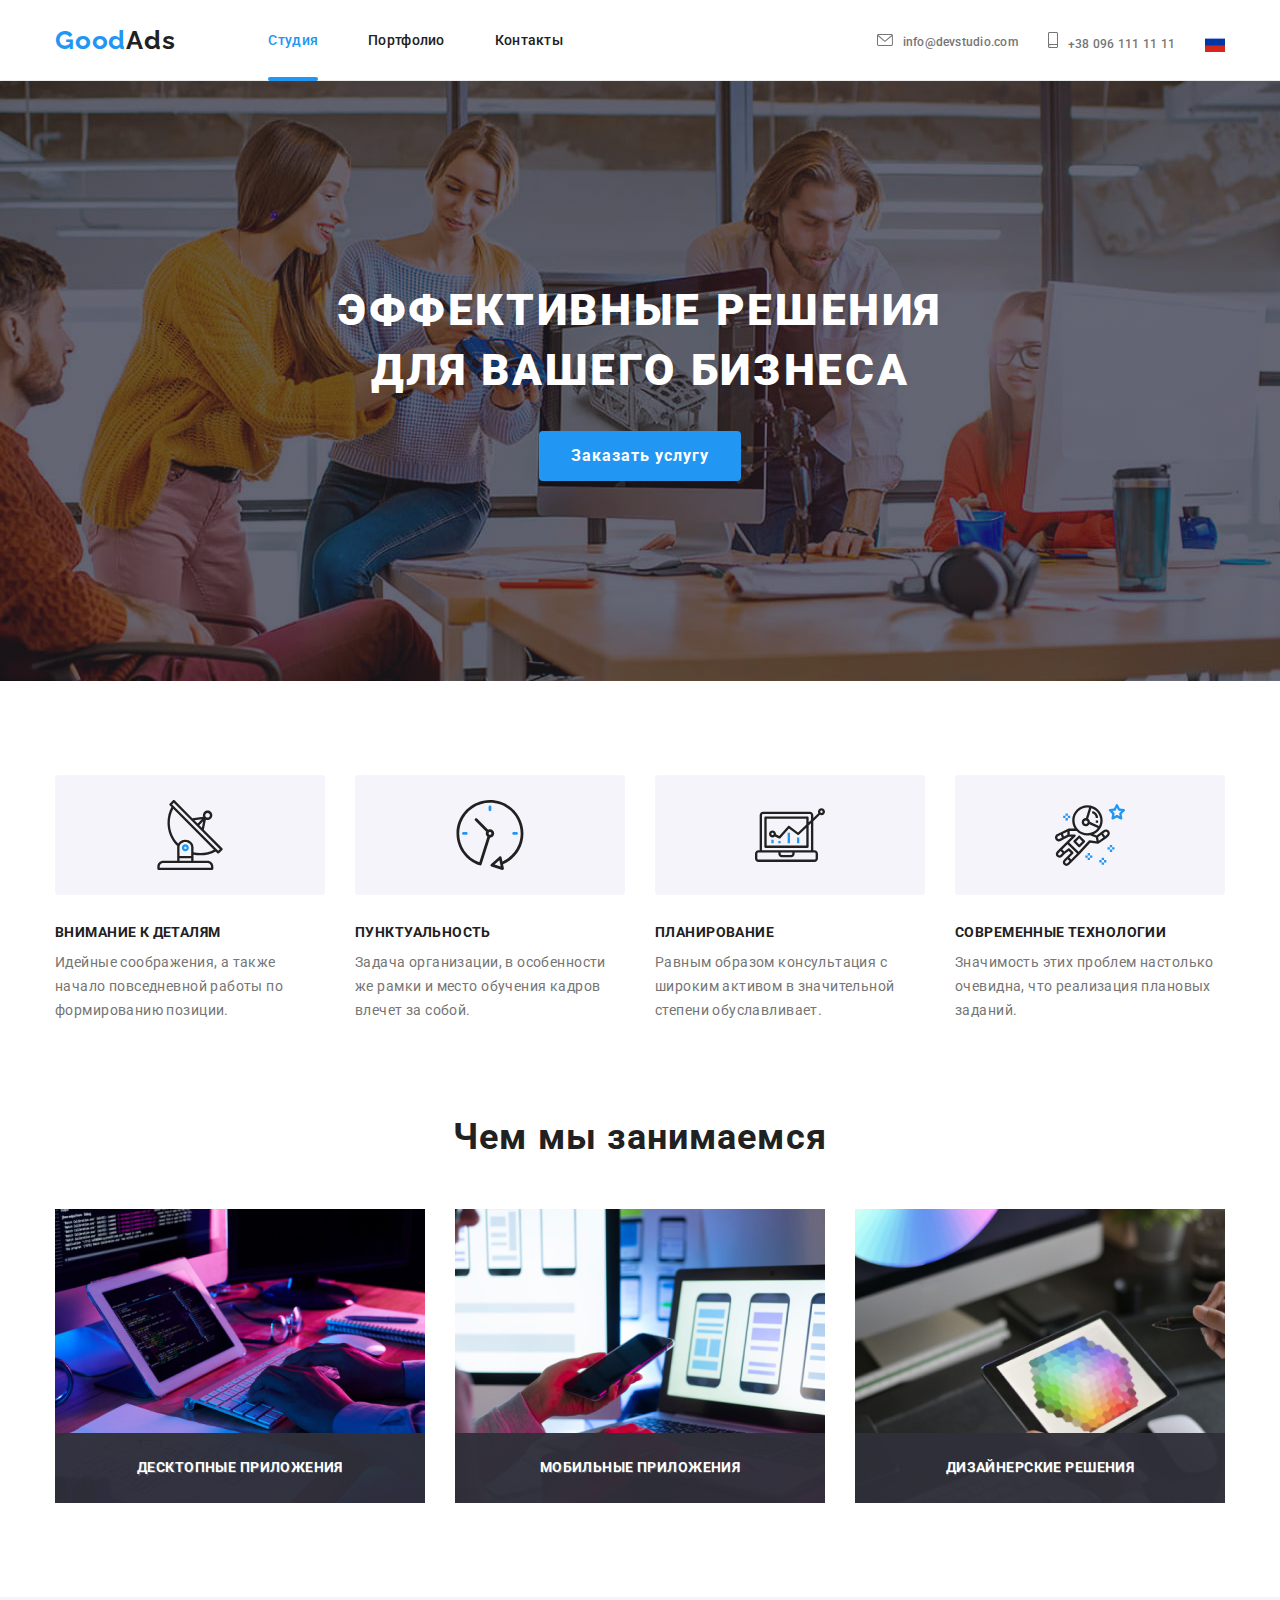
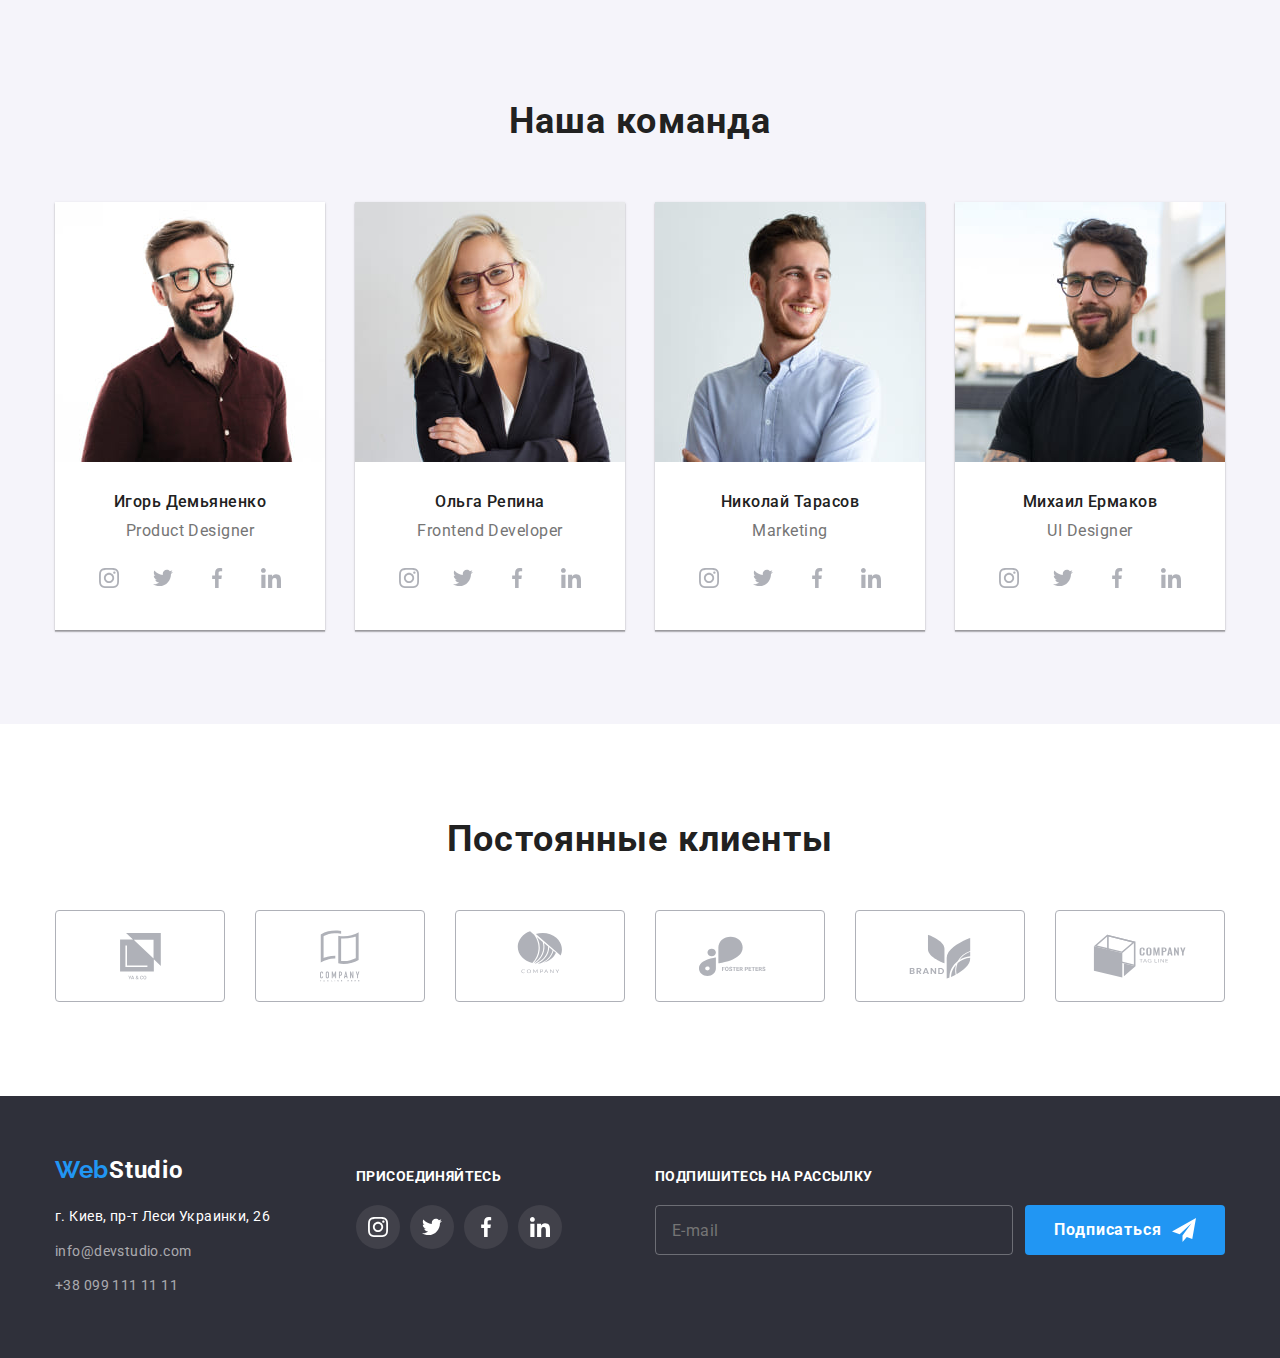
==== index.html @ 38b459fb "Update index.html" ====
<!DOCTYPE html>
<html lang="ru">
<head>
    <meta charset="UTF-8">
    <meta http-equiv="X-UA-Compatible" content="IE=edge">
    <meta name="viewport" content="width=device-width, initial-scale=1.0" />
    <title>WebStudio</title>
    <link rel="preconnect" href="https://fonts.googleapis.com">
    <link rel="preconnect" href="https://fonts.gstatic.com" crossorigin>
    <link href="https://fonts.googleapis.com/css2?family=Raleway:wght@700&family=Roboto:wght@400;500;700;900&display=swap"
      rel="stylesheet">
    <link rel="stylesheet" href="https://cdnjs.cloudflare.com/ajax/libs/modern-normalize/1.1.0/modern-normalize.min.css" />
    <link rel="stylesheet" href="./css/main.min.css">
</head>

<body class="body">
  <header class="header">
  <div class="container container-main"> 
    <nav class="header__nav container-main">
        <a class="header__logo" href="#">
          <span>Good</span>Ads
        </a>

    
        <ul class="sitenav">
          <li class="sitenav__item">
            <a href="./index.html" class="sitenav__linkcurrent active">Студия</a></li>
          <li class="sitenav__item">
            <a href="./portfolio.html" class="sitenav__link">Портфолио</a></li>
          <li class="sitenav__item">
            <a href="" class="sitenav__link">Контакты</a></li>
        </ul>
      
<button class="open-menu-btn" icon-menu_burger>
  <svg class="menu-icon">
  <use href="./images/svg/icons.svg#icon-menu_24px"></use>
  </svg>
  </button>
      </nav>

<ul class="contact">

  <li class="contact__item">
    <a class="contact__link" href="mailto:info@devstudio.com">
      <svg class="contact__mail" width="16" height="12">
        <use href="./images/svg/icons.svg#icon-envelope"></use>
      </svg>info@devstudio.com</a>
  </li>

  <li class="contact__item">
    <a class="contact__link" href="tel:+380961111111">
      <svg class="contact__phone" width="10" height="16">
        <use href="./images/svg/icons.svg#icon-smartphone"></use>
      </svg>+38 096 111 11 11</a>
  </li>
</ul>

<ul class="lang__list">
  <li>
    <a href="/index.html">
      <img src="./images/flag/ru.png" alt="ru flag" width="20px" height="20px">
    </a>
    <ul class="sub-lang__list">
      <li>
        <a href="/ua/index.html">
          <img src="./images/flag/ua.png" alt="ua flag" width="30px" height="20px">
        </a>
      </li>
      <li>
        <a href="/en/index.html">
          <img src="./images/flag/usa.png" alt="usa flag" width="30px" height="20px">
        </a>
      </li>
    </ul>
  </li>
</ul>





</div>
<div class="mob-menu">
  <button class="close-menu-btn">
    <svg class="menu-iconclose">
      <use href="./images/svg/icons.svg#icon-close_24px"></use>
    </svg>
  </button>

    <div class="mob-menu-top">
      <ul class="mobmenu">
        <li class="mobmenu__item">
          <a href="./index.html" class="mobmenu__link active">Студия</a>
        </li>
        <li class="mobmenu__item">
          <a href="./portfolio.html" class="mobmenu__link">Портфолио</a>
        </li>
        <li class="mobmenu__item">
          <a href="" class="mobmenu__link">Контакты</a>
        </li>
      </ul>
      </div>
    
      <div class="mob-menu-bottom">
      <ul class="contmobmenu">
        <li class="contmobmenu__item">
          <a class="phonemobmenu" href="tel:+380961111111">+38 096 111 11 11</a>
        </li>
        <li class="contmobmenu__item">
          <a class="mailmobmenu" href="mailto:info@devstudio.com">info@devstudio.com</a>
        </li>
      </ul>

      <ul class="socialmobmenu">
        <li class="socialmobmenu__item">
          <a href="#" class="socialmobmenu__link">Instagram</a>
        </li>
        <li class="socialmobmenu__item">
          <a href="#" class="socialmobmenu__link">Twitter</a>
        </li>
        <li class="socialmobmenu__item">
          <a href="#" class="socialmobmenu__link">Facebook</a>
        </li>
        <li class="socialmobmenu__item">
          <a href="#" class="socialmobmenu__link">LinkedIn</a>
        </li>
      </ul>
</div>

</div>
    
        </div>
    </header><!--/.Header-->

<main>
  <!--Hero-->
      <section class="hero">
        <h1 class="hero__title">Эффективные решения <br>для вашего бизнеса</h1>
        <button class="hero__button button " type="button" data-modal-open>Заказать услугу</button>
      </section><!--/.Hero-->

      
      <section class="section section-advantages">
        <div class="container">
        
        <ul class="advantages container-main">
          <li class="advantages__item">
            <div class="advantages__div">
                <svg class="advantages__icon">
                  <use href="./images/svg/icons.svg#icon-antenna"></use>
                </svg>
          </div>
            <h3 class="advantages__title">ВНИМАНИЕ К ДЕТАЛЯМ</h3>
            <p class="advantages__text">Идейные соображения, а также начало повседневной 
              работы по формированию позиции.</p> </li>


          <li class="advantages__item">
            <div class="advantages__div">
              <svg class="advantages__icon">
                <use href="./images/svg/icons.svg#icon-clock"></use>
              </svg>
            </div>
            <h3 class="advantages__title">ПУНКТУАЛЬНОСТЬ</h3>
            <p class="advantages__text">Задача организации, в особенности 
              же рамки и место обучения кадров влечет за собой.</p>
          </li>

          <li class="advantages__item">
            <div class="advantages__div">
              <svg class="advantages__icon">
                <use href="./images/svg/icons.svg#icon-diagram"></use>
              </svg>
            </div>
            <h3 class="advantages__title">ПЛАНИРОВАНИЕ</h3>
            <p class="advantages__text">Равным образом консультация с широким активом 
              в значительной степени обуславливает.</p>
          </li>

        <li class="advantages__item">
          <div class="advantages__div">
            <svg class="advantages__icon">
              <use href="./images/svg/icons.svg#icon-astronaut"></use>
            </svg>
          </div>
          <h3 class="advantages__title">СОВРЕМЕННЫЕ ТЕХНОЛОГИИ</h3>
          <p class="advantages__text">Значимость этих проблем 
            настолько очевидна, что реализация плановых заданий.</p>
        </li>
        </ul>
        </div>
        </section>
        

        
      <section class="whatwedo section">
      <div class="container"> 
    <h2 class="whatwedo__title">Чем мы занимаемся</h2>
      <ul class="whatwedo__list container-main">
              <li class="whatwedo__item">
              <img srcset="./images/1x2x/Whatwedo/box1-1x-d.jpg 1x,
                ./images/1x2x/Whatwedo/box1-2x-d.jpg 2x," src="./images/1x2x/Whatwedo/box1-1x-d.jpg"
    alt="Печатает на клавиатуре"/>
          <h3 class="whatwedo__blocktitle">ДЕСКТОПНЫЕ ПРИЛОЖЕНИЯ</h3>
          </li>
              <li class="whatwedo__item">
              <img srcset="./images/1x2x/Whatwedo/box2-1x-d.jpg 1x,
                ./images/1x2x/Whatwedo/box2-2x-d.jpg 2x," src="./images/1x2x/Whatwedo/box2-1x-d.jpg"
                alt="Телефон в руке"/>
          <h3 class="whatwedo__blocktitle">МОБИЛЬНЫЕ ПРИЛОЖЕНИЯ</h3>
          </li>
              <li class="whatwedo__item">
              <img srcset="./images/1x2x/Whatwedo/box3-1x-d.jpg 1x,
                ./images/1x2x/Whatwedo/box3-2x-d.jpg 2x," src="./images/1x2x/Whatwedo/box3-1x-d.jpg"
                alt="Планшет в руке"/>
          <h3 class="whatwedo__blocktitle">ДИЗАЙНЕРСКИЕ РЕШЕНИЯ</h3>
          </li>

            </ul> 
            </div>
        </section> 
  

    <!-- Наша команда-->
    <section class="comand section ">
    <div class="container">
        <h2 class="comand__title">Наша команда</h2>
          <ul class="comands container-main">

          <li class="comand__item">
            <picture>
            <source srcset="./images/1x2x/OurComand/Desktop/igor-1x-d.jpg 1x,
                        ./images/1x2x/OurComand/Desktop/igor-2x-d.jpg 2x" media="(min-width:1200px)">
            
                        <source srcset="./images/1x2x/OurComand/Tablet/igor1x-tab.jpg 1x,
                          ./images/1x2x/OurComand/Tablet/igor2x-tab.jpg 2x" media="(min-width:768px)">
            
                          <source srcset="./images/1x2x/OurComand/Mobile/igor1xmob.jpg 1x,
                            ./images/1x2x/OurComand/Mobile/igor2xmob.jpg 2x" media="(min-width:320px)">
                        <img src="./images/1x2x/OurComand/Desktop/igor-1x-d.jpg"
              alt="Игорь Демьяненко"/>
            </picture>
          
            <div class="professions">
            <h3 class="professions__name">Игорь Демьяненко</h3>
          <p class="professions__item">Product Designer</p>
          <ul class="sociallist">
            <li class="sociallist__item">
            <a href="" class="sociallist__link">
            <svg class="sociallist__icon" width="20" height="20">
              <use href="./images/svg/icons.svg#icon-instagram"></use>
            </svg>
            </a>
            </li>
            <li class="sociallist__item">
            <a href="" class="sociallist__link">
            <svg class="sociallist__icon" width="20" height="20">
              <use href="./images/svg/icons.svg#icon-twitter"></use>
            </svg>
            </a>
            </li>
            <li class="sociallist__item">
            <a href="" class="sociallist__link">
            <svg class="sociallist__icon" width="20" height="20">
              <use href="./images/svg/icons.svg#icon-facebook"></use>
            </svg>
            </a>
            </li>
            <li class="sociallist__item">
            <a href="" class="sociallist__link">
            <svg class="sociallist__icon" width="20" height="20">
              <use href="./images/svg/icons.svg#icon-linkedin"></use>
            </svg>
            </a>
            </li>
          </ul>
          </div>
        </li>

          
          <li class="comand__item">
            <picture>
              <source srcset="./images/1x2x/OurComand/Desktop/olga-1x-d.jpg 1x,
                                    ./images/1x2x/OurComand/Desktop/olga-2x-d.jpg 2x" media="(min-width:1200px)">
            
              <source srcset="./images/1x2x/OurComand/Tablet/olga1x-tab.jpg 1x,
                                      ./images/1x2x/OurComand/Tablet/olga2x-tab.jpg 2x" media="(min-width:768px)">
            
              <source srcset="./images/1x2x/OurComand/Mobile/olga1xmob.jpg 1x,
                                        ./images/1x2x/OurComand/Mobile/olga2xmob.jpg 2x" media="(min-width:320px)">
              <img src="./images/1x2x/OurComand/Desktop/olga-1x-d.jpg" alt="Ольга Демьяненко" />
            </picture>
            <div class="professions">
            <h3 class="professions__name">Ольга Репина</h3>
          <p class="professions__item">Frontend Developer</p>
          <ul class="sociallist">
            <li class="sociallist__item">
              <a href="" class="sociallist__link">
                <svg class="sociallist__icon" width="20" height="20">
                  <use href="./images/svg/icons.svg#icon-instagram"></use>
                </svg>
              </a>
            </li>
            <li class="sociallist__item">
              <a href="" class="sociallist__link">
                <svg class="sociallist__icon" width="20" height="20">
                  <use href="./images/svg/icons.svg#icon-twitter"></use>
                </svg>
              </a>
            </li>
            <li class="sociallist__item">
              <a href="" class="sociallist__link">
                <svg class="sociallist__icon" width="20" height="20">
                  <use href="./images/svg/icons.svg#icon-facebook"></use>
                </svg>
              </a>
            </li>
            <li class="sociallist__item">
              <a href="" class="sociallist__link">
                <svg class="sociallist__icon" width="20" height="20">
                  <use href="./images/svg/icons.svg#icon-linkedin"></use>
                </svg>
              </a>
            </li>
          </ul>
        </div>
        </li>

          <li class="comand__item">
            <picture>
              <source srcset="./images/1x2x/OurComand/Desktop/nikolay-1x-d.jpg 1x,
                                                ./images/1x2x/OurComand/Desktop/nikolay-2x-d.jpg 2x" media="(min-width:1200px)">
            
              <source srcset="./images/1x2x/OurComand/Tablet/nikolay1x-tab.jpg 1x,
                                                  ./images/1x2x/OurComand/Tablet/nikolay2x-tab.jpg 2x" media="(min-width:768px)">
            
              <source srcset="./images/1x2x/OurComand/Mobile/nik1xmob.jpg 1x,
                                                    ./images/1x2x/OurComand/Mobile/nik2xmob.jpg 2x" media="(min-width:320px)">
              <img src="./images/1x2x/OurComand/Desktop/nikolay-1x-d.jpg" alt="Николай Тарасов" />
            </picture>
          <div class="professions">
            <h3 class="professions__name">Николай Тарасов</h3>
          <p class="professions__item">Marketing</p>
          <ul class="sociallist">
            <li class="sociallist__item">
              <a href="" class="sociallist__link">
                <svg class="sociallist__icon" width="20" height="20">
                  <use href="./images/svg/icons.svg#icon-instagram"></use>
                </svg>
              </a>
            </li>
            <li class="sociallist__item">
              <a href="" class="sociallist__link">
                <svg class="sociallist__icon" width="20" height="20">
                  <use href="./images/svg/icons.svg#icon-twitter"></use>
                </svg>
              </a>
            </li>
            <li class="sociallist__item">
              <a href="" class="sociallist__link">
                <svg class="sociallist__icon" width="20" height="20">
                  <use href="./images/svg/icons.svg#icon-facebook"></use>
                </svg>
              </a>
            </li>
            <li class="sociallist__item">
              <a href="" class="sociallist__link">
                <svg class="sociallist__icon" width="20" height="20">
                  <use href="./images/svg/icons.svg#icon-linkedin"></use>
                </svg>
              </a>
            </li>
          </ul>
        </div>
        </li>

          <li class="comand__item">
            <picture>
              <source srcset="./images/1x2x/OurComand/Desktop/mixail-1x-d.jpg 1x,
                                ./images/1x2x/OurComand/Desktop/mixail-2x-d.jpg 2x" media="(min-width:1200px)">
            
              <source srcset="./images/1x2x/OurComand/Tablet/mixail1x-tab.jpg 1x,
                                ./images/1x2x/OurComand/Tablet/mixail2x-tab.jpg 2x" media="(min-width:768px)">
            
              <source srcset="./images/1x2x/OurComand/Mobile/mix1xmob.jpg 1x,
                                ./images/1x2x/OurComand/Mobile/mix2xmob.jpg 2x" media="(min-width:320px)">
              <img src="./images/1x2x/OurComand/Desktop/mixail-1x-d.jpg" alt="Михаил Ермаков" />
            </picture>
          <div class="professions">
            <h3 class="professions__name">Михаил Ермаков</h3>
          <p class="professions__item">UI Designer</p>
          <ul class="sociallist">
            <li class="sociallist__item">
              <a href="" class="sociallist__link">
                <svg class="sociallist__icon" width="20" height="20">
                  <use href="./images/svg/icons.svg#icon-instagram"></use>
                </svg>
              </a>
            </li>
            <li class="sociallist__item">
              <a href="" class="sociallist__link">
                <svg class="sociallist__icon" width="20" height="20">
                  <use href="./images/svg/icons.svg#icon-twitter"></use>
                </svg>
              </a>
            </li>
            <li class="sociallist__item">
              <a href="" class="sociallist__link">
                <svg class="sociallist__icon" width="20" height="20">
                  <use href="./images/svg/icons.svg#icon-facebook"></use>
                </svg>
              </a>
            </li>
            <li class="sociallist__item">
              <a href="" class="sociallist__link">
                <svg class="sociallist__icon" width="20" height="20">
                  <use href="./images/svg/icons.svg#icon-linkedin"></use>
                </svg>
              </a>
            </li>
          </ul>
          </div>
        </li>
      </ul>
      </div>
      </section> 
      
</main>
      <!-- /Наша команда-->
      
      <!-- Постоянные клиенты-->
  
      <section class="clients">
        <div class="container">
    <h2 class="сlients__title">Постоянные клиенты</h2>
    <ul class="clients__list">
      
      <li class="clients__item">
        <a href="" class="clients__link">
          <svg class="clients__icon" width="41" height="46.7">
            <use href="./images/svg/icons.svg#icon-group1"></use>
          </svg>
        </a>
        </li>

        <li class="clients__item">
          <a href="" class="clients__link">
            <svg class="clients__icon" width="40" height="52">
              <use href="./images/svg/icons.svg#icon-group2"></use>
            </svg>
          </a>
        </li>

        <li class="clients__item">
          <a href="" class="clients__link">
            <svg class="clients__icon" width="54" height="64">
              <use href="./images/svg/icons.svg#icon-group3"></use>
            </svg>
          </a>
        </li>

        <li class="clients__item">
          <a href="" class="clients__link">
            <svg class="clients__icon" width="84.44" height="40.62">
              <use href="./images/svg/icons.svg#icon-group4"></use>
            </svg>
          </a>
        </li>

        <li class="clients__item">
          <a href="" class="clients__link">
            <svg class="clients__icon" width="62.54" height="45.43">
              <use href="./images/svg/icons.svg#icon-group5"></use>
            </svg>
          </a>
        </li>

        <li class="clients__item">
          <a href="" class="clients__link">
            <svg class="clients__icon" width="93.79" height="43.93">
              <use href="./images/svg/icons.svg#icon-group6"></use>
            </svg>
          </a>
        </li></ul>  
      </div>
  </section>


<!-- /Наша команда-->

  <!--Footer-->

<footer class="footer">

  <div class="container">

      <div class="footeradress"> 
          <a class="footeradress__logo" href="#">
            <span>Web</span>Studio
          </a>
          <address class="adress">
            <ul class="adresslist">
              <li class="adresslist__item">
                <a class="adresslist__title" href="#">г. Киев, пр-т Леси Украинки, 26</a></li>
              <li class="adresslist__item">
                <a class="adresslist-post" href="mailto:info@devstudio.com">info@devstudio.com</a></li>
              <li class="adresslist__item">
                <a class="adresslist-tel" href="tel:+380991111111">+38 099 111 11 11</a></li>
              </ul>  
          </address>
            </div>

        <div class="footersocial">
          <h3 class="footersocial__title">ПРИСОЕДИНЯЙТЕСЬ</h3>
          <ul class="footersocial__list">
            <li class="footersocial__item">
              <a href="" class="footersocial__link">
                <svg class="footersocial__icon" width="20" height="20">
                  <use href="./images/svg/icons.svg#icon-instagram"></use>
                </svg>
              </a>
            </li>
        
            <li class="footersocial__item">
              <a href="" class="footersocial__link">
                <svg class="footersocial__icon" width="20" height="20">
                  <use href="./images/svg/icons.svg#icon-twitter"></use>
                </svg>
              </a>
            </li>
        
            <li class="footersocial__item">
              <a href="" class="footersocial__link">
                <svg class="footersocial__icon" width="20" height="20">
                  <use href="./images/svg/icons.svg#icon-facebook"></use>
                </svg>
              </a>
            </li>
        
            <li class="footersocial__item">
              <a href="" class="footersocial__link">
                <svg class="footersocial__icon" width="20" height="20">
                  <use href="./images/svg/icons.svg#icon-linkedin"></use>
                </svg>
              </a>
            </li>
        </ul>
    </div> 
  
    <!--/container-->

    <div class="footerform">
      <form class="footerform__class">
        <h3 class="footerform__title">ПОДПИШИТЕСЬ НА РАССЫЛКУ</h3>
        <input type="email" class="input-email" name="mail" id="mailfooter" placeholder="E-mail"/>

        <button type="submit" class="formfooter buttonform ">
          Подписаться
          <svg class="formfooter__icon" width="24" height="24">
            <use href="./images/svg/icons.svg#icon-icon-send-1"></use>
          </svg>
        </button>
      </form>
        </div>
        </div>
      </footer>

<div class="backdrop is-hidden" data-modal>
  <div class="modal">
    <button type="button" class="modal__close" data-modal-close>
      <svg class="modal__icon" width="18" height="18">
        <use href="./images/svg/icons.svg#icon-close-black-18dp-2-1-1"></use>
      </svg>
    </button>
    <div class="modalform">
  <h3 class="modalform__title">Оставьте свои данные, мы вам перезвоним</h3>
  <form action="#" class="form">
    <div class="form-field">
      <label for="name" class="form-label">Имя</label>
      <div class="svgwrap">
          <input 
          type="text" 
          class="form-input" 
          name="name" 
          id="name" 
          />
      <svg class="input-icon" width="18" height="18">
      <use href="./images/svg/icons.svg#icon-person-black-18dp"></use>
      </svg>
        </div>
      </div>

      <div class="form-field">
        <label for="phone" class="form-label">Телефон</label>
        <div class="input-svg-wrap">
          <input type="text" class="form-input" name="phone" id="phone" />
          <svg class="input-icon" width="18" height="18">
            <use href="./images/svg/icons.svg#icon-phone-black-18dp"></use>
          </svg>
        </div>
      </div>

        <div class="form-field">
          <label for="mail" class="form-label">Почта</label>
          <div class="input-svg-wrap">
            <input type="text" class="form-input" name="mail" id="mail" />
            <svg class="input-icon" width="18" height="18">
              <use href="./images/svg/icons.svg#icon-email-black-18dp"></use>
            </svg>
          </div>
        </div>

      <div class="form-field">
        <label for="comment" class="form-label">Комментарий</label>
        <textarea
        name="comment" 
        class="coment"
        id="comment" 
        placeholder="Введите текст"
        maxlength="10"
        ></textarea>
      </div>

      <div class="agreementsubmit">
        <div class="agreementfield">
          <input 
          type="checkbox" 
          name="policy" 
          id="modal-check" 
          class="modal-check is-hidden">  
          <label for="modal-check" class="modalchecktext">
          Соглашаюсь с рассылкой и принимаю 
          <span class="modalchecktext__span">
            <a href="#" class="modalchecktext__link">Условия договора</a>
            </span>
          </label> 
        </div>
        <button type="submit" class="modalchecktext__button">Отправить
      </button>
      </div>
    </form>
  </div>
</div>
</div>

<script src="./js/modal.js"></script>
<script src="./js/menu.js"></script>


  </body>
</html>
---- css/main.min.css ----
:root{--main-text-color: #757575;--second-text-color: #212121;--accent-text-color: #2196f3;--background-color: #2f303a;--text-color: #ffffff;--background-text-color: #0f5996;--section-color: #f5f4fa;--border-bottom: #ececec;--border-portfolio-cards: #eeeeee}body{background-color:var(--text-color);font-family:Roboto, -apple-system, BlinkMacSystemFont, avenir next, avenir, segoe ui, helvetica neue, helvetica, Ubuntu, roboto, noto, arial, sans-serif;color:var(--main-text-color)}p,h1,h2,h3,h4,h5,h6{margin:0}ul{margin:0;padding:0}html{-webkit-box-sizing:border-box;box-sizing:border-box}*,*::before,*::after{-webkit-box-sizing:inherit;box-sizing:inherit}ul{list-style:none}.section{padding-top:60px;padding-bottom:60px}@media screen and (min-width: 1200px){.section{padding-top:94px;padding-bottom:94px}}picture,picture img{display:block;width:100%;height:auto}.container{margin-left:auto;margin-right:auto;padding-left:15px;padding-right:15px;width:100%;max-width:1200px}@media screen and (min-width: 480px){.container{width:480px}}@media screen and (min-width: 768px){.container{width:768px}}@media screen and (min-width: 1200px){.container{width:1200px}}@media screen and (min-width: 768px){.container-footer{display:-webkit-box;display:-ms-flexbox;display:flex}}.container-main{position:relative}@media screen and (min-width: 768px){.container-main{display:-webkit-box;display:-ms-flexbox;display:flex}}.header__logo{display:block;margin-top:16px;margin-bottom:16px;font-family:raleway;font-weight:700;font-size:24px;line-height:1.17;color:var(--second-text-color);text-decoration:none;letter-spacing:0.03em;-webkit-transition:color 250ms linear;transition:color 250ms linear;-webkit-transition-timing-function:cubic-bezier(0.4, 0, 0.2, 1);transition-timing-function:cubic-bezier(0.4, 0, 0.2, 1)}@media screen and (min-width: 768px){.header__logo{margin-top:26px;margin-bottom:26px}}@media screen and (min-width: 1200px){.header__logo{font-size:26px;margin-top:25px;margin-bottom:25px}}.header__logo span{color:var(--accent-text-color)}.header__logo span:hover{color:var(--accent-text-color)}.footeradress__logo{font-weight:700;font-size:24px;line-height:1.17;letter-spacing:0.03em;color:var(--text-color);text-decoration:none;cursor:default;-webkit-transition:color 250ms linear;transition:color 250ms linear;-webkit-transition-timing-function:cubic-bezier(0.4, 0, 0.2, 1);transition-timing-function:cubic-bezier(0.4, 0, 0.2, 1)}@media screen and (width: 768px){.footeradress__logo{font-size:26px;line-height:1.19}}.footeradress__logo:hover{color:var(--accent-text-color)}.footeradress__logo span{font-family:Raleway;font-weight:700;font-size:24px;line-height:1.17;letter-spacing:0.03em;color:var(--accent-text-color)}@media screen and (width: 768px){.footeradress__logo span{font-size:26px;line-height:1.19}}.backdrop{overflow-y:auto;width:100vw;height:100vh;background-color:rgba(23,26,36,0.2);position:fixed;top:0;left:0;-webkit-transition:opacity 250ms, visibility 250ms;transition:opacity 250ms, visibility 250ms;-webkit-transition-timing-function:cubic-bezier(0.4, 0, 0.2, 1);transition-timing-function:cubic-bezier(0.4, 0, 0.2, 1)}.modal{width:calc(100% - 30px);max-width:450px;min-height:581px;background-color:var(--text-color);border-radius:5px;position:fixed;top:50%;left:50%;-webkit-transform:scale(1) rotate(0) translate(-50%, -50%);transform:scale(1) rotate(0) translate(-50%, -50%);-webkit-transition:-webkit-transform 250ms;transition:-webkit-transform 250ms;transition:transform 250ms;transition:transform 250ms, -webkit-transform 250ms;-webkit-transition-timing-function:cubic-bezier(0.4, 0, 0.2, 1);transition-timing-function:cubic-bezier(0.4, 0, 0.2, 1)}.backdrop.is-hidden .modal{-webkit-transform:scale(1.5) rotate(270deg);transform:scale(1.5) rotate(270deg)}@media screen and (min-width: 1200px){.modal{max-width:528px}}.modal__close{position:absolute;top:10px;right:10px;width:30px;height:30px;background-color:transparent;border-radius:50%;border:1px solid rgba(0,0,0,0.1);display:-webkit-box;display:-ms-flexbox;display:flex;-webkit-box-align:center;-ms-flex-align:center;align-items:center;-webkit-box-pack:center;-ms-flex-pack:center;justify-content:center;cursor:pointer;-webkit-transition:border-color 250ms;transition:border-color 250ms;-webkit-transition-timing-function:cubic-bezier(0.4, 0, 0.2, 1);transition-timing-function:cubic-bezier(0.4, 0, 0.2, 1)}.modal__close:focus .modal__icon,.modal__close:hover .modal__icon{fill:#2196f3}.modal__icon{-webkit-transition:fill 250ms linear;transition:fill 250ms linear;-webkit-transition-timing-function:cubic-bezier(0.4, 0, 0.2, 1);transition-timing-function:cubic-bezier(0.4, 0, 0.2, 1)}.is-hidden{visibility:hidden;opacity:0;pointer-events:none;position:absolute}.modalform{padding-top:40px;padding-left:40px;padding-right:30px}@media screen and (min-width: 768px){.modalform{padding-top:46px;padding-left:41px;padding-right:39px}}.modalform__title{padding-bottom:12px;font-weight:bold;font-size:20px;line-height:1.5;letter-spacing:0.03em;color:var(--second-text-color);text-align:center}.form-input{border:1px solid rgba(33,33,33,0.2);padding-left:42px;border-radius:4px;outline:none;width:100%;height:40px;-webkit-transition:border-color 250ms linear;transition:border-color 250ms linear;-webkit-transition-timing-function:cubic-bezier(0.4, 0, 0.2, 1);transition-timing-function:cubic-bezier(0.4, 0, 0.2, 1)}.form-input:focus{border-color:var(--accent-text-color);fill:var(--accent-text-color)}.coment{border:1px solid rgba(33,33,33,0.2);padding-top:0;padding:12px 16px;border-radius:4px;outline:none;width:100%;height:120px;resize:none}.coment:focus{border-color:var(--accent-text-color)}textarea::-webkit-input-placeholder{font-size:14px;letter-spacing:0.01em;color:rgba(117,117,117,0.5)}textarea:-ms-input-placeholder{font-size:14px;letter-spacing:0.01em;color:rgba(117,117,117,0.5)}textarea::-ms-input-placeholder{font-size:14px;letter-spacing:0.01em;color:rgba(117,117,117,0.5)}textarea::placeholder{font-size:14px;letter-spacing:0.01em;color:rgba(117,117,117,0.5)}.form-label{position:absolute;padding-bottom:10px;bottom:100%;left:0px;font-weight:400;font-size:12px;line-height:1.2px;letter-spacing:0.01em;color:var(--main-text-color)}.form-input:focus+.form-label{color:royalblue}.form-field{margin-top:30px;position:relative;-webkit-transition:color 250ms linear;transition:color 250ms linear;-webkit-transition-timing-function:cubic-bezier(0.4, 0, 0.2, 1);transition-timing-function:cubic-bezier(0.4, 0, 0.2, 1)}.form-field:focus{fill:var(--accent-text-color)}.input-icon{position:absolute;margin-left:12px;top:50%;-webkit-transform:translateY(-50%);transform:translateY(-50%);left:5px}.svgwrap{position:relative}.agreementfield{padding-left:auto;padding-right:auto}.modalchecktext{display:block;margin-top:8px;margin-bottom:30px;text-align:center;font-size:12px;letter-spacing:0.03em;color:var(--main-text-color)}@media screen and (min-width: 1200px){.modalchecktext{font-size:14px}}.modalchecktext::before{content:"";width:16px;height:15px;border:solid 2px #000000;margin-right:5px;display:inline-block;border-radius:2px}.modal-check:checked+.modalchecktext::before{background-image:url(../images/check-box/check.svg);background-position:center;background-size:cover;background-repeat:no-repeat;border:none}.modal-check:checked+.modalchecktext::before{background-image:url(../images/check-box/check.svg);background-position:center;background-size:cover;background-repeat:no-repeat;border:none}.modalchecktext__span{text-decoration-skip-ink:none;padding-left:4px}.modalchecktext__link{text-decoration-skip-ink:none;color:var(--accent-text-color)}.checkbox-icon{margin-right:8px;display:inline-block;width:16px;height:15px}.modalchecktext__button{display:block;margin-left:auto;margin-right:auto;margin-bottom:40px;border:none;border-radius:4px;width:200px;height:50px;background-color:var(--accent-text-color);font-family:Roboto;font-weight:bold;font-size:16px;line-height:1.9;text-align:center;letter-spacing:0.06em;color:var(--text-color);cursor:pointer;-webkit-transition:color 250ms linear, background-color 250ms linear;transition:color 250ms linear, background-color 250ms linear;-webkit-transition-timing-function:cubic-bezier(0.4, 0, 0.2, 1);transition-timing-function:cubic-bezier(0.4, 0, 0.2, 1)}.modalchecktext__button:hover,.modalchecktext__button:focus{background:var(--background-text-color);-webkit-box-shadow:0px 3px 1px rgba(0,0,0,0.1),0px 1px 2px rgba(0,0,0,0.08),0px 2px 2px rgba(0,0,0,0.12);box-shadow:0px 3px 1px rgba(0,0,0,0.1),0px 1px 2px rgba(0,0,0,0.08),0px 2px 2px rgba(0,0,0,0.12)}.button{display:-webkit-box;display:-ms-flexbox;display:flex;margin-bottom:50px;margin-left:auto;margin-right:auto;-webkit-box-pack:center;-ms-flex-pack:center;justify-content:center}.portfolio{padding-top:45px}@media screen and (min-width: 768px){.portfolio{padding-top:60px;padding-bottom:60px}}@media screen and (min-width: 1200px){.portfolio{padding-top:94px;padding-bottom:94px}}.portfoliobutton{-ms-flex-wrap:wrap;flex-wrap:wrap;-webkit-box-pack:left;-ms-flex-pack:left;justify-content:left;margin-bottom:40px}@media screen and (min-width: 768px){.portfoliobutton{-ms-flex-wrap:nowrap;flex-wrap:nowrap;-webkit-box-pack:center;-ms-flex-pack:center;justify-content:center;margin-bottom:30px}}@media screen and (min-width: 1200px){.portfoliobutton{margin-bottom:20px}}.portfoliobutton__item{padding-top:15px}@media screen and (min-width: 768px){.portfoliobutton__item{padding-top:0}}.portfoliobutton__item+.portfoliobutton__item{padding-left:8px}.portfoliobutton__item:nth-child(3n+4){padding-left:0}@media screen and (min-width: 768px){.portfoliobutton__item:nth-child(3n+4){padding-left:8px}}.portfoliobutton__button{border:none;border-radius:4px;padding-left:22px;padding-right:22px;padding-top:6px;padding-bottom:6px;cursor:pointer;background-color:var(--section-color);font-family:Roboto;font-weight:500;font-size:16px;line-height:1.6;text-align:center;letter-spacing:0.03em;color:var(--second-text-color);-webkit-transition:color 250ms linear, background-color 250ms linear;transition:color 250ms linear, background-color 250ms linear;-webkit-transition-timing-function:cubic-bezier(0.4, 0, 0.2, 1);transition-timing-function:cubic-bezier(0.4, 0, 0.2, 1)}.portfoliobutton__button:hover,.portfoliobutton__buttonfocus{background:var(--accent-text-color);color:var(--text-color);-webkit-box-shadow:0px 3px 1px rgba(0,0,0,0.1),0px 1px 2px rgba(0,0,0,0.08),0px 2px 2px rgba(0,0,0,0.12);box-shadow:0px 3px 1px rgba(0,0,0,0.1),0px 1px 2px rgba(0,0,0,0.08),0px 2px 2px rgba(0,0,0,0.12)}.adresslist__title{display:block;margin-bottom:9px;font-weight:400;font-size:14px;line-height:1.8;letter-spacing:0.03em;color:var(--text-color);text-decoration:none;cursor:default;-webkit-transition:color 250ms linear;transition:color 250ms linear;-webkit-transition-timing-function:cubic-bezier(0.4, 0, 0.2, 1);transition-timing-function:cubic-bezier(0.4, 0, 0.2, 1)}.adresslist__title:hover,.adresslist__title:focus{color:var(--accent-text-color)}.adresslist-post{display:block;margin-bottom:9px;font-weight:400;font-size:14px;line-height:1.8;letter-spacing:0.03em;color:rgba(255,255,255,0.6);text-decoration:none;cursor:default;-webkit-transition:color 250ms linear;transition:color 250ms linear;-webkit-transition-timing-function:cubic-bezier(0.4, 0, 0.2, 1);transition-timing-function:cubic-bezier(0.4, 0, 0.2, 1)}.adresslist-post:hover{color:var(--accent-text-color);text-decoration:none;opacity:0.6}.adresslist-tel{display:block;margin-bottom:0;font-weight:400;font-size:14px;line-height:1.8;letter-spacing:0.03em;color:rgba(255,255,255,0.6);text-decoration:none;cursor:default;-webkit-transition:color 250ms linear;transition:color 250ms linear;-webkit-transition-timing-function:cubic-bezier(0.4, 0, 0.2, 1);transition-timing-function:cubic-bezier(0.4, 0, 0.2, 1)}.adresslist-tel:hover,.adresslist-tel:focus{color:var(--accent-text-color)}.header{border-bottom:1px solid var(--border-bottom)}.header__nav{display:-webkit-box;display:-ms-flexbox;display:flex;-webkit-box-align:center;-ms-flex-align:center;align-items:center;-webkit-box-pack:justify;-ms-flex-pack:justify;justify-content:space-between}@media screen and (min-width: 768px){.header__nav{display:-webkit-box;display:-ms-flexbox;display:flex;-webkit-box-pack:left;-ms-flex-pack:left;justify-content:left;-webkit-box-align:start;-ms-flex-align:start;align-items:flex-start}}.sitenav{display:none;margin-left:93px;font-weight:500;font-size:14px;letter-spacing:0.02em;text-decoration:none}@media screen and (min-width: 768px){.sitenav{display:-webkit-box;display:-ms-flexbox;display:flex}.sitenav .sitenav__item{margin-top:32px}.sitenav .sitenav__link{color:var(--second-text-color);text-decoration:none;-webkit-transition:color 250ms linear;transition:color 250ms linear;-webkit-transition-timing-function:cubic-bezier(0.4, 0, 0.2, 1);transition-timing-function:cubic-bezier(0.4, 0, 0.2, 1)}.sitenav .sitenav__item+.sitenav__item{margin-left:50px}}.sitenav .active::after{content:"";width:100%;height:4px;background-color:var(--accent-text-color);border-radius:2px;position:absolute;left:0;bottom:-33px;pointer-events:none}.sitenav .sitenav__linkcurrent{color:var(--accent-text-color);display:block;text-decoration:none;position:relative}.sitenav .sitenav .sitenav .sitenav__linkcurrent{color:var(--accent-text-color)}.sitenav .sitenav__link{display:block;text-decoration:none}.sitenav .sitenav .sitenav__link:hover,.sitenav .sitenav .sitenav__link:focus{color:var(--accent-text-color)}.open-menu-btn{background:none;border-color:transparent;border:none;padding:0;margin-right:8px;margin-left:auto}@media screen and (min-width: 768px){.open-menu-btn{display:none}}.close-menu-btn{background:none;border-color:transparent;margin-left:auto}@media screen and (min-width: 768px){.close-menu-btn{display:none}}.menu-icon{width:24px;height:16px}.menu-iconclose{width:18px;height:18px}.close-menu-btn{margin-top:0;padding-right:10px;padding-left:10px;padding:0 10px;background:none;border:none;display:block;margin-left:auto;-webkit-transition:color 250ms linear, border-color 250ms;transition:color 250ms linear, border-color 250ms;-webkit-transition-timing-function:cubic-bezier(0.4, 0, 0.2, 1);transition-timing-function:cubic-bezier(0.4, 0, 0.2, 1)}.close-menu-btn:hover,.close-menu-btn:focus{fill:var(--accent-text-color)}.mob-menu{display:none;position:fixed;text-align:left;top:0;left:0;width:100vw;height:100vh;z-index:999;padding-top:21px;padding-bottom:48px;padding-left:40px;padding-right:15px;background-color:#ffffff}@media screen and (min-width: 768px){.mob-menu{display:none;position:static;background-color:initial;top:auto;width:auto;height:auto;z-index:5}}.mob-menu.is-open{display:-webkit-box;display:-ms-flexbox;display:flex;-webkit-box-orient:vertical;-webkit-box-direction:normal;-ms-flex-direction:column;flex-direction:column}.mobmenu__item{padding-bottom:32px}.mob-menu-top{margin-top:0}.mob-menu-bottom{margin-top:auto}.mobmenu__link{font-size:40px;font-weight:500;color:#000000;text-decoration:none;line-height:1, 2;letter-spacing:0.02em}.mobmenu__link:active{color:var(--accent-text-color)}.menu{display:-webkit-box;display:-ms-flexbox;display:flex;-webkit-box-orient:vertical;-webkit-box-direction:normal;-ms-flex-direction:column;flex-direction:column;-webkit-box-pack:justify;-ms-flex-pack:justify;justify-content:space-between;height:100%;padding-left:0;padding-right:0;padding-top:0}.contmobmenu__item{margin-top:32px}.socialmobmenu{display:-webkit-box;display:-ms-flexbox;display:flex;-ms-flex-wrap:wrap;flex-wrap:wrap;margin-top:64px}.socialmobmenu__link{font-size:18px;font-weight:500;line-height:1.22;letter-spacing:0.02em;color:var(--accent-text-color);padding-right:10px;padding-left:10px;-webkit-transition:color 250ms cubic-bezier(0.4, 0, 0.2, 1);transition:color 250ms cubic-bezier(0.4, 0, 0.2, 1);text-decoration:none}.socialmobmenu__item{border-right:solid #757575 1px}.socialmobmenu__item:first-child .socialmobmenu__link{padding-left:0}.socialmobmenu__item:last-child{border-right:none}.phonemobmenu{font-size:34px;font-weight:500;line-height:1.18;letter-spacing:0.02em;padding-left:0;margin-bottom:32px;color:#757575;text-decoration:none;-webkit-transition:color 250ms linear, border-color 250ms;transition:color 250ms linear, border-color 250ms;-webkit-transition-timing-function:cubic-bezier(0.4, 0, 0.2, 1);transition-timing-function:cubic-bezier(0.4, 0, 0.2, 1)}.phonemobmenu:hover,.phonemobmenu:focus{color:var(--accent-text-color)}.mailmobmenu{font-size:24px;font-weight:500;line-height:1.17;letter-spacing:0.02em;text-decoration:none;color:#757575;-webkit-transition:color 250ms linear, border-color 250ms;transition:color 250ms linear, border-color 250ms;-webkit-transition-timing-function:cubic-bezier(0.4, 0, 0.2, 1);transition-timing-function:cubic-bezier(0.4, 0, 0.2, 1)}.mailmobmenu:hover,.mailmobmenu:focus{color:var(--accent-text-color)}.contact{display:none;margin-top:32px;margin-left:305px}@media screen and (min-width: 768px){.contact{margin-top:11px;margin-left:auto;display:-webkit-box;display:-ms-flexbox;display:flex;-webkit-box-orient:vertical;-webkit-box-direction:normal;-ms-flex-direction:column;flex-direction:column}}@media screen and (min-width: 1200px){.contact{margin-top:32px;-webkit-box-orient:horizontal;-webkit-box-direction:normal;-ms-flex-direction:row;flex-direction:row}}.contact__item{margin-top:0}@media screen and (min-width: 768px){.contact__item{margin-top:10px}}@media screen and (min-width: 1200px){.contact__item{margin-top:0}}.contact__item+.contact__item{margin-left:0}@media screen and (min-width: 1200px){.contact__item+.contact__item{margin-left:30px}}.contact__mail{margin-right:8px;width:14px;height:10px}@media screen and (min-width: 1200px){.contact__mail{margin-right:10px;width:16px;height:12px}}.contact__phone{margin-right:8px;width:10px;height:14px}@media screen and (min-width: 768px){.contact__phone{margin-right:10px;width:10px;height:16px}}@media screen and (min-width: 1200px){.contact__phone{margin-right:10px;width:10px;height:16px}}.contact__link{margin-right:0;font-weight:500;font-size:12px;line-height:1.17;color:var(--main-text-color-text-color);fill:#757575;letter-spacing:0.02em;text-decoration:none;-webkit-transition:color 250ms linear;transition:color 250ms linear;-webkit-transition-timing-function:cubic-bezier(0.4, 0, 0.2, 1);transition-timing-function:cubic-bezier(0.4, 0, 0.2, 1)}.contact__link:hover,.contact__link:focus{fill:var(--accent-text-color);color:var(--accent-text-color)}.lang__list{margin-top:32px;margin-left:30px}.lang__list>li:hover .sub-lang__list{display:block;background-color:gray}.sub-lang__list{right:7px;text-align:center;display:none;position:absolute;width:32px;padding-bottom:0}.hero{text-align:center;padding:118px 0;margin-left:auto;margin-right:auto;max-width:1600px;background-color:#c4c4c4;background-image:-webkit-gradient(linear, left top, left bottom, from(rgba(47,48,58,0.4)), to(rgba(47,48,58,0.4))),url(../images/bg/Header-1x-m.jpg);background-image:linear-gradient(rgba(47,48,58,0.4), rgba(47,48,58,0.4)),url(../images/bg/Header-1x-m.jpg);background-repeat:no-repeat;background-position:center;background-size:cover}@media not all, screen and (-webkit-min-device-pixel-ratio: 2) and (-webkit-min-device-pixel-ratio: 2) and (-webkit-min-device-pixel-ratio: 2), screen and (min-resolution: 192dpi) and (min-resolution: 2dppx) and (-webkit-min-device-pixel-ratio: 2){.hero{background-image:-webkit-gradient(linear, left top, left bottom, from(rgba(47,48,58,0.4)), to(rgba(47,48,58,0.4))),url(../images/bg/Header-2x-m.jpg);background-image:linear-gradient(rgba(47,48,58,0.4), rgba(47,48,58,0.4)),url(../images/bg/Header-2x-m.jpg)}}@media not all, screen and (min-width: 768px){.hero{background-image:-webkit-gradient(linear, left top, left bottom, from(rgba(47,48,58,0.4)), to(rgba(47,48,58,0.4))),url(../images/bg/Header-1x-t.jpg);background-image:linear-gradient(rgba(47,48,58,0.4), rgba(47,48,58,0.4)),url(../images/bg/Header-1x-t.jpg)}}@media not all, screen and (min-width: 768px) and (-webkit-min-device-pixel-ratio: 2) and (-webkit-min-device-pixel-ratio: 2) and (-webkit-min-device-pixel-ratio: 2), screen and (min-width: 768px) and (min-resolution: 192dpi) and (min-resolution: 2dppx) and (-webkit-min-device-pixel-ratio: 2){.hero{background-image:-webkit-gradient(linear, left top, left bottom, from(rgba(47,48,58,0.4)), to(rgba(47,48,58,0.4))),url(../images/bg/Header-2x-t.jpg);background-image:linear-gradient(rgba(47,48,58,0.4), rgba(47,48,58,0.4)),url(../images/bg/Header-2x-t.jpg)}}@media not all, screen and (min-width: 1200px){.hero{padding:200px 0;background-image:-webkit-gradient(linear, left top, left bottom, from(rgba(47,48,58,0.4)), to(rgba(47,48,58,0.4))),url(../images/bg/Header-1x-d.jpg);background-image:linear-gradient(rgba(47,48,58,0.4), rgba(47,48,58,0.4)),url(../images/bg/Header-1x-d.jpg)}}@media not all, screen and (min-width: 1200px) and (-webkit-min-device-pixel-ratio: 2) and (-webkit-min-device-pixel-ratio: 2) and (-webkit-min-device-pixel-ratio: 2), screen and (min-width: 1200px) and (min-resolution: 192dpi) and (min-resolution: 2dppx) and (-webkit-min-device-pixel-ratio: 2){.hero{background-image:-webkit-gradient(linear, left top, left bottom, from(rgba(47,48,58,0.4)), to(rgba(47,48,58,0.4))),url(../images/bg/Header-2x-d.jpg);background-image:linear-gradient(rgba(47,48,58,0.4), rgba(47,48,58,0.4)),url(../images/bg/Header-2x-d.jpg)}}.hero__title{margin-bottom:30px;font-weight:900;font-size:26px;line-height:1.6;color:var(--text-color);letter-spacing:0.06em;text-transform:uppercase;text-align:center}@media screen and (min-width: 1200px){.hero__title{font-size:44px;line-height:1.36}}.hero__button{border:none;border-radius:4px;padding:10px 32px;margin-bottom:0;font-weight:700;font-size:14px;cursor:pointer;line-height:30px;background-color:var(--accent-text-color);color:var(--text-color);letter-spacing:0.06em;-webkit-transition:color 250ms linear, background-color 250ms linear;transition:color 250ms linear, background-color 250ms linear;-webkit-transition-timing-function:cubic-bezier(0.4, 0, 0.2, 1);transition-timing-function:cubic-bezier(0.4, 0, 0.2, 1)}.hero__button:hover,.hero__button:focus{background-color:var(--background-text-color)}@media screen and (min-width: 768px){.hero__button{font-size:16px}}.section-advantages{padding-bottom:0;margin-bottom:30px}@media screen and (min-width: 768px){.section-advantages{padding-top:60px}}@media screen and (min-width: 1200px){.section-advantages{padding-top:94px;margin-bottom:0}}.advantages__item{padding-bottom:30px;width:100%}@media screen and (min-width: 768px){.advantages__item{width:calc(50% - 15px)}}@media screen and (min-width: 1200px){.advantages__item{margin-left:30px;padding-bottom:0;width:calc(25% - 15px)}.advantages__item:first-child{margin-left:0}}.advantages{display:-webkit-box;display:-ms-flexbox;display:flex;-ms-flex-wrap:wrap;flex-wrap:wrap;-webkit-box-pack:justify;-ms-flex-pack:justify;justify-content:space-between}@media screen and (min-width: 1200px){.advantages{-ms-flex-wrap:nowrap;flex-wrap:nowrap;-webkit-box-pack:center;-ms-flex-pack:center;justify-content:center}}.advantages__title{margin-top:30px;margin-bottom:10px;text-align:center;font-weight:700;font-size:14px;line-height:1.14;letter-spacing:0.03em;color:var(--second-text-color)}@media screen and (min-width: 768px){.advantages__title{text-align:left}}.advantages__div{display:-webkit-box;display:-ms-flexbox;display:flex;-webkit-box-pack:center;-ms-flex-pack:center;justify-content:center;-webkit-box-align:center;-ms-flex-align:center;align-items:center;height:120px;border-radius:4px;background-color:var(--section-color)}.advantages__icon{width:70px;height:70px}.advantages__text{font-weight:400;font-size:14px;line-height:1.71;letter-spacing:0.03em;color:var(--main-text-color)}.whatwedo.section{display:none}@media screen and (min-width: 1200px){.whatwedo.section{width:100%;display:inline-block}}.whatwedo__title{padding:top 94px;margin-bottom:50px;font-weight:700;font-size:36px;line-height:1.16;color:var(--second-text-color);text-align:center;letter-spacing:0.03em}.whatwedo__item{display:-webkit-box;display:-ms-flexbox;display:flex;position:relative}.whatwedo__item+.whatwedo__item{margin-left:30px}.whatwedo__blocktitle{position:absolute;left:0;bottom:0;width:100%;padding:27px 27px;font-family:Roboto;font-weight:700;font-size:14px;line-height:1.1;text-align:center;letter-spacing:0.03em;text-transform:uppercase;background-color:rgba(47,48,58,0.8);color:var(--text-color)}.comand{background-color:var(--section-color)}@media screen and (min-width: 1200px){.comand{margin-top:0}}.comand__title{font-weight:700;font-size:28px;line-height:1.17;text-align:center;letter-spacing:0.03em;color:var(--second-text-color)}@media screen and (min-width: 768px){.comand__title{font-size:28px;line-height:1.7}}@media screen and (min-width: 1200px){.comand__title{font-size:36px;line-height:1.7;margin-bottom:50px}}.professions__name{margin-bottom:10px;font-weight:500;font-size:16px;letter-spacing:0.03em;color:var(--second-text-color)}.professions__item{margin-bottom:16px;font-weight:400;color:var(--main-text-color)}.professions{padding-top:30px;padding-bottom:30px;font-size:16px;line-height:1.2;text-align:center;letter-spacing:0.03em;background-color:var(--text-color)}.comand__item{-webkit-box-shadow:0px 1px 3px rgba(0,0,0,0.12),0px 1px 1px rgba(0,0,0,0.14),0px 2px 1px rgba(0,0,0,0.2);box-shadow:0px 1px 3px rgba(0,0,0,0.12),0px 1px 1px rgba(0,0,0,0.14),0px 2px 1px rgba(0,0,0,0.2);margin-top:30px}@media screen and (min-width: 768px){.comand__item{width:calc(50% - 15px);margin-top:30px}.comand__item:first-child{margin-left:0}}@media screen and (min-width: 1200px){.comand__item{margin-left:30px;width:calc(25% - 15px);margin-top:0}}.comands{-ms-flex-wrap:wrap;flex-wrap:wrap;-webkit-box-pack:justify;-ms-flex-pack:justify;justify-content:space-between}@media screen and (min-width: 768px){.comands{display:-webkit-box;display:-ms-flexbox;display:flex;-ms-flex-wrap:wrap;flex-wrap:wrap;-webkit-box-pack:justify;-ms-flex-pack:justify;justify-content:space-between}}@media screen and (min-width: 1200px){.comands{display:-webkit-box;display:-ms-flexbox;display:flex;-ms-flex-wrap:nowrap;flex-wrap:nowrap;-webkit-box-pack:center;-ms-flex-pack:center;justify-content:center}}.comand__item .img{display:block;width:100%;height:auto}.sociallist{display:-webkit-box;display:-ms-flexbox;display:flex;-webkit-box-pack:center;-ms-flex-pack:center;justify-content:center}.sociallist__item{width:44px;height:44px}.sociallist__item+.sociallist__item{margin-left:10px}.sociallist__link{width:100%;height:100%;border-radius:50%;display:-webkit-box;display:-ms-flexbox;display:flex;-webkit-box-align:center;-ms-flex-align:center;align-items:center;-webkit-box-pack:center;-ms-flex-pack:center;justify-content:center;-webkit-transition:color 250ms linear, background-color 250ms linear;transition:color 250ms linear, background-color 250ms linear;-webkit-transition-timing-function:cubic-bezier(0.4, 0, 0.2, 1);transition-timing-function:cubic-bezier(0.4, 0, 0.2, 1)}.sociallist__link:hover,.sociallist__link:focus{background-color:var(--accent-text-color)}.sociallist__icon{fill:#afb1b8}.sociallist__link:hover .sociallist__icon,.sociallist__link:focus .sociallist__icon{fill:var(--section-color)}.сlients__title{margin-top:0;padding-top:60px;padding-bottom:30px;font-weight:700;font-size:28px;line-height:1.17;text-align:center;letter-spacing:0.03em;color:var(--second-text-color)}@media screen and (min-width: 768px){.сlients__title{padding-bottom:0;margin-bottom:15px}}@media screen and (min-width: 1200px){.сlients__title{padding-top:94px;margin-bottom:35px;font-size:36px}}.clients__list{-ms-flex-wrap:wrap;flex-wrap:wrap;display:-webkit-box;display:-ms-flexbox;display:flex;margin-bottom:45px;margin-left:-15px;margin-right:-15px;-webkit-box-pack:center;-ms-flex-pack:center;justify-content:center}@media screen and (min-width: 768px){.clients__list{margin-bottom:45px}}@media screen and (min-width: 1200px){.clients__list{margin-bottom:79px}}.clients__item{height:92px;width:calc(100% / 2 - 30px);margin:15px}@media screen and (min-width: 768px){.clients__item{width:calc(100% / 3 - 30px)}}@media screen and (min-width: 1200px){.clients__item{width:calc(100% / 6 - 30px)}}.clients__link{width:100%;height:100%;border:solid 1px #afb1b8;border-radius:4px;display:-webkit-box;display:-ms-flexbox;display:flex;-webkit-box-align:center;-ms-flex-align:center;align-items:center;-webkit-box-pack:center;-ms-flex-pack:center;justify-content:center;fill:#afb1b8;-webkit-transition:color 250ms linear, border-color 250ms;transition:color 250ms linear, border-color 250ms;-webkit-transition-timing-function:cubic-bezier(0.4, 0, 0.2, 1);transition-timing-function:cubic-bezier(0.4, 0, 0.2, 1)}.clients__link:hover,.clients__link:focus{border:solid 1px var(--accent-text-color)}.clients__icon{-webkit-transition:fill 250ms linear, border-color 250ms;transition:fill 250ms linear, border-color 250ms;-webkit-transition-timing-function:cubic-bezier(0.4, 0, 0.2, 1);transition-timing-function:cubic-bezier(0.4, 0, 0.2, 1)}.clients__link:hover .clients__icon,.clients__link:focus .clients__icon{fill:var(--accent-text-color)}.footer{display:-webkit-box;display:-ms-flexbox;display:flex}@media screen and (min-width: 768px){.footer{text-align:center}}@media screen and (min-width: 1200px){.footer{text-align:left}}.footer .container{display:block}@media screen and (min-width: 768px){.footer .container{display:-webkit-box;display:-ms-flexbox;display:flex;-ms-flex-wrap:wrap;flex-wrap:wrap}}@media screen and (min-width: 1200px){.footer .container{display:-webkit-box;display:-ms-flexbox;display:flex;-ms-flex-wrap:nowrap;flex-wrap:nowrap}}.adress{margin-top:20px;font-style:normal}.footer{display:-webkit-box;display:-ms-flexbox;display:flex;padding-top:60px;padding-bottom:60px;background-color:var(--background-color)}.footerform{margin-top:60px;padding-top:12px}@media screen and (min-width: 768px){.footerform{margin-left:auto;margin-right:auto;width:100%;max-width:450px}}@media screen and (min-width: 1200px){.footerform{display:block;width:auto;max-width:none;padding-left:93px;margin-left:0;margin-right:0;margin-top:0px}}.footerform__class{display:-webkit-box;display:-ms-flexbox;display:flex;-ms-flex-wrap:wrap;flex-wrap:wrap;text-align:center}@media screen and (min-width: 768px){.footerform__class{-webkit-box-orient:vertical;-webkit-box-direction:normal;-ms-flex-direction:column;flex-direction:column;-webkit-box-align:center;-ms-flex-align:center;align-items:center}}@media screen and (min-width: 1200px){.footerform__class{text-align:left;-webkit-box-orient:horizontal;-webkit-box-direction:normal;-ms-flex-direction:row;flex-direction:row;-webkit-box-align:start;-ms-flex-align:start;align-items:flex-start}}.footerform__title{width:100%;margin-bottom:20px;font-weight:700;font-size:14px;line-height:1.2;letter-spacing:0.03em;color:var(--text-color)}.buttonform{border:none;margin-left:auto;margin-right:auto;margin-top:20px;width:200px;height:50px;background-color:var(--accent-text-color);border-radius:4px;cursor:pointer;fill:var(--text-color);font-family:Roboto;font-weight:bold;font-size:16px;letter-spacing:0.06em;color:var(--text-color);display:-webkit-inline-box;display:-ms-inline-flexbox;display:inline-flex;-webkit-box-align:center;-ms-flex-align:center;align-items:center;-webkit-box-pack:center;-ms-flex-pack:center;justify-content:center;-webkit-transition:background-color 250ms linear;transition:background-color 250ms linear;-webkit-transition-timing-function:cubic-bezier(0.4, 0, 0.2, 1);transition-timing-function:cubic-bezier(0.4, 0, 0.2, 1)}@media screen and (min-width: 768px){.buttonform{margin-left:12px;margin-top:0;margin-right:0}}.buttonform:focus,.buttonform:hover{background:var(--background-text-color);color:var(--text-color);-webkit-box-shadow:0px 3px 1px rgba(0,0,0,0.1),0px 1px 2px rgba(0,0,0,0.08),0px 2px 2px rgba(0,0,0,0.12);box-shadow:0px 3px 1px rgba(0,0,0,0.1),0px 1px 2px rgba(0,0,0,0.08),0px 2px 2px rgba(0,0,0,0.12)}.footeradress{width:231px;margin-left:auto;margin-right:auto;text-align:center;-ms-flex-negative:0;flex-shrink:0}@media screen and (min-width: 768px){.footeradress{width:50%;margin-left:0;margin-right:0}}@media screen and (min-width: 1200px){.footeradress{width:231px;margin-left:0;margin-right:0;text-align:left}}.formfooter__icon{margin-left:10px}.input-email{padding-top:15px;padding-bottom:15px;padding-left:16px;width:100%;height:50px;font-weight:400;font-size:16px;line-height:1.2;letter-spacing:0.03em;color:rgba(255,255,255,0.6);background-color:transparent;border:1px solid rgba(255,255,255,0.3);border-radius:4px}@media screen and (min-width: 768px){.input-email{margin-bottom:20px}}@media screen and (min-width: 1200px){.input-email{width:358px;margin-bottom:0}}.footersocial__list{display:-webkit-box;display:-ms-flexbox;display:flex;-webkit-box-pack:center;-ms-flex-pack:center;justify-content:center}.footersocial{margin-left:0px;padding-top:12px;padding-left:0;text-align:center}@media screen and (min-width: 768px){.footersocial{width:50%;padding-top:0}}@media screen and (min-width: 1200px){.footersocial{width:auto;padding-top:12px;padding-left:70px;text-align:left}}.footersocial__title{margin-top:60px;margin-bottom:20px;font-family:Roboto;font-weight:700;font-size:14px;line-height:1.2;letter-spacing:0.03em;color:var(--text-color)}@media screen and (min-width: 768px){.footersocial__title{margin-top:initial}}.footersocial__item{width:44px;height:44px}.footersocial__item+.footersocial__item{margin-left:10px}.footersocial__link{width:100%;height:100%;border-radius:50%;display:-webkit-box;display:-ms-flexbox;display:flex;-webkit-box-align:center;-ms-flex-align:center;align-items:center;-webkit-box-pack:center;-ms-flex-pack:center;justify-content:center;background-color:rgba(223,219,219,0.1);-webkit-transition:background-color 250ms linear;transition:background-color 250ms linear;-webkit-transition-timing-function:cubic-bezier(0.4, 0, 0.2, 1);transition-timing-function:cubic-bezier(0.4, 0, 0.2, 1)}.footersocial__link:hover,.footersocial__link:focus{background-color:var(--accent-text-color)}.footersocial__icon{fill:var(--text-color)}.link-our-product{text-decoration:none}.link-our-product:focus .cards__text{-webkit-transform:translateY(0);transform:translateY(0)}.pborder__name{font-weight:700;font-size:18px;line-height:2;letter-spacing:0.06em;color:var(--second-text-color)}.pborder__surname{font-weight:400;font-size:16px;line-height:1.9;letter-spacing:0.03em;color:var(--main-text-color)}.pborder{padding:20px 24px;border:solid 1px var(--border-portfolio-cards)}@media screen and (min-width: 768px){.pborder{-webkit-box-flex:1;-ms-flex-positive:1;flex-grow:1}}.cards{display:-webkit-box;display:-ms-flexbox;display:flex;-ms-flex-wrap:wrap;flex-wrap:wrap;-webkit-box-pack:justify;-ms-flex-pack:justify;justify-content:space-between}.cards__text{position:absolute;top:0;left:0;bottom:0;font-family:roboto;font-weight:400;font-size:18px;line-height:1.6;color:var(--text-color);background-color:rgba(33,150,243,0.9);padding:63px 24px;-webkit-transform:translateY(105%);transform:translateY(105%);-webkit-transition:250ms;transition:250ms;-webkit-transition-timing-function:cubic-bezier(0.4, 0, 0.2, 1);transition-timing-function:cubic-bezier(0.4, 0, 0.2, 1)}.cards__item:hover .cards__text{-webkit-transform:translateY(0);transform:translateY(0)}.cards__item{width:100%;padding-top:30px;-webkit-transition:-webkit-box-shadow 250ms;transition:-webkit-box-shadow 250ms;transition:box-shadow 250ms;transition:box-shadow 250ms, -webkit-box-shadow 250ms;-webkit-transition-timing-function:cubic-bezier(0.4, 0, 0.2, 1);transition-timing-function:cubic-bezier(0.4, 0, 0.2, 1)}@media screen and (min-width: 768px){.cards__item{width:calc(50% - 15px)}}@media screen and (min-width: 1200px){.cards__item{width:auto}}.cards__item img{display:block;width:100%;height:auto}@media screen and (min-width: 768px){.cards__item img{display:block}}.cards__item img:hover,.cards__item img:focus{cursor:pointer;-webkit-box-shadow:0px 1px 1px rgba(0,0,0,0.12),0px 4px 4px rgba(0,0,0,0.06),1px 4px 6px rgba(0,0,0,0.16);box-shadow:0px 1px 1px rgba(0,0,0,0.12),0px 4px 4px rgba(0,0,0,0.06),1px 4px 6px rgba(0,0,0,0.16)}.cards__item:nth-child(3n){margin-right:0}.cards__item:nth-last-child(-n+3){margin-bottom:0}.cards__item:hover .portfolio__text{-webkit-transform:translateY(0);transform:translateY(0)}.cards__wrap{position:relative;overflow:hidden}.cards__link{text-decoration:none;display:-webkit-box;display:-ms-flexbox;display:flex;-webkit-box-orient:vertical;-webkit-box-direction:normal;-ms-flex-direction:column;flex-direction:column;height:100%}
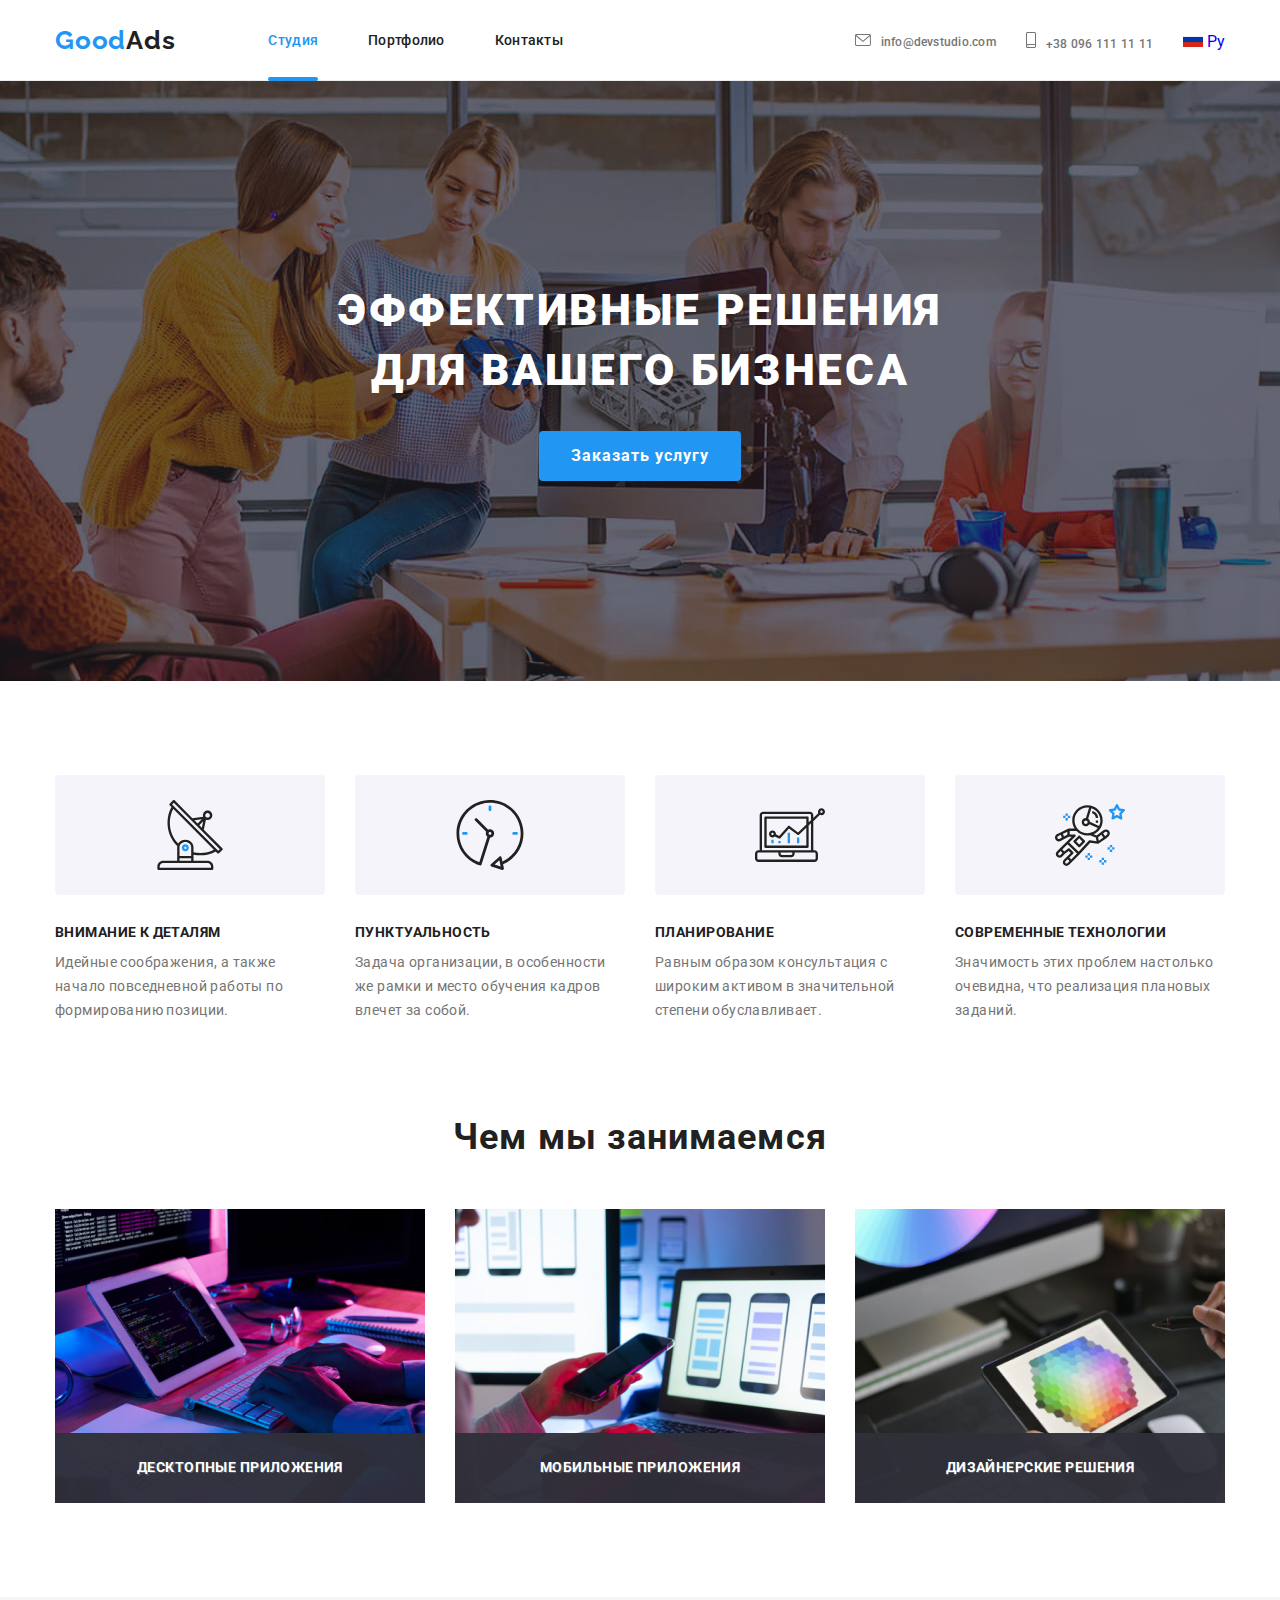
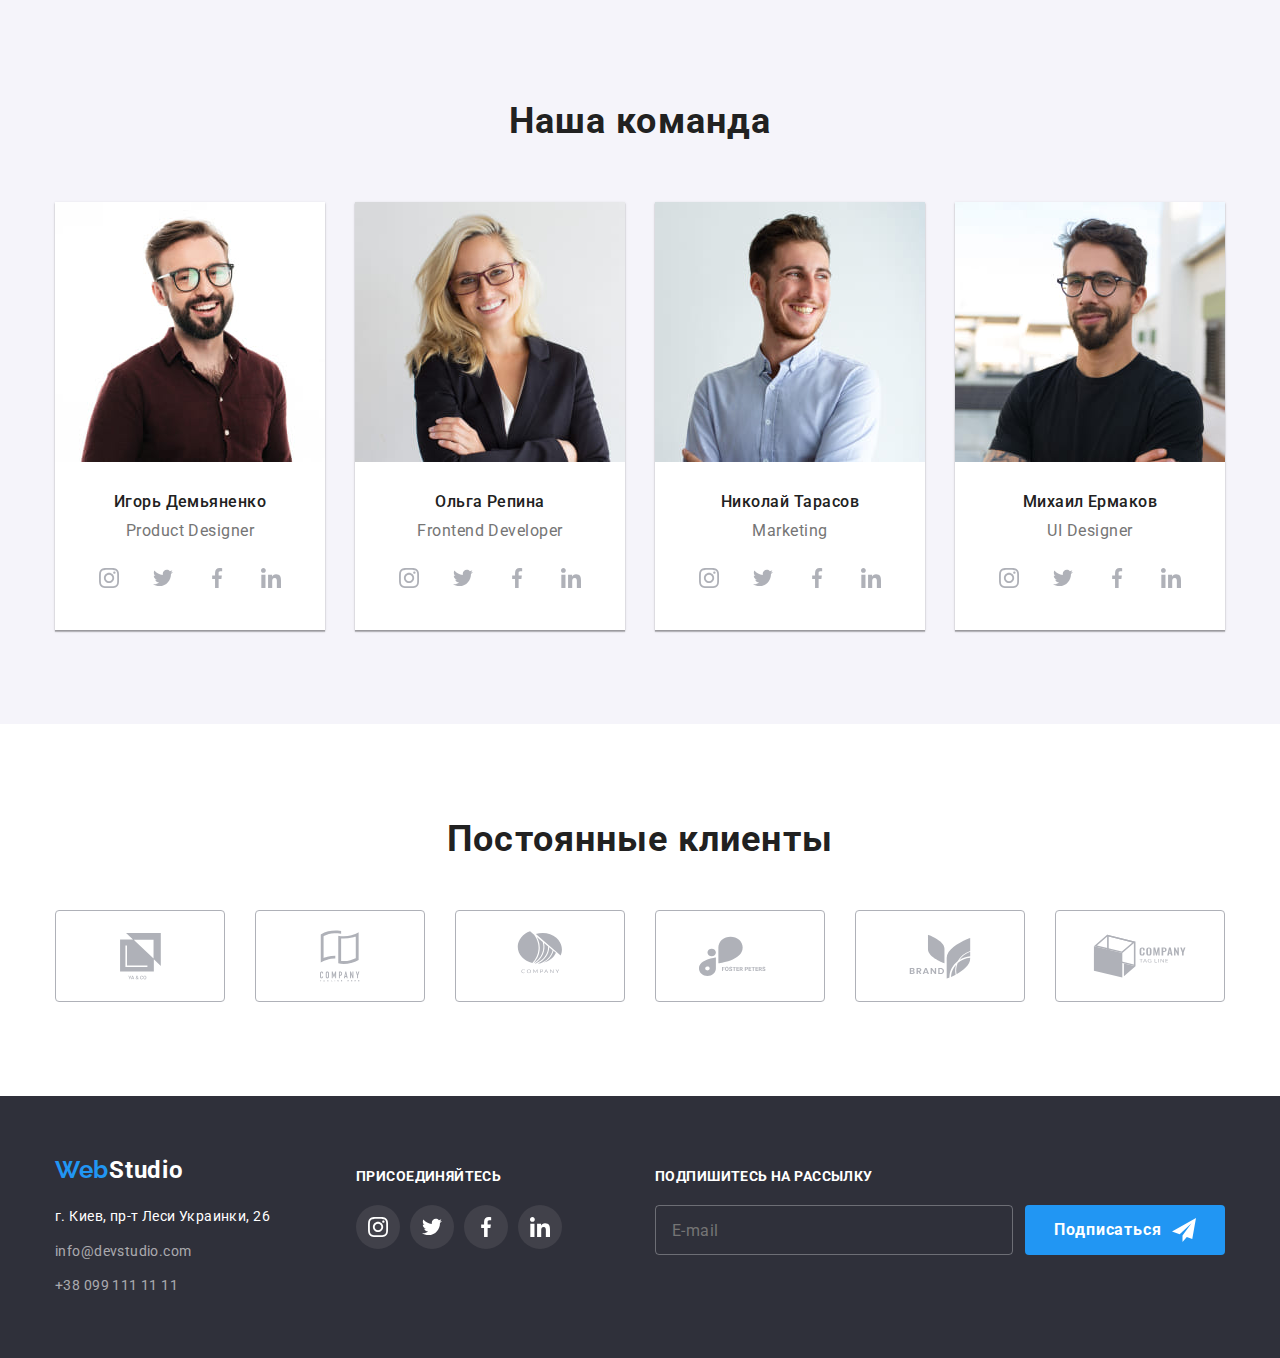
==== commit a6300ff3: "Поправил переключалку языков" ====
--- a/index.html
+++ b/index.html
@@ -56,20 +56,20 @@
 </ul>
 
 <ul class="lang__list">
-  <li>
-    <a href="/index.html">
-      <img src="./images/flag/ru.png" alt="ru flag" width="20px" height="20px">
-    </a>
+  <li class="lang__item">
+    <a href="./index.html" class="lang__link">
+      <img src="./images/flag/ru.png" alt="ru flag" width="20px" height="15px">
+    Ру</a>
     <ul class="sub-lang__list">
-      <li>
-        <a href="/ua/index.html">
-          <img src="./images/flag/ua.png" alt="ua flag" width="30px" height="20px">
-        </a>
+      <li class="lang__item">
+        <a href="./ua/index.html" class="lang__link">
+          <img src="./images/flag/ua.png" alt="ua flag" width="20px" height="15px">
+        Укр</a>
       </li>
-      <li>
-        <a href="/en/index.html">
-          <img src="./images/flag/usa.png" alt="usa flag" width="30px" height="20px">
-        </a>
+      <li class="lang__item">
+        <a href="./en/index.html" class="lang__link">
+          <img src="./images/flag/usa.png" alt="usa flag" width="20px" height="15px">
+        En</a>
       </li>
     </ul>
   </li>
--- a/css/main.min.css
+++ b/css/main.min.css
@@ -1 +1 @@
-:root{--main-text-color: #757575;--second-text-color: #212121;--accent-text-color: #2196f3;--background-color: #2f303a;--text-color: #ffffff;--background-text-color: #0f5996;--section-color: #f5f4fa;--border-bottom: #ececec;--border-portfolio-cards: #eeeeee}body{background-color:var(--text-color);font-family:Roboto, -apple-system, BlinkMacSystemFont, avenir next, avenir, segoe ui, helvetica neue, helvetica, Ubuntu, roboto, noto, arial, sans-serif;color:var(--main-text-color)}p,h1,h2,h3,h4,h5,h6{margin:0}ul{margin:0;padding:0}html{-webkit-box-sizing:border-box;box-sizing:border-box}*,*::before,*::after{-webkit-box-sizing:inherit;box-sizing:inherit}ul{list-style:none}.section{padding-top:60px;padding-bottom:60px}@media screen and (min-width: 1200px){.section{padding-top:94px;padding-bottom:94px}}picture,picture img{display:block;width:100%;height:auto}.container{margin-left:auto;margin-right:auto;padding-left:15px;padding-right:15px;width:100%;max-width:1200px}@media screen and (min-width: 480px){.container{width:480px}}@media screen and (min-width: 768px){.container{width:768px}}@media screen and (min-width: 1200px){.container{width:1200px}}@media screen and (min-width: 768px){.container-footer{display:-webkit-box;display:-ms-flexbox;display:flex}}.container-main{position:relative}@media screen and (min-width: 768px){.container-main{display:-webkit-box;display:-ms-flexbox;display:flex}}.header__logo{display:block;margin-top:16px;margin-bottom:16px;font-family:raleway;font-weight:700;font-size:24px;line-height:1.17;color:var(--second-text-color);text-decoration:none;letter-spacing:0.03em;-webkit-transition:color 250ms linear;transition:color 250ms linear;-webkit-transition-timing-function:cubic-bezier(0.4, 0, 0.2, 1);transition-timing-function:cubic-bezier(0.4, 0, 0.2, 1)}@media screen and (min-width: 768px){.header__logo{margin-top:26px;margin-bottom:26px}}@media screen and (min-width: 1200px){.header__logo{font-size:26px;margin-top:25px;margin-bottom:25px}}.header__logo span{color:var(--accent-text-color)}.header__logo span:hover{color:var(--accent-text-color)}.footeradress__logo{font-weight:700;font-size:24px;line-height:1.17;letter-spacing:0.03em;color:var(--text-color);text-decoration:none;cursor:default;-webkit-transition:color 250ms linear;transition:color 250ms linear;-webkit-transition-timing-function:cubic-bezier(0.4, 0, 0.2, 1);transition-timing-function:cubic-bezier(0.4, 0, 0.2, 1)}@media screen and (width: 768px){.footeradress__logo{font-size:26px;line-height:1.19}}.footeradress__logo:hover{color:var(--accent-text-color)}.footeradress__logo span{font-family:Raleway;font-weight:700;font-size:24px;line-height:1.17;letter-spacing:0.03em;color:var(--accent-text-color)}@media screen and (width: 768px){.footeradress__logo span{font-size:26px;line-height:1.19}}.backdrop{overflow-y:auto;width:100vw;height:100vh;background-color:rgba(23,26,36,0.2);position:fixed;top:0;left:0;-webkit-transition:opacity 250ms, visibility 250ms;transition:opacity 250ms, visibility 250ms;-webkit-transition-timing-function:cubic-bezier(0.4, 0, 0.2, 1);transition-timing-function:cubic-bezier(0.4, 0, 0.2, 1)}.modal{width:calc(100% - 30px);max-width:450px;min-height:581px;background-color:var(--text-color);border-radius:5px;position:fixed;top:50%;left:50%;-webkit-transform:scale(1) rotate(0) translate(-50%, -50%);transform:scale(1) rotate(0) translate(-50%, -50%);-webkit-transition:-webkit-transform 250ms;transition:-webkit-transform 250ms;transition:transform 250ms;transition:transform 250ms, -webkit-transform 250ms;-webkit-transition-timing-function:cubic-bezier(0.4, 0, 0.2, 1);transition-timing-function:cubic-bezier(0.4, 0, 0.2, 1)}.backdrop.is-hidden .modal{-webkit-transform:scale(1.5) rotate(270deg);transform:scale(1.5) rotate(270deg)}@media screen and (min-width: 1200px){.modal{max-width:528px}}.modal__close{position:absolute;top:10px;right:10px;width:30px;height:30px;background-color:transparent;border-radius:50%;border:1px solid rgba(0,0,0,0.1);display:-webkit-box;display:-ms-flexbox;display:flex;-webkit-box-align:center;-ms-flex-align:center;align-items:center;-webkit-box-pack:center;-ms-flex-pack:center;justify-content:center;cursor:pointer;-webkit-transition:border-color 250ms;transition:border-color 250ms;-webkit-transition-timing-function:cubic-bezier(0.4, 0, 0.2, 1);transition-timing-function:cubic-bezier(0.4, 0, 0.2, 1)}.modal__close:focus .modal__icon,.modal__close:hover .modal__icon{fill:#2196f3}.modal__icon{-webkit-transition:fill 250ms linear;transition:fill 250ms linear;-webkit-transition-timing-function:cubic-bezier(0.4, 0, 0.2, 1);transition-timing-function:cubic-bezier(0.4, 0, 0.2, 1)}.is-hidden{visibility:hidden;opacity:0;pointer-events:none;position:absolute}.modalform{padding-top:40px;padding-left:40px;padding-right:30px}@media screen and (min-width: 768px){.modalform{padding-top:46px;padding-left:41px;padding-right:39px}}.modalform__title{padding-bottom:12px;font-weight:bold;font-size:20px;line-height:1.5;letter-spacing:0.03em;color:var(--second-text-color);text-align:center}.form-input{border:1px solid rgba(33,33,33,0.2);padding-left:42px;border-radius:4px;outline:none;width:100%;height:40px;-webkit-transition:border-color 250ms linear;transition:border-color 250ms linear;-webkit-transition-timing-function:cubic-bezier(0.4, 0, 0.2, 1);transition-timing-function:cubic-bezier(0.4, 0, 0.2, 1)}.form-input:focus{border-color:var(--accent-text-color);fill:var(--accent-text-color)}.coment{border:1px solid rgba(33,33,33,0.2);padding-top:0;padding:12px 16px;border-radius:4px;outline:none;width:100%;height:120px;resize:none}.coment:focus{border-color:var(--accent-text-color)}textarea::-webkit-input-placeholder{font-size:14px;letter-spacing:0.01em;color:rgba(117,117,117,0.5)}textarea:-ms-input-placeholder{font-size:14px;letter-spacing:0.01em;color:rgba(117,117,117,0.5)}textarea::-ms-input-placeholder{font-size:14px;letter-spacing:0.01em;color:rgba(117,117,117,0.5)}textarea::placeholder{font-size:14px;letter-spacing:0.01em;color:rgba(117,117,117,0.5)}.form-label{position:absolute;padding-bottom:10px;bottom:100%;left:0px;font-weight:400;font-size:12px;line-height:1.2px;letter-spacing:0.01em;color:var(--main-text-color)}.form-input:focus+.form-label{color:royalblue}.form-field{margin-top:30px;position:relative;-webkit-transition:color 250ms linear;transition:color 250ms linear;-webkit-transition-timing-function:cubic-bezier(0.4, 0, 0.2, 1);transition-timing-function:cubic-bezier(0.4, 0, 0.2, 1)}.form-field:focus{fill:var(--accent-text-color)}.input-icon{position:absolute;margin-left:12px;top:50%;-webkit-transform:translateY(-50%);transform:translateY(-50%);left:5px}.svgwrap{position:relative}.agreementfield{padding-left:auto;padding-right:auto}.modalchecktext{display:block;margin-top:8px;margin-bottom:30px;text-align:center;font-size:12px;letter-spacing:0.03em;color:var(--main-text-color)}@media screen and (min-width: 1200px){.modalchecktext{font-size:14px}}.modalchecktext::before{content:"";width:16px;height:15px;border:solid 2px #000000;margin-right:5px;display:inline-block;border-radius:2px}.modal-check:checked+.modalchecktext::before{background-image:url(../images/check-box/check.svg);background-position:center;background-size:cover;background-repeat:no-repeat;border:none}.modal-check:checked+.modalchecktext::before{background-image:url(../images/check-box/check.svg);background-position:center;background-size:cover;background-repeat:no-repeat;border:none}.modalchecktext__span{text-decoration-skip-ink:none;padding-left:4px}.modalchecktext__link{text-decoration-skip-ink:none;color:var(--accent-text-color)}.checkbox-icon{margin-right:8px;display:inline-block;width:16px;height:15px}.modalchecktext__button{display:block;margin-left:auto;margin-right:auto;margin-bottom:40px;border:none;border-radius:4px;width:200px;height:50px;background-color:var(--accent-text-color);font-family:Roboto;font-weight:bold;font-size:16px;line-height:1.9;text-align:center;letter-spacing:0.06em;color:var(--text-color);cursor:pointer;-webkit-transition:color 250ms linear, background-color 250ms linear;transition:color 250ms linear, background-color 250ms linear;-webkit-transition-timing-function:cubic-bezier(0.4, 0, 0.2, 1);transition-timing-function:cubic-bezier(0.4, 0, 0.2, 1)}.modalchecktext__button:hover,.modalchecktext__button:focus{background:var(--background-text-color);-webkit-box-shadow:0px 3px 1px rgba(0,0,0,0.1),0px 1px 2px rgba(0,0,0,0.08),0px 2px 2px rgba(0,0,0,0.12);box-shadow:0px 3px 1px rgba(0,0,0,0.1),0px 1px 2px rgba(0,0,0,0.08),0px 2px 2px rgba(0,0,0,0.12)}.button{display:-webkit-box;display:-ms-flexbox;display:flex;margin-bottom:50px;margin-left:auto;margin-right:auto;-webkit-box-pack:center;-ms-flex-pack:center;justify-content:center}.portfolio{padding-top:45px}@media screen and (min-width: 768px){.portfolio{padding-top:60px;padding-bottom:60px}}@media screen and (min-width: 1200px){.portfolio{padding-top:94px;padding-bottom:94px}}.portfoliobutton{-ms-flex-wrap:wrap;flex-wrap:wrap;-webkit-box-pack:left;-ms-flex-pack:left;justify-content:left;margin-bottom:40px}@media screen and (min-width: 768px){.portfoliobutton{-ms-flex-wrap:nowrap;flex-wrap:nowrap;-webkit-box-pack:center;-ms-flex-pack:center;justify-content:center;margin-bottom:30px}}@media screen and (min-width: 1200px){.portfoliobutton{margin-bottom:20px}}.portfoliobutton__item{padding-top:15px}@media screen and (min-width: 768px){.portfoliobutton__item{padding-top:0}}.portfoliobutton__item+.portfoliobutton__item{padding-left:8px}.portfoliobutton__item:nth-child(3n+4){padding-left:0}@media screen and (min-width: 768px){.portfoliobutton__item:nth-child(3n+4){padding-left:8px}}.portfoliobutton__button{border:none;border-radius:4px;padding-left:22px;padding-right:22px;padding-top:6px;padding-bottom:6px;cursor:pointer;background-color:var(--section-color);font-family:Roboto;font-weight:500;font-size:16px;line-height:1.6;text-align:center;letter-spacing:0.03em;color:var(--second-text-color);-webkit-transition:color 250ms linear, background-color 250ms linear;transition:color 250ms linear, background-color 250ms linear;-webkit-transition-timing-function:cubic-bezier(0.4, 0, 0.2, 1);transition-timing-function:cubic-bezier(0.4, 0, 0.2, 1)}.portfoliobutton__button:hover,.portfoliobutton__buttonfocus{background:var(--accent-text-color);color:var(--text-color);-webkit-box-shadow:0px 3px 1px rgba(0,0,0,0.1),0px 1px 2px rgba(0,0,0,0.08),0px 2px 2px rgba(0,0,0,0.12);box-shadow:0px 3px 1px rgba(0,0,0,0.1),0px 1px 2px rgba(0,0,0,0.08),0px 2px 2px rgba(0,0,0,0.12)}.adresslist__title{display:block;margin-bottom:9px;font-weight:400;font-size:14px;line-height:1.8;letter-spacing:0.03em;color:var(--text-color);text-decoration:none;cursor:default;-webkit-transition:color 250ms linear;transition:color 250ms linear;-webkit-transition-timing-function:cubic-bezier(0.4, 0, 0.2, 1);transition-timing-function:cubic-bezier(0.4, 0, 0.2, 1)}.adresslist__title:hover,.adresslist__title:focus{color:var(--accent-text-color)}.adresslist-post{display:block;margin-bottom:9px;font-weight:400;font-size:14px;line-height:1.8;letter-spacing:0.03em;color:rgba(255,255,255,0.6);text-decoration:none;cursor:default;-webkit-transition:color 250ms linear;transition:color 250ms linear;-webkit-transition-timing-function:cubic-bezier(0.4, 0, 0.2, 1);transition-timing-function:cubic-bezier(0.4, 0, 0.2, 1)}.adresslist-post:hover{color:var(--accent-text-color);text-decoration:none;opacity:0.6}.adresslist-tel{display:block;margin-bottom:0;font-weight:400;font-size:14px;line-height:1.8;letter-spacing:0.03em;color:rgba(255,255,255,0.6);text-decoration:none;cursor:default;-webkit-transition:color 250ms linear;transition:color 250ms linear;-webkit-transition-timing-function:cubic-bezier(0.4, 0, 0.2, 1);transition-timing-function:cubic-bezier(0.4, 0, 0.2, 1)}.adresslist-tel:hover,.adresslist-tel:focus{color:var(--accent-text-color)}.header{border-bottom:1px solid var(--border-bottom)}.header__nav{display:-webkit-box;display:-ms-flexbox;display:flex;-webkit-box-align:center;-ms-flex-align:center;align-items:center;-webkit-box-pack:justify;-ms-flex-pack:justify;justify-content:space-between}@media screen and (min-width: 768px){.header__nav{display:-webkit-box;display:-ms-flexbox;display:flex;-webkit-box-pack:left;-ms-flex-pack:left;justify-content:left;-webkit-box-align:start;-ms-flex-align:start;align-items:flex-start}}.sitenav{display:none;margin-left:93px;font-weight:500;font-size:14px;letter-spacing:0.02em;text-decoration:none}@media screen and (min-width: 768px){.sitenav{display:-webkit-box;display:-ms-flexbox;display:flex}.sitenav .sitenav__item{margin-top:32px}.sitenav .sitenav__link{color:var(--second-text-color);text-decoration:none;-webkit-transition:color 250ms linear;transition:color 250ms linear;-webkit-transition-timing-function:cubic-bezier(0.4, 0, 0.2, 1);transition-timing-function:cubic-bezier(0.4, 0, 0.2, 1)}.sitenav .sitenav__item+.sitenav__item{margin-left:50px}}.sitenav .active::after{content:"";width:100%;height:4px;background-color:var(--accent-text-color);border-radius:2px;position:absolute;left:0;bottom:-33px;pointer-events:none}.sitenav .sitenav__linkcurrent{color:var(--accent-text-color);display:block;text-decoration:none;position:relative}.sitenav .sitenav .sitenav .sitenav__linkcurrent{color:var(--accent-text-color)}.sitenav .sitenav__link{display:block;text-decoration:none}.sitenav .sitenav .sitenav__link:hover,.sitenav .sitenav .sitenav__link:focus{color:var(--accent-text-color)}.open-menu-btn{background:none;border-color:transparent;border:none;padding:0;margin-right:8px;margin-left:auto}@media screen and (min-width: 768px){.open-menu-btn{display:none}}.close-menu-btn{background:none;border-color:transparent;margin-left:auto}@media screen and (min-width: 768px){.close-menu-btn{display:none}}.menu-icon{width:24px;height:16px}.menu-iconclose{width:18px;height:18px}.close-menu-btn{margin-top:0;padding-right:10px;padding-left:10px;padding:0 10px;background:none;border:none;display:block;margin-left:auto;-webkit-transition:color 250ms linear, border-color 250ms;transition:color 250ms linear, border-color 250ms;-webkit-transition-timing-function:cubic-bezier(0.4, 0, 0.2, 1);transition-timing-function:cubic-bezier(0.4, 0, 0.2, 1)}.close-menu-btn:hover,.close-menu-btn:focus{fill:var(--accent-text-color)}.mob-menu{display:none;position:fixed;text-align:left;top:0;left:0;width:100vw;height:100vh;z-index:999;padding-top:21px;padding-bottom:48px;padding-left:40px;padding-right:15px;background-color:#ffffff}@media screen and (min-width: 768px){.mob-menu{display:none;position:static;background-color:initial;top:auto;width:auto;height:auto;z-index:5}}.mob-menu.is-open{display:-webkit-box;display:-ms-flexbox;display:flex;-webkit-box-orient:vertical;-webkit-box-direction:normal;-ms-flex-direction:column;flex-direction:column}.mobmenu__item{padding-bottom:32px}.mob-menu-top{margin-top:0}.mob-menu-bottom{margin-top:auto}.mobmenu__link{font-size:40px;font-weight:500;color:#000000;text-decoration:none;line-height:1, 2;letter-spacing:0.02em}.mobmenu__link:active{color:var(--accent-text-color)}.menu{display:-webkit-box;display:-ms-flexbox;display:flex;-webkit-box-orient:vertical;-webkit-box-direction:normal;-ms-flex-direction:column;flex-direction:column;-webkit-box-pack:justify;-ms-flex-pack:justify;justify-content:space-between;height:100%;padding-left:0;padding-right:0;padding-top:0}.contmobmenu__item{margin-top:32px}.socialmobmenu{display:-webkit-box;display:-ms-flexbox;display:flex;-ms-flex-wrap:wrap;flex-wrap:wrap;margin-top:64px}.socialmobmenu__link{font-size:18px;font-weight:500;line-height:1.22;letter-spacing:0.02em;color:var(--accent-text-color);padding-right:10px;padding-left:10px;-webkit-transition:color 250ms cubic-bezier(0.4, 0, 0.2, 1);transition:color 250ms cubic-bezier(0.4, 0, 0.2, 1);text-decoration:none}.socialmobmenu__item{border-right:solid #757575 1px}.socialmobmenu__item:first-child .socialmobmenu__link{padding-left:0}.socialmobmenu__item:last-child{border-right:none}.phonemobmenu{font-size:34px;font-weight:500;line-height:1.18;letter-spacing:0.02em;padding-left:0;margin-bottom:32px;color:#757575;text-decoration:none;-webkit-transition:color 250ms linear, border-color 250ms;transition:color 250ms linear, border-color 250ms;-webkit-transition-timing-function:cubic-bezier(0.4, 0, 0.2, 1);transition-timing-function:cubic-bezier(0.4, 0, 0.2, 1)}.phonemobmenu:hover,.phonemobmenu:focus{color:var(--accent-text-color)}.mailmobmenu{font-size:24px;font-weight:500;line-height:1.17;letter-spacing:0.02em;text-decoration:none;color:#757575;-webkit-transition:color 250ms linear, border-color 250ms;transition:color 250ms linear, border-color 250ms;-webkit-transition-timing-function:cubic-bezier(0.4, 0, 0.2, 1);transition-timing-function:cubic-bezier(0.4, 0, 0.2, 1)}.mailmobmenu:hover,.mailmobmenu:focus{color:var(--accent-text-color)}.contact{display:none;margin-top:32px;margin-left:305px}@media screen and (min-width: 768px){.contact{margin-top:11px;margin-left:auto;display:-webkit-box;display:-ms-flexbox;display:flex;-webkit-box-orient:vertical;-webkit-box-direction:normal;-ms-flex-direction:column;flex-direction:column}}@media screen and (min-width: 1200px){.contact{margin-top:32px;-webkit-box-orient:horizontal;-webkit-box-direction:normal;-ms-flex-direction:row;flex-direction:row}}.contact__item{margin-top:0}@media screen and (min-width: 768px){.contact__item{margin-top:10px}}@media screen and (min-width: 1200px){.contact__item{margin-top:0}}.contact__item+.contact__item{margin-left:0}@media screen and (min-width: 1200px){.contact__item+.contact__item{margin-left:30px}}.contact__mail{margin-right:8px;width:14px;height:10px}@media screen and (min-width: 1200px){.contact__mail{margin-right:10px;width:16px;height:12px}}.contact__phone{margin-right:8px;width:10px;height:14px}@media screen and (min-width: 768px){.contact__phone{margin-right:10px;width:10px;height:16px}}@media screen and (min-width: 1200px){.contact__phone{margin-right:10px;width:10px;height:16px}}.contact__link{margin-right:0;font-weight:500;font-size:12px;line-height:1.17;color:var(--main-text-color-text-color);fill:#757575;letter-spacing:0.02em;text-decoration:none;-webkit-transition:color 250ms linear;transition:color 250ms linear;-webkit-transition-timing-function:cubic-bezier(0.4, 0, 0.2, 1);transition-timing-function:cubic-bezier(0.4, 0, 0.2, 1)}.contact__link:hover,.contact__link:focus{fill:var(--accent-text-color);color:var(--accent-text-color)}.lang__list{margin-top:32px;margin-left:30px}.lang__list>li:hover .sub-lang__list{display:block;background-color:gray}.sub-lang__list{right:7px;text-align:center;display:none;position:absolute;width:32px;padding-bottom:0}.hero{text-align:center;padding:118px 0;margin-left:auto;margin-right:auto;max-width:1600px;background-color:#c4c4c4;background-image:-webkit-gradient(linear, left top, left bottom, from(rgba(47,48,58,0.4)), to(rgba(47,48,58,0.4))),url(../images/bg/Header-1x-m.jpg);background-image:linear-gradient(rgba(47,48,58,0.4), rgba(47,48,58,0.4)),url(../images/bg/Header-1x-m.jpg);background-repeat:no-repeat;background-position:center;background-size:cover}@media not all, screen and (-webkit-min-device-pixel-ratio: 2) and (-webkit-min-device-pixel-ratio: 2) and (-webkit-min-device-pixel-ratio: 2), screen and (min-resolution: 192dpi) and (min-resolution: 2dppx) and (-webkit-min-device-pixel-ratio: 2){.hero{background-image:-webkit-gradient(linear, left top, left bottom, from(rgba(47,48,58,0.4)), to(rgba(47,48,58,0.4))),url(../images/bg/Header-2x-m.jpg);background-image:linear-gradient(rgba(47,48,58,0.4), rgba(47,48,58,0.4)),url(../images/bg/Header-2x-m.jpg)}}@media not all, screen and (min-width: 768px){.hero{background-image:-webkit-gradient(linear, left top, left bottom, from(rgba(47,48,58,0.4)), to(rgba(47,48,58,0.4))),url(../images/bg/Header-1x-t.jpg);background-image:linear-gradient(rgba(47,48,58,0.4), rgba(47,48,58,0.4)),url(../images/bg/Header-1x-t.jpg)}}@media not all, screen and (min-width: 768px) and (-webkit-min-device-pixel-ratio: 2) and (-webkit-min-device-pixel-ratio: 2) and (-webkit-min-device-pixel-ratio: 2), screen and (min-width: 768px) and (min-resolution: 192dpi) and (min-resolution: 2dppx) and (-webkit-min-device-pixel-ratio: 2){.hero{background-image:-webkit-gradient(linear, left top, left bottom, from(rgba(47,48,58,0.4)), to(rgba(47,48,58,0.4))),url(../images/bg/Header-2x-t.jpg);background-image:linear-gradient(rgba(47,48,58,0.4), rgba(47,48,58,0.4)),url(../images/bg/Header-2x-t.jpg)}}@media not all, screen and (min-width: 1200px){.hero{padding:200px 0;background-image:-webkit-gradient(linear, left top, left bottom, from(rgba(47,48,58,0.4)), to(rgba(47,48,58,0.4))),url(../images/bg/Header-1x-d.jpg);background-image:linear-gradient(rgba(47,48,58,0.4), rgba(47,48,58,0.4)),url(../images/bg/Header-1x-d.jpg)}}@media not all, screen and (min-width: 1200px) and (-webkit-min-device-pixel-ratio: 2) and (-webkit-min-device-pixel-ratio: 2) and (-webkit-min-device-pixel-ratio: 2), screen and (min-width: 1200px) and (min-resolution: 192dpi) and (min-resolution: 2dppx) and (-webkit-min-device-pixel-ratio: 2){.hero{background-image:-webkit-gradient(linear, left top, left bottom, from(rgba(47,48,58,0.4)), to(rgba(47,48,58,0.4))),url(../images/bg/Header-2x-d.jpg);background-image:linear-gradient(rgba(47,48,58,0.4), rgba(47,48,58,0.4)),url(../images/bg/Header-2x-d.jpg)}}.hero__title{margin-bottom:30px;font-weight:900;font-size:26px;line-height:1.6;color:var(--text-color);letter-spacing:0.06em;text-transform:uppercase;text-align:center}@media screen and (min-width: 1200px){.hero__title{font-size:44px;line-height:1.36}}.hero__button{border:none;border-radius:4px;padding:10px 32px;margin-bottom:0;font-weight:700;font-size:14px;cursor:pointer;line-height:30px;background-color:var(--accent-text-color);color:var(--text-color);letter-spacing:0.06em;-webkit-transition:color 250ms linear, background-color 250ms linear;transition:color 250ms linear, background-color 250ms linear;-webkit-transition-timing-function:cubic-bezier(0.4, 0, 0.2, 1);transition-timing-function:cubic-bezier(0.4, 0, 0.2, 1)}.hero__button:hover,.hero__button:focus{background-color:var(--background-text-color)}@media screen and (min-width: 768px){.hero__button{font-size:16px}}.section-advantages{padding-bottom:0;margin-bottom:30px}@media screen and (min-width: 768px){.section-advantages{padding-top:60px}}@media screen and (min-width: 1200px){.section-advantages{padding-top:94px;margin-bottom:0}}.advantages__item{padding-bottom:30px;width:100%}@media screen and (min-width: 768px){.advantages__item{width:calc(50% - 15px)}}@media screen and (min-width: 1200px){.advantages__item{margin-left:30px;padding-bottom:0;width:calc(25% - 15px)}.advantages__item:first-child{margin-left:0}}.advantages{display:-webkit-box;display:-ms-flexbox;display:flex;-ms-flex-wrap:wrap;flex-wrap:wrap;-webkit-box-pack:justify;-ms-flex-pack:justify;justify-content:space-between}@media screen and (min-width: 1200px){.advantages{-ms-flex-wrap:nowrap;flex-wrap:nowrap;-webkit-box-pack:center;-ms-flex-pack:center;justify-content:center}}.advantages__title{margin-top:30px;margin-bottom:10px;text-align:center;font-weight:700;font-size:14px;line-height:1.14;letter-spacing:0.03em;color:var(--second-text-color)}@media screen and (min-width: 768px){.advantages__title{text-align:left}}.advantages__div{display:-webkit-box;display:-ms-flexbox;display:flex;-webkit-box-pack:center;-ms-flex-pack:center;justify-content:center;-webkit-box-align:center;-ms-flex-align:center;align-items:center;height:120px;border-radius:4px;background-color:var(--section-color)}.advantages__icon{width:70px;height:70px}.advantages__text{font-weight:400;font-size:14px;line-height:1.71;letter-spacing:0.03em;color:var(--main-text-color)}.whatwedo.section{display:none}@media screen and (min-width: 1200px){.whatwedo.section{width:100%;display:inline-block}}.whatwedo__title{padding:top 94px;margin-bottom:50px;font-weight:700;font-size:36px;line-height:1.16;color:var(--second-text-color);text-align:center;letter-spacing:0.03em}.whatwedo__item{display:-webkit-box;display:-ms-flexbox;display:flex;position:relative}.whatwedo__item+.whatwedo__item{margin-left:30px}.whatwedo__blocktitle{position:absolute;left:0;bottom:0;width:100%;padding:27px 27px;font-family:Roboto;font-weight:700;font-size:14px;line-height:1.1;text-align:center;letter-spacing:0.03em;text-transform:uppercase;background-color:rgba(47,48,58,0.8);color:var(--text-color)}.comand{background-color:var(--section-color)}@media screen and (min-width: 1200px){.comand{margin-top:0}}.comand__title{font-weight:700;font-size:28px;line-height:1.17;text-align:center;letter-spacing:0.03em;color:var(--second-text-color)}@media screen and (min-width: 768px){.comand__title{font-size:28px;line-height:1.7}}@media screen and (min-width: 1200px){.comand__title{font-size:36px;line-height:1.7;margin-bottom:50px}}.professions__name{margin-bottom:10px;font-weight:500;font-size:16px;letter-spacing:0.03em;color:var(--second-text-color)}.professions__item{margin-bottom:16px;font-weight:400;color:var(--main-text-color)}.professions{padding-top:30px;padding-bottom:30px;font-size:16px;line-height:1.2;text-align:center;letter-spacing:0.03em;background-color:var(--text-color)}.comand__item{-webkit-box-shadow:0px 1px 3px rgba(0,0,0,0.12),0px 1px 1px rgba(0,0,0,0.14),0px 2px 1px rgba(0,0,0,0.2);box-shadow:0px 1px 3px rgba(0,0,0,0.12),0px 1px 1px rgba(0,0,0,0.14),0px 2px 1px rgba(0,0,0,0.2);margin-top:30px}@media screen and (min-width: 768px){.comand__item{width:calc(50% - 15px);margin-top:30px}.comand__item:first-child{margin-left:0}}@media screen and (min-width: 1200px){.comand__item{margin-left:30px;width:calc(25% - 15px);margin-top:0}}.comands{-ms-flex-wrap:wrap;flex-wrap:wrap;-webkit-box-pack:justify;-ms-flex-pack:justify;justify-content:space-between}@media screen and (min-width: 768px){.comands{display:-webkit-box;display:-ms-flexbox;display:flex;-ms-flex-wrap:wrap;flex-wrap:wrap;-webkit-box-pack:justify;-ms-flex-pack:justify;justify-content:space-between}}@media screen and (min-width: 1200px){.comands{display:-webkit-box;display:-ms-flexbox;display:flex;-ms-flex-wrap:nowrap;flex-wrap:nowrap;-webkit-box-pack:center;-ms-flex-pack:center;justify-content:center}}.comand__item .img{display:block;width:100%;height:auto}.sociallist{display:-webkit-box;display:-ms-flexbox;display:flex;-webkit-box-pack:center;-ms-flex-pack:center;justify-content:center}.sociallist__item{width:44px;height:44px}.sociallist__item+.sociallist__item{margin-left:10px}.sociallist__link{width:100%;height:100%;border-radius:50%;display:-webkit-box;display:-ms-flexbox;display:flex;-webkit-box-align:center;-ms-flex-align:center;align-items:center;-webkit-box-pack:center;-ms-flex-pack:center;justify-content:center;-webkit-transition:color 250ms linear, background-color 250ms linear;transition:color 250ms linear, background-color 250ms linear;-webkit-transition-timing-function:cubic-bezier(0.4, 0, 0.2, 1);transition-timing-function:cubic-bezier(0.4, 0, 0.2, 1)}.sociallist__link:hover,.sociallist__link:focus{background-color:var(--accent-text-color)}.sociallist__icon{fill:#afb1b8}.sociallist__link:hover .sociallist__icon,.sociallist__link:focus .sociallist__icon{fill:var(--section-color)}.сlients__title{margin-top:0;padding-top:60px;padding-bottom:30px;font-weight:700;font-size:28px;line-height:1.17;text-align:center;letter-spacing:0.03em;color:var(--second-text-color)}@media screen and (min-width: 768px){.сlients__title{padding-bottom:0;margin-bottom:15px}}@media screen and (min-width: 1200px){.сlients__title{padding-top:94px;margin-bottom:35px;font-size:36px}}.clients__list{-ms-flex-wrap:wrap;flex-wrap:wrap;display:-webkit-box;display:-ms-flexbox;display:flex;margin-bottom:45px;margin-left:-15px;margin-right:-15px;-webkit-box-pack:center;-ms-flex-pack:center;justify-content:center}@media screen and (min-width: 768px){.clients__list{margin-bottom:45px}}@media screen and (min-width: 1200px){.clients__list{margin-bottom:79px}}.clients__item{height:92px;width:calc(100% / 2 - 30px);margin:15px}@media screen and (min-width: 768px){.clients__item{width:calc(100% / 3 - 30px)}}@media screen and (min-width: 1200px){.clients__item{width:calc(100% / 6 - 30px)}}.clients__link{width:100%;height:100%;border:solid 1px #afb1b8;border-radius:4px;display:-webkit-box;display:-ms-flexbox;display:flex;-webkit-box-align:center;-ms-flex-align:center;align-items:center;-webkit-box-pack:center;-ms-flex-pack:center;justify-content:center;fill:#afb1b8;-webkit-transition:color 250ms linear, border-color 250ms;transition:color 250ms linear, border-color 250ms;-webkit-transition-timing-function:cubic-bezier(0.4, 0, 0.2, 1);transition-timing-function:cubic-bezier(0.4, 0, 0.2, 1)}.clients__link:hover,.clients__link:focus{border:solid 1px var(--accent-text-color)}.clients__icon{-webkit-transition:fill 250ms linear, border-color 250ms;transition:fill 250ms linear, border-color 250ms;-webkit-transition-timing-function:cubic-bezier(0.4, 0, 0.2, 1);transition-timing-function:cubic-bezier(0.4, 0, 0.2, 1)}.clients__link:hover .clients__icon,.clients__link:focus .clients__icon{fill:var(--accent-text-color)}.footer{display:-webkit-box;display:-ms-flexbox;display:flex}@media screen and (min-width: 768px){.footer{text-align:center}}@media screen and (min-width: 1200px){.footer{text-align:left}}.footer .container{display:block}@media screen and (min-width: 768px){.footer .container{display:-webkit-box;display:-ms-flexbox;display:flex;-ms-flex-wrap:wrap;flex-wrap:wrap}}@media screen and (min-width: 1200px){.footer .container{display:-webkit-box;display:-ms-flexbox;display:flex;-ms-flex-wrap:nowrap;flex-wrap:nowrap}}.adress{margin-top:20px;font-style:normal}.footer{display:-webkit-box;display:-ms-flexbox;display:flex;padding-top:60px;padding-bottom:60px;background-color:var(--background-color)}.footerform{margin-top:60px;padding-top:12px}@media screen and (min-width: 768px){.footerform{margin-left:auto;margin-right:auto;width:100%;max-width:450px}}@media screen and (min-width: 1200px){.footerform{display:block;width:auto;max-width:none;padding-left:93px;margin-left:0;margin-right:0;margin-top:0px}}.footerform__class{display:-webkit-box;display:-ms-flexbox;display:flex;-ms-flex-wrap:wrap;flex-wrap:wrap;text-align:center}@media screen and (min-width: 768px){.footerform__class{-webkit-box-orient:vertical;-webkit-box-direction:normal;-ms-flex-direction:column;flex-direction:column;-webkit-box-align:center;-ms-flex-align:center;align-items:center}}@media screen and (min-width: 1200px){.footerform__class{text-align:left;-webkit-box-orient:horizontal;-webkit-box-direction:normal;-ms-flex-direction:row;flex-direction:row;-webkit-box-align:start;-ms-flex-align:start;align-items:flex-start}}.footerform__title{width:100%;margin-bottom:20px;font-weight:700;font-size:14px;line-height:1.2;letter-spacing:0.03em;color:var(--text-color)}.buttonform{border:none;margin-left:auto;margin-right:auto;margin-top:20px;width:200px;height:50px;background-color:var(--accent-text-color);border-radius:4px;cursor:pointer;fill:var(--text-color);font-family:Roboto;font-weight:bold;font-size:16px;letter-spacing:0.06em;color:var(--text-color);display:-webkit-inline-box;display:-ms-inline-flexbox;display:inline-flex;-webkit-box-align:center;-ms-flex-align:center;align-items:center;-webkit-box-pack:center;-ms-flex-pack:center;justify-content:center;-webkit-transition:background-color 250ms linear;transition:background-color 250ms linear;-webkit-transition-timing-function:cubic-bezier(0.4, 0, 0.2, 1);transition-timing-function:cubic-bezier(0.4, 0, 0.2, 1)}@media screen and (min-width: 768px){.buttonform{margin-left:12px;margin-top:0;margin-right:0}}.buttonform:focus,.buttonform:hover{background:var(--background-text-color);color:var(--text-color);-webkit-box-shadow:0px 3px 1px rgba(0,0,0,0.1),0px 1px 2px rgba(0,0,0,0.08),0px 2px 2px rgba(0,0,0,0.12);box-shadow:0px 3px 1px rgba(0,0,0,0.1),0px 1px 2px rgba(0,0,0,0.08),0px 2px 2px rgba(0,0,0,0.12)}.footeradress{width:231px;margin-left:auto;margin-right:auto;text-align:center;-ms-flex-negative:0;flex-shrink:0}@media screen and (min-width: 768px){.footeradress{width:50%;margin-left:0;margin-right:0}}@media screen and (min-width: 1200px){.footeradress{width:231px;margin-left:0;margin-right:0;text-align:left}}.formfooter__icon{margin-left:10px}.input-email{padding-top:15px;padding-bottom:15px;padding-left:16px;width:100%;height:50px;font-weight:400;font-size:16px;line-height:1.2;letter-spacing:0.03em;color:rgba(255,255,255,0.6);background-color:transparent;border:1px solid rgba(255,255,255,0.3);border-radius:4px}@media screen and (min-width: 768px){.input-email{margin-bottom:20px}}@media screen and (min-width: 1200px){.input-email{width:358px;margin-bottom:0}}.footersocial__list{display:-webkit-box;display:-ms-flexbox;display:flex;-webkit-box-pack:center;-ms-flex-pack:center;justify-content:center}.footersocial{margin-left:0px;padding-top:12px;padding-left:0;text-align:center}@media screen and (min-width: 768px){.footersocial{width:50%;padding-top:0}}@media screen and (min-width: 1200px){.footersocial{width:auto;padding-top:12px;padding-left:70px;text-align:left}}.footersocial__title{margin-top:60px;margin-bottom:20px;font-family:Roboto;font-weight:700;font-size:14px;line-height:1.2;letter-spacing:0.03em;color:var(--text-color)}@media screen and (min-width: 768px){.footersocial__title{margin-top:initial}}.footersocial__item{width:44px;height:44px}.footersocial__item+.footersocial__item{margin-left:10px}.footersocial__link{width:100%;height:100%;border-radius:50%;display:-webkit-box;display:-ms-flexbox;display:flex;-webkit-box-align:center;-ms-flex-align:center;align-items:center;-webkit-box-pack:center;-ms-flex-pack:center;justify-content:center;background-color:rgba(223,219,219,0.1);-webkit-transition:background-color 250ms linear;transition:background-color 250ms linear;-webkit-transition-timing-function:cubic-bezier(0.4, 0, 0.2, 1);transition-timing-function:cubic-bezier(0.4, 0, 0.2, 1)}.footersocial__link:hover,.footersocial__link:focus{background-color:var(--accent-text-color)}.footersocial__icon{fill:var(--text-color)}.link-our-product{text-decoration:none}.link-our-product:focus .cards__text{-webkit-transform:translateY(0);transform:translateY(0)}.pborder__name{font-weight:700;font-size:18px;line-height:2;letter-spacing:0.06em;color:var(--second-text-color)}.pborder__surname{font-weight:400;font-size:16px;line-height:1.9;letter-spacing:0.03em;color:var(--main-text-color)}.pborder{padding:20px 24px;border:solid 1px var(--border-portfolio-cards)}@media screen and (min-width: 768px){.pborder{-webkit-box-flex:1;-ms-flex-positive:1;flex-grow:1}}.cards{display:-webkit-box;display:-ms-flexbox;display:flex;-ms-flex-wrap:wrap;flex-wrap:wrap;-webkit-box-pack:justify;-ms-flex-pack:justify;justify-content:space-between}.cards__text{position:absolute;top:0;left:0;bottom:0;font-family:roboto;font-weight:400;font-size:18px;line-height:1.6;color:var(--text-color);background-color:rgba(33,150,243,0.9);padding:63px 24px;-webkit-transform:translateY(105%);transform:translateY(105%);-webkit-transition:250ms;transition:250ms;-webkit-transition-timing-function:cubic-bezier(0.4, 0, 0.2, 1);transition-timing-function:cubic-bezier(0.4, 0, 0.2, 1)}.cards__item:hover .cards__text{-webkit-transform:translateY(0);transform:translateY(0)}.cards__item{width:100%;padding-top:30px;-webkit-transition:-webkit-box-shadow 250ms;transition:-webkit-box-shadow 250ms;transition:box-shadow 250ms;transition:box-shadow 250ms, -webkit-box-shadow 250ms;-webkit-transition-timing-function:cubic-bezier(0.4, 0, 0.2, 1);transition-timing-function:cubic-bezier(0.4, 0, 0.2, 1)}@media screen and (min-width: 768px){.cards__item{width:calc(50% - 15px)}}@media screen and (min-width: 1200px){.cards__item{width:auto}}.cards__item img{display:block;width:100%;height:auto}@media screen and (min-width: 768px){.cards__item img{display:block}}.cards__item img:hover,.cards__item img:focus{cursor:pointer;-webkit-box-shadow:0px 1px 1px rgba(0,0,0,0.12),0px 4px 4px rgba(0,0,0,0.06),1px 4px 6px rgba(0,0,0,0.16);box-shadow:0px 1px 1px rgba(0,0,0,0.12),0px 4px 4px rgba(0,0,0,0.06),1px 4px 6px rgba(0,0,0,0.16)}.cards__item:nth-child(3n){margin-right:0}.cards__item:nth-last-child(-n+3){margin-bottom:0}.cards__item:hover .portfolio__text{-webkit-transform:translateY(0);transform:translateY(0)}.cards__wrap{position:relative;overflow:hidden}.cards__link{text-decoration:none;display:-webkit-box;display:-ms-flexbox;display:flex;-webkit-box-orient:vertical;-webkit-box-direction:normal;-ms-flex-direction:column;flex-direction:column;height:100%}
+:root{--main-text-color: #757575;--second-text-color: #212121;--accent-text-color: #2196f3;--background-color: #2f303a;--text-color: #ffffff;--background-text-color: #0f5996;--section-color: #f5f4fa;--border-bottom: #ececec;--border-portfolio-cards: #eeeeee}body{background-color:var(--text-color);font-family:Roboto, -apple-system, BlinkMacSystemFont, avenir next, avenir, segoe ui, helvetica neue, helvetica, Ubuntu, roboto, noto, arial, sans-serif;color:var(--main-text-color)}p,h1,h2,h3,h4,h5,h6{margin:0}ul{margin:0;padding:0}html{-webkit-box-sizing:border-box;box-sizing:border-box}*,*::before,*::after{-webkit-box-sizing:inherit;box-sizing:inherit}ul{list-style:none}.section{padding-top:60px;padding-bottom:60px}@media screen and (min-width: 1200px){.section{padding-top:94px;padding-bottom:94px}}picture,picture img{display:block;width:100%;height:auto}.container{margin-left:auto;margin-right:auto;padding-left:15px;padding-right:15px;width:100%;max-width:1200px}@media screen and (min-width: 480px){.container{width:480px}}@media screen and (min-width: 768px){.container{width:768px}}@media screen and (min-width: 1200px){.container{width:1200px}}@media screen and (min-width: 768px){.container-footer{display:-webkit-box;display:-ms-flexbox;display:flex}}.container-main{position:relative}@media screen and (min-width: 768px){.container-main{display:-webkit-box;display:-ms-flexbox;display:flex}}.header__logo{display:block;margin-top:16px;margin-bottom:16px;font-family:raleway;font-weight:700;font-size:24px;line-height:1.17;color:var(--second-text-color);text-decoration:none;letter-spacing:0.03em;-webkit-transition:color 250ms linear;transition:color 250ms linear;-webkit-transition-timing-function:cubic-bezier(0.4, 0, 0.2, 1);transition-timing-function:cubic-bezier(0.4, 0, 0.2, 1)}@media screen and (min-width: 768px){.header__logo{margin-top:26px;margin-bottom:26px}}@media screen and (min-width: 1200px){.header__logo{font-size:26px;margin-top:25px;margin-bottom:25px}}.header__logo span{color:var(--accent-text-color)}.header__logo span:hover{color:var(--accent-text-color)}.footeradress__logo{font-weight:700;font-size:24px;line-height:1.17;letter-spacing:0.03em;color:var(--text-color);text-decoration:none;cursor:default;-webkit-transition:color 250ms linear;transition:color 250ms linear;-webkit-transition-timing-function:cubic-bezier(0.4, 0, 0.2, 1);transition-timing-function:cubic-bezier(0.4, 0, 0.2, 1)}@media screen and (width: 768px){.footeradress__logo{font-size:26px;line-height:1.19}}.footeradress__logo:hover{color:var(--accent-text-color)}.footeradress__logo span{font-family:Raleway;font-weight:700;font-size:24px;line-height:1.17;letter-spacing:0.03em;color:var(--accent-text-color)}@media screen and (width: 768px){.footeradress__logo span{font-size:26px;line-height:1.19}}.backdrop{overflow-y:auto;width:100vw;height:100vh;background-color:rgba(23,26,36,0.2);position:fixed;top:0;left:0;-webkit-transition:opacity 250ms, visibility 250ms;transition:opacity 250ms, visibility 250ms;-webkit-transition-timing-function:cubic-bezier(0.4, 0, 0.2, 1);transition-timing-function:cubic-bezier(0.4, 0, 0.2, 1)}.modal{width:calc(100% - 30px);max-width:450px;min-height:581px;background-color:var(--text-color);border-radius:5px;position:fixed;top:50%;left:50%;-webkit-transform:scale(1) rotate(0) translate(-50%, -50%);transform:scale(1) rotate(0) translate(-50%, -50%);-webkit-transition:-webkit-transform 250ms;transition:-webkit-transform 250ms;transition:transform 250ms;transition:transform 250ms, -webkit-transform 250ms;-webkit-transition-timing-function:cubic-bezier(0.4, 0, 0.2, 1);transition-timing-function:cubic-bezier(0.4, 0, 0.2, 1)}.backdrop.is-hidden .modal{-webkit-transform:scale(1.5) rotate(270deg);transform:scale(1.5) rotate(270deg)}@media screen and (min-width: 1200px){.modal{max-width:528px}}.modal__close{position:absolute;top:10px;right:10px;width:30px;height:30px;background-color:transparent;border-radius:50%;border:1px solid rgba(0,0,0,0.1);display:-webkit-box;display:-ms-flexbox;display:flex;-webkit-box-align:center;-ms-flex-align:center;align-items:center;-webkit-box-pack:center;-ms-flex-pack:center;justify-content:center;cursor:pointer;-webkit-transition:border-color 250ms;transition:border-color 250ms;-webkit-transition-timing-function:cubic-bezier(0.4, 0, 0.2, 1);transition-timing-function:cubic-bezier(0.4, 0, 0.2, 1)}.modal__close:focus .modal__icon,.modal__close:hover .modal__icon{fill:#2196f3}.modal__icon{-webkit-transition:fill 250ms linear;transition:fill 250ms linear;-webkit-transition-timing-function:cubic-bezier(0.4, 0, 0.2, 1);transition-timing-function:cubic-bezier(0.4, 0, 0.2, 1)}.is-hidden{visibility:hidden;opacity:0;pointer-events:none;position:absolute}.modalform{padding-top:40px;padding-left:40px;padding-right:30px}@media screen and (min-width: 768px){.modalform{padding-top:46px;padding-left:41px;padding-right:39px}}.modalform__title{padding-bottom:12px;font-weight:bold;font-size:20px;line-height:1.5;letter-spacing:0.03em;color:var(--second-text-color);text-align:center}.form-input{border:1px solid rgba(33,33,33,0.2);padding-left:42px;border-radius:4px;outline:none;width:100%;height:40px;-webkit-transition:border-color 250ms linear;transition:border-color 250ms linear;-webkit-transition-timing-function:cubic-bezier(0.4, 0, 0.2, 1);transition-timing-function:cubic-bezier(0.4, 0, 0.2, 1)}.form-input:focus{border-color:var(--accent-text-color);fill:var(--accent-text-color)}.coment{border:1px solid rgba(33,33,33,0.2);padding-top:0;padding:12px 16px;border-radius:4px;outline:none;width:100%;height:120px;resize:none}.coment:focus{border-color:var(--accent-text-color)}textarea::-webkit-input-placeholder{font-size:14px;letter-spacing:0.01em;color:rgba(117,117,117,0.5)}textarea:-ms-input-placeholder{font-size:14px;letter-spacing:0.01em;color:rgba(117,117,117,0.5)}textarea::-ms-input-placeholder{font-size:14px;letter-spacing:0.01em;color:rgba(117,117,117,0.5)}textarea::placeholder{font-size:14px;letter-spacing:0.01em;color:rgba(117,117,117,0.5)}.form-label{position:absolute;padding-bottom:10px;bottom:100%;left:0px;font-weight:400;font-size:12px;line-height:1.2px;letter-spacing:0.01em;color:var(--main-text-color)}.form-input:focus+.form-label{color:royalblue}.form-field{margin-top:30px;position:relative;-webkit-transition:color 250ms linear;transition:color 250ms linear;-webkit-transition-timing-function:cubic-bezier(0.4, 0, 0.2, 1);transition-timing-function:cubic-bezier(0.4, 0, 0.2, 1)}.form-field:focus{fill:var(--accent-text-color)}.input-icon{position:absolute;margin-left:12px;top:50%;-webkit-transform:translateY(-50%);transform:translateY(-50%);left:5px}.svgwrap{position:relative}.agreementfield{padding-left:auto;padding-right:auto}.modalchecktext{display:block;margin-top:8px;margin-bottom:30px;text-align:center;font-size:12px;letter-spacing:0.03em;color:var(--main-text-color)}@media screen and (min-width: 1200px){.modalchecktext{font-size:14px}}.modalchecktext::before{content:"";width:16px;height:15px;border:solid 2px #000000;margin-right:5px;display:inline-block;border-radius:2px}.modal-check:checked+.modalchecktext::before{background-image:url(../images/check-box/check.svg);background-position:center;background-size:cover;background-repeat:no-repeat;border:none}.modal-check:checked+.modalchecktext::before{background-image:url(../images/check-box/check.svg);background-position:center;background-size:cover;background-repeat:no-repeat;border:none}.modalchecktext__span{text-decoration-skip-ink:none;padding-left:4px}.modalchecktext__link{text-decoration-skip-ink:none;color:var(--accent-text-color)}.checkbox-icon{margin-right:8px;display:inline-block;width:16px;height:15px}.modalchecktext__button{display:block;margin-left:auto;margin-right:auto;margin-bottom:40px;border:none;border-radius:4px;width:200px;height:50px;background-color:var(--accent-text-color);font-family:Roboto;font-weight:bold;font-size:16px;line-height:1.9;text-align:center;letter-spacing:0.06em;color:var(--text-color);cursor:pointer;-webkit-transition:color 250ms linear, background-color 250ms linear;transition:color 250ms linear, background-color 250ms linear;-webkit-transition-timing-function:cubic-bezier(0.4, 0, 0.2, 1);transition-timing-function:cubic-bezier(0.4, 0, 0.2, 1)}.modalchecktext__button:hover,.modalchecktext__button:focus{background:var(--background-text-color);-webkit-box-shadow:0px 3px 1px rgba(0,0,0,0.1),0px 1px 2px rgba(0,0,0,0.08),0px 2px 2px rgba(0,0,0,0.12);box-shadow:0px 3px 1px rgba(0,0,0,0.1),0px 1px 2px rgba(0,0,0,0.08),0px 2px 2px rgba(0,0,0,0.12)}.button{display:-webkit-box;display:-ms-flexbox;display:flex;margin-bottom:50px;margin-left:auto;margin-right:auto;-webkit-box-pack:center;-ms-flex-pack:center;justify-content:center}.portfolio{padding-top:45px}@media screen and (min-width: 768px){.portfolio{padding-top:60px;padding-bottom:60px}}@media screen and (min-width: 1200px){.portfolio{padding-top:94px;padding-bottom:94px}}.portfoliobutton{-ms-flex-wrap:wrap;flex-wrap:wrap;-webkit-box-pack:left;-ms-flex-pack:left;justify-content:left;margin-bottom:40px}@media screen and (min-width: 768px){.portfoliobutton{-ms-flex-wrap:nowrap;flex-wrap:nowrap;-webkit-box-pack:center;-ms-flex-pack:center;justify-content:center;margin-bottom:30px}}@media screen and (min-width: 1200px){.portfoliobutton{margin-bottom:20px}}.portfoliobutton__item{padding-top:15px}@media screen and (min-width: 768px){.portfoliobutton__item{padding-top:0}}.portfoliobutton__item+.portfoliobutton__item{padding-left:8px}.portfoliobutton__item:nth-child(3n+4){padding-left:0}@media screen and (min-width: 768px){.portfoliobutton__item:nth-child(3n+4){padding-left:8px}}.portfoliobutton__button{border:none;border-radius:4px;padding-left:22px;padding-right:22px;padding-top:6px;padding-bottom:6px;cursor:pointer;background-color:var(--section-color);font-family:Roboto;font-weight:500;font-size:16px;line-height:1.6;text-align:center;letter-spacing:0.03em;color:var(--second-text-color);-webkit-transition:color 250ms linear, background-color 250ms linear;transition:color 250ms linear, background-color 250ms linear;-webkit-transition-timing-function:cubic-bezier(0.4, 0, 0.2, 1);transition-timing-function:cubic-bezier(0.4, 0, 0.2, 1)}.portfoliobutton__button:hover,.portfoliobutton__buttonfocus{background:var(--accent-text-color);color:var(--text-color);-webkit-box-shadow:0px 3px 1px rgba(0,0,0,0.1),0px 1px 2px rgba(0,0,0,0.08),0px 2px 2px rgba(0,0,0,0.12);box-shadow:0px 3px 1px rgba(0,0,0,0.1),0px 1px 2px rgba(0,0,0,0.08),0px 2px 2px rgba(0,0,0,0.12)}.adresslist__title{display:block;margin-bottom:9px;font-weight:400;font-size:14px;line-height:1.8;letter-spacing:0.03em;color:var(--text-color);text-decoration:none;cursor:default;-webkit-transition:color 250ms linear;transition:color 250ms linear;-webkit-transition-timing-function:cubic-bezier(0.4, 0, 0.2, 1);transition-timing-function:cubic-bezier(0.4, 0, 0.2, 1)}.adresslist__title:hover,.adresslist__title:focus{color:var(--accent-text-color)}.adresslist-post{display:block;margin-bottom:9px;font-weight:400;font-size:14px;line-height:1.8;letter-spacing:0.03em;color:rgba(255,255,255,0.6);text-decoration:none;cursor:default;-webkit-transition:color 250ms linear;transition:color 250ms linear;-webkit-transition-timing-function:cubic-bezier(0.4, 0, 0.2, 1);transition-timing-function:cubic-bezier(0.4, 0, 0.2, 1)}.adresslist-post:hover{color:var(--accent-text-color);text-decoration:none;opacity:0.6}.adresslist-tel{display:block;margin-bottom:0;font-weight:400;font-size:14px;line-height:1.8;letter-spacing:0.03em;color:rgba(255,255,255,0.6);text-decoration:none;cursor:default;-webkit-transition:color 250ms linear;transition:color 250ms linear;-webkit-transition-timing-function:cubic-bezier(0.4, 0, 0.2, 1);transition-timing-function:cubic-bezier(0.4, 0, 0.2, 1)}.adresslist-tel:hover,.adresslist-tel:focus{color:var(--accent-text-color)}.header{border-bottom:1px solid var(--border-bottom)}.header__nav{display:-webkit-box;display:-ms-flexbox;display:flex;-webkit-box-align:center;-ms-flex-align:center;align-items:center;-webkit-box-pack:justify;-ms-flex-pack:justify;justify-content:space-between}@media screen and (min-width: 768px){.header__nav{display:-webkit-box;display:-ms-flexbox;display:flex;-webkit-box-pack:left;-ms-flex-pack:left;justify-content:left;-webkit-box-align:start;-ms-flex-align:start;align-items:flex-start}}.sitenav{display:none;margin-left:93px;font-weight:500;font-size:14px;letter-spacing:0.02em;text-decoration:none}@media screen and (min-width: 768px){.sitenav{display:-webkit-box;display:-ms-flexbox;display:flex}.sitenav .sitenav__item{margin-top:32px}.sitenav .sitenav__link{color:var(--second-text-color);text-decoration:none;-webkit-transition:color 250ms linear;transition:color 250ms linear;-webkit-transition-timing-function:cubic-bezier(0.4, 0, 0.2, 1);transition-timing-function:cubic-bezier(0.4, 0, 0.2, 1)}.sitenav .sitenav__item+.sitenav__item{margin-left:50px}}.sitenav .active::after{content:"";width:100%;height:4px;background-color:var(--accent-text-color);border-radius:2px;position:absolute;left:0;bottom:-33px;pointer-events:none}.sitenav .sitenav__linkcurrent{color:var(--accent-text-color);display:block;text-decoration:none;position:relative}.sitenav .sitenav .sitenav .sitenav__linkcurrent{color:var(--accent-text-color)}.sitenav .sitenav__link{display:block;text-decoration:none}.sitenav .sitenav .sitenav__link:hover,.sitenav .sitenav .sitenav__link:focus{color:var(--accent-text-color)}.open-menu-btn{background:none;border-color:transparent;border:none;padding:0;margin-right:8px;margin-left:auto}@media screen and (min-width: 768px){.open-menu-btn{display:none}}.close-menu-btn{background:none;border-color:transparent;margin-left:auto}@media screen and (min-width: 768px){.close-menu-btn{display:none}}.menu-icon{width:24px;height:16px}.menu-iconclose{width:18px;height:18px}.close-menu-btn{margin-top:0;padding-right:10px;padding-left:10px;padding:0 10px;background:none;border:none;display:block;margin-left:auto;-webkit-transition:color 250ms linear, border-color 250ms;transition:color 250ms linear, border-color 250ms;-webkit-transition-timing-function:cubic-bezier(0.4, 0, 0.2, 1);transition-timing-function:cubic-bezier(0.4, 0, 0.2, 1)}.close-menu-btn:hover,.close-menu-btn:focus{fill:var(--accent-text-color)}.mob-menu{display:none;position:fixed;text-align:left;top:0;left:0;width:100vw;height:100vh;z-index:999;padding-top:21px;padding-bottom:48px;padding-left:40px;padding-right:15px;background-color:#ffffff}@media screen and (min-width: 768px){.mob-menu{display:none;position:static;background-color:initial;top:auto;width:auto;height:auto;z-index:5}}.mob-menu.is-open{display:-webkit-box;display:-ms-flexbox;display:flex;-webkit-box-orient:vertical;-webkit-box-direction:normal;-ms-flex-direction:column;flex-direction:column}.mobmenu__item{padding-bottom:32px}.mob-menu-top{margin-top:0}.mob-menu-bottom{margin-top:auto}.mobmenu__link{font-size:40px;font-weight:500;color:#000000;text-decoration:none;line-height:1, 2;letter-spacing:0.02em}.mobmenu__link:active{color:var(--accent-text-color)}.menu{display:-webkit-box;display:-ms-flexbox;display:flex;-webkit-box-orient:vertical;-webkit-box-direction:normal;-ms-flex-direction:column;flex-direction:column;-webkit-box-pack:justify;-ms-flex-pack:justify;justify-content:space-between;height:100%;padding-left:0;padding-right:0;padding-top:0}.contmobmenu__item{margin-top:32px}.socialmobmenu{display:-webkit-box;display:-ms-flexbox;display:flex;-ms-flex-wrap:wrap;flex-wrap:wrap;margin-top:64px}.socialmobmenu__link{font-size:18px;font-weight:500;line-height:1.22;letter-spacing:0.02em;color:var(--accent-text-color);padding-right:10px;padding-left:10px;-webkit-transition:color 250ms cubic-bezier(0.4, 0, 0.2, 1);transition:color 250ms cubic-bezier(0.4, 0, 0.2, 1);text-decoration:none}.socialmobmenu__item{border-right:solid #757575 1px}.socialmobmenu__item:first-child .socialmobmenu__link{padding-left:0}.socialmobmenu__item:last-child{border-right:none}.phonemobmenu{font-size:34px;font-weight:500;line-height:1.18;letter-spacing:0.02em;padding-left:0;margin-bottom:32px;color:#757575;text-decoration:none;-webkit-transition:color 250ms linear, border-color 250ms;transition:color 250ms linear, border-color 250ms;-webkit-transition-timing-function:cubic-bezier(0.4, 0, 0.2, 1);transition-timing-function:cubic-bezier(0.4, 0, 0.2, 1)}.phonemobmenu:hover,.phonemobmenu:focus{color:var(--accent-text-color)}.mailmobmenu{font-size:24px;font-weight:500;line-height:1.17;letter-spacing:0.02em;text-decoration:none;color:#757575;-webkit-transition:color 250ms linear, border-color 250ms;transition:color 250ms linear, border-color 250ms;-webkit-transition-timing-function:cubic-bezier(0.4, 0, 0.2, 1);transition-timing-function:cubic-bezier(0.4, 0, 0.2, 1)}.mailmobmenu:hover,.mailmobmenu:focus{color:var(--accent-text-color)}.contact{display:none;margin-top:32px;margin-left:305px}@media screen and (min-width: 768px){.contact{margin-top:11px;margin-left:auto;display:-webkit-box;display:-ms-flexbox;display:flex;-webkit-box-orient:vertical;-webkit-box-direction:normal;-ms-flex-direction:column;flex-direction:column}}@media screen and (min-width: 1200px){.contact{margin-top:32px;-webkit-box-orient:horizontal;-webkit-box-direction:normal;-ms-flex-direction:row;flex-direction:row}}.contact__item{margin-top:0}@media screen and (min-width: 768px){.contact__item{margin-top:10px}}@media screen and (min-width: 1200px){.contact__item{margin-top:0}}.contact__item+.contact__item{margin-left:0}@media screen and (min-width: 1200px){.contact__item+.contact__item{margin-left:30px}}.contact__mail{margin-right:8px;width:14px;height:10px}@media screen and (min-width: 1200px){.contact__mail{margin-right:10px;width:16px;height:12px}}.contact__phone{margin-right:8px;width:10px;height:14px}@media screen and (min-width: 768px){.contact__phone{margin-right:10px;width:10px;height:16px}}@media screen and (min-width: 1200px){.contact__phone{margin-right:10px;width:10px;height:16px}}.contact__link{margin-right:0;font-weight:500;font-size:12px;line-height:1.17;color:var(--main-text-color-text-color);fill:#757575;letter-spacing:0.02em;text-decoration:none;-webkit-transition:color 250ms linear;transition:color 250ms linear;-webkit-transition-timing-function:cubic-bezier(0.4, 0, 0.2, 1);transition-timing-function:cubic-bezier(0.4, 0, 0.2, 1)}.contact__link:hover,.contact__link:focus{fill:var(--accent-text-color);color:var(--accent-text-color)}.lang__list{margin-top:32px;margin-left:30px}.lang__list>li:hover .sub-lang__list{display:block}.sub-lang__list{display:none;position:absolute;width:inherit;padding-bottom:0;background-color:whitesmoke}.lang__link{text-decoration:none}.hero{text-align:center;padding:118px 0;margin-left:auto;margin-right:auto;max-width:1600px;background-color:#c4c4c4;background-image:-webkit-gradient(linear, left top, left bottom, from(rgba(47,48,58,0.4)), to(rgba(47,48,58,0.4))),url(../images/bg/Header-1x-m.jpg);background-image:linear-gradient(rgba(47,48,58,0.4), rgba(47,48,58,0.4)),url(../images/bg/Header-1x-m.jpg);background-repeat:no-repeat;background-position:center;background-size:cover}@media not all, screen and (-webkit-min-device-pixel-ratio: 2) and (-webkit-min-device-pixel-ratio: 2) and (-webkit-min-device-pixel-ratio: 2), screen and (min-resolution: 192dpi) and (min-resolution: 2dppx) and (-webkit-min-device-pixel-ratio: 2){.hero{background-image:-webkit-gradient(linear, left top, left bottom, from(rgba(47,48,58,0.4)), to(rgba(47,48,58,0.4))),url(../images/bg/Header-2x-m.jpg);background-image:linear-gradient(rgba(47,48,58,0.4), rgba(47,48,58,0.4)),url(../images/bg/Header-2x-m.jpg)}}@media not all, screen and (min-width: 768px){.hero{background-image:-webkit-gradient(linear, left top, left bottom, from(rgba(47,48,58,0.4)), to(rgba(47,48,58,0.4))),url(../images/bg/Header-1x-t.jpg);background-image:linear-gradient(rgba(47,48,58,0.4), rgba(47,48,58,0.4)),url(../images/bg/Header-1x-t.jpg)}}@media not all, screen and (min-width: 768px) and (-webkit-min-device-pixel-ratio: 2) and (-webkit-min-device-pixel-ratio: 2) and (-webkit-min-device-pixel-ratio: 2), screen and (min-width: 768px) and (min-resolution: 192dpi) and (min-resolution: 2dppx) and (-webkit-min-device-pixel-ratio: 2){.hero{background-image:-webkit-gradient(linear, left top, left bottom, from(rgba(47,48,58,0.4)), to(rgba(47,48,58,0.4))),url(../images/bg/Header-2x-t.jpg);background-image:linear-gradient(rgba(47,48,58,0.4), rgba(47,48,58,0.4)),url(../images/bg/Header-2x-t.jpg)}}@media not all, screen and (min-width: 1200px){.hero{padding:200px 0;background-image:-webkit-gradient(linear, left top, left bottom, from(rgba(47,48,58,0.4)), to(rgba(47,48,58,0.4))),url(../images/bg/Header-1x-d.jpg);background-image:linear-gradient(rgba(47,48,58,0.4), rgba(47,48,58,0.4)),url(../images/bg/Header-1x-d.jpg)}}@media not all, screen and (min-width: 1200px) and (-webkit-min-device-pixel-ratio: 2) and (-webkit-min-device-pixel-ratio: 2) and (-webkit-min-device-pixel-ratio: 2), screen and (min-width: 1200px) and (min-resolution: 192dpi) and (min-resolution: 2dppx) and (-webkit-min-device-pixel-ratio: 2){.hero{background-image:-webkit-gradient(linear, left top, left bottom, from(rgba(47,48,58,0.4)), to(rgba(47,48,58,0.4))),url(../images/bg/Header-2x-d.jpg);background-image:linear-gradient(rgba(47,48,58,0.4), rgba(47,48,58,0.4)),url(../images/bg/Header-2x-d.jpg)}}.hero__title{margin-bottom:30px;font-weight:900;font-size:26px;line-height:1.6;color:var(--text-color);letter-spacing:0.06em;text-transform:uppercase;text-align:center}@media screen and (min-width: 1200px){.hero__title{font-size:44px;line-height:1.36}}.hero__button{border:none;border-radius:4px;padding:10px 32px;margin-bottom:0;font-weight:700;font-size:14px;cursor:pointer;line-height:30px;background-color:var(--accent-text-color);color:var(--text-color);letter-spacing:0.06em;-webkit-transition:color 250ms linear, background-color 250ms linear;transition:color 250ms linear, background-color 250ms linear;-webkit-transition-timing-function:cubic-bezier(0.4, 0, 0.2, 1);transition-timing-function:cubic-bezier(0.4, 0, 0.2, 1)}.hero__button:hover,.hero__button:focus{background-color:var(--background-text-color)}@media screen and (min-width: 768px){.hero__button{font-size:16px}}.section-advantages{padding-bottom:0;margin-bottom:30px}@media screen and (min-width: 768px){.section-advantages{padding-top:60px}}@media screen and (min-width: 1200px){.section-advantages{padding-top:94px;margin-bottom:0}}.advantages__item{padding-bottom:30px;width:100%}@media screen and (min-width: 768px){.advantages__item{width:calc(50% - 15px)}}@media screen and (min-width: 1200px){.advantages__item{margin-left:30px;padding-bottom:0;width:calc(25% - 15px)}.advantages__item:first-child{margin-left:0}}.advantages{display:-webkit-box;display:-ms-flexbox;display:flex;-ms-flex-wrap:wrap;flex-wrap:wrap;-webkit-box-pack:justify;-ms-flex-pack:justify;justify-content:space-between}@media screen and (min-width: 1200px){.advantages{-ms-flex-wrap:nowrap;flex-wrap:nowrap;-webkit-box-pack:center;-ms-flex-pack:center;justify-content:center}}.advantages__title{margin-top:30px;margin-bottom:10px;text-align:center;font-weight:700;font-size:14px;line-height:1.14;letter-spacing:0.03em;color:var(--second-text-color)}@media screen and (min-width: 768px){.advantages__title{text-align:left}}.advantages__div{display:-webkit-box;display:-ms-flexbox;display:flex;-webkit-box-pack:center;-ms-flex-pack:center;justify-content:center;-webkit-box-align:center;-ms-flex-align:center;align-items:center;height:120px;border-radius:4px;background-color:var(--section-color)}.advantages__icon{width:70px;height:70px}.advantages__text{font-weight:400;font-size:14px;line-height:1.71;letter-spacing:0.03em;color:var(--main-text-color)}.whatwedo.section{display:none}@media screen and (min-width: 1200px){.whatwedo.section{width:100%;display:inline-block}}.whatwedo__title{padding:top 94px;margin-bottom:50px;font-weight:700;font-size:36px;line-height:1.16;color:var(--second-text-color);text-align:center;letter-spacing:0.03em}.whatwedo__item{display:-webkit-box;display:-ms-flexbox;display:flex;position:relative}.whatwedo__item+.whatwedo__item{margin-left:30px}.whatwedo__blocktitle{position:absolute;left:0;bottom:0;width:100%;padding:27px 27px;font-family:Roboto;font-weight:700;font-size:14px;line-height:1.1;text-align:center;letter-spacing:0.03em;text-transform:uppercase;background-color:rgba(47,48,58,0.8);color:var(--text-color)}.comand{background-color:var(--section-color)}@media screen and (min-width: 1200px){.comand{margin-top:0}}.comand__title{font-weight:700;font-size:28px;line-height:1.17;text-align:center;letter-spacing:0.03em;color:var(--second-text-color)}@media screen and (min-width: 768px){.comand__title{font-size:28px;line-height:1.7}}@media screen and (min-width: 1200px){.comand__title{font-size:36px;line-height:1.7;margin-bottom:50px}}.professions__name{margin-bottom:10px;font-weight:500;font-size:16px;letter-spacing:0.03em;color:var(--second-text-color)}.professions__item{margin-bottom:16px;font-weight:400;color:var(--main-text-color)}.professions{padding-top:30px;padding-bottom:30px;font-size:16px;line-height:1.2;text-align:center;letter-spacing:0.03em;background-color:var(--text-color)}.comand__item{-webkit-box-shadow:0px 1px 3px rgba(0,0,0,0.12),0px 1px 1px rgba(0,0,0,0.14),0px 2px 1px rgba(0,0,0,0.2);box-shadow:0px 1px 3px rgba(0,0,0,0.12),0px 1px 1px rgba(0,0,0,0.14),0px 2px 1px rgba(0,0,0,0.2);margin-top:30px}@media screen and (min-width: 768px){.comand__item{width:calc(50% - 15px);margin-top:30px}.comand__item:first-child{margin-left:0}}@media screen and (min-width: 1200px){.comand__item{margin-left:30px;width:calc(25% - 15px);margin-top:0}}.comands{-ms-flex-wrap:wrap;flex-wrap:wrap;-webkit-box-pack:justify;-ms-flex-pack:justify;justify-content:space-between}@media screen and (min-width: 768px){.comands{display:-webkit-box;display:-ms-flexbox;display:flex;-ms-flex-wrap:wrap;flex-wrap:wrap;-webkit-box-pack:justify;-ms-flex-pack:justify;justify-content:space-between}}@media screen and (min-width: 1200px){.comands{display:-webkit-box;display:-ms-flexbox;display:flex;-ms-flex-wrap:nowrap;flex-wrap:nowrap;-webkit-box-pack:center;-ms-flex-pack:center;justify-content:center}}.comand__item .img{display:block;width:100%;height:auto}.sociallist{display:-webkit-box;display:-ms-flexbox;display:flex;-webkit-box-pack:center;-ms-flex-pack:center;justify-content:center}.sociallist__item{width:44px;height:44px}.sociallist__item+.sociallist__item{margin-left:10px}.sociallist__link{width:100%;height:100%;border-radius:50%;display:-webkit-box;display:-ms-flexbox;display:flex;-webkit-box-align:center;-ms-flex-align:center;align-items:center;-webkit-box-pack:center;-ms-flex-pack:center;justify-content:center;-webkit-transition:color 250ms linear, background-color 250ms linear;transition:color 250ms linear, background-color 250ms linear;-webkit-transition-timing-function:cubic-bezier(0.4, 0, 0.2, 1);transition-timing-function:cubic-bezier(0.4, 0, 0.2, 1)}.sociallist__link:hover,.sociallist__link:focus{background-color:var(--accent-text-color)}.sociallist__icon{fill:#afb1b8}.sociallist__link:hover .sociallist__icon,.sociallist__link:focus .sociallist__icon{fill:var(--section-color)}.сlients__title{margin-top:0;padding-top:60px;padding-bottom:30px;font-weight:700;font-size:28px;line-height:1.17;text-align:center;letter-spacing:0.03em;color:var(--second-text-color)}@media screen and (min-width: 768px){.сlients__title{padding-bottom:0;margin-bottom:15px}}@media screen and (min-width: 1200px){.сlients__title{padding-top:94px;margin-bottom:35px;font-size:36px}}.clients__list{-ms-flex-wrap:wrap;flex-wrap:wrap;display:-webkit-box;display:-ms-flexbox;display:flex;margin-bottom:45px;margin-left:-15px;margin-right:-15px;-webkit-box-pack:center;-ms-flex-pack:center;justify-content:center}@media screen and (min-width: 768px){.clients__list{margin-bottom:45px}}@media screen and (min-width: 1200px){.clients__list{margin-bottom:79px}}.clients__item{height:92px;width:calc(100% / 2 - 30px);margin:15px}@media screen and (min-width: 768px){.clients__item{width:calc(100% / 3 - 30px)}}@media screen and (min-width: 1200px){.clients__item{width:calc(100% / 6 - 30px)}}.clients__link{width:100%;height:100%;border:solid 1px #afb1b8;border-radius:4px;display:-webkit-box;display:-ms-flexbox;display:flex;-webkit-box-align:center;-ms-flex-align:center;align-items:center;-webkit-box-pack:center;-ms-flex-pack:center;justify-content:center;fill:#afb1b8;-webkit-transition:color 250ms linear, border-color 250ms;transition:color 250ms linear, border-color 250ms;-webkit-transition-timing-function:cubic-bezier(0.4, 0, 0.2, 1);transition-timing-function:cubic-bezier(0.4, 0, 0.2, 1)}.clients__link:hover,.clients__link:focus{border:solid 1px var(--accent-text-color)}.clients__icon{-webkit-transition:fill 250ms linear, border-color 250ms;transition:fill 250ms linear, border-color 250ms;-webkit-transition-timing-function:cubic-bezier(0.4, 0, 0.2, 1);transition-timing-function:cubic-bezier(0.4, 0, 0.2, 1)}.clients__link:hover .clients__icon,.clients__link:focus .clients__icon{fill:var(--accent-text-color)}.footer{display:-webkit-box;display:-ms-flexbox;display:flex}@media screen and (min-width: 768px){.footer{text-align:center}}@media screen and (min-width: 1200px){.footer{text-align:left}}.footer .container{display:block}@media screen and (min-width: 768px){.footer .container{display:-webkit-box;display:-ms-flexbox;display:flex;-ms-flex-wrap:wrap;flex-wrap:wrap}}@media screen and (min-width: 1200px){.footer .container{display:-webkit-box;display:-ms-flexbox;display:flex;-ms-flex-wrap:nowrap;flex-wrap:nowrap}}.adress{margin-top:20px;font-style:normal}.footer{display:-webkit-box;display:-ms-flexbox;display:flex;padding-top:60px;padding-bottom:60px;background-color:var(--background-color)}.footerform{margin-top:60px;padding-top:12px}@media screen and (min-width: 768px){.footerform{margin-left:auto;margin-right:auto;width:100%;max-width:450px}}@media screen and (min-width: 1200px){.footerform{display:block;width:auto;max-width:none;padding-left:93px;margin-left:0;margin-right:0;margin-top:0px}}.footerform__class{display:-webkit-box;display:-ms-flexbox;display:flex;-ms-flex-wrap:wrap;flex-wrap:wrap;text-align:center}@media screen and (min-width: 768px){.footerform__class{-webkit-box-orient:vertical;-webkit-box-direction:normal;-ms-flex-direction:column;flex-direction:column;-webkit-box-align:center;-ms-flex-align:center;align-items:center}}@media screen and (min-width: 1200px){.footerform__class{text-align:left;-webkit-box-orient:horizontal;-webkit-box-direction:normal;-ms-flex-direction:row;flex-direction:row;-webkit-box-align:start;-ms-flex-align:start;align-items:flex-start}}.footerform__title{width:100%;margin-bottom:20px;font-weight:700;font-size:14px;line-height:1.2;letter-spacing:0.03em;color:var(--text-color)}.buttonform{border:none;margin-left:auto;margin-right:auto;margin-top:20px;width:200px;height:50px;background-color:var(--accent-text-color);border-radius:4px;cursor:pointer;fill:var(--text-color);font-family:Roboto;font-weight:bold;font-size:16px;letter-spacing:0.06em;color:var(--text-color);display:-webkit-inline-box;display:-ms-inline-flexbox;display:inline-flex;-webkit-box-align:center;-ms-flex-align:center;align-items:center;-webkit-box-pack:center;-ms-flex-pack:center;justify-content:center;-webkit-transition:background-color 250ms linear;transition:background-color 250ms linear;-webkit-transition-timing-function:cubic-bezier(0.4, 0, 0.2, 1);transition-timing-function:cubic-bezier(0.4, 0, 0.2, 1)}@media screen and (min-width: 768px){.buttonform{margin-left:12px;margin-top:0;margin-right:0}}.buttonform:focus,.buttonform:hover{background:var(--background-text-color);color:var(--text-color);-webkit-box-shadow:0px 3px 1px rgba(0,0,0,0.1),0px 1px 2px rgba(0,0,0,0.08),0px 2px 2px rgba(0,0,0,0.12);box-shadow:0px 3px 1px rgba(0,0,0,0.1),0px 1px 2px rgba(0,0,0,0.08),0px 2px 2px rgba(0,0,0,0.12)}.footeradress{width:231px;margin-left:auto;margin-right:auto;text-align:center;-ms-flex-negative:0;flex-shrink:0}@media screen and (min-width: 768px){.footeradress{width:50%;margin-left:0;margin-right:0}}@media screen and (min-width: 1200px){.footeradress{width:231px;margin-left:0;margin-right:0;text-align:left}}.formfooter__icon{margin-left:10px}.input-email{padding-top:15px;padding-bottom:15px;padding-left:16px;width:100%;height:50px;font-weight:400;font-size:16px;line-height:1.2;letter-spacing:0.03em;color:rgba(255,255,255,0.6);background-color:transparent;border:1px solid rgba(255,255,255,0.3);border-radius:4px}@media screen and (min-width: 768px){.input-email{margin-bottom:20px}}@media screen and (min-width: 1200px){.input-email{width:358px;margin-bottom:0}}.footersocial__list{display:-webkit-box;display:-ms-flexbox;display:flex;-webkit-box-pack:center;-ms-flex-pack:center;justify-content:center}.footersocial{margin-left:0px;padding-top:12px;padding-left:0;text-align:center}@media screen and (min-width: 768px){.footersocial{width:50%;padding-top:0}}@media screen and (min-width: 1200px){.footersocial{width:auto;padding-top:12px;padding-left:70px;text-align:left}}.footersocial__title{margin-top:60px;margin-bottom:20px;font-family:Roboto;font-weight:700;font-size:14px;line-height:1.2;letter-spacing:0.03em;color:var(--text-color)}@media screen and (min-width: 768px){.footersocial__title{margin-top:initial}}.footersocial__item{width:44px;height:44px}.footersocial__item+.footersocial__item{margin-left:10px}.footersocial__link{width:100%;height:100%;border-radius:50%;display:-webkit-box;display:-ms-flexbox;display:flex;-webkit-box-align:center;-ms-flex-align:center;align-items:center;-webkit-box-pack:center;-ms-flex-pack:center;justify-content:center;background-color:rgba(223,219,219,0.1);-webkit-transition:background-color 250ms linear;transition:background-color 250ms linear;-webkit-transition-timing-function:cubic-bezier(0.4, 0, 0.2, 1);transition-timing-function:cubic-bezier(0.4, 0, 0.2, 1)}.footersocial__link:hover,.footersocial__link:focus{background-color:var(--accent-text-color)}.footersocial__icon{fill:var(--text-color)}.link-our-product{text-decoration:none}.link-our-product:focus .cards__text{-webkit-transform:translateY(0);transform:translateY(0)}.pborder__name{font-weight:700;font-size:18px;line-height:2;letter-spacing:0.06em;color:var(--second-text-color)}.pborder__surname{font-weight:400;font-size:16px;line-height:1.9;letter-spacing:0.03em;color:var(--main-text-color)}.pborder{padding:20px 24px;border:solid 1px var(--border-portfolio-cards)}@media screen and (min-width: 768px){.pborder{-webkit-box-flex:1;-ms-flex-positive:1;flex-grow:1}}.cards{display:-webkit-box;display:-ms-flexbox;display:flex;-ms-flex-wrap:wrap;flex-wrap:wrap;-webkit-box-pack:justify;-ms-flex-pack:justify;justify-content:space-between}.cards__text{position:absolute;top:0;left:0;bottom:0;font-family:roboto;font-weight:400;font-size:18px;line-height:1.6;color:var(--text-color);background-color:rgba(33,150,243,0.9);padding:63px 24px;-webkit-transform:translateY(105%);transform:translateY(105%);-webkit-transition:250ms;transition:250ms;-webkit-transition-timing-function:cubic-bezier(0.4, 0, 0.2, 1);transition-timing-function:cubic-bezier(0.4, 0, 0.2, 1)}.cards__item:hover .cards__text{-webkit-transform:translateY(0);transform:translateY(0)}.cards__item{width:100%;padding-top:30px;-webkit-transition:-webkit-box-shadow 250ms;transition:-webkit-box-shadow 250ms;transition:box-shadow 250ms;transition:box-shadow 250ms, -webkit-box-shadow 250ms;-webkit-transition-timing-function:cubic-bezier(0.4, 0, 0.2, 1);transition-timing-function:cubic-bezier(0.4, 0, 0.2, 1)}@media screen and (min-width: 768px){.cards__item{width:calc(50% - 15px)}}@media screen and (min-width: 1200px){.cards__item{width:auto}}.cards__item img{display:block;width:100%;height:auto}@media screen and (min-width: 768px){.cards__item img{display:block}}.cards__item img:hover,.cards__item img:focus{cursor:pointer;-webkit-box-shadow:0px 1px 1px rgba(0,0,0,0.12),0px 4px 4px rgba(0,0,0,0.06),1px 4px 6px rgba(0,0,0,0.16);box-shadow:0px 1px 1px rgba(0,0,0,0.12),0px 4px 4px rgba(0,0,0,0.06),1px 4px 6px rgba(0,0,0,0.16)}.cards__item:nth-child(3n){margin-right:0}.cards__item:nth-last-child(-n+3){margin-bottom:0}.cards__item:hover .portfolio__text{-webkit-transform:translateY(0);transform:translateY(0)}.cards__wrap{position:relative;overflow:hidden}.cards__link{text-decoration:none;display:-webkit-box;display:-ms-flexbox;display:flex;-webkit-box-orient:vertical;-webkit-box-direction:normal;-ms-flex-direction:column;flex-direction:column;height:100%}
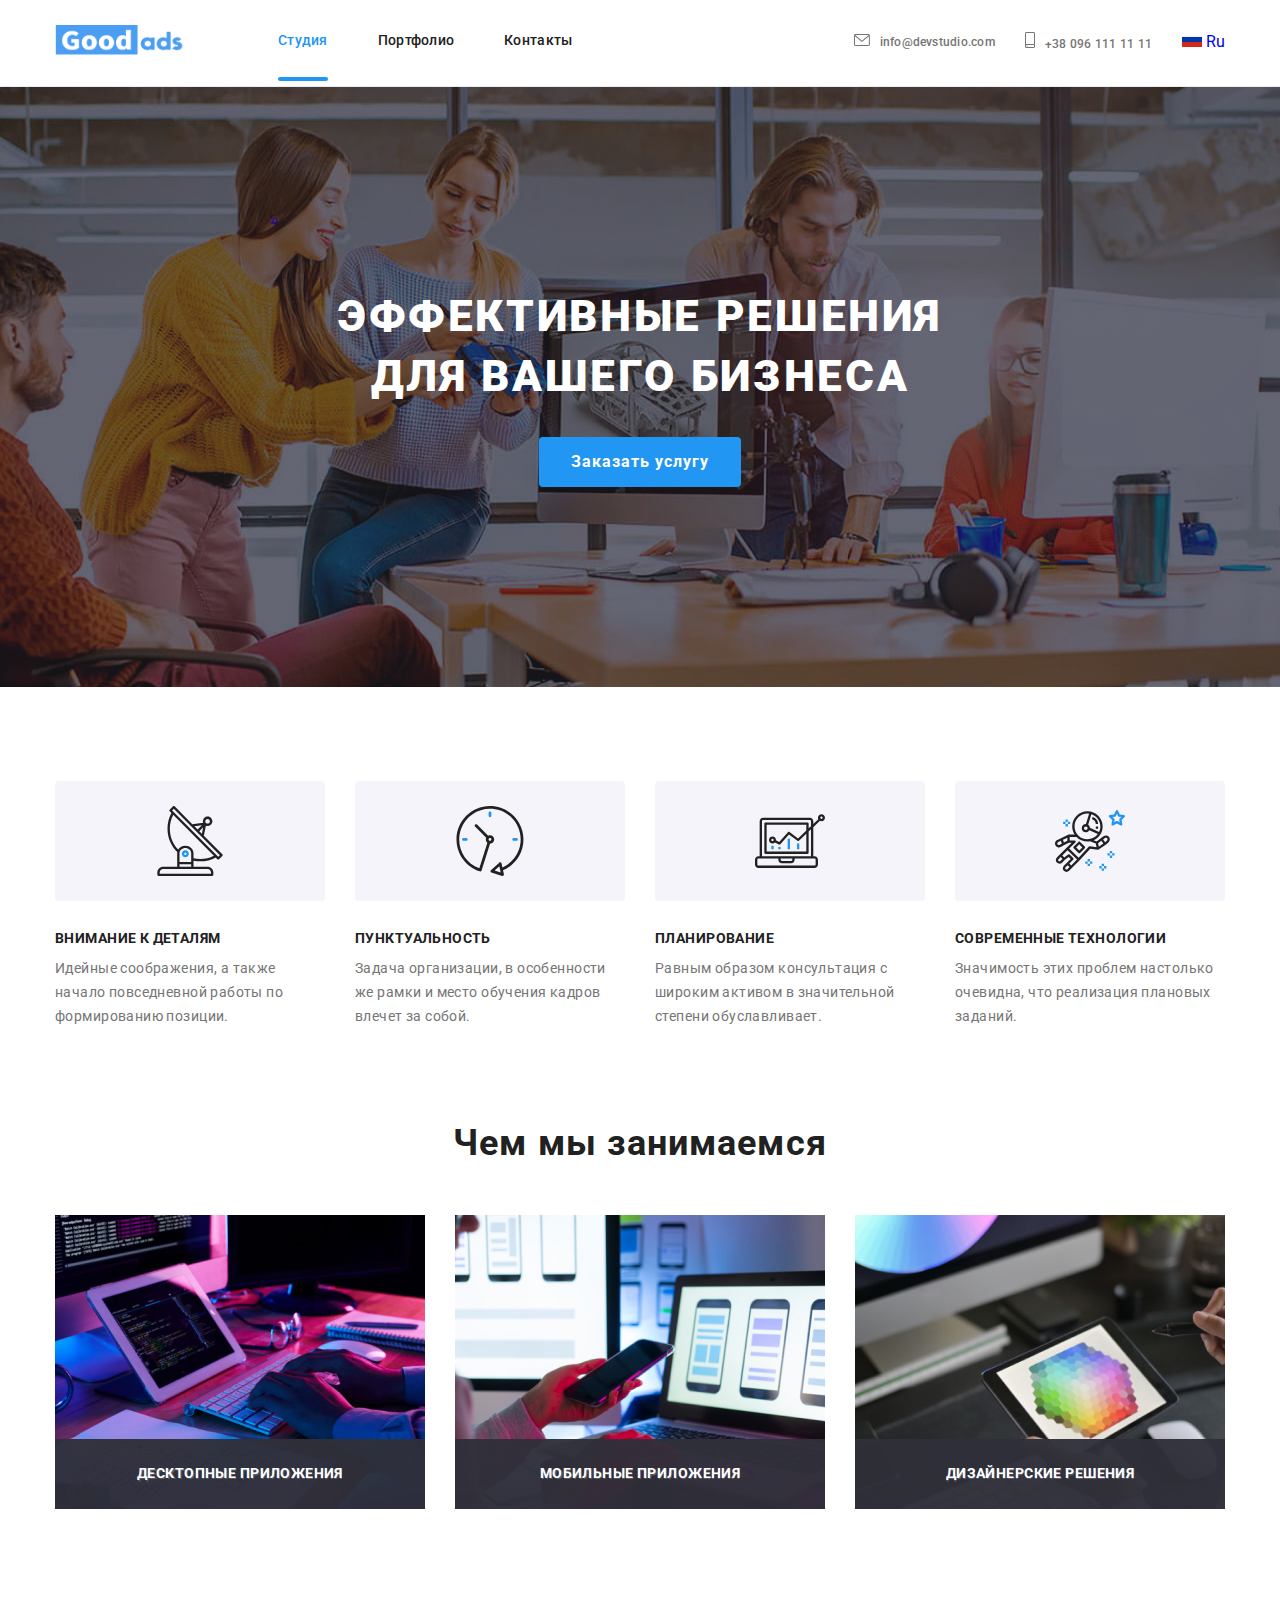
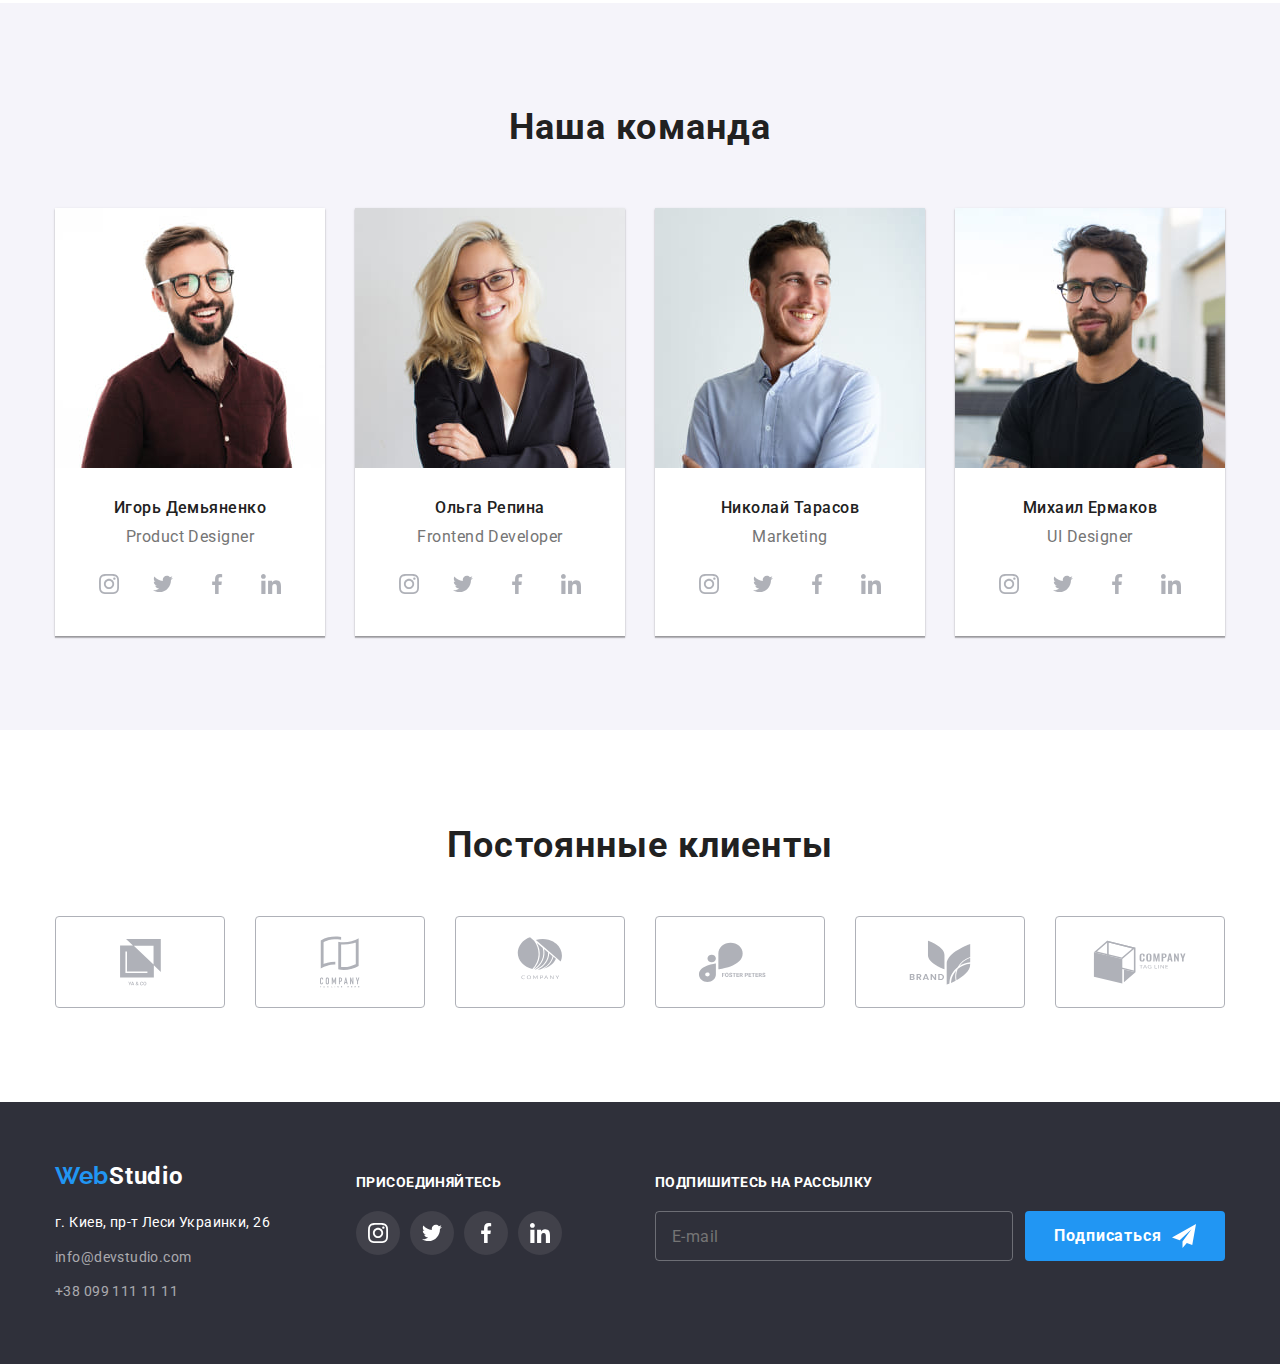
==== commit 04e31bfe: "Поправил языковое меню на мобилке +лого" ====
--- a/index.html
+++ b/index.html
@@ -18,7 +18,7 @@
   <div class="container container-main"> 
     <nav class="header__nav container-main">
         <a class="header__logo" href="#">
-          <span>Good</span>Ads
+          <img src="../images/logo/logo.png" alt="logo" width="130px" height="30px">
         </a>
 
     
@@ -59,12 +59,12 @@
   <li class="lang__item">
     <a href="./index.html" class="lang__link">
       <img src="./images/flag/ru.png" alt="ru flag" width="20px" height="15px">
-    Ру</a>
+    Ru</a>
     <ul class="sub-lang__list">
       <li class="lang__item">
         <a href="./ua/index.html" class="lang__link">
           <img src="./images/flag/ua.png" alt="ua flag" width="20px" height="15px">
-        Укр</a>
+        Ua</a>
       </li>
       <li class="lang__item">
         <a href="./en/index.html" class="lang__link">
@@ -574,13 +574,13 @@
     </button>
     <div class="modalform">
   <h3 class="modalform__title">Оставьте свои данные, мы вам перезвоним</h3>
-  <form action="#" class="form">
+  <form action="#" class="form" id="form">
     <div class="form-field">
       <label for="name" class="form-label">Имя</label>
       <div class="svgwrap">
           <input 
           type="text" 
-          class="form-input" 
+          class="form-input _req" 
           name="name" 
           id="name" 
           />
@@ -591,9 +591,9 @@
       </div>
 
       <div class="form-field">
-        <label for="phone" class="form-label">Телефон</label>
+        <label for="phone" class="form-label ">Телефон</label>
         <div class="input-svg-wrap">
-          <input type="text" class="form-input" name="phone" id="phone" />
+          <input type="text" class="form-input _req" name="phone" id="phone" />
           <svg class="input-icon" width="18" height="18">
             <use href="./images/svg/icons.svg#icon-phone-black-18dp"></use>
           </svg>
@@ -603,7 +603,7 @@
         <div class="form-field">
           <label for="mail" class="form-label">Почта</label>
           <div class="input-svg-wrap">
-            <input type="text" class="form-input" name="mail" id="mail" />
+            <input type="text" class="form-input _req _email" name="mail" id="mail" />
             <svg class="input-icon" width="18" height="18">
               <use href="./images/svg/icons.svg#icon-email-black-18dp"></use>
             </svg>
@@ -621,30 +621,27 @@
         ></textarea>
       </div>
 
-      <div class="agreementsubmit">
-        <div class="agreementfield">
-          <input 
-          type="checkbox" 
-          name="policy" 
-          id="modal-check" 
-          class="modal-check is-hidden">  
-          <label for="modal-check" class="modalchecktext">
-          Соглашаюсь с рассылкой и принимаю 
+      <div class="checkbox">
+      
+        <input id="modal-check" type="checkbox" name="policy" class="modal-check is-hidden _req">
+        <label for="modal-check" class="modalchecktext">
+          Соглашаюсь с рассылкой и принимаю
           <span class="modalchecktext__span">
             <a href="#" class="modalchecktext__link">Условия договора</a>
-            </span>
-          </label> 
-        </div>
+          </span>
+        </label>
+        
         <button type="submit" class="modalchecktext__button">Отправить
-      </button>
+        </button>
       </div>
-    </form>
+      </form>
   </div>
 </div>
 </div>
 
 <script src="./js/modal.js"></script>
 <script src="./js/menu.js"></script>
+<script src="./js/form.js"></script>
 
 
   </body>
--- a/css/main.min.css
+++ b/css/main.min.css
@@ -1 +1 @@
-:root{--main-text-color: #757575;--second-text-color: #212121;--accent-text-color: #2196f3;--background-color: #2f303a;--text-color: #ffffff;--background-text-color: #0f5996;--section-color: #f5f4fa;--border-bottom: #ececec;--border-portfolio-cards: #eeeeee}body{background-color:var(--text-color);font-family:Roboto, -apple-system, BlinkMacSystemFont, avenir next, avenir, segoe ui, helvetica neue, helvetica, Ubuntu, roboto, noto, arial, sans-serif;color:var(--main-text-color)}p,h1,h2,h3,h4,h5,h6{margin:0}ul{margin:0;padding:0}html{-webkit-box-sizing:border-box;box-sizing:border-box}*,*::before,*::after{-webkit-box-sizing:inherit;box-sizing:inherit}ul{list-style:none}.section{padding-top:60px;padding-bottom:60px}@media screen and (min-width: 1200px){.section{padding-top:94px;padding-bottom:94px}}picture,picture img{display:block;width:100%;height:auto}.container{margin-left:auto;margin-right:auto;padding-left:15px;padding-right:15px;width:100%;max-width:1200px}@media screen and (min-width: 480px){.container{width:480px}}@media screen and (min-width: 768px){.container{width:768px}}@media screen and (min-width: 1200px){.container{width:1200px}}@media screen and (min-width: 768px){.container-footer{display:-webkit-box;display:-ms-flexbox;display:flex}}.container-main{position:relative}@media screen and (min-width: 768px){.container-main{display:-webkit-box;display:-ms-flexbox;display:flex}}.header__logo{display:block;margin-top:16px;margin-bottom:16px;font-family:raleway;font-weight:700;font-size:24px;line-height:1.17;color:var(--second-text-color);text-decoration:none;letter-spacing:0.03em;-webkit-transition:color 250ms linear;transition:color 250ms linear;-webkit-transition-timing-function:cubic-bezier(0.4, 0, 0.2, 1);transition-timing-function:cubic-bezier(0.4, 0, 0.2, 1)}@media screen and (min-width: 768px){.header__logo{margin-top:26px;margin-bottom:26px}}@media screen and (min-width: 1200px){.header__logo{font-size:26px;margin-top:25px;margin-bottom:25px}}.header__logo span{color:var(--accent-text-color)}.header__logo span:hover{color:var(--accent-text-color)}.footeradress__logo{font-weight:700;font-size:24px;line-height:1.17;letter-spacing:0.03em;color:var(--text-color);text-decoration:none;cursor:default;-webkit-transition:color 250ms linear;transition:color 250ms linear;-webkit-transition-timing-function:cubic-bezier(0.4, 0, 0.2, 1);transition-timing-function:cubic-bezier(0.4, 0, 0.2, 1)}@media screen and (width: 768px){.footeradress__logo{font-size:26px;line-height:1.19}}.footeradress__logo:hover{color:var(--accent-text-color)}.footeradress__logo span{font-family:Raleway;font-weight:700;font-size:24px;line-height:1.17;letter-spacing:0.03em;color:var(--accent-text-color)}@media screen and (width: 768px){.footeradress__logo span{font-size:26px;line-height:1.19}}.backdrop{overflow-y:auto;width:100vw;height:100vh;background-color:rgba(23,26,36,0.2);position:fixed;top:0;left:0;-webkit-transition:opacity 250ms, visibility 250ms;transition:opacity 250ms, visibility 250ms;-webkit-transition-timing-function:cubic-bezier(0.4, 0, 0.2, 1);transition-timing-function:cubic-bezier(0.4, 0, 0.2, 1)}.modal{width:calc(100% - 30px);max-width:450px;min-height:581px;background-color:var(--text-color);border-radius:5px;position:fixed;top:50%;left:50%;-webkit-transform:scale(1) rotate(0) translate(-50%, -50%);transform:scale(1) rotate(0) translate(-50%, -50%);-webkit-transition:-webkit-transform 250ms;transition:-webkit-transform 250ms;transition:transform 250ms;transition:transform 250ms, -webkit-transform 250ms;-webkit-transition-timing-function:cubic-bezier(0.4, 0, 0.2, 1);transition-timing-function:cubic-bezier(0.4, 0, 0.2, 1)}.backdrop.is-hidden .modal{-webkit-transform:scale(1.5) rotate(270deg);transform:scale(1.5) rotate(270deg)}@media screen and (min-width: 1200px){.modal{max-width:528px}}.modal__close{position:absolute;top:10px;right:10px;width:30px;height:30px;background-color:transparent;border-radius:50%;border:1px solid rgba(0,0,0,0.1);display:-webkit-box;display:-ms-flexbox;display:flex;-webkit-box-align:center;-ms-flex-align:center;align-items:center;-webkit-box-pack:center;-ms-flex-pack:center;justify-content:center;cursor:pointer;-webkit-transition:border-color 250ms;transition:border-color 250ms;-webkit-transition-timing-function:cubic-bezier(0.4, 0, 0.2, 1);transition-timing-function:cubic-bezier(0.4, 0, 0.2, 1)}.modal__close:focus .modal__icon,.modal__close:hover .modal__icon{fill:#2196f3}.modal__icon{-webkit-transition:fill 250ms linear;transition:fill 250ms linear;-webkit-transition-timing-function:cubic-bezier(0.4, 0, 0.2, 1);transition-timing-function:cubic-bezier(0.4, 0, 0.2, 1)}.is-hidden{visibility:hidden;opacity:0;pointer-events:none;position:absolute}.modalform{padding-top:40px;padding-left:40px;padding-right:30px}@media screen and (min-width: 768px){.modalform{padding-top:46px;padding-left:41px;padding-right:39px}}.modalform__title{padding-bottom:12px;font-weight:bold;font-size:20px;line-height:1.5;letter-spacing:0.03em;color:var(--second-text-color);text-align:center}.form-input{border:1px solid rgba(33,33,33,0.2);padding-left:42px;border-radius:4px;outline:none;width:100%;height:40px;-webkit-transition:border-color 250ms linear;transition:border-color 250ms linear;-webkit-transition-timing-function:cubic-bezier(0.4, 0, 0.2, 1);transition-timing-function:cubic-bezier(0.4, 0, 0.2, 1)}.form-input:focus{border-color:var(--accent-text-color);fill:var(--accent-text-color)}.coment{border:1px solid rgba(33,33,33,0.2);padding-top:0;padding:12px 16px;border-radius:4px;outline:none;width:100%;height:120px;resize:none}.coment:focus{border-color:var(--accent-text-color)}textarea::-webkit-input-placeholder{font-size:14px;letter-spacing:0.01em;color:rgba(117,117,117,0.5)}textarea:-ms-input-placeholder{font-size:14px;letter-spacing:0.01em;color:rgba(117,117,117,0.5)}textarea::-ms-input-placeholder{font-size:14px;letter-spacing:0.01em;color:rgba(117,117,117,0.5)}textarea::placeholder{font-size:14px;letter-spacing:0.01em;color:rgba(117,117,117,0.5)}.form-label{position:absolute;padding-bottom:10px;bottom:100%;left:0px;font-weight:400;font-size:12px;line-height:1.2px;letter-spacing:0.01em;color:var(--main-text-color)}.form-input:focus+.form-label{color:royalblue}.form-field{margin-top:30px;position:relative;-webkit-transition:color 250ms linear;transition:color 250ms linear;-webkit-transition-timing-function:cubic-bezier(0.4, 0, 0.2, 1);transition-timing-function:cubic-bezier(0.4, 0, 0.2, 1)}.form-field:focus{fill:var(--accent-text-color)}.input-icon{position:absolute;margin-left:12px;top:50%;-webkit-transform:translateY(-50%);transform:translateY(-50%);left:5px}.svgwrap{position:relative}.agreementfield{padding-left:auto;padding-right:auto}.modalchecktext{display:block;margin-top:8px;margin-bottom:30px;text-align:center;font-size:12px;letter-spacing:0.03em;color:var(--main-text-color)}@media screen and (min-width: 1200px){.modalchecktext{font-size:14px}}.modalchecktext::before{content:"";width:16px;height:15px;border:solid 2px #000000;margin-right:5px;display:inline-block;border-radius:2px}.modal-check:checked+.modalchecktext::before{background-image:url(../images/check-box/check.svg);background-position:center;background-size:cover;background-repeat:no-repeat;border:none}.modal-check:checked+.modalchecktext::before{background-image:url(../images/check-box/check.svg);background-position:center;background-size:cover;background-repeat:no-repeat;border:none}.modalchecktext__span{text-decoration-skip-ink:none;padding-left:4px}.modalchecktext__link{text-decoration-skip-ink:none;color:var(--accent-text-color)}.checkbox-icon{margin-right:8px;display:inline-block;width:16px;height:15px}.modalchecktext__button{display:block;margin-left:auto;margin-right:auto;margin-bottom:40px;border:none;border-radius:4px;width:200px;height:50px;background-color:var(--accent-text-color);font-family:Roboto;font-weight:bold;font-size:16px;line-height:1.9;text-align:center;letter-spacing:0.06em;color:var(--text-color);cursor:pointer;-webkit-transition:color 250ms linear, background-color 250ms linear;transition:color 250ms linear, background-color 250ms linear;-webkit-transition-timing-function:cubic-bezier(0.4, 0, 0.2, 1);transition-timing-function:cubic-bezier(0.4, 0, 0.2, 1)}.modalchecktext__button:hover,.modalchecktext__button:focus{background:var(--background-text-color);-webkit-box-shadow:0px 3px 1px rgba(0,0,0,0.1),0px 1px 2px rgba(0,0,0,0.08),0px 2px 2px rgba(0,0,0,0.12);box-shadow:0px 3px 1px rgba(0,0,0,0.1),0px 1px 2px rgba(0,0,0,0.08),0px 2px 2px rgba(0,0,0,0.12)}.button{display:-webkit-box;display:-ms-flexbox;display:flex;margin-bottom:50px;margin-left:auto;margin-right:auto;-webkit-box-pack:center;-ms-flex-pack:center;justify-content:center}.portfolio{padding-top:45px}@media screen and (min-width: 768px){.portfolio{padding-top:60px;padding-bottom:60px}}@media screen and (min-width: 1200px){.portfolio{padding-top:94px;padding-bottom:94px}}.portfoliobutton{-ms-flex-wrap:wrap;flex-wrap:wrap;-webkit-box-pack:left;-ms-flex-pack:left;justify-content:left;margin-bottom:40px}@media screen and (min-width: 768px){.portfoliobutton{-ms-flex-wrap:nowrap;flex-wrap:nowrap;-webkit-box-pack:center;-ms-flex-pack:center;justify-content:center;margin-bottom:30px}}@media screen and (min-width: 1200px){.portfoliobutton{margin-bottom:20px}}.portfoliobutton__item{padding-top:15px}@media screen and (min-width: 768px){.portfoliobutton__item{padding-top:0}}.portfoliobutton__item+.portfoliobutton__item{padding-left:8px}.portfoliobutton__item:nth-child(3n+4){padding-left:0}@media screen and (min-width: 768px){.portfoliobutton__item:nth-child(3n+4){padding-left:8px}}.portfoliobutton__button{border:none;border-radius:4px;padding-left:22px;padding-right:22px;padding-top:6px;padding-bottom:6px;cursor:pointer;background-color:var(--section-color);font-family:Roboto;font-weight:500;font-size:16px;line-height:1.6;text-align:center;letter-spacing:0.03em;color:var(--second-text-color);-webkit-transition:color 250ms linear, background-color 250ms linear;transition:color 250ms linear, background-color 250ms linear;-webkit-transition-timing-function:cubic-bezier(0.4, 0, 0.2, 1);transition-timing-function:cubic-bezier(0.4, 0, 0.2, 1)}.portfoliobutton__button:hover,.portfoliobutton__buttonfocus{background:var(--accent-text-color);color:var(--text-color);-webkit-box-shadow:0px 3px 1px rgba(0,0,0,0.1),0px 1px 2px rgba(0,0,0,0.08),0px 2px 2px rgba(0,0,0,0.12);box-shadow:0px 3px 1px rgba(0,0,0,0.1),0px 1px 2px rgba(0,0,0,0.08),0px 2px 2px rgba(0,0,0,0.12)}.adresslist__title{display:block;margin-bottom:9px;font-weight:400;font-size:14px;line-height:1.8;letter-spacing:0.03em;color:var(--text-color);text-decoration:none;cursor:default;-webkit-transition:color 250ms linear;transition:color 250ms linear;-webkit-transition-timing-function:cubic-bezier(0.4, 0, 0.2, 1);transition-timing-function:cubic-bezier(0.4, 0, 0.2, 1)}.adresslist__title:hover,.adresslist__title:focus{color:var(--accent-text-color)}.adresslist-post{display:block;margin-bottom:9px;font-weight:400;font-size:14px;line-height:1.8;letter-spacing:0.03em;color:rgba(255,255,255,0.6);text-decoration:none;cursor:default;-webkit-transition:color 250ms linear;transition:color 250ms linear;-webkit-transition-timing-function:cubic-bezier(0.4, 0, 0.2, 1);transition-timing-function:cubic-bezier(0.4, 0, 0.2, 1)}.adresslist-post:hover{color:var(--accent-text-color);text-decoration:none;opacity:0.6}.adresslist-tel{display:block;margin-bottom:0;font-weight:400;font-size:14px;line-height:1.8;letter-spacing:0.03em;color:rgba(255,255,255,0.6);text-decoration:none;cursor:default;-webkit-transition:color 250ms linear;transition:color 250ms linear;-webkit-transition-timing-function:cubic-bezier(0.4, 0, 0.2, 1);transition-timing-function:cubic-bezier(0.4, 0, 0.2, 1)}.adresslist-tel:hover,.adresslist-tel:focus{color:var(--accent-text-color)}.header{border-bottom:1px solid var(--border-bottom)}.header__nav{display:-webkit-box;display:-ms-flexbox;display:flex;-webkit-box-align:center;-ms-flex-align:center;align-items:center;-webkit-box-pack:justify;-ms-flex-pack:justify;justify-content:space-between}@media screen and (min-width: 768px){.header__nav{display:-webkit-box;display:-ms-flexbox;display:flex;-webkit-box-pack:left;-ms-flex-pack:left;justify-content:left;-webkit-box-align:start;-ms-flex-align:start;align-items:flex-start}}.sitenav{display:none;margin-left:93px;font-weight:500;font-size:14px;letter-spacing:0.02em;text-decoration:none}@media screen and (min-width: 768px){.sitenav{display:-webkit-box;display:-ms-flexbox;display:flex}.sitenav .sitenav__item{margin-top:32px}.sitenav .sitenav__link{color:var(--second-text-color);text-decoration:none;-webkit-transition:color 250ms linear;transition:color 250ms linear;-webkit-transition-timing-function:cubic-bezier(0.4, 0, 0.2, 1);transition-timing-function:cubic-bezier(0.4, 0, 0.2, 1)}.sitenav .sitenav__item+.sitenav__item{margin-left:50px}}.sitenav .active::after{content:"";width:100%;height:4px;background-color:var(--accent-text-color);border-radius:2px;position:absolute;left:0;bottom:-33px;pointer-events:none}.sitenav .sitenav__linkcurrent{color:var(--accent-text-color);display:block;text-decoration:none;position:relative}.sitenav .sitenav .sitenav .sitenav__linkcurrent{color:var(--accent-text-color)}.sitenav .sitenav__link{display:block;text-decoration:none}.sitenav .sitenav .sitenav__link:hover,.sitenav .sitenav .sitenav__link:focus{color:var(--accent-text-color)}.open-menu-btn{background:none;border-color:transparent;border:none;padding:0;margin-right:8px;margin-left:auto}@media screen and (min-width: 768px){.open-menu-btn{display:none}}.close-menu-btn{background:none;border-color:transparent;margin-left:auto}@media screen and (min-width: 768px){.close-menu-btn{display:none}}.menu-icon{width:24px;height:16px}.menu-iconclose{width:18px;height:18px}.close-menu-btn{margin-top:0;padding-right:10px;padding-left:10px;padding:0 10px;background:none;border:none;display:block;margin-left:auto;-webkit-transition:color 250ms linear, border-color 250ms;transition:color 250ms linear, border-color 250ms;-webkit-transition-timing-function:cubic-bezier(0.4, 0, 0.2, 1);transition-timing-function:cubic-bezier(0.4, 0, 0.2, 1)}.close-menu-btn:hover,.close-menu-btn:focus{fill:var(--accent-text-color)}.mob-menu{display:none;position:fixed;text-align:left;top:0;left:0;width:100vw;height:100vh;z-index:999;padding-top:21px;padding-bottom:48px;padding-left:40px;padding-right:15px;background-color:#ffffff}@media screen and (min-width: 768px){.mob-menu{display:none;position:static;background-color:initial;top:auto;width:auto;height:auto;z-index:5}}.mob-menu.is-open{display:-webkit-box;display:-ms-flexbox;display:flex;-webkit-box-orient:vertical;-webkit-box-direction:normal;-ms-flex-direction:column;flex-direction:column}.mobmenu__item{padding-bottom:32px}.mob-menu-top{margin-top:0}.mob-menu-bottom{margin-top:auto}.mobmenu__link{font-size:40px;font-weight:500;color:#000000;text-decoration:none;line-height:1, 2;letter-spacing:0.02em}.mobmenu__link:active{color:var(--accent-text-color)}.menu{display:-webkit-box;display:-ms-flexbox;display:flex;-webkit-box-orient:vertical;-webkit-box-direction:normal;-ms-flex-direction:column;flex-direction:column;-webkit-box-pack:justify;-ms-flex-pack:justify;justify-content:space-between;height:100%;padding-left:0;padding-right:0;padding-top:0}.contmobmenu__item{margin-top:32px}.socialmobmenu{display:-webkit-box;display:-ms-flexbox;display:flex;-ms-flex-wrap:wrap;flex-wrap:wrap;margin-top:64px}.socialmobmenu__link{font-size:18px;font-weight:500;line-height:1.22;letter-spacing:0.02em;color:var(--accent-text-color);padding-right:10px;padding-left:10px;-webkit-transition:color 250ms cubic-bezier(0.4, 0, 0.2, 1);transition:color 250ms cubic-bezier(0.4, 0, 0.2, 1);text-decoration:none}.socialmobmenu__item{border-right:solid #757575 1px}.socialmobmenu__item:first-child .socialmobmenu__link{padding-left:0}.socialmobmenu__item:last-child{border-right:none}.phonemobmenu{font-size:34px;font-weight:500;line-height:1.18;letter-spacing:0.02em;padding-left:0;margin-bottom:32px;color:#757575;text-decoration:none;-webkit-transition:color 250ms linear, border-color 250ms;transition:color 250ms linear, border-color 250ms;-webkit-transition-timing-function:cubic-bezier(0.4, 0, 0.2, 1);transition-timing-function:cubic-bezier(0.4, 0, 0.2, 1)}.phonemobmenu:hover,.phonemobmenu:focus{color:var(--accent-text-color)}.mailmobmenu{font-size:24px;font-weight:500;line-height:1.17;letter-spacing:0.02em;text-decoration:none;color:#757575;-webkit-transition:color 250ms linear, border-color 250ms;transition:color 250ms linear, border-color 250ms;-webkit-transition-timing-function:cubic-bezier(0.4, 0, 0.2, 1);transition-timing-function:cubic-bezier(0.4, 0, 0.2, 1)}.mailmobmenu:hover,.mailmobmenu:focus{color:var(--accent-text-color)}.contact{display:none;margin-top:32px;margin-left:305px}@media screen and (min-width: 768px){.contact{margin-top:11px;margin-left:auto;display:-webkit-box;display:-ms-flexbox;display:flex;-webkit-box-orient:vertical;-webkit-box-direction:normal;-ms-flex-direction:column;flex-direction:column}}@media screen and (min-width: 1200px){.contact{margin-top:32px;-webkit-box-orient:horizontal;-webkit-box-direction:normal;-ms-flex-direction:row;flex-direction:row}}.contact__item{margin-top:0}@media screen and (min-width: 768px){.contact__item{margin-top:10px}}@media screen and (min-width: 1200px){.contact__item{margin-top:0}}.contact__item+.contact__item{margin-left:0}@media screen and (min-width: 1200px){.contact__item+.contact__item{margin-left:30px}}.contact__mail{margin-right:8px;width:14px;height:10px}@media screen and (min-width: 1200px){.contact__mail{margin-right:10px;width:16px;height:12px}}.contact__phone{margin-right:8px;width:10px;height:14px}@media screen and (min-width: 768px){.contact__phone{margin-right:10px;width:10px;height:16px}}@media screen and (min-width: 1200px){.contact__phone{margin-right:10px;width:10px;height:16px}}.contact__link{margin-right:0;font-weight:500;font-size:12px;line-height:1.17;color:var(--main-text-color-text-color);fill:#757575;letter-spacing:0.02em;text-decoration:none;-webkit-transition:color 250ms linear;transition:color 250ms linear;-webkit-transition-timing-function:cubic-bezier(0.4, 0, 0.2, 1);transition-timing-function:cubic-bezier(0.4, 0, 0.2, 1)}.contact__link:hover,.contact__link:focus{fill:var(--accent-text-color);color:var(--accent-text-color)}.lang__list{margin-top:32px;margin-left:30px}.lang__list>li:hover .sub-lang__list{display:block}.sub-lang__list{display:none;position:absolute;width:inherit;padding-bottom:0;background-color:whitesmoke}.lang__link{text-decoration:none}.hero{text-align:center;padding:118px 0;margin-left:auto;margin-right:auto;max-width:1600px;background-color:#c4c4c4;background-image:-webkit-gradient(linear, left top, left bottom, from(rgba(47,48,58,0.4)), to(rgba(47,48,58,0.4))),url(../images/bg/Header-1x-m.jpg);background-image:linear-gradient(rgba(47,48,58,0.4), rgba(47,48,58,0.4)),url(../images/bg/Header-1x-m.jpg);background-repeat:no-repeat;background-position:center;background-size:cover}@media not all, screen and (-webkit-min-device-pixel-ratio: 2) and (-webkit-min-device-pixel-ratio: 2) and (-webkit-min-device-pixel-ratio: 2), screen and (min-resolution: 192dpi) and (min-resolution: 2dppx) and (-webkit-min-device-pixel-ratio: 2){.hero{background-image:-webkit-gradient(linear, left top, left bottom, from(rgba(47,48,58,0.4)), to(rgba(47,48,58,0.4))),url(../images/bg/Header-2x-m.jpg);background-image:linear-gradient(rgba(47,48,58,0.4), rgba(47,48,58,0.4)),url(../images/bg/Header-2x-m.jpg)}}@media not all, screen and (min-width: 768px){.hero{background-image:-webkit-gradient(linear, left top, left bottom, from(rgba(47,48,58,0.4)), to(rgba(47,48,58,0.4))),url(../images/bg/Header-1x-t.jpg);background-image:linear-gradient(rgba(47,48,58,0.4), rgba(47,48,58,0.4)),url(../images/bg/Header-1x-t.jpg)}}@media not all, screen and (min-width: 768px) and (-webkit-min-device-pixel-ratio: 2) and (-webkit-min-device-pixel-ratio: 2) and (-webkit-min-device-pixel-ratio: 2), screen and (min-width: 768px) and (min-resolution: 192dpi) and (min-resolution: 2dppx) and (-webkit-min-device-pixel-ratio: 2){.hero{background-image:-webkit-gradient(linear, left top, left bottom, from(rgba(47,48,58,0.4)), to(rgba(47,48,58,0.4))),url(../images/bg/Header-2x-t.jpg);background-image:linear-gradient(rgba(47,48,58,0.4), rgba(47,48,58,0.4)),url(../images/bg/Header-2x-t.jpg)}}@media not all, screen and (min-width: 1200px){.hero{padding:200px 0;background-image:-webkit-gradient(linear, left top, left bottom, from(rgba(47,48,58,0.4)), to(rgba(47,48,58,0.4))),url(../images/bg/Header-1x-d.jpg);background-image:linear-gradient(rgba(47,48,58,0.4), rgba(47,48,58,0.4)),url(../images/bg/Header-1x-d.jpg)}}@media not all, screen and (min-width: 1200px) and (-webkit-min-device-pixel-ratio: 2) and (-webkit-min-device-pixel-ratio: 2) and (-webkit-min-device-pixel-ratio: 2), screen and (min-width: 1200px) and (min-resolution: 192dpi) and (min-resolution: 2dppx) and (-webkit-min-device-pixel-ratio: 2){.hero{background-image:-webkit-gradient(linear, left top, left bottom, from(rgba(47,48,58,0.4)), to(rgba(47,48,58,0.4))),url(../images/bg/Header-2x-d.jpg);background-image:linear-gradient(rgba(47,48,58,0.4), rgba(47,48,58,0.4)),url(../images/bg/Header-2x-d.jpg)}}.hero__title{margin-bottom:30px;font-weight:900;font-size:26px;line-height:1.6;color:var(--text-color);letter-spacing:0.06em;text-transform:uppercase;text-align:center}@media screen and (min-width: 1200px){.hero__title{font-size:44px;line-height:1.36}}.hero__button{border:none;border-radius:4px;padding:10px 32px;margin-bottom:0;font-weight:700;font-size:14px;cursor:pointer;line-height:30px;background-color:var(--accent-text-color);color:var(--text-color);letter-spacing:0.06em;-webkit-transition:color 250ms linear, background-color 250ms linear;transition:color 250ms linear, background-color 250ms linear;-webkit-transition-timing-function:cubic-bezier(0.4, 0, 0.2, 1);transition-timing-function:cubic-bezier(0.4, 0, 0.2, 1)}.hero__button:hover,.hero__button:focus{background-color:var(--background-text-color)}@media screen and (min-width: 768px){.hero__button{font-size:16px}}.section-advantages{padding-bottom:0;margin-bottom:30px}@media screen and (min-width: 768px){.section-advantages{padding-top:60px}}@media screen and (min-width: 1200px){.section-advantages{padding-top:94px;margin-bottom:0}}.advantages__item{padding-bottom:30px;width:100%}@media screen and (min-width: 768px){.advantages__item{width:calc(50% - 15px)}}@media screen and (min-width: 1200px){.advantages__item{margin-left:30px;padding-bottom:0;width:calc(25% - 15px)}.advantages__item:first-child{margin-left:0}}.advantages{display:-webkit-box;display:-ms-flexbox;display:flex;-ms-flex-wrap:wrap;flex-wrap:wrap;-webkit-box-pack:justify;-ms-flex-pack:justify;justify-content:space-between}@media screen and (min-width: 1200px){.advantages{-ms-flex-wrap:nowrap;flex-wrap:nowrap;-webkit-box-pack:center;-ms-flex-pack:center;justify-content:center}}.advantages__title{margin-top:30px;margin-bottom:10px;text-align:center;font-weight:700;font-size:14px;line-height:1.14;letter-spacing:0.03em;color:var(--second-text-color)}@media screen and (min-width: 768px){.advantages__title{text-align:left}}.advantages__div{display:-webkit-box;display:-ms-flexbox;display:flex;-webkit-box-pack:center;-ms-flex-pack:center;justify-content:center;-webkit-box-align:center;-ms-flex-align:center;align-items:center;height:120px;border-radius:4px;background-color:var(--section-color)}.advantages__icon{width:70px;height:70px}.advantages__text{font-weight:400;font-size:14px;line-height:1.71;letter-spacing:0.03em;color:var(--main-text-color)}.whatwedo.section{display:none}@media screen and (min-width: 1200px){.whatwedo.section{width:100%;display:inline-block}}.whatwedo__title{padding:top 94px;margin-bottom:50px;font-weight:700;font-size:36px;line-height:1.16;color:var(--second-text-color);text-align:center;letter-spacing:0.03em}.whatwedo__item{display:-webkit-box;display:-ms-flexbox;display:flex;position:relative}.whatwedo__item+.whatwedo__item{margin-left:30px}.whatwedo__blocktitle{position:absolute;left:0;bottom:0;width:100%;padding:27px 27px;font-family:Roboto;font-weight:700;font-size:14px;line-height:1.1;text-align:center;letter-spacing:0.03em;text-transform:uppercase;background-color:rgba(47,48,58,0.8);color:var(--text-color)}.comand{background-color:var(--section-color)}@media screen and (min-width: 1200px){.comand{margin-top:0}}.comand__title{font-weight:700;font-size:28px;line-height:1.17;text-align:center;letter-spacing:0.03em;color:var(--second-text-color)}@media screen and (min-width: 768px){.comand__title{font-size:28px;line-height:1.7}}@media screen and (min-width: 1200px){.comand__title{font-size:36px;line-height:1.7;margin-bottom:50px}}.professions__name{margin-bottom:10px;font-weight:500;font-size:16px;letter-spacing:0.03em;color:var(--second-text-color)}.professions__item{margin-bottom:16px;font-weight:400;color:var(--main-text-color)}.professions{padding-top:30px;padding-bottom:30px;font-size:16px;line-height:1.2;text-align:center;letter-spacing:0.03em;background-color:var(--text-color)}.comand__item{-webkit-box-shadow:0px 1px 3px rgba(0,0,0,0.12),0px 1px 1px rgba(0,0,0,0.14),0px 2px 1px rgba(0,0,0,0.2);box-shadow:0px 1px 3px rgba(0,0,0,0.12),0px 1px 1px rgba(0,0,0,0.14),0px 2px 1px rgba(0,0,0,0.2);margin-top:30px}@media screen and (min-width: 768px){.comand__item{width:calc(50% - 15px);margin-top:30px}.comand__item:first-child{margin-left:0}}@media screen and (min-width: 1200px){.comand__item{margin-left:30px;width:calc(25% - 15px);margin-top:0}}.comands{-ms-flex-wrap:wrap;flex-wrap:wrap;-webkit-box-pack:justify;-ms-flex-pack:justify;justify-content:space-between}@media screen and (min-width: 768px){.comands{display:-webkit-box;display:-ms-flexbox;display:flex;-ms-flex-wrap:wrap;flex-wrap:wrap;-webkit-box-pack:justify;-ms-flex-pack:justify;justify-content:space-between}}@media screen and (min-width: 1200px){.comands{display:-webkit-box;display:-ms-flexbox;display:flex;-ms-flex-wrap:nowrap;flex-wrap:nowrap;-webkit-box-pack:center;-ms-flex-pack:center;justify-content:center}}.comand__item .img{display:block;width:100%;height:auto}.sociallist{display:-webkit-box;display:-ms-flexbox;display:flex;-webkit-box-pack:center;-ms-flex-pack:center;justify-content:center}.sociallist__item{width:44px;height:44px}.sociallist__item+.sociallist__item{margin-left:10px}.sociallist__link{width:100%;height:100%;border-radius:50%;display:-webkit-box;display:-ms-flexbox;display:flex;-webkit-box-align:center;-ms-flex-align:center;align-items:center;-webkit-box-pack:center;-ms-flex-pack:center;justify-content:center;-webkit-transition:color 250ms linear, background-color 250ms linear;transition:color 250ms linear, background-color 250ms linear;-webkit-transition-timing-function:cubic-bezier(0.4, 0, 0.2, 1);transition-timing-function:cubic-bezier(0.4, 0, 0.2, 1)}.sociallist__link:hover,.sociallist__link:focus{background-color:var(--accent-text-color)}.sociallist__icon{fill:#afb1b8}.sociallist__link:hover .sociallist__icon,.sociallist__link:focus .sociallist__icon{fill:var(--section-color)}.сlients__title{margin-top:0;padding-top:60px;padding-bottom:30px;font-weight:700;font-size:28px;line-height:1.17;text-align:center;letter-spacing:0.03em;color:var(--second-text-color)}@media screen and (min-width: 768px){.сlients__title{padding-bottom:0;margin-bottom:15px}}@media screen and (min-width: 1200px){.сlients__title{padding-top:94px;margin-bottom:35px;font-size:36px}}.clients__list{-ms-flex-wrap:wrap;flex-wrap:wrap;display:-webkit-box;display:-ms-flexbox;display:flex;margin-bottom:45px;margin-left:-15px;margin-right:-15px;-webkit-box-pack:center;-ms-flex-pack:center;justify-content:center}@media screen and (min-width: 768px){.clients__list{margin-bottom:45px}}@media screen and (min-width: 1200px){.clients__list{margin-bottom:79px}}.clients__item{height:92px;width:calc(100% / 2 - 30px);margin:15px}@media screen and (min-width: 768px){.clients__item{width:calc(100% / 3 - 30px)}}@media screen and (min-width: 1200px){.clients__item{width:calc(100% / 6 - 30px)}}.clients__link{width:100%;height:100%;border:solid 1px #afb1b8;border-radius:4px;display:-webkit-box;display:-ms-flexbox;display:flex;-webkit-box-align:center;-ms-flex-align:center;align-items:center;-webkit-box-pack:center;-ms-flex-pack:center;justify-content:center;fill:#afb1b8;-webkit-transition:color 250ms linear, border-color 250ms;transition:color 250ms linear, border-color 250ms;-webkit-transition-timing-function:cubic-bezier(0.4, 0, 0.2, 1);transition-timing-function:cubic-bezier(0.4, 0, 0.2, 1)}.clients__link:hover,.clients__link:focus{border:solid 1px var(--accent-text-color)}.clients__icon{-webkit-transition:fill 250ms linear, border-color 250ms;transition:fill 250ms linear, border-color 250ms;-webkit-transition-timing-function:cubic-bezier(0.4, 0, 0.2, 1);transition-timing-function:cubic-bezier(0.4, 0, 0.2, 1)}.clients__link:hover .clients__icon,.clients__link:focus .clients__icon{fill:var(--accent-text-color)}.footer{display:-webkit-box;display:-ms-flexbox;display:flex}@media screen and (min-width: 768px){.footer{text-align:center}}@media screen and (min-width: 1200px){.footer{text-align:left}}.footer .container{display:block}@media screen and (min-width: 768px){.footer .container{display:-webkit-box;display:-ms-flexbox;display:flex;-ms-flex-wrap:wrap;flex-wrap:wrap}}@media screen and (min-width: 1200px){.footer .container{display:-webkit-box;display:-ms-flexbox;display:flex;-ms-flex-wrap:nowrap;flex-wrap:nowrap}}.adress{margin-top:20px;font-style:normal}.footer{display:-webkit-box;display:-ms-flexbox;display:flex;padding-top:60px;padding-bottom:60px;background-color:var(--background-color)}.footerform{margin-top:60px;padding-top:12px}@media screen and (min-width: 768px){.footerform{margin-left:auto;margin-right:auto;width:100%;max-width:450px}}@media screen and (min-width: 1200px){.footerform{display:block;width:auto;max-width:none;padding-left:93px;margin-left:0;margin-right:0;margin-top:0px}}.footerform__class{display:-webkit-box;display:-ms-flexbox;display:flex;-ms-flex-wrap:wrap;flex-wrap:wrap;text-align:center}@media screen and (min-width: 768px){.footerform__class{-webkit-box-orient:vertical;-webkit-box-direction:normal;-ms-flex-direction:column;flex-direction:column;-webkit-box-align:center;-ms-flex-align:center;align-items:center}}@media screen and (min-width: 1200px){.footerform__class{text-align:left;-webkit-box-orient:horizontal;-webkit-box-direction:normal;-ms-flex-direction:row;flex-direction:row;-webkit-box-align:start;-ms-flex-align:start;align-items:flex-start}}.footerform__title{width:100%;margin-bottom:20px;font-weight:700;font-size:14px;line-height:1.2;letter-spacing:0.03em;color:var(--text-color)}.buttonform{border:none;margin-left:auto;margin-right:auto;margin-top:20px;width:200px;height:50px;background-color:var(--accent-text-color);border-radius:4px;cursor:pointer;fill:var(--text-color);font-family:Roboto;font-weight:bold;font-size:16px;letter-spacing:0.06em;color:var(--text-color);display:-webkit-inline-box;display:-ms-inline-flexbox;display:inline-flex;-webkit-box-align:center;-ms-flex-align:center;align-items:center;-webkit-box-pack:center;-ms-flex-pack:center;justify-content:center;-webkit-transition:background-color 250ms linear;transition:background-color 250ms linear;-webkit-transition-timing-function:cubic-bezier(0.4, 0, 0.2, 1);transition-timing-function:cubic-bezier(0.4, 0, 0.2, 1)}@media screen and (min-width: 768px){.buttonform{margin-left:12px;margin-top:0;margin-right:0}}.buttonform:focus,.buttonform:hover{background:var(--background-text-color);color:var(--text-color);-webkit-box-shadow:0px 3px 1px rgba(0,0,0,0.1),0px 1px 2px rgba(0,0,0,0.08),0px 2px 2px rgba(0,0,0,0.12);box-shadow:0px 3px 1px rgba(0,0,0,0.1),0px 1px 2px rgba(0,0,0,0.08),0px 2px 2px rgba(0,0,0,0.12)}.footeradress{width:231px;margin-left:auto;margin-right:auto;text-align:center;-ms-flex-negative:0;flex-shrink:0}@media screen and (min-width: 768px){.footeradress{width:50%;margin-left:0;margin-right:0}}@media screen and (min-width: 1200px){.footeradress{width:231px;margin-left:0;margin-right:0;text-align:left}}.formfooter__icon{margin-left:10px}.input-email{padding-top:15px;padding-bottom:15px;padding-left:16px;width:100%;height:50px;font-weight:400;font-size:16px;line-height:1.2;letter-spacing:0.03em;color:rgba(255,255,255,0.6);background-color:transparent;border:1px solid rgba(255,255,255,0.3);border-radius:4px}@media screen and (min-width: 768px){.input-email{margin-bottom:20px}}@media screen and (min-width: 1200px){.input-email{width:358px;margin-bottom:0}}.footersocial__list{display:-webkit-box;display:-ms-flexbox;display:flex;-webkit-box-pack:center;-ms-flex-pack:center;justify-content:center}.footersocial{margin-left:0px;padding-top:12px;padding-left:0;text-align:center}@media screen and (min-width: 768px){.footersocial{width:50%;padding-top:0}}@media screen and (min-width: 1200px){.footersocial{width:auto;padding-top:12px;padding-left:70px;text-align:left}}.footersocial__title{margin-top:60px;margin-bottom:20px;font-family:Roboto;font-weight:700;font-size:14px;line-height:1.2;letter-spacing:0.03em;color:var(--text-color)}@media screen and (min-width: 768px){.footersocial__title{margin-top:initial}}.footersocial__item{width:44px;height:44px}.footersocial__item+.footersocial__item{margin-left:10px}.footersocial__link{width:100%;height:100%;border-radius:50%;display:-webkit-box;display:-ms-flexbox;display:flex;-webkit-box-align:center;-ms-flex-align:center;align-items:center;-webkit-box-pack:center;-ms-flex-pack:center;justify-content:center;background-color:rgba(223,219,219,0.1);-webkit-transition:background-color 250ms linear;transition:background-color 250ms linear;-webkit-transition-timing-function:cubic-bezier(0.4, 0, 0.2, 1);transition-timing-function:cubic-bezier(0.4, 0, 0.2, 1)}.footersocial__link:hover,.footersocial__link:focus{background-color:var(--accent-text-color)}.footersocial__icon{fill:var(--text-color)}.link-our-product{text-decoration:none}.link-our-product:focus .cards__text{-webkit-transform:translateY(0);transform:translateY(0)}.pborder__name{font-weight:700;font-size:18px;line-height:2;letter-spacing:0.06em;color:var(--second-text-color)}.pborder__surname{font-weight:400;font-size:16px;line-height:1.9;letter-spacing:0.03em;color:var(--main-text-color)}.pborder{padding:20px 24px;border:solid 1px var(--border-portfolio-cards)}@media screen and (min-width: 768px){.pborder{-webkit-box-flex:1;-ms-flex-positive:1;flex-grow:1}}.cards{display:-webkit-box;display:-ms-flexbox;display:flex;-ms-flex-wrap:wrap;flex-wrap:wrap;-webkit-box-pack:justify;-ms-flex-pack:justify;justify-content:space-between}.cards__text{position:absolute;top:0;left:0;bottom:0;font-family:roboto;font-weight:400;font-size:18px;line-height:1.6;color:var(--text-color);background-color:rgba(33,150,243,0.9);padding:63px 24px;-webkit-transform:translateY(105%);transform:translateY(105%);-webkit-transition:250ms;transition:250ms;-webkit-transition-timing-function:cubic-bezier(0.4, 0, 0.2, 1);transition-timing-function:cubic-bezier(0.4, 0, 0.2, 1)}.cards__item:hover .cards__text{-webkit-transform:translateY(0);transform:translateY(0)}.cards__item{width:100%;padding-top:30px;-webkit-transition:-webkit-box-shadow 250ms;transition:-webkit-box-shadow 250ms;transition:box-shadow 250ms;transition:box-shadow 250ms, -webkit-box-shadow 250ms;-webkit-transition-timing-function:cubic-bezier(0.4, 0, 0.2, 1);transition-timing-function:cubic-bezier(0.4, 0, 0.2, 1)}@media screen and (min-width: 768px){.cards__item{width:calc(50% - 15px)}}@media screen and (min-width: 1200px){.cards__item{width:auto}}.cards__item img{display:block;width:100%;height:auto}@media screen and (min-width: 768px){.cards__item img{display:block}}.cards__item img:hover,.cards__item img:focus{cursor:pointer;-webkit-box-shadow:0px 1px 1px rgba(0,0,0,0.12),0px 4px 4px rgba(0,0,0,0.06),1px 4px 6px rgba(0,0,0,0.16);box-shadow:0px 1px 1px rgba(0,0,0,0.12),0px 4px 4px rgba(0,0,0,0.06),1px 4px 6px rgba(0,0,0,0.16)}.cards__item:nth-child(3n){margin-right:0}.cards__item:nth-last-child(-n+3){margin-bottom:0}.cards__item:hover .portfolio__text{-webkit-transform:translateY(0);transform:translateY(0)}.cards__wrap{position:relative;overflow:hidden}.cards__link{text-decoration:none;display:-webkit-box;display:-ms-flexbox;display:flex;-webkit-box-orient:vertical;-webkit-box-direction:normal;-ms-flex-direction:column;flex-direction:column;height:100%}
+:root{--main-text-color: #757575;--second-text-color: #212121;--accent-text-color: #2196f3;--background-color: #2f303a;--text-color: #ffffff;--background-text-color: #0f5996;--section-color: #f5f4fa;--border-bottom: #ececec;--border-portfolio-cards: #eeeeee}body{background-color:var(--text-color);font-family:Roboto, -apple-system, BlinkMacSystemFont, avenir next, avenir, segoe ui, helvetica neue, helvetica, Ubuntu, roboto, noto, arial, sans-serif;color:var(--main-text-color)}p,h1,h2,h3,h4,h5,h6{margin:0}ul{margin:0;padding:0}html{-webkit-box-sizing:border-box;box-sizing:border-box}*,*::before,*::after{-webkit-box-sizing:inherit;box-sizing:inherit}ul{list-style:none}.section{padding-top:60px;padding-bottom:60px}@media screen and (min-width: 1200px){.section{padding-top:94px;padding-bottom:94px}}picture,picture img{display:block;width:100%;height:auto}.container{margin-left:auto;margin-right:auto;padding-left:15px;padding-right:15px;width:100%;max-width:1200px}@media screen and (min-width: 480px){.container{width:480px}}@media screen and (min-width: 768px){.container{width:768px}}@media screen and (min-width: 1200px){.container{width:1200px}}@media screen and (min-width: 768px){.container-footer{display:-webkit-box;display:-ms-flexbox;display:flex}}.container-main{position:relative}@media screen and (min-width: 768px){.container-main{display:-webkit-box;display:-ms-flexbox;display:flex}}.header__logo{display:block;margin-top:16px;margin-bottom:16px;font-family:raleway;font-weight:700;font-size:24px;line-height:1.17;color:var(--second-text-color);text-decoration:none;letter-spacing:0.03em;-webkit-transition:color 250ms linear;transition:color 250ms linear;-webkit-transition-timing-function:cubic-bezier(0.4, 0, 0.2, 1);transition-timing-function:cubic-bezier(0.4, 0, 0.2, 1)}@media screen and (min-width: 768px){.header__logo{margin-top:26px;margin-bottom:26px}}@media screen and (min-width: 1200px){.header__logo{font-size:26px;margin-top:25px;margin-bottom:25px}}.header__logo span{color:var(--accent-text-color)}.header__logo span:hover{color:var(--accent-text-color)}.footeradress__logo{font-weight:700;font-size:24px;line-height:1.17;letter-spacing:0.03em;color:var(--text-color);text-decoration:none;cursor:default;-webkit-transition:color 250ms linear;transition:color 250ms linear;-webkit-transition-timing-function:cubic-bezier(0.4, 0, 0.2, 1);transition-timing-function:cubic-bezier(0.4, 0, 0.2, 1)}@media screen and (width: 768px){.footeradress__logo{font-size:26px;line-height:1.19}}.footeradress__logo:hover{color:var(--accent-text-color)}.footeradress__logo span{font-family:Raleway;font-weight:700;font-size:24px;line-height:1.17;letter-spacing:0.03em;color:var(--accent-text-color)}@media screen and (width: 768px){.footeradress__logo span{font-size:26px;line-height:1.19}}.backdrop{overflow-y:auto;width:100vw;height:100vh;background-color:rgba(23,26,36,0.2);position:fixed;top:0;left:0;-webkit-transition:opacity 250ms, visibility 250ms;transition:opacity 250ms, visibility 250ms;-webkit-transition-timing-function:cubic-bezier(0.4, 0, 0.2, 1);transition-timing-function:cubic-bezier(0.4, 0, 0.2, 1)}.modal{width:calc(100% - 30px);max-width:450px;min-height:581px;background-color:var(--text-color);border-radius:5px;position:fixed;top:50%;left:50%;-webkit-transform:scale(1) rotate(0) translate(-50%, -50%);transform:scale(1) rotate(0) translate(-50%, -50%);-webkit-transition:-webkit-transform 250ms;transition:-webkit-transform 250ms;transition:transform 250ms;transition:transform 250ms, -webkit-transform 250ms;-webkit-transition-timing-function:cubic-bezier(0.4, 0, 0.2, 1);transition-timing-function:cubic-bezier(0.4, 0, 0.2, 1)}.backdrop.is-hidden .modal{-webkit-transform:scale(1.5) rotate(270deg);transform:scale(1.5) rotate(270deg)}@media screen and (min-width: 1200px){.modal{max-width:528px}}.modal__close{position:absolute;z-index:999;top:10px;right:10px;width:30px;height:30px;background-color:transparent;border-radius:50%;border:1px solid rgba(0,0,0,0.1);display:-webkit-box;display:-ms-flexbox;display:flex;-webkit-box-align:center;-ms-flex-align:center;align-items:center;-webkit-box-pack:center;-ms-flex-pack:center;justify-content:center;cursor:pointer;-webkit-transition:border-color 250ms;transition:border-color 250ms;-webkit-transition-timing-function:cubic-bezier(0.4, 0, 0.2, 1);transition-timing-function:cubic-bezier(0.4, 0, 0.2, 1)}.modal__close:focus .modal__icon,.modal__close:hover .modal__icon{fill:#2196f3}.modal__icon{-webkit-transition:fill 250ms linear;transition:fill 250ms linear;-webkit-transition-timing-function:cubic-bezier(0.4, 0, 0.2, 1);transition-timing-function:cubic-bezier(0.4, 0, 0.2, 1)}.is-hidden{visibility:hidden;opacity:0;pointer-events:none;position:absolute}.modalform{position:relative;padding-top:40px;padding-left:40px;padding-right:30px}@media screen and (min-width: 768px){.modalform{padding-top:46px;padding-left:41px;padding-right:39px}}.modalform::after{content:"";position:absolute;top:0;left:0;width:100%;height:100%;background:url("/images/loader/spinner.gif") center/50px no-repeat;opacity:0;visibility:hidden;-webkit-transition:all 0.5s ease 0s;transition:all 0.5s ease 0s}.modalform._sending::after{opacity:1;visibility:visible}.modalform__title{padding-bottom:12px;font-weight:bold;font-size:20px;line-height:1.5;letter-spacing:0.03em;color:var(--second-text-color);text-align:center}.form-input{border:1px solid rgba(33,33,33,0.2);padding-left:42px;border-radius:4px;outline:none;width:100%;height:40px;-webkit-transition:border-color 250ms linear;transition:border-color 250ms linear;-webkit-transition-timing-function:cubic-bezier(0.4, 0, 0.2, 1);transition-timing-function:cubic-bezier(0.4, 0, 0.2, 1)}.form-input:focus{border-color:var(--accent-text-color);fill:var(--accent-text-color)}.form-input._error{-webkit-box-shadow:0 0 15px red;box-shadow:0 0 15px red}.coment{border:1px solid rgba(33,33,33,0.2);padding-top:0;padding:12px 16px;border-radius:4px;outline:none;width:100%;height:120px;resize:none}.coment:focus{border-color:var(--accent-text-color)}textarea::-webkit-input-placeholder{font-size:14px;letter-spacing:0.01em;color:rgba(117,117,117,0.5)}textarea:-ms-input-placeholder{font-size:14px;letter-spacing:0.01em;color:rgba(117,117,117,0.5)}textarea::-ms-input-placeholder{font-size:14px;letter-spacing:0.01em;color:rgba(117,117,117,0.5)}textarea::placeholder{font-size:14px;letter-spacing:0.01em;color:rgba(117,117,117,0.5)}.form-label{position:absolute;padding-bottom:10px;bottom:100%;left:0px;font-weight:400;font-size:12px;line-height:1.2px;letter-spacing:0.01em;color:var(--main-text-color)}.form-input:focus+.form-label{color:royalblue}.form-field{margin-top:30px;position:relative;-webkit-transition:color 250ms linear;transition:color 250ms linear;-webkit-transition-timing-function:cubic-bezier(0.4, 0, 0.2, 1);transition-timing-function:cubic-bezier(0.4, 0, 0.2, 1)}.form-field:focus{fill:var(--accent-text-color)}.input-icon{position:absolute;margin-left:12px;top:50%;-webkit-transform:translateY(-50%);transform:translateY(-50%);left:5px}.svgwrap{position:relative}.modalchecktext{display:block;margin-top:8px;margin-bottom:30px;text-align:center;font-size:12px;letter-spacing:0.03em;color:var(--main-text-color)}@media screen and (min-width: 1200px){.modalchecktext{font-size:14px}}.modalchecktext::before{content:"";width:16px;height:15px;border:solid 2px #000000;margin-right:5px;display:inline-block;border-radius:2px}.modal-check:checked+.modalchecktext::before{background-image:url(../images/check-box/check.svg);background-position:center;background-size:cover;background-repeat:no-repeat;border:none}.modal-check:checked+.modalchecktext::before{background-image:url(../images/check-box/check.svg);background-position:center;background-size:cover;background-repeat:no-repeat;border:none}.modalchecktext__span{text-decoration-skip-ink:none;padding-left:4px}.modalchecktext__link{text-decoration-skip-ink:none;color:var(--accent-text-color)}.checkbox._error .modalchecktext::before{-webkit-box-shadow:0 0 15px red;box-shadow:0 0 15px red}.checkbox-icon{margin-right:8px;display:inline-block;width:16px;height:15px}.modalchecktext__button{display:block;margin-left:auto;margin-right:auto;margin-bottom:40px;border:none;border-radius:4px;width:200px;height:50px;background-color:var(--accent-text-color);font-family:Roboto;font-weight:bold;font-size:16px;line-height:1.9;text-align:center;letter-spacing:0.06em;color:var(--text-color);cursor:pointer;-webkit-transition:color 250ms linear, background-color 250ms linear;transition:color 250ms linear, background-color 250ms linear;-webkit-transition-timing-function:cubic-bezier(0.4, 0, 0.2, 1);transition-timing-function:cubic-bezier(0.4, 0, 0.2, 1)}.modalchecktext__button:hover,.modalchecktext__button:focus{background:var(--background-text-color);-webkit-box-shadow:0px 3px 1px rgba(0,0,0,0.1),0px 1px 2px rgba(0,0,0,0.08),0px 2px 2px rgba(0,0,0,0.12);box-shadow:0px 3px 1px rgba(0,0,0,0.1),0px 1px 2px rgba(0,0,0,0.08),0px 2px 2px rgba(0,0,0,0.12)}.button{display:-webkit-box;display:-ms-flexbox;display:flex;margin-bottom:50px;margin-left:auto;margin-right:auto;-webkit-box-pack:center;-ms-flex-pack:center;justify-content:center}.portfolio{padding-top:45px}@media screen and (min-width: 768px){.portfolio{padding-top:60px;padding-bottom:60px}}@media screen and (min-width: 1200px){.portfolio{padding-top:94px;padding-bottom:94px}}.portfoliobutton{-ms-flex-wrap:wrap;flex-wrap:wrap;-webkit-box-pack:left;-ms-flex-pack:left;justify-content:left;margin-bottom:40px}@media screen and (min-width: 768px){.portfoliobutton{-ms-flex-wrap:nowrap;flex-wrap:nowrap;-webkit-box-pack:center;-ms-flex-pack:center;justify-content:center;margin-bottom:30px}}@media screen and (min-width: 1200px){.portfoliobutton{margin-bottom:20px}}.portfoliobutton__item{padding-top:15px}@media screen and (min-width: 768px){.portfoliobutton__item{padding-top:0}}.portfoliobutton__item+.portfoliobutton__item{padding-left:8px}.portfoliobutton__item:nth-child(3n+4){padding-left:0}@media screen and (min-width: 768px){.portfoliobutton__item:nth-child(3n+4){padding-left:8px}}.portfoliobutton__button{border:none;border-radius:4px;padding-left:22px;padding-right:22px;padding-top:6px;padding-bottom:6px;cursor:pointer;background-color:var(--section-color);font-family:Roboto;font-weight:500;font-size:16px;line-height:1.6;text-align:center;letter-spacing:0.03em;color:var(--second-text-color);-webkit-transition:color 250ms linear, background-color 250ms linear;transition:color 250ms linear, background-color 250ms linear;-webkit-transition-timing-function:cubic-bezier(0.4, 0, 0.2, 1);transition-timing-function:cubic-bezier(0.4, 0, 0.2, 1)}.portfoliobutton__button:hover,.portfoliobutton__buttonfocus{background:var(--accent-text-color);color:var(--text-color);-webkit-box-shadow:0px 3px 1px rgba(0,0,0,0.1),0px 1px 2px rgba(0,0,0,0.08),0px 2px 2px rgba(0,0,0,0.12);box-shadow:0px 3px 1px rgba(0,0,0,0.1),0px 1px 2px rgba(0,0,0,0.08),0px 2px 2px rgba(0,0,0,0.12)}.adresslist__title{display:block;margin-bottom:9px;font-weight:400;font-size:14px;line-height:1.8;letter-spacing:0.03em;color:var(--text-color);text-decoration:none;cursor:default;-webkit-transition:color 250ms linear;transition:color 250ms linear;-webkit-transition-timing-function:cubic-bezier(0.4, 0, 0.2, 1);transition-timing-function:cubic-bezier(0.4, 0, 0.2, 1)}.adresslist__title:hover,.adresslist__title:focus{color:var(--accent-text-color)}.adresslist-post{display:block;margin-bottom:9px;font-weight:400;font-size:14px;line-height:1.8;letter-spacing:0.03em;color:rgba(255,255,255,0.6);text-decoration:none;cursor:default;-webkit-transition:color 250ms linear;transition:color 250ms linear;-webkit-transition-timing-function:cubic-bezier(0.4, 0, 0.2, 1);transition-timing-function:cubic-bezier(0.4, 0, 0.2, 1)}.adresslist-post:hover{color:var(--accent-text-color);text-decoration:none;opacity:0.6}.adresslist-tel{display:block;margin-bottom:0;font-weight:400;font-size:14px;line-height:1.8;letter-spacing:0.03em;color:rgba(255,255,255,0.6);text-decoration:none;cursor:default;-webkit-transition:color 250ms linear;transition:color 250ms linear;-webkit-transition-timing-function:cubic-bezier(0.4, 0, 0.2, 1);transition-timing-function:cubic-bezier(0.4, 0, 0.2, 1)}.adresslist-tel:hover,.adresslist-tel:focus{color:var(--accent-text-color)}.header{border-bottom:1px solid var(--border-bottom)}.header__nav{display:-webkit-box;display:-ms-flexbox;display:flex;-webkit-box-align:center;-ms-flex-align:center;align-items:center;-webkit-box-pack:justify;-ms-flex-pack:justify;justify-content:space-between}@media screen and (min-width: 768px){.header__nav{display:-webkit-box;display:-ms-flexbox;display:flex;-webkit-box-pack:left;-ms-flex-pack:left;justify-content:left;-webkit-box-align:start;-ms-flex-align:start;align-items:flex-start}}.sitenav{display:none;margin-left:93px;font-weight:500;font-size:14px;letter-spacing:0.02em;text-decoration:none}@media screen and (min-width: 768px){.sitenav{display:-webkit-box;display:-ms-flexbox;display:flex}.sitenav .sitenav__item{margin-top:32px}.sitenav .sitenav__link{color:var(--second-text-color);text-decoration:none;-webkit-transition:color 250ms linear;transition:color 250ms linear;-webkit-transition-timing-function:cubic-bezier(0.4, 0, 0.2, 1);transition-timing-function:cubic-bezier(0.4, 0, 0.2, 1)}.sitenav .sitenav__item+.sitenav__item{margin-left:50px}}.sitenav .active::after{content:"";width:100%;height:4px;background-color:var(--accent-text-color);border-radius:2px;position:absolute;left:0;bottom:-33px;pointer-events:none}.sitenav .sitenav__linkcurrent{color:var(--accent-text-color);display:block;text-decoration:none;position:relative}.sitenav .sitenav .sitenav .sitenav__linkcurrent{color:var(--accent-text-color)}.sitenav .sitenav__link{display:block;text-decoration:none}.sitenav .sitenav .sitenav__link:hover,.sitenav .sitenav .sitenav__link:focus{color:var(--accent-text-color)}.open-menu-btn{background:none;border-color:transparent;border:none;padding:0;margin-right:8px;margin-left:auto}@media screen and (min-width: 768px){.open-menu-btn{display:none}}.close-menu-btn{background:none;border-color:transparent;margin-left:auto}@media screen and (min-width: 768px){.close-menu-btn{display:none}}.menu-icon{width:24px;height:16px}.menu-iconclose{width:18px;height:18px}.close-menu-btn{margin-top:0;padding-right:10px;padding-left:10px;padding:0 10px;background:none;border:none;display:block;margin-left:auto;-webkit-transition:color 250ms linear, border-color 250ms;transition:color 250ms linear, border-color 250ms;-webkit-transition-timing-function:cubic-bezier(0.4, 0, 0.2, 1);transition-timing-function:cubic-bezier(0.4, 0, 0.2, 1)}.close-menu-btn:hover,.close-menu-btn:focus{fill:var(--accent-text-color)}.mob-menu{display:none;position:fixed;text-align:left;top:0;left:0;width:100vw;height:100vh;z-index:999;padding-top:21px;padding-bottom:48px;padding-left:40px;padding-right:15px;background-color:#ffffff}@media screen and (min-width: 768px){.mob-menu{display:none;position:static;background-color:initial;top:auto;width:auto;height:auto;z-index:5}}.mob-menu.is-open{display:-webkit-box;display:-ms-flexbox;display:flex;-webkit-box-orient:vertical;-webkit-box-direction:normal;-ms-flex-direction:column;flex-direction:column}.mobmenu__item{padding-bottom:32px}.mob-menu-top{margin-top:0}.mob-menu-bottom{margin-top:auto}.mobmenu__link{font-size:40px;font-weight:500;color:#000000;text-decoration:none;line-height:1, 2;letter-spacing:0.02em}.mobmenu__link:active{color:var(--accent-text-color)}.menu{display:-webkit-box;display:-ms-flexbox;display:flex;-webkit-box-orient:vertical;-webkit-box-direction:normal;-ms-flex-direction:column;flex-direction:column;-webkit-box-pack:justify;-ms-flex-pack:justify;justify-content:space-between;height:100%;padding-left:0;padding-right:0;padding-top:0}.contmobmenu__item{margin-top:32px}.socialmobmenu{display:-webkit-box;display:-ms-flexbox;display:flex;-ms-flex-wrap:wrap;flex-wrap:wrap;margin-top:64px}.socialmobmenu__link{font-size:18px;font-weight:500;line-height:1.22;letter-spacing:0.02em;color:var(--accent-text-color);padding-right:10px;padding-left:10px;-webkit-transition:color 250ms cubic-bezier(0.4, 0, 0.2, 1);transition:color 250ms cubic-bezier(0.4, 0, 0.2, 1);text-decoration:none}.socialmobmenu__item{border-right:solid #757575 1px}.socialmobmenu__item:first-child .socialmobmenu__link{padding-left:0}.socialmobmenu__item:last-child{border-right:none}.phonemobmenu{font-size:34px;font-weight:500;line-height:1.18;letter-spacing:0.02em;padding-left:0;margin-bottom:32px;color:#757575;text-decoration:none;-webkit-transition:color 250ms linear, border-color 250ms;transition:color 250ms linear, border-color 250ms;-webkit-transition-timing-function:cubic-bezier(0.4, 0, 0.2, 1);transition-timing-function:cubic-bezier(0.4, 0, 0.2, 1)}.phonemobmenu:hover,.phonemobmenu:focus{color:var(--accent-text-color)}.mailmobmenu{font-size:24px;font-weight:500;line-height:1.17;letter-spacing:0.02em;text-decoration:none;color:#757575;-webkit-transition:color 250ms linear, border-color 250ms;transition:color 250ms linear, border-color 250ms;-webkit-transition-timing-function:cubic-bezier(0.4, 0, 0.2, 1);transition-timing-function:cubic-bezier(0.4, 0, 0.2, 1)}.mailmobmenu:hover,.mailmobmenu:focus{color:var(--accent-text-color)}.contact{display:none;margin-top:32px;margin-left:305px}@media screen and (min-width: 768px){.contact{margin-top:11px;margin-left:auto;display:-webkit-box;display:-ms-flexbox;display:flex;-webkit-box-orient:vertical;-webkit-box-direction:normal;-ms-flex-direction:column;flex-direction:column}}@media screen and (min-width: 1200px){.contact{margin-top:32px;-webkit-box-orient:horizontal;-webkit-box-direction:normal;-ms-flex-direction:row;flex-direction:row}}.contact__item{margin-top:0}@media screen and (min-width: 768px){.contact__item{margin-top:10px}}@media screen and (min-width: 1200px){.contact__item{margin-top:0}}.contact__item+.contact__item{margin-left:0}@media screen and (min-width: 1200px){.contact__item+.contact__item{margin-left:30px}}.contact__mail{margin-right:8px;width:14px;height:10px}@media screen and (min-width: 1200px){.contact__mail{margin-right:10px;width:16px;height:12px}}.contact__phone{margin-right:8px;width:10px;height:14px}@media screen and (min-width: 768px){.contact__phone{margin-right:10px;width:10px;height:16px}}@media screen and (min-width: 1200px){.contact__phone{margin-right:10px;width:10px;height:16px}}.contact__link{margin-right:0;font-weight:500;font-size:12px;line-height:1.17;color:var(--main-text-color-text-color);fill:#757575;letter-spacing:0.02em;text-decoration:none;-webkit-transition:color 250ms linear;transition:color 250ms linear;-webkit-transition-timing-function:cubic-bezier(0.4, 0, 0.2, 1);transition-timing-function:cubic-bezier(0.4, 0, 0.2, 1)}.contact__link:hover,.contact__link:focus{fill:var(--accent-text-color);color:var(--accent-text-color)}.lang__list{text-align:end;margin-right:6px}@media screen and (min-width: 768px){.lang__list{margin-top:32px;text-align:inherit;margin-left:30px;margin-right:0}}.lang__list>li:hover .sub-lang__list{display:block}.sub-lang__list{display:none;position:absolute;right:22px;width:inherit;padding-bottom:0;background-color:whitesmoke}@media screen and (min-width: 768px){.sub-lang__list{right:inherit}}.lang__link{text-decoration:none}.hero{text-align:center;padding:118px 0;margin-left:auto;margin-right:auto;max-width:1600px;background-color:#c4c4c4;background-image:-webkit-gradient(linear, left top, left bottom, from(rgba(47,48,58,0.4)), to(rgba(47,48,58,0.4))),url(../images/bg/Header-1x-m.jpg);background-image:linear-gradient(rgba(47,48,58,0.4), rgba(47,48,58,0.4)),url(../images/bg/Header-1x-m.jpg);background-repeat:no-repeat;background-position:center;background-size:cover}@media not all, screen and (-webkit-min-device-pixel-ratio: 2) and (-webkit-min-device-pixel-ratio: 2) and (-webkit-min-device-pixel-ratio: 2), screen and (min-resolution: 192dpi) and (min-resolution: 2dppx) and (-webkit-min-device-pixel-ratio: 2){.hero{background-image:-webkit-gradient(linear, left top, left bottom, from(rgba(47,48,58,0.4)), to(rgba(47,48,58,0.4))),url(../images/bg/Header-2x-m.jpg);background-image:linear-gradient(rgba(47,48,58,0.4), rgba(47,48,58,0.4)),url(../images/bg/Header-2x-m.jpg)}}@media not all, screen and (min-width: 768px){.hero{background-image:-webkit-gradient(linear, left top, left bottom, from(rgba(47,48,58,0.4)), to(rgba(47,48,58,0.4))),url(../images/bg/Header-1x-t.jpg);background-image:linear-gradient(rgba(47,48,58,0.4), rgba(47,48,58,0.4)),url(../images/bg/Header-1x-t.jpg)}}@media not all, screen and (min-width: 768px) and (-webkit-min-device-pixel-ratio: 2) and (-webkit-min-device-pixel-ratio: 2) and (-webkit-min-device-pixel-ratio: 2), screen and (min-width: 768px) and (min-resolution: 192dpi) and (min-resolution: 2dppx) and (-webkit-min-device-pixel-ratio: 2){.hero{background-image:-webkit-gradient(linear, left top, left bottom, from(rgba(47,48,58,0.4)), to(rgba(47,48,58,0.4))),url(../images/bg/Header-2x-t.jpg);background-image:linear-gradient(rgba(47,48,58,0.4), rgba(47,48,58,0.4)),url(../images/bg/Header-2x-t.jpg)}}@media not all, screen and (min-width: 1200px){.hero{padding:200px 0;background-image:-webkit-gradient(linear, left top, left bottom, from(rgba(47,48,58,0.4)), to(rgba(47,48,58,0.4))),url(../images/bg/Header-1x-d.jpg);background-image:linear-gradient(rgba(47,48,58,0.4), rgba(47,48,58,0.4)),url(../images/bg/Header-1x-d.jpg)}}@media not all, screen and (min-width: 1200px) and (-webkit-min-device-pixel-ratio: 2) and (-webkit-min-device-pixel-ratio: 2) and (-webkit-min-device-pixel-ratio: 2), screen and (min-width: 1200px) and (min-resolution: 192dpi) and (min-resolution: 2dppx) and (-webkit-min-device-pixel-ratio: 2){.hero{background-image:-webkit-gradient(linear, left top, left bottom, from(rgba(47,48,58,0.4)), to(rgba(47,48,58,0.4))),url(../images/bg/Header-2x-d.jpg);background-image:linear-gradient(rgba(47,48,58,0.4), rgba(47,48,58,0.4)),url(../images/bg/Header-2x-d.jpg)}}.hero__title{margin-bottom:30px;font-weight:900;font-size:26px;line-height:1.6;color:var(--text-color);letter-spacing:0.06em;text-transform:uppercase;text-align:center}@media screen and (min-width: 1200px){.hero__title{font-size:44px;line-height:1.36}}.hero__button{border:none;border-radius:4px;padding:10px 32px;margin-bottom:0;font-weight:700;font-size:14px;cursor:pointer;line-height:30px;background-color:var(--accent-text-color);color:var(--text-color);letter-spacing:0.06em;-webkit-transition:color 250ms linear, background-color 250ms linear;transition:color 250ms linear, background-color 250ms linear;-webkit-transition-timing-function:cubic-bezier(0.4, 0, 0.2, 1);transition-timing-function:cubic-bezier(0.4, 0, 0.2, 1)}.hero__button:hover,.hero__button:focus{background-color:var(--background-text-color)}@media screen and (min-width: 768px){.hero__button{font-size:16px}}.section-advantages{padding-bottom:0;margin-bottom:30px}@media screen and (min-width: 768px){.section-advantages{padding-top:60px}}@media screen and (min-width: 1200px){.section-advantages{padding-top:94px;margin-bottom:0}}.advantages__item{padding-bottom:30px;width:100%}@media screen and (min-width: 768px){.advantages__item{width:calc(50% - 15px)}}@media screen and (min-width: 1200px){.advantages__item{margin-left:30px;padding-bottom:0;width:calc(25% - 15px)}.advantages__item:first-child{margin-left:0}}.advantages{display:-webkit-box;display:-ms-flexbox;display:flex;-ms-flex-wrap:wrap;flex-wrap:wrap;-webkit-box-pack:justify;-ms-flex-pack:justify;justify-content:space-between}@media screen and (min-width: 1200px){.advantages{-ms-flex-wrap:nowrap;flex-wrap:nowrap;-webkit-box-pack:center;-ms-flex-pack:center;justify-content:center}}.advantages__title{margin-top:30px;margin-bottom:10px;text-align:center;font-weight:700;font-size:14px;line-height:1.14;letter-spacing:0.03em;color:var(--second-text-color)}@media screen and (min-width: 768px){.advantages__title{text-align:left}}.advantages__div{display:-webkit-box;display:-ms-flexbox;display:flex;-webkit-box-pack:center;-ms-flex-pack:center;justify-content:center;-webkit-box-align:center;-ms-flex-align:center;align-items:center;height:120px;border-radius:4px;background-color:var(--section-color)}.advantages__icon{width:70px;height:70px}.advantages__text{font-weight:400;font-size:14px;line-height:1.71;letter-spacing:0.03em;color:var(--main-text-color)}.whatwedo.section{display:none}@media screen and (min-width: 1200px){.whatwedo.section{width:100%;display:inline-block}}.whatwedo__title{padding:top 94px;margin-bottom:50px;font-weight:700;font-size:36px;line-height:1.16;color:var(--second-text-color);text-align:center;letter-spacing:0.03em}.whatwedo__item{display:-webkit-box;display:-ms-flexbox;display:flex;position:relative}.whatwedo__item+.whatwedo__item{margin-left:30px}.whatwedo__blocktitle{position:absolute;left:0;bottom:0;width:100%;padding:27px 27px;font-family:Roboto;font-weight:700;font-size:14px;line-height:1.1;text-align:center;letter-spacing:0.03em;text-transform:uppercase;background-color:rgba(47,48,58,0.8);color:var(--text-color)}.comand{background-color:var(--section-color)}@media screen and (min-width: 1200px){.comand{margin-top:0}}.comand__title{font-weight:700;font-size:28px;line-height:1.17;text-align:center;letter-spacing:0.03em;color:var(--second-text-color)}@media screen and (min-width: 768px){.comand__title{font-size:28px;line-height:1.7}}@media screen and (min-width: 1200px){.comand__title{font-size:36px;line-height:1.7;margin-bottom:50px}}.professions__name{margin-bottom:10px;font-weight:500;font-size:16px;letter-spacing:0.03em;color:var(--second-text-color)}.professions__item{margin-bottom:16px;font-weight:400;color:var(--main-text-color)}.professions{padding-top:30px;padding-bottom:30px;font-size:16px;line-height:1.2;text-align:center;letter-spacing:0.03em;background-color:var(--text-color)}.comand__item{-webkit-box-shadow:0px 1px 3px rgba(0,0,0,0.12),0px 1px 1px rgba(0,0,0,0.14),0px 2px 1px rgba(0,0,0,0.2);box-shadow:0px 1px 3px rgba(0,0,0,0.12),0px 1px 1px rgba(0,0,0,0.14),0px 2px 1px rgba(0,0,0,0.2);margin-top:30px}@media screen and (min-width: 768px){.comand__item{width:calc(50% - 15px);margin-top:30px}.comand__item:first-child{margin-left:0}}@media screen and (min-width: 1200px){.comand__item{margin-left:30px;width:calc(25% - 15px);margin-top:0}}.comands{-ms-flex-wrap:wrap;flex-wrap:wrap;-webkit-box-pack:justify;-ms-flex-pack:justify;justify-content:space-between}@media screen and (min-width: 768px){.comands{display:-webkit-box;display:-ms-flexbox;display:flex;-ms-flex-wrap:wrap;flex-wrap:wrap;-webkit-box-pack:justify;-ms-flex-pack:justify;justify-content:space-between}}@media screen and (min-width: 1200px){.comands{display:-webkit-box;display:-ms-flexbox;display:flex;-ms-flex-wrap:nowrap;flex-wrap:nowrap;-webkit-box-pack:center;-ms-flex-pack:center;justify-content:center}}.comand__item .img{display:block;width:100%;height:auto}.sociallist{display:-webkit-box;display:-ms-flexbox;display:flex;-webkit-box-pack:center;-ms-flex-pack:center;justify-content:center}.sociallist__item{width:44px;height:44px}.sociallist__item+.sociallist__item{margin-left:10px}.sociallist__link{width:100%;height:100%;border-radius:50%;display:-webkit-box;display:-ms-flexbox;display:flex;-webkit-box-align:center;-ms-flex-align:center;align-items:center;-webkit-box-pack:center;-ms-flex-pack:center;justify-content:center;-webkit-transition:color 250ms linear, background-color 250ms linear;transition:color 250ms linear, background-color 250ms linear;-webkit-transition-timing-function:cubic-bezier(0.4, 0, 0.2, 1);transition-timing-function:cubic-bezier(0.4, 0, 0.2, 1)}.sociallist__link:hover,.sociallist__link:focus{background-color:var(--accent-text-color)}.sociallist__icon{fill:#afb1b8}.sociallist__link:hover .sociallist__icon,.sociallist__link:focus .sociallist__icon{fill:var(--section-color)}.сlients__title{margin-top:0;padding-top:60px;padding-bottom:30px;font-weight:700;font-size:28px;line-height:1.17;text-align:center;letter-spacing:0.03em;color:var(--second-text-color)}@media screen and (min-width: 768px){.сlients__title{padding-bottom:0;margin-bottom:15px}}@media screen and (min-width: 1200px){.сlients__title{padding-top:94px;margin-bottom:35px;font-size:36px}}.clients__list{-ms-flex-wrap:wrap;flex-wrap:wrap;display:-webkit-box;display:-ms-flexbox;display:flex;margin-bottom:45px;margin-left:-15px;margin-right:-15px;-webkit-box-pack:center;-ms-flex-pack:center;justify-content:center}@media screen and (min-width: 768px){.clients__list{margin-bottom:45px}}@media screen and (min-width: 1200px){.clients__list{margin-bottom:79px}}.clients__item{height:92px;width:calc(100% / 2 - 30px);margin:15px}@media screen and (min-width: 768px){.clients__item{width:calc(100% / 3 - 30px)}}@media screen and (min-width: 1200px){.clients__item{width:calc(100% / 6 - 30px)}}.clients__link{width:100%;height:100%;border:solid 1px #afb1b8;border-radius:4px;display:-webkit-box;display:-ms-flexbox;display:flex;-webkit-box-align:center;-ms-flex-align:center;align-items:center;-webkit-box-pack:center;-ms-flex-pack:center;justify-content:center;fill:#afb1b8;-webkit-transition:color 250ms linear, border-color 250ms;transition:color 250ms linear, border-color 250ms;-webkit-transition-timing-function:cubic-bezier(0.4, 0, 0.2, 1);transition-timing-function:cubic-bezier(0.4, 0, 0.2, 1)}.clients__link:hover,.clients__link:focus{border:solid 1px var(--accent-text-color)}.clients__icon{-webkit-transition:fill 250ms linear, border-color 250ms;transition:fill 250ms linear, border-color 250ms;-webkit-transition-timing-function:cubic-bezier(0.4, 0, 0.2, 1);transition-timing-function:cubic-bezier(0.4, 0, 0.2, 1)}.clients__link:hover .clients__icon,.clients__link:focus .clients__icon{fill:var(--accent-text-color)}.footer{display:-webkit-box;display:-ms-flexbox;display:flex}@media screen and (min-width: 768px){.footer{text-align:center}}@media screen and (min-width: 1200px){.footer{text-align:left}}.footer .container{display:block}@media screen and (min-width: 768px){.footer .container{display:-webkit-box;display:-ms-flexbox;display:flex;-ms-flex-wrap:wrap;flex-wrap:wrap}}@media screen and (min-width: 1200px){.footer .container{display:-webkit-box;display:-ms-flexbox;display:flex;-ms-flex-wrap:nowrap;flex-wrap:nowrap}}.adress{margin-top:20px;font-style:normal}.footer{display:-webkit-box;display:-ms-flexbox;display:flex;padding-top:60px;padding-bottom:60px;background-color:var(--background-color)}.footerform{margin-top:60px;padding-top:12px}@media screen and (min-width: 768px){.footerform{margin-left:auto;margin-right:auto;width:100%;max-width:450px}}@media screen and (min-width: 1200px){.footerform{display:block;width:auto;max-width:none;padding-left:93px;margin-left:0;margin-right:0;margin-top:0px}}.footerform__class{display:-webkit-box;display:-ms-flexbox;display:flex;-ms-flex-wrap:wrap;flex-wrap:wrap;text-align:center}@media screen and (min-width: 768px){.footerform__class{-webkit-box-orient:vertical;-webkit-box-direction:normal;-ms-flex-direction:column;flex-direction:column;-webkit-box-align:center;-ms-flex-align:center;align-items:center}}@media screen and (min-width: 1200px){.footerform__class{text-align:left;-webkit-box-orient:horizontal;-webkit-box-direction:normal;-ms-flex-direction:row;flex-direction:row;-webkit-box-align:start;-ms-flex-align:start;align-items:flex-start}}.footerform__title{width:100%;margin-bottom:20px;font-weight:700;font-size:14px;line-height:1.2;letter-spacing:0.03em;color:var(--text-color)}.buttonform{border:none;margin-left:auto;margin-right:auto;margin-top:20px;width:200px;height:50px;background-color:var(--accent-text-color);border-radius:4px;cursor:pointer;fill:var(--text-color);font-family:Roboto;font-weight:bold;font-size:16px;letter-spacing:0.06em;color:var(--text-color);display:-webkit-inline-box;display:-ms-inline-flexbox;display:inline-flex;-webkit-box-align:center;-ms-flex-align:center;align-items:center;-webkit-box-pack:center;-ms-flex-pack:center;justify-content:center;-webkit-transition:background-color 250ms linear;transition:background-color 250ms linear;-webkit-transition-timing-function:cubic-bezier(0.4, 0, 0.2, 1);transition-timing-function:cubic-bezier(0.4, 0, 0.2, 1)}@media screen and (min-width: 768px){.buttonform{margin-left:12px;margin-top:0;margin-right:0}}.buttonform:focus,.buttonform:hover{background:var(--background-text-color);color:var(--text-color);-webkit-box-shadow:0px 3px 1px rgba(0,0,0,0.1),0px 1px 2px rgba(0,0,0,0.08),0px 2px 2px rgba(0,0,0,0.12);box-shadow:0px 3px 1px rgba(0,0,0,0.1),0px 1px 2px rgba(0,0,0,0.08),0px 2px 2px rgba(0,0,0,0.12)}.footeradress{width:231px;margin-left:auto;margin-right:auto;text-align:center;-ms-flex-negative:0;flex-shrink:0}@media screen and (min-width: 768px){.footeradress{width:50%;margin-left:0;margin-right:0}}@media screen and (min-width: 1200px){.footeradress{width:231px;margin-left:0;margin-right:0;text-align:left}}.formfooter__icon{margin-left:10px}.input-email{padding-top:15px;padding-bottom:15px;padding-left:16px;width:100%;height:50px;font-weight:400;font-size:16px;line-height:1.2;letter-spacing:0.03em;color:rgba(255,255,255,0.6);background-color:transparent;border:1px solid rgba(255,255,255,0.3);border-radius:4px}@media screen and (min-width: 768px){.input-email{margin-bottom:20px}}@media screen and (min-width: 1200px){.input-email{width:358px;margin-bottom:0}}.footersocial__list{display:-webkit-box;display:-ms-flexbox;display:flex;-webkit-box-pack:center;-ms-flex-pack:center;justify-content:center}.footersocial{margin-left:0px;padding-top:12px;padding-left:0;text-align:center}@media screen and (min-width: 768px){.footersocial{width:50%;padding-top:0}}@media screen and (min-width: 1200px){.footersocial{width:auto;padding-top:12px;padding-left:70px;text-align:left}}.footersocial__title{margin-top:60px;margin-bottom:20px;font-family:Roboto;font-weight:700;font-size:14px;line-height:1.2;letter-spacing:0.03em;color:var(--text-color)}@media screen and (min-width: 768px){.footersocial__title{margin-top:initial}}.footersocial__item{width:44px;height:44px}.footersocial__item+.footersocial__item{margin-left:10px}.footersocial__link{width:100%;height:100%;border-radius:50%;display:-webkit-box;display:-ms-flexbox;display:flex;-webkit-box-align:center;-ms-flex-align:center;align-items:center;-webkit-box-pack:center;-ms-flex-pack:center;justify-content:center;background-color:rgba(223,219,219,0.1);-webkit-transition:background-color 250ms linear;transition:background-color 250ms linear;-webkit-transition-timing-function:cubic-bezier(0.4, 0, 0.2, 1);transition-timing-function:cubic-bezier(0.4, 0, 0.2, 1)}.footersocial__link:hover,.footersocial__link:focus{background-color:var(--accent-text-color)}.footersocial__icon{fill:var(--text-color)}.link-our-product{text-decoration:none}.link-our-product:focus .cards__text{-webkit-transform:translateY(0);transform:translateY(0)}.pborder__name{font-weight:700;font-size:18px;line-height:2;letter-spacing:0.06em;color:var(--second-text-color)}.pborder__surname{font-weight:400;font-size:16px;line-height:1.9;letter-spacing:0.03em;color:var(--main-text-color)}.pborder{padding:20px 24px;border:solid 1px var(--border-portfolio-cards)}@media screen and (min-width: 768px){.pborder{-webkit-box-flex:1;-ms-flex-positive:1;flex-grow:1}}.cards{display:-webkit-box;display:-ms-flexbox;display:flex;-ms-flex-wrap:wrap;flex-wrap:wrap;-webkit-box-pack:justify;-ms-flex-pack:justify;justify-content:space-between}.cards__text{position:absolute;top:0;left:0;bottom:0;font-family:roboto;font-weight:400;font-size:18px;line-height:1.6;color:var(--text-color);background-color:rgba(33,150,243,0.9);padding:63px 24px;-webkit-transform:translateY(105%);transform:translateY(105%);-webkit-transition:250ms;transition:250ms;-webkit-transition-timing-function:cubic-bezier(0.4, 0, 0.2, 1);transition-timing-function:cubic-bezier(0.4, 0, 0.2, 1)}.cards__item:hover .cards__text{-webkit-transform:translateY(0);transform:translateY(0)}.cards__item{width:100%;padding-top:30px;-webkit-transition:-webkit-box-shadow 250ms;transition:-webkit-box-shadow 250ms;transition:box-shadow 250ms;transition:box-shadow 250ms, -webkit-box-shadow 250ms;-webkit-transition-timing-function:cubic-bezier(0.4, 0, 0.2, 1);transition-timing-function:cubic-bezier(0.4, 0, 0.2, 1)}@media screen and (min-width: 768px){.cards__item{width:calc(50% - 15px)}}@media screen and (min-width: 1200px){.cards__item{width:auto}}.cards__item img{display:block;width:100%;height:auto}@media screen and (min-width: 768px){.cards__item img{display:block}}.cards__item img:hover,.cards__item img:focus{cursor:pointer;-webkit-box-shadow:0px 1px 1px rgba(0,0,0,0.12),0px 4px 4px rgba(0,0,0,0.06),1px 4px 6px rgba(0,0,0,0.16);box-shadow:0px 1px 1px rgba(0,0,0,0.12),0px 4px 4px rgba(0,0,0,0.06),1px 4px 6px rgba(0,0,0,0.16)}.cards__item:nth-child(3n){margin-right:0}.cards__item:nth-last-child(-n+3){margin-bottom:0}.cards__item:hover .portfolio__text{-webkit-transform:translateY(0);transform:translateY(0)}.cards__wrap{position:relative;overflow:hidden}.cards__link{text-decoration:none;display:-webkit-box;display:-ms-flexbox;display:flex;-webkit-box-orient:vertical;-webkit-box-direction:normal;-ms-flex-direction:column;flex-direction:column;height:100%}
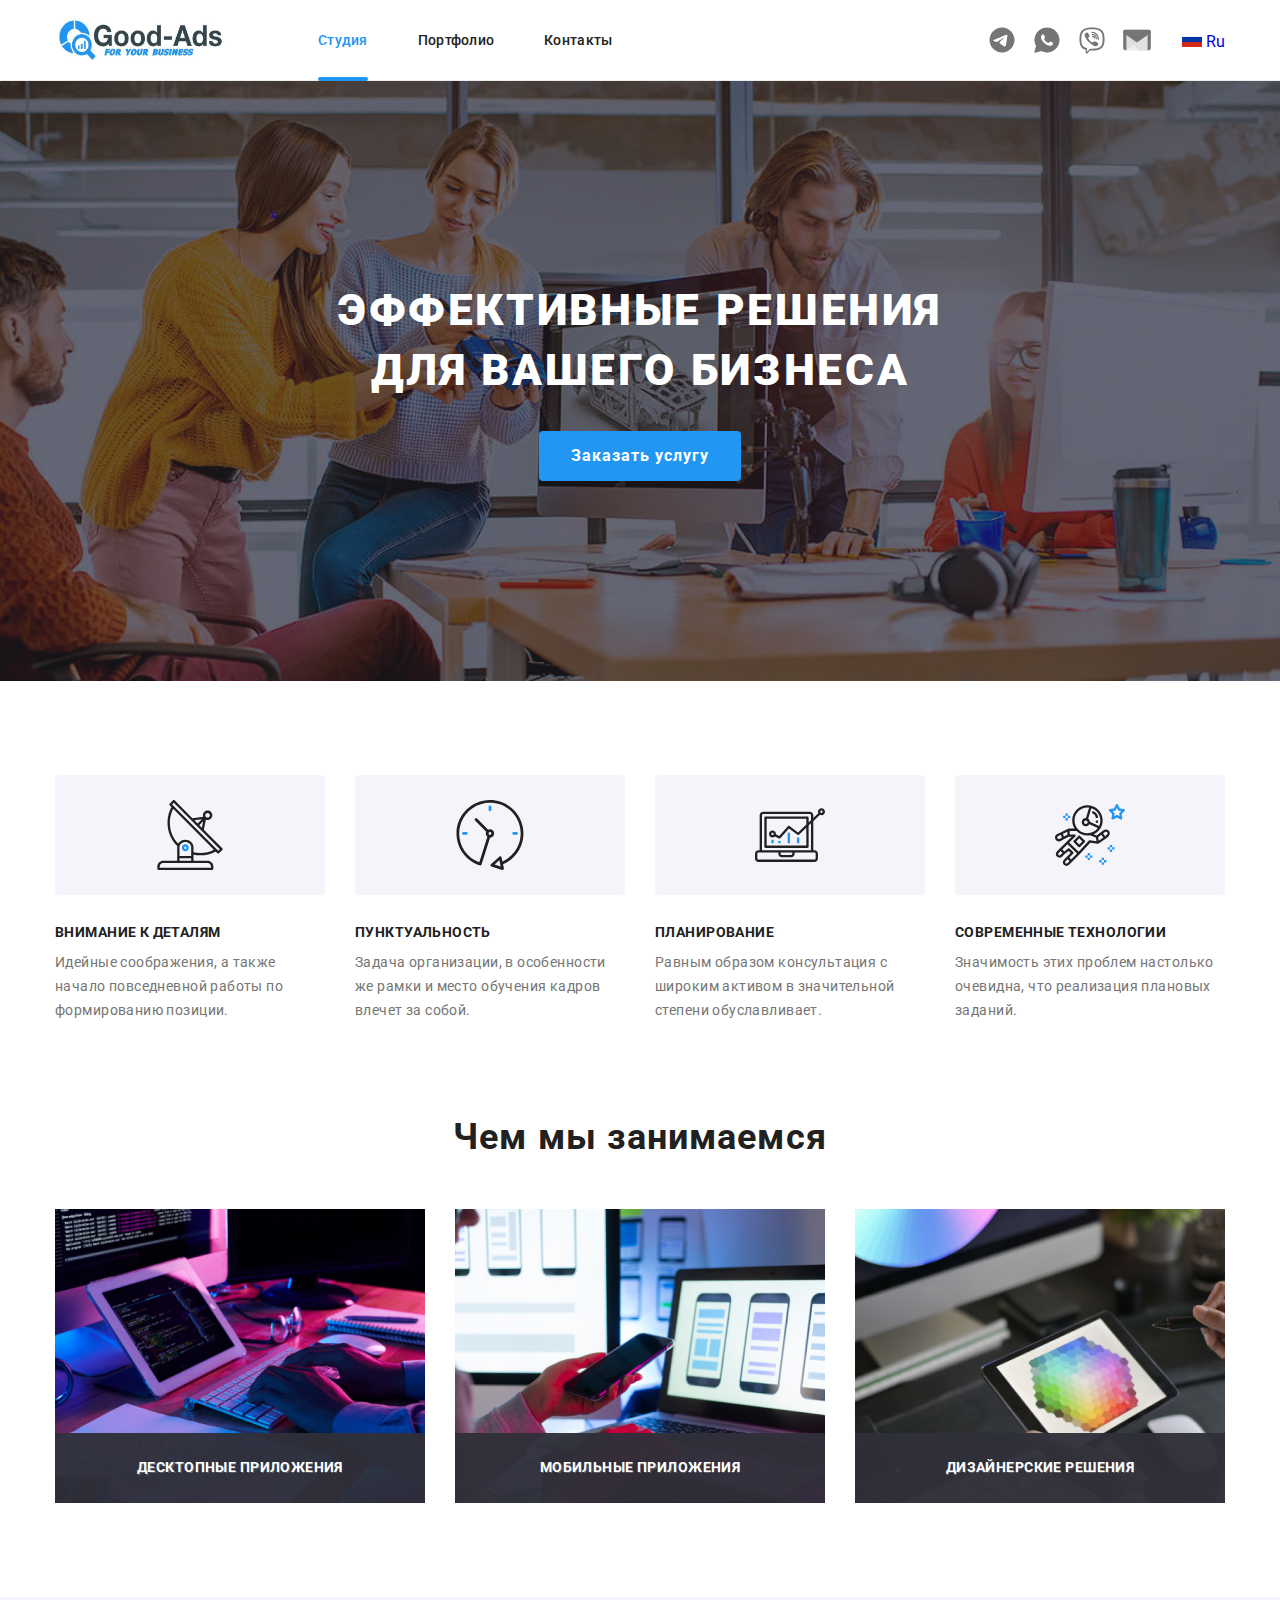
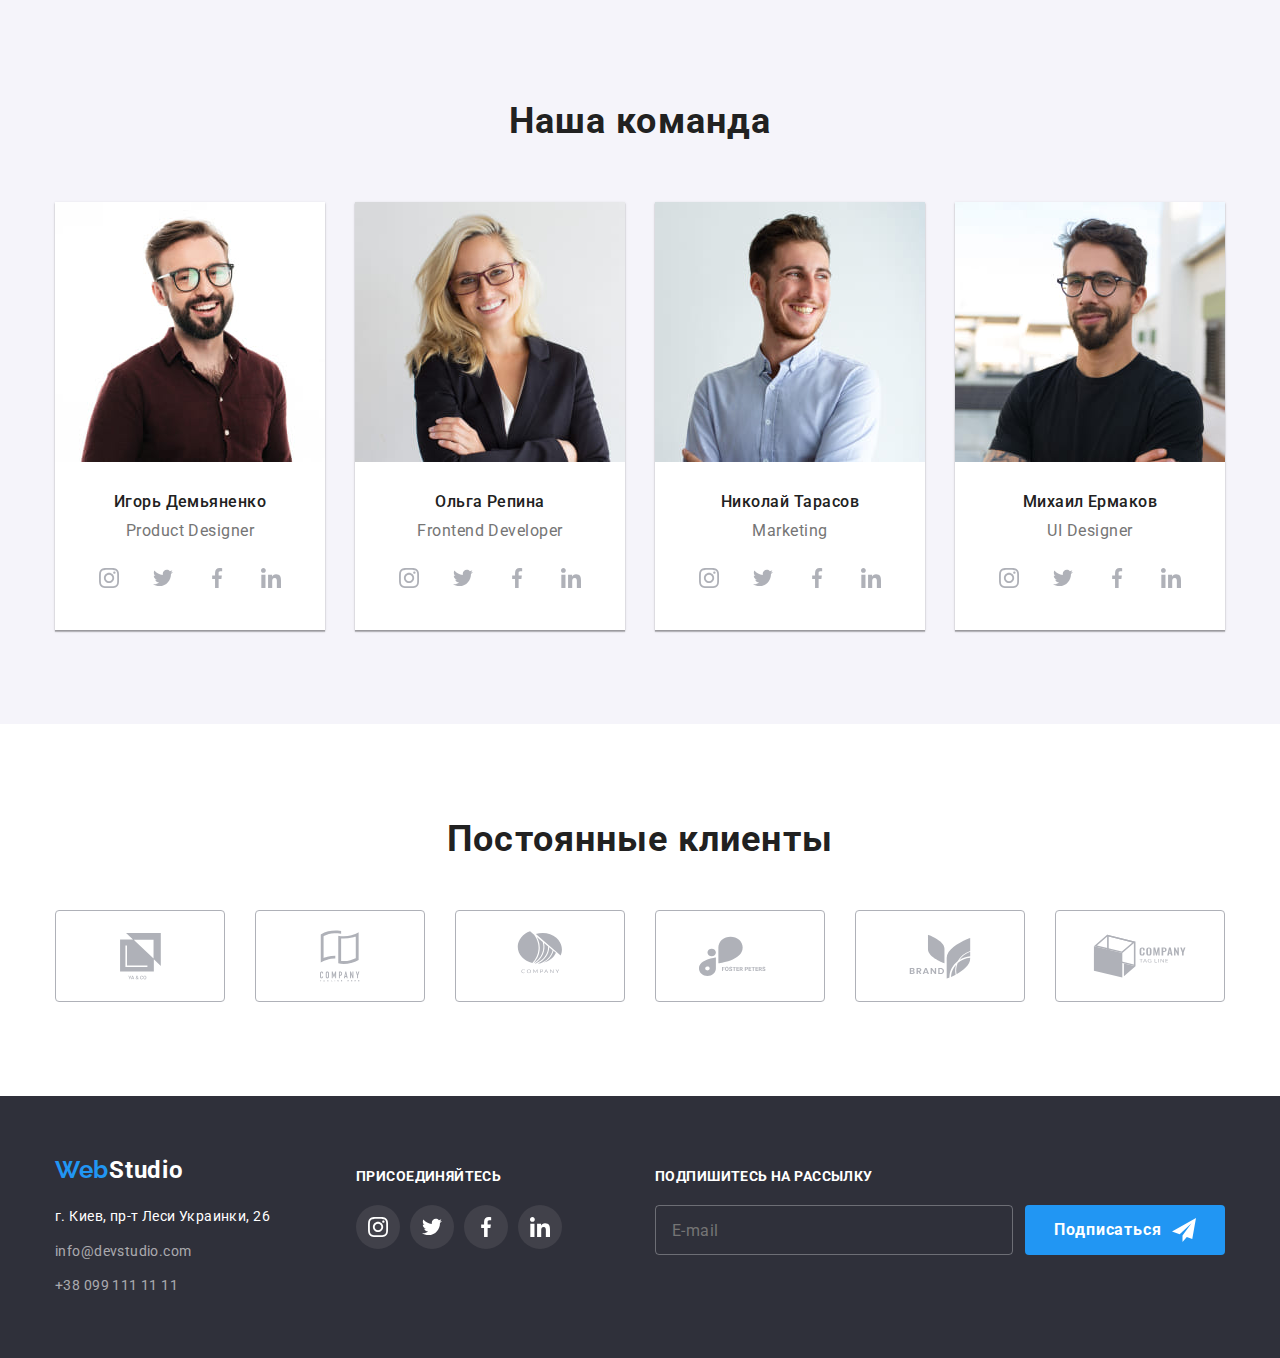
==== commit 9ef86a43: "Заменил контакты в шапке +логотип" ====
--- a/index.html
+++ b/index.html
@@ -18,7 +18,7 @@
   <div class="container container-main"> 
     <nav class="header__nav container-main">
         <a class="header__logo" href="#">
-          <img src="../images/logo/logo.png" alt="logo" width="130px" height="30px">
+          <img src="../images/logo/logo.png" alt="logo" width="170px" height="50px">
         </a>
 
     
@@ -41,18 +41,38 @@
 <ul class="contact">
 
   <li class="contact__item">
-    <a class="contact__link" href="mailto:info@devstudio.com">
-      <svg class="contact__mail" width="16" height="12">
-        <use href="./images/svg/icons.svg#icon-envelope"></use>
-      </svg>info@devstudio.com</a>
+    <a href="" class="contact__link telegram">
+      <svg class="contact__icon " width="30" height="30">
+        <use href="./images/svg/icons.svg#icon-icons8-telegram-app"></use>
+      </svg>
+    </a>
   </li>
 
   <li class="contact__item">
-    <a class="contact__link" href="tel:+380961111111">
-      <svg class="contact__phone" width="10" height="16">
-        <use href="./images/svg/icons.svg#icon-smartphone"></use>
-      </svg>+38 096 111 11 11</a>
+    <a href="" class="contact__link-whatsapp">
+      <svg class="contact__icon" width="30" height="30">
+        <use href="./images/svg/icons.svg#icon-icons8-whatsapp"></use>
+      </svg>
+    </a>
   </li>
+
+  <li class="contact__item">
+    <a href="" class="contact__link-viber">
+      <svg class="contact__icon" width="30" height="30">
+        <use href="./images/svg/icons.svg#icon-icons8-viber"></use>
+      </svg>
+    </a>
+  </li>
+
+  <li class="contact__item">
+    <a href="" class="contact__link-gmail">
+      <svg class="contact__icon" width="30" height="30">
+        <use href="./images/svg/icons.svg#icon-icons8-gmail-logo"></use>
+      </svg>
+    </a>
+  </li>
+
+  
 </ul>
 
 <ul class="lang__list">
--- a/css/main.min.css
+++ b/css/main.min.css
@@ -1 +1 @@
-:root{--main-text-color: #757575;--second-text-color: #212121;--accent-text-color: #2196f3;--background-color: #2f303a;--text-color: #ffffff;--background-text-color: #0f5996;--section-color: #f5f4fa;--border-bottom: #ececec;--border-portfolio-cards: #eeeeee}body{background-color:var(--text-color);font-family:Roboto, -apple-system, BlinkMacSystemFont, avenir next, avenir, segoe ui, helvetica neue, helvetica, Ubuntu, roboto, noto, arial, sans-serif;color:var(--main-text-color)}p,h1,h2,h3,h4,h5,h6{margin:0}ul{margin:0;padding:0}html{-webkit-box-sizing:border-box;box-sizing:border-box}*,*::before,*::after{-webkit-box-sizing:inherit;box-sizing:inherit}ul{list-style:none}.section{padding-top:60px;padding-bottom:60px}@media screen and (min-width: 1200px){.section{padding-top:94px;padding-bottom:94px}}picture,picture img{display:block;width:100%;height:auto}.container{margin-left:auto;margin-right:auto;padding-left:15px;padding-right:15px;width:100%;max-width:1200px}@media screen and (min-width: 480px){.container{width:480px}}@media screen and (min-width: 768px){.container{width:768px}}@media screen and (min-width: 1200px){.container{width:1200px}}@media screen and (min-width: 768px){.container-footer{display:-webkit-box;display:-ms-flexbox;display:flex}}.container-main{position:relative}@media screen and (min-width: 768px){.container-main{display:-webkit-box;display:-ms-flexbox;display:flex}}.header__logo{display:block;margin-top:16px;margin-bottom:16px;font-family:raleway;font-weight:700;font-size:24px;line-height:1.17;color:var(--second-text-color);text-decoration:none;letter-spacing:0.03em;-webkit-transition:color 250ms linear;transition:color 250ms linear;-webkit-transition-timing-function:cubic-bezier(0.4, 0, 0.2, 1);transition-timing-function:cubic-bezier(0.4, 0, 0.2, 1)}@media screen and (min-width: 768px){.header__logo{margin-top:26px;margin-bottom:26px}}@media screen and (min-width: 1200px){.header__logo{font-size:26px;margin-top:25px;margin-bottom:25px}}.header__logo span{color:var(--accent-text-color)}.header__logo span:hover{color:var(--accent-text-color)}.footeradress__logo{font-weight:700;font-size:24px;line-height:1.17;letter-spacing:0.03em;color:var(--text-color);text-decoration:none;cursor:default;-webkit-transition:color 250ms linear;transition:color 250ms linear;-webkit-transition-timing-function:cubic-bezier(0.4, 0, 0.2, 1);transition-timing-function:cubic-bezier(0.4, 0, 0.2, 1)}@media screen and (width: 768px){.footeradress__logo{font-size:26px;line-height:1.19}}.footeradress__logo:hover{color:var(--accent-text-color)}.footeradress__logo span{font-family:Raleway;font-weight:700;font-size:24px;line-height:1.17;letter-spacing:0.03em;color:var(--accent-text-color)}@media screen and (width: 768px){.footeradress__logo span{font-size:26px;line-height:1.19}}.backdrop{overflow-y:auto;width:100vw;height:100vh;background-color:rgba(23,26,36,0.2);position:fixed;top:0;left:0;-webkit-transition:opacity 250ms, visibility 250ms;transition:opacity 250ms, visibility 250ms;-webkit-transition-timing-function:cubic-bezier(0.4, 0, 0.2, 1);transition-timing-function:cubic-bezier(0.4, 0, 0.2, 1)}.modal{width:calc(100% - 30px);max-width:450px;min-height:581px;background-color:var(--text-color);border-radius:5px;position:fixed;top:50%;left:50%;-webkit-transform:scale(1) rotate(0) translate(-50%, -50%);transform:scale(1) rotate(0) translate(-50%, -50%);-webkit-transition:-webkit-transform 250ms;transition:-webkit-transform 250ms;transition:transform 250ms;transition:transform 250ms, -webkit-transform 250ms;-webkit-transition-timing-function:cubic-bezier(0.4, 0, 0.2, 1);transition-timing-function:cubic-bezier(0.4, 0, 0.2, 1)}.backdrop.is-hidden .modal{-webkit-transform:scale(1.5) rotate(270deg);transform:scale(1.5) rotate(270deg)}@media screen and (min-width: 1200px){.modal{max-width:528px}}.modal__close{position:absolute;z-index:999;top:10px;right:10px;width:30px;height:30px;background-color:transparent;border-radius:50%;border:1px solid rgba(0,0,0,0.1);display:-webkit-box;display:-ms-flexbox;display:flex;-webkit-box-align:center;-ms-flex-align:center;align-items:center;-webkit-box-pack:center;-ms-flex-pack:center;justify-content:center;cursor:pointer;-webkit-transition:border-color 250ms;transition:border-color 250ms;-webkit-transition-timing-function:cubic-bezier(0.4, 0, 0.2, 1);transition-timing-function:cubic-bezier(0.4, 0, 0.2, 1)}.modal__close:focus .modal__icon,.modal__close:hover .modal__icon{fill:#2196f3}.modal__icon{-webkit-transition:fill 250ms linear;transition:fill 250ms linear;-webkit-transition-timing-function:cubic-bezier(0.4, 0, 0.2, 1);transition-timing-function:cubic-bezier(0.4, 0, 0.2, 1)}.is-hidden{visibility:hidden;opacity:0;pointer-events:none;position:absolute}.modalform{position:relative;padding-top:40px;padding-left:40px;padding-right:30px}@media screen and (min-width: 768px){.modalform{padding-top:46px;padding-left:41px;padding-right:39px}}.modalform::after{content:"";position:absolute;top:0;left:0;width:100%;height:100%;background:url("/images/loader/spinner.gif") center/50px no-repeat;opacity:0;visibility:hidden;-webkit-transition:all 0.5s ease 0s;transition:all 0.5s ease 0s}.modalform._sending::after{opacity:1;visibility:visible}.modalform__title{padding-bottom:12px;font-weight:bold;font-size:20px;line-height:1.5;letter-spacing:0.03em;color:var(--second-text-color);text-align:center}.form-input{border:1px solid rgba(33,33,33,0.2);padding-left:42px;border-radius:4px;outline:none;width:100%;height:40px;-webkit-transition:border-color 250ms linear;transition:border-color 250ms linear;-webkit-transition-timing-function:cubic-bezier(0.4, 0, 0.2, 1);transition-timing-function:cubic-bezier(0.4, 0, 0.2, 1)}.form-input:focus{border-color:var(--accent-text-color);fill:var(--accent-text-color)}.form-input._error{-webkit-box-shadow:0 0 15px red;box-shadow:0 0 15px red}.coment{border:1px solid rgba(33,33,33,0.2);padding-top:0;padding:12px 16px;border-radius:4px;outline:none;width:100%;height:120px;resize:none}.coment:focus{border-color:var(--accent-text-color)}textarea::-webkit-input-placeholder{font-size:14px;letter-spacing:0.01em;color:rgba(117,117,117,0.5)}textarea:-ms-input-placeholder{font-size:14px;letter-spacing:0.01em;color:rgba(117,117,117,0.5)}textarea::-ms-input-placeholder{font-size:14px;letter-spacing:0.01em;color:rgba(117,117,117,0.5)}textarea::placeholder{font-size:14px;letter-spacing:0.01em;color:rgba(117,117,117,0.5)}.form-label{position:absolute;padding-bottom:10px;bottom:100%;left:0px;font-weight:400;font-size:12px;line-height:1.2px;letter-spacing:0.01em;color:var(--main-text-color)}.form-input:focus+.form-label{color:royalblue}.form-field{margin-top:30px;position:relative;-webkit-transition:color 250ms linear;transition:color 250ms linear;-webkit-transition-timing-function:cubic-bezier(0.4, 0, 0.2, 1);transition-timing-function:cubic-bezier(0.4, 0, 0.2, 1)}.form-field:focus{fill:var(--accent-text-color)}.input-icon{position:absolute;margin-left:12px;top:50%;-webkit-transform:translateY(-50%);transform:translateY(-50%);left:5px}.svgwrap{position:relative}.modalchecktext{display:block;margin-top:8px;margin-bottom:30px;text-align:center;font-size:12px;letter-spacing:0.03em;color:var(--main-text-color)}@media screen and (min-width: 1200px){.modalchecktext{font-size:14px}}.modalchecktext::before{content:"";width:16px;height:15px;border:solid 2px #000000;margin-right:5px;display:inline-block;border-radius:2px}.modal-check:checked+.modalchecktext::before{background-image:url(../images/check-box/check.svg);background-position:center;background-size:cover;background-repeat:no-repeat;border:none}.modal-check:checked+.modalchecktext::before{background-image:url(../images/check-box/check.svg);background-position:center;background-size:cover;background-repeat:no-repeat;border:none}.modalchecktext__span{text-decoration-skip-ink:none;padding-left:4px}.modalchecktext__link{text-decoration-skip-ink:none;color:var(--accent-text-color)}.checkbox._error .modalchecktext::before{-webkit-box-shadow:0 0 15px red;box-shadow:0 0 15px red}.checkbox-icon{margin-right:8px;display:inline-block;width:16px;height:15px}.modalchecktext__button{display:block;margin-left:auto;margin-right:auto;margin-bottom:40px;border:none;border-radius:4px;width:200px;height:50px;background-color:var(--accent-text-color);font-family:Roboto;font-weight:bold;font-size:16px;line-height:1.9;text-align:center;letter-spacing:0.06em;color:var(--text-color);cursor:pointer;-webkit-transition:color 250ms linear, background-color 250ms linear;transition:color 250ms linear, background-color 250ms linear;-webkit-transition-timing-function:cubic-bezier(0.4, 0, 0.2, 1);transition-timing-function:cubic-bezier(0.4, 0, 0.2, 1)}.modalchecktext__button:hover,.modalchecktext__button:focus{background:var(--background-text-color);-webkit-box-shadow:0px 3px 1px rgba(0,0,0,0.1),0px 1px 2px rgba(0,0,0,0.08),0px 2px 2px rgba(0,0,0,0.12);box-shadow:0px 3px 1px rgba(0,0,0,0.1),0px 1px 2px rgba(0,0,0,0.08),0px 2px 2px rgba(0,0,0,0.12)}.button{display:-webkit-box;display:-ms-flexbox;display:flex;margin-bottom:50px;margin-left:auto;margin-right:auto;-webkit-box-pack:center;-ms-flex-pack:center;justify-content:center}.portfolio{padding-top:45px}@media screen and (min-width: 768px){.portfolio{padding-top:60px;padding-bottom:60px}}@media screen and (min-width: 1200px){.portfolio{padding-top:94px;padding-bottom:94px}}.portfoliobutton{-ms-flex-wrap:wrap;flex-wrap:wrap;-webkit-box-pack:left;-ms-flex-pack:left;justify-content:left;margin-bottom:40px}@media screen and (min-width: 768px){.portfoliobutton{-ms-flex-wrap:nowrap;flex-wrap:nowrap;-webkit-box-pack:center;-ms-flex-pack:center;justify-content:center;margin-bottom:30px}}@media screen and (min-width: 1200px){.portfoliobutton{margin-bottom:20px}}.portfoliobutton__item{padding-top:15px}@media screen and (min-width: 768px){.portfoliobutton__item{padding-top:0}}.portfoliobutton__item+.portfoliobutton__item{padding-left:8px}.portfoliobutton__item:nth-child(3n+4){padding-left:0}@media screen and (min-width: 768px){.portfoliobutton__item:nth-child(3n+4){padding-left:8px}}.portfoliobutton__button{border:none;border-radius:4px;padding-left:22px;padding-right:22px;padding-top:6px;padding-bottom:6px;cursor:pointer;background-color:var(--section-color);font-family:Roboto;font-weight:500;font-size:16px;line-height:1.6;text-align:center;letter-spacing:0.03em;color:var(--second-text-color);-webkit-transition:color 250ms linear, background-color 250ms linear;transition:color 250ms linear, background-color 250ms linear;-webkit-transition-timing-function:cubic-bezier(0.4, 0, 0.2, 1);transition-timing-function:cubic-bezier(0.4, 0, 0.2, 1)}.portfoliobutton__button:hover,.portfoliobutton__buttonfocus{background:var(--accent-text-color);color:var(--text-color);-webkit-box-shadow:0px 3px 1px rgba(0,0,0,0.1),0px 1px 2px rgba(0,0,0,0.08),0px 2px 2px rgba(0,0,0,0.12);box-shadow:0px 3px 1px rgba(0,0,0,0.1),0px 1px 2px rgba(0,0,0,0.08),0px 2px 2px rgba(0,0,0,0.12)}.adresslist__title{display:block;margin-bottom:9px;font-weight:400;font-size:14px;line-height:1.8;letter-spacing:0.03em;color:var(--text-color);text-decoration:none;cursor:default;-webkit-transition:color 250ms linear;transition:color 250ms linear;-webkit-transition-timing-function:cubic-bezier(0.4, 0, 0.2, 1);transition-timing-function:cubic-bezier(0.4, 0, 0.2, 1)}.adresslist__title:hover,.adresslist__title:focus{color:var(--accent-text-color)}.adresslist-post{display:block;margin-bottom:9px;font-weight:400;font-size:14px;line-height:1.8;letter-spacing:0.03em;color:rgba(255,255,255,0.6);text-decoration:none;cursor:default;-webkit-transition:color 250ms linear;transition:color 250ms linear;-webkit-transition-timing-function:cubic-bezier(0.4, 0, 0.2, 1);transition-timing-function:cubic-bezier(0.4, 0, 0.2, 1)}.adresslist-post:hover{color:var(--accent-text-color);text-decoration:none;opacity:0.6}.adresslist-tel{display:block;margin-bottom:0;font-weight:400;font-size:14px;line-height:1.8;letter-spacing:0.03em;color:rgba(255,255,255,0.6);text-decoration:none;cursor:default;-webkit-transition:color 250ms linear;transition:color 250ms linear;-webkit-transition-timing-function:cubic-bezier(0.4, 0, 0.2, 1);transition-timing-function:cubic-bezier(0.4, 0, 0.2, 1)}.adresslist-tel:hover,.adresslist-tel:focus{color:var(--accent-text-color)}.header{border-bottom:1px solid var(--border-bottom)}.header__nav{display:-webkit-box;display:-ms-flexbox;display:flex;-webkit-box-align:center;-ms-flex-align:center;align-items:center;-webkit-box-pack:justify;-ms-flex-pack:justify;justify-content:space-between}@media screen and (min-width: 768px){.header__nav{display:-webkit-box;display:-ms-flexbox;display:flex;-webkit-box-pack:left;-ms-flex-pack:left;justify-content:left;-webkit-box-align:start;-ms-flex-align:start;align-items:flex-start}}.sitenav{display:none;margin-left:93px;font-weight:500;font-size:14px;letter-spacing:0.02em;text-decoration:none}@media screen and (min-width: 768px){.sitenav{display:-webkit-box;display:-ms-flexbox;display:flex}.sitenav .sitenav__item{margin-top:32px}.sitenav .sitenav__link{color:var(--second-text-color);text-decoration:none;-webkit-transition:color 250ms linear;transition:color 250ms linear;-webkit-transition-timing-function:cubic-bezier(0.4, 0, 0.2, 1);transition-timing-function:cubic-bezier(0.4, 0, 0.2, 1)}.sitenav .sitenav__item+.sitenav__item{margin-left:50px}}.sitenav .active::after{content:"";width:100%;height:4px;background-color:var(--accent-text-color);border-radius:2px;position:absolute;left:0;bottom:-33px;pointer-events:none}.sitenav .sitenav__linkcurrent{color:var(--accent-text-color);display:block;text-decoration:none;position:relative}.sitenav .sitenav .sitenav .sitenav__linkcurrent{color:var(--accent-text-color)}.sitenav .sitenav__link{display:block;text-decoration:none}.sitenav .sitenav .sitenav__link:hover,.sitenav .sitenav .sitenav__link:focus{color:var(--accent-text-color)}.open-menu-btn{background:none;border-color:transparent;border:none;padding:0;margin-right:8px;margin-left:auto}@media screen and (min-width: 768px){.open-menu-btn{display:none}}.close-menu-btn{background:none;border-color:transparent;margin-left:auto}@media screen and (min-width: 768px){.close-menu-btn{display:none}}.menu-icon{width:24px;height:16px}.menu-iconclose{width:18px;height:18px}.close-menu-btn{margin-top:0;padding-right:10px;padding-left:10px;padding:0 10px;background:none;border:none;display:block;margin-left:auto;-webkit-transition:color 250ms linear, border-color 250ms;transition:color 250ms linear, border-color 250ms;-webkit-transition-timing-function:cubic-bezier(0.4, 0, 0.2, 1);transition-timing-function:cubic-bezier(0.4, 0, 0.2, 1)}.close-menu-btn:hover,.close-menu-btn:focus{fill:var(--accent-text-color)}.mob-menu{display:none;position:fixed;text-align:left;top:0;left:0;width:100vw;height:100vh;z-index:999;padding-top:21px;padding-bottom:48px;padding-left:40px;padding-right:15px;background-color:#ffffff}@media screen and (min-width: 768px){.mob-menu{display:none;position:static;background-color:initial;top:auto;width:auto;height:auto;z-index:5}}.mob-menu.is-open{display:-webkit-box;display:-ms-flexbox;display:flex;-webkit-box-orient:vertical;-webkit-box-direction:normal;-ms-flex-direction:column;flex-direction:column}.mobmenu__item{padding-bottom:32px}.mob-menu-top{margin-top:0}.mob-menu-bottom{margin-top:auto}.mobmenu__link{font-size:40px;font-weight:500;color:#000000;text-decoration:none;line-height:1, 2;letter-spacing:0.02em}.mobmenu__link:active{color:var(--accent-text-color)}.menu{display:-webkit-box;display:-ms-flexbox;display:flex;-webkit-box-orient:vertical;-webkit-box-direction:normal;-ms-flex-direction:column;flex-direction:column;-webkit-box-pack:justify;-ms-flex-pack:justify;justify-content:space-between;height:100%;padding-left:0;padding-right:0;padding-top:0}.contmobmenu__item{margin-top:32px}.socialmobmenu{display:-webkit-box;display:-ms-flexbox;display:flex;-ms-flex-wrap:wrap;flex-wrap:wrap;margin-top:64px}.socialmobmenu__link{font-size:18px;font-weight:500;line-height:1.22;letter-spacing:0.02em;color:var(--accent-text-color);padding-right:10px;padding-left:10px;-webkit-transition:color 250ms cubic-bezier(0.4, 0, 0.2, 1);transition:color 250ms cubic-bezier(0.4, 0, 0.2, 1);text-decoration:none}.socialmobmenu__item{border-right:solid #757575 1px}.socialmobmenu__item:first-child .socialmobmenu__link{padding-left:0}.socialmobmenu__item:last-child{border-right:none}.phonemobmenu{font-size:34px;font-weight:500;line-height:1.18;letter-spacing:0.02em;padding-left:0;margin-bottom:32px;color:#757575;text-decoration:none;-webkit-transition:color 250ms linear, border-color 250ms;transition:color 250ms linear, border-color 250ms;-webkit-transition-timing-function:cubic-bezier(0.4, 0, 0.2, 1);transition-timing-function:cubic-bezier(0.4, 0, 0.2, 1)}.phonemobmenu:hover,.phonemobmenu:focus{color:var(--accent-text-color)}.mailmobmenu{font-size:24px;font-weight:500;line-height:1.17;letter-spacing:0.02em;text-decoration:none;color:#757575;-webkit-transition:color 250ms linear, border-color 250ms;transition:color 250ms linear, border-color 250ms;-webkit-transition-timing-function:cubic-bezier(0.4, 0, 0.2, 1);transition-timing-function:cubic-bezier(0.4, 0, 0.2, 1)}.mailmobmenu:hover,.mailmobmenu:focus{color:var(--accent-text-color)}.contact{display:none;margin-top:32px;margin-left:305px}@media screen and (min-width: 768px){.contact{margin-top:11px;margin-left:auto;display:-webkit-box;display:-ms-flexbox;display:flex;-webkit-box-orient:vertical;-webkit-box-direction:normal;-ms-flex-direction:column;flex-direction:column}}@media screen and (min-width: 1200px){.contact{margin-top:32px;-webkit-box-orient:horizontal;-webkit-box-direction:normal;-ms-flex-direction:row;flex-direction:row}}.contact__item{margin-top:0}@media screen and (min-width: 768px){.contact__item{margin-top:10px}}@media screen and (min-width: 1200px){.contact__item{margin-top:0}}.contact__item+.contact__item{margin-left:0}@media screen and (min-width: 1200px){.contact__item+.contact__item{margin-left:30px}}.contact__mail{margin-right:8px;width:14px;height:10px}@media screen and (min-width: 1200px){.contact__mail{margin-right:10px;width:16px;height:12px}}.contact__phone{margin-right:8px;width:10px;height:14px}@media screen and (min-width: 768px){.contact__phone{margin-right:10px;width:10px;height:16px}}@media screen and (min-width: 1200px){.contact__phone{margin-right:10px;width:10px;height:16px}}.contact__link{margin-right:0;font-weight:500;font-size:12px;line-height:1.17;color:var(--main-text-color-text-color);fill:#757575;letter-spacing:0.02em;text-decoration:none;-webkit-transition:color 250ms linear;transition:color 250ms linear;-webkit-transition-timing-function:cubic-bezier(0.4, 0, 0.2, 1);transition-timing-function:cubic-bezier(0.4, 0, 0.2, 1)}.contact__link:hover,.contact__link:focus{fill:var(--accent-text-color);color:var(--accent-text-color)}.lang__list{text-align:end;margin-right:6px}@media screen and (min-width: 768px){.lang__list{margin-top:32px;text-align:inherit;margin-left:30px;margin-right:0}}.lang__list>li:hover .sub-lang__list{display:block}.sub-lang__list{display:none;position:absolute;right:22px;width:inherit;padding-bottom:0;background-color:whitesmoke}@media screen and (min-width: 768px){.sub-lang__list{right:inherit}}.lang__link{text-decoration:none}.hero{text-align:center;padding:118px 0;margin-left:auto;margin-right:auto;max-width:1600px;background-color:#c4c4c4;background-image:-webkit-gradient(linear, left top, left bottom, from(rgba(47,48,58,0.4)), to(rgba(47,48,58,0.4))),url(../images/bg/Header-1x-m.jpg);background-image:linear-gradient(rgba(47,48,58,0.4), rgba(47,48,58,0.4)),url(../images/bg/Header-1x-m.jpg);background-repeat:no-repeat;background-position:center;background-size:cover}@media not all, screen and (-webkit-min-device-pixel-ratio: 2) and (-webkit-min-device-pixel-ratio: 2) and (-webkit-min-device-pixel-ratio: 2), screen and (min-resolution: 192dpi) and (min-resolution: 2dppx) and (-webkit-min-device-pixel-ratio: 2){.hero{background-image:-webkit-gradient(linear, left top, left bottom, from(rgba(47,48,58,0.4)), to(rgba(47,48,58,0.4))),url(../images/bg/Header-2x-m.jpg);background-image:linear-gradient(rgba(47,48,58,0.4), rgba(47,48,58,0.4)),url(../images/bg/Header-2x-m.jpg)}}@media not all, screen and (min-width: 768px){.hero{background-image:-webkit-gradient(linear, left top, left bottom, from(rgba(47,48,58,0.4)), to(rgba(47,48,58,0.4))),url(../images/bg/Header-1x-t.jpg);background-image:linear-gradient(rgba(47,48,58,0.4), rgba(47,48,58,0.4)),url(../images/bg/Header-1x-t.jpg)}}@media not all, screen and (min-width: 768px) and (-webkit-min-device-pixel-ratio: 2) and (-webkit-min-device-pixel-ratio: 2) and (-webkit-min-device-pixel-ratio: 2), screen and (min-width: 768px) and (min-resolution: 192dpi) and (min-resolution: 2dppx) and (-webkit-min-device-pixel-ratio: 2){.hero{background-image:-webkit-gradient(linear, left top, left bottom, from(rgba(47,48,58,0.4)), to(rgba(47,48,58,0.4))),url(../images/bg/Header-2x-t.jpg);background-image:linear-gradient(rgba(47,48,58,0.4), rgba(47,48,58,0.4)),url(../images/bg/Header-2x-t.jpg)}}@media not all, screen and (min-width: 1200px){.hero{padding:200px 0;background-image:-webkit-gradient(linear, left top, left bottom, from(rgba(47,48,58,0.4)), to(rgba(47,48,58,0.4))),url(../images/bg/Header-1x-d.jpg);background-image:linear-gradient(rgba(47,48,58,0.4), rgba(47,48,58,0.4)),url(../images/bg/Header-1x-d.jpg)}}@media not all, screen and (min-width: 1200px) and (-webkit-min-device-pixel-ratio: 2) and (-webkit-min-device-pixel-ratio: 2) and (-webkit-min-device-pixel-ratio: 2), screen and (min-width: 1200px) and (min-resolution: 192dpi) and (min-resolution: 2dppx) and (-webkit-min-device-pixel-ratio: 2){.hero{background-image:-webkit-gradient(linear, left top, left bottom, from(rgba(47,48,58,0.4)), to(rgba(47,48,58,0.4))),url(../images/bg/Header-2x-d.jpg);background-image:linear-gradient(rgba(47,48,58,0.4), rgba(47,48,58,0.4)),url(../images/bg/Header-2x-d.jpg)}}.hero__title{margin-bottom:30px;font-weight:900;font-size:26px;line-height:1.6;color:var(--text-color);letter-spacing:0.06em;text-transform:uppercase;text-align:center}@media screen and (min-width: 1200px){.hero__title{font-size:44px;line-height:1.36}}.hero__button{border:none;border-radius:4px;padding:10px 32px;margin-bottom:0;font-weight:700;font-size:14px;cursor:pointer;line-height:30px;background-color:var(--accent-text-color);color:var(--text-color);letter-spacing:0.06em;-webkit-transition:color 250ms linear, background-color 250ms linear;transition:color 250ms linear, background-color 250ms linear;-webkit-transition-timing-function:cubic-bezier(0.4, 0, 0.2, 1);transition-timing-function:cubic-bezier(0.4, 0, 0.2, 1)}.hero__button:hover,.hero__button:focus{background-color:var(--background-text-color)}@media screen and (min-width: 768px){.hero__button{font-size:16px}}.section-advantages{padding-bottom:0;margin-bottom:30px}@media screen and (min-width: 768px){.section-advantages{padding-top:60px}}@media screen and (min-width: 1200px){.section-advantages{padding-top:94px;margin-bottom:0}}.advantages__item{padding-bottom:30px;width:100%}@media screen and (min-width: 768px){.advantages__item{width:calc(50% - 15px)}}@media screen and (min-width: 1200px){.advantages__item{margin-left:30px;padding-bottom:0;width:calc(25% - 15px)}.advantages__item:first-child{margin-left:0}}.advantages{display:-webkit-box;display:-ms-flexbox;display:flex;-ms-flex-wrap:wrap;flex-wrap:wrap;-webkit-box-pack:justify;-ms-flex-pack:justify;justify-content:space-between}@media screen and (min-width: 1200px){.advantages{-ms-flex-wrap:nowrap;flex-wrap:nowrap;-webkit-box-pack:center;-ms-flex-pack:center;justify-content:center}}.advantages__title{margin-top:30px;margin-bottom:10px;text-align:center;font-weight:700;font-size:14px;line-height:1.14;letter-spacing:0.03em;color:var(--second-text-color)}@media screen and (min-width: 768px){.advantages__title{text-align:left}}.advantages__div{display:-webkit-box;display:-ms-flexbox;display:flex;-webkit-box-pack:center;-ms-flex-pack:center;justify-content:center;-webkit-box-align:center;-ms-flex-align:center;align-items:center;height:120px;border-radius:4px;background-color:var(--section-color)}.advantages__icon{width:70px;height:70px}.advantages__text{font-weight:400;font-size:14px;line-height:1.71;letter-spacing:0.03em;color:var(--main-text-color)}.whatwedo.section{display:none}@media screen and (min-width: 1200px){.whatwedo.section{width:100%;display:inline-block}}.whatwedo__title{padding:top 94px;margin-bottom:50px;font-weight:700;font-size:36px;line-height:1.16;color:var(--second-text-color);text-align:center;letter-spacing:0.03em}.whatwedo__item{display:-webkit-box;display:-ms-flexbox;display:flex;position:relative}.whatwedo__item+.whatwedo__item{margin-left:30px}.whatwedo__blocktitle{position:absolute;left:0;bottom:0;width:100%;padding:27px 27px;font-family:Roboto;font-weight:700;font-size:14px;line-height:1.1;text-align:center;letter-spacing:0.03em;text-transform:uppercase;background-color:rgba(47,48,58,0.8);color:var(--text-color)}.comand{background-color:var(--section-color)}@media screen and (min-width: 1200px){.comand{margin-top:0}}.comand__title{font-weight:700;font-size:28px;line-height:1.17;text-align:center;letter-spacing:0.03em;color:var(--second-text-color)}@media screen and (min-width: 768px){.comand__title{font-size:28px;line-height:1.7}}@media screen and (min-width: 1200px){.comand__title{font-size:36px;line-height:1.7;margin-bottom:50px}}.professions__name{margin-bottom:10px;font-weight:500;font-size:16px;letter-spacing:0.03em;color:var(--second-text-color)}.professions__item{margin-bottom:16px;font-weight:400;color:var(--main-text-color)}.professions{padding-top:30px;padding-bottom:30px;font-size:16px;line-height:1.2;text-align:center;letter-spacing:0.03em;background-color:var(--text-color)}.comand__item{-webkit-box-shadow:0px 1px 3px rgba(0,0,0,0.12),0px 1px 1px rgba(0,0,0,0.14),0px 2px 1px rgba(0,0,0,0.2);box-shadow:0px 1px 3px rgba(0,0,0,0.12),0px 1px 1px rgba(0,0,0,0.14),0px 2px 1px rgba(0,0,0,0.2);margin-top:30px}@media screen and (min-width: 768px){.comand__item{width:calc(50% - 15px);margin-top:30px}.comand__item:first-child{margin-left:0}}@media screen and (min-width: 1200px){.comand__item{margin-left:30px;width:calc(25% - 15px);margin-top:0}}.comands{-ms-flex-wrap:wrap;flex-wrap:wrap;-webkit-box-pack:justify;-ms-flex-pack:justify;justify-content:space-between}@media screen and (min-width: 768px){.comands{display:-webkit-box;display:-ms-flexbox;display:flex;-ms-flex-wrap:wrap;flex-wrap:wrap;-webkit-box-pack:justify;-ms-flex-pack:justify;justify-content:space-between}}@media screen and (min-width: 1200px){.comands{display:-webkit-box;display:-ms-flexbox;display:flex;-ms-flex-wrap:nowrap;flex-wrap:nowrap;-webkit-box-pack:center;-ms-flex-pack:center;justify-content:center}}.comand__item .img{display:block;width:100%;height:auto}.sociallist{display:-webkit-box;display:-ms-flexbox;display:flex;-webkit-box-pack:center;-ms-flex-pack:center;justify-content:center}.sociallist__item{width:44px;height:44px}.sociallist__item+.sociallist__item{margin-left:10px}.sociallist__link{width:100%;height:100%;border-radius:50%;display:-webkit-box;display:-ms-flexbox;display:flex;-webkit-box-align:center;-ms-flex-align:center;align-items:center;-webkit-box-pack:center;-ms-flex-pack:center;justify-content:center;-webkit-transition:color 250ms linear, background-color 250ms linear;transition:color 250ms linear, background-color 250ms linear;-webkit-transition-timing-function:cubic-bezier(0.4, 0, 0.2, 1);transition-timing-function:cubic-bezier(0.4, 0, 0.2, 1)}.sociallist__link:hover,.sociallist__link:focus{background-color:var(--accent-text-color)}.sociallist__icon{fill:#afb1b8}.sociallist__link:hover .sociallist__icon,.sociallist__link:focus .sociallist__icon{fill:var(--section-color)}.сlients__title{margin-top:0;padding-top:60px;padding-bottom:30px;font-weight:700;font-size:28px;line-height:1.17;text-align:center;letter-spacing:0.03em;color:var(--second-text-color)}@media screen and (min-width: 768px){.сlients__title{padding-bottom:0;margin-bottom:15px}}@media screen and (min-width: 1200px){.сlients__title{padding-top:94px;margin-bottom:35px;font-size:36px}}.clients__list{-ms-flex-wrap:wrap;flex-wrap:wrap;display:-webkit-box;display:-ms-flexbox;display:flex;margin-bottom:45px;margin-left:-15px;margin-right:-15px;-webkit-box-pack:center;-ms-flex-pack:center;justify-content:center}@media screen and (min-width: 768px){.clients__list{margin-bottom:45px}}@media screen and (min-width: 1200px){.clients__list{margin-bottom:79px}}.clients__item{height:92px;width:calc(100% / 2 - 30px);margin:15px}@media screen and (min-width: 768px){.clients__item{width:calc(100% / 3 - 30px)}}@media screen and (min-width: 1200px){.clients__item{width:calc(100% / 6 - 30px)}}.clients__link{width:100%;height:100%;border:solid 1px #afb1b8;border-radius:4px;display:-webkit-box;display:-ms-flexbox;display:flex;-webkit-box-align:center;-ms-flex-align:center;align-items:center;-webkit-box-pack:center;-ms-flex-pack:center;justify-content:center;fill:#afb1b8;-webkit-transition:color 250ms linear, border-color 250ms;transition:color 250ms linear, border-color 250ms;-webkit-transition-timing-function:cubic-bezier(0.4, 0, 0.2, 1);transition-timing-function:cubic-bezier(0.4, 0, 0.2, 1)}.clients__link:hover,.clients__link:focus{border:solid 1px var(--accent-text-color)}.clients__icon{-webkit-transition:fill 250ms linear, border-color 250ms;transition:fill 250ms linear, border-color 250ms;-webkit-transition-timing-function:cubic-bezier(0.4, 0, 0.2, 1);transition-timing-function:cubic-bezier(0.4, 0, 0.2, 1)}.clients__link:hover .clients__icon,.clients__link:focus .clients__icon{fill:var(--accent-text-color)}.footer{display:-webkit-box;display:-ms-flexbox;display:flex}@media screen and (min-width: 768px){.footer{text-align:center}}@media screen and (min-width: 1200px){.footer{text-align:left}}.footer .container{display:block}@media screen and (min-width: 768px){.footer .container{display:-webkit-box;display:-ms-flexbox;display:flex;-ms-flex-wrap:wrap;flex-wrap:wrap}}@media screen and (min-width: 1200px){.footer .container{display:-webkit-box;display:-ms-flexbox;display:flex;-ms-flex-wrap:nowrap;flex-wrap:nowrap}}.adress{margin-top:20px;font-style:normal}.footer{display:-webkit-box;display:-ms-flexbox;display:flex;padding-top:60px;padding-bottom:60px;background-color:var(--background-color)}.footerform{margin-top:60px;padding-top:12px}@media screen and (min-width: 768px){.footerform{margin-left:auto;margin-right:auto;width:100%;max-width:450px}}@media screen and (min-width: 1200px){.footerform{display:block;width:auto;max-width:none;padding-left:93px;margin-left:0;margin-right:0;margin-top:0px}}.footerform__class{display:-webkit-box;display:-ms-flexbox;display:flex;-ms-flex-wrap:wrap;flex-wrap:wrap;text-align:center}@media screen and (min-width: 768px){.footerform__class{-webkit-box-orient:vertical;-webkit-box-direction:normal;-ms-flex-direction:column;flex-direction:column;-webkit-box-align:center;-ms-flex-align:center;align-items:center}}@media screen and (min-width: 1200px){.footerform__class{text-align:left;-webkit-box-orient:horizontal;-webkit-box-direction:normal;-ms-flex-direction:row;flex-direction:row;-webkit-box-align:start;-ms-flex-align:start;align-items:flex-start}}.footerform__title{width:100%;margin-bottom:20px;font-weight:700;font-size:14px;line-height:1.2;letter-spacing:0.03em;color:var(--text-color)}.buttonform{border:none;margin-left:auto;margin-right:auto;margin-top:20px;width:200px;height:50px;background-color:var(--accent-text-color);border-radius:4px;cursor:pointer;fill:var(--text-color);font-family:Roboto;font-weight:bold;font-size:16px;letter-spacing:0.06em;color:var(--text-color);display:-webkit-inline-box;display:-ms-inline-flexbox;display:inline-flex;-webkit-box-align:center;-ms-flex-align:center;align-items:center;-webkit-box-pack:center;-ms-flex-pack:center;justify-content:center;-webkit-transition:background-color 250ms linear;transition:background-color 250ms linear;-webkit-transition-timing-function:cubic-bezier(0.4, 0, 0.2, 1);transition-timing-function:cubic-bezier(0.4, 0, 0.2, 1)}@media screen and (min-width: 768px){.buttonform{margin-left:12px;margin-top:0;margin-right:0}}.buttonform:focus,.buttonform:hover{background:var(--background-text-color);color:var(--text-color);-webkit-box-shadow:0px 3px 1px rgba(0,0,0,0.1),0px 1px 2px rgba(0,0,0,0.08),0px 2px 2px rgba(0,0,0,0.12);box-shadow:0px 3px 1px rgba(0,0,0,0.1),0px 1px 2px rgba(0,0,0,0.08),0px 2px 2px rgba(0,0,0,0.12)}.footeradress{width:231px;margin-left:auto;margin-right:auto;text-align:center;-ms-flex-negative:0;flex-shrink:0}@media screen and (min-width: 768px){.footeradress{width:50%;margin-left:0;margin-right:0}}@media screen and (min-width: 1200px){.footeradress{width:231px;margin-left:0;margin-right:0;text-align:left}}.formfooter__icon{margin-left:10px}.input-email{padding-top:15px;padding-bottom:15px;padding-left:16px;width:100%;height:50px;font-weight:400;font-size:16px;line-height:1.2;letter-spacing:0.03em;color:rgba(255,255,255,0.6);background-color:transparent;border:1px solid rgba(255,255,255,0.3);border-radius:4px}@media screen and (min-width: 768px){.input-email{margin-bottom:20px}}@media screen and (min-width: 1200px){.input-email{width:358px;margin-bottom:0}}.footersocial__list{display:-webkit-box;display:-ms-flexbox;display:flex;-webkit-box-pack:center;-ms-flex-pack:center;justify-content:center}.footersocial{margin-left:0px;padding-top:12px;padding-left:0;text-align:center}@media screen and (min-width: 768px){.footersocial{width:50%;padding-top:0}}@media screen and (min-width: 1200px){.footersocial{width:auto;padding-top:12px;padding-left:70px;text-align:left}}.footersocial__title{margin-top:60px;margin-bottom:20px;font-family:Roboto;font-weight:700;font-size:14px;line-height:1.2;letter-spacing:0.03em;color:var(--text-color)}@media screen and (min-width: 768px){.footersocial__title{margin-top:initial}}.footersocial__item{width:44px;height:44px}.footersocial__item+.footersocial__item{margin-left:10px}.footersocial__link{width:100%;height:100%;border-radius:50%;display:-webkit-box;display:-ms-flexbox;display:flex;-webkit-box-align:center;-ms-flex-align:center;align-items:center;-webkit-box-pack:center;-ms-flex-pack:center;justify-content:center;background-color:rgba(223,219,219,0.1);-webkit-transition:background-color 250ms linear;transition:background-color 250ms linear;-webkit-transition-timing-function:cubic-bezier(0.4, 0, 0.2, 1);transition-timing-function:cubic-bezier(0.4, 0, 0.2, 1)}.footersocial__link:hover,.footersocial__link:focus{background-color:var(--accent-text-color)}.footersocial__icon{fill:var(--text-color)}.link-our-product{text-decoration:none}.link-our-product:focus .cards__text{-webkit-transform:translateY(0);transform:translateY(0)}.pborder__name{font-weight:700;font-size:18px;line-height:2;letter-spacing:0.06em;color:var(--second-text-color)}.pborder__surname{font-weight:400;font-size:16px;line-height:1.9;letter-spacing:0.03em;color:var(--main-text-color)}.pborder{padding:20px 24px;border:solid 1px var(--border-portfolio-cards)}@media screen and (min-width: 768px){.pborder{-webkit-box-flex:1;-ms-flex-positive:1;flex-grow:1}}.cards{display:-webkit-box;display:-ms-flexbox;display:flex;-ms-flex-wrap:wrap;flex-wrap:wrap;-webkit-box-pack:justify;-ms-flex-pack:justify;justify-content:space-between}.cards__text{position:absolute;top:0;left:0;bottom:0;font-family:roboto;font-weight:400;font-size:18px;line-height:1.6;color:var(--text-color);background-color:rgba(33,150,243,0.9);padding:63px 24px;-webkit-transform:translateY(105%);transform:translateY(105%);-webkit-transition:250ms;transition:250ms;-webkit-transition-timing-function:cubic-bezier(0.4, 0, 0.2, 1);transition-timing-function:cubic-bezier(0.4, 0, 0.2, 1)}.cards__item:hover .cards__text{-webkit-transform:translateY(0);transform:translateY(0)}.cards__item{width:100%;padding-top:30px;-webkit-transition:-webkit-box-shadow 250ms;transition:-webkit-box-shadow 250ms;transition:box-shadow 250ms;transition:box-shadow 250ms, -webkit-box-shadow 250ms;-webkit-transition-timing-function:cubic-bezier(0.4, 0, 0.2, 1);transition-timing-function:cubic-bezier(0.4, 0, 0.2, 1)}@media screen and (min-width: 768px){.cards__item{width:calc(50% - 15px)}}@media screen and (min-width: 1200px){.cards__item{width:auto}}.cards__item img{display:block;width:100%;height:auto}@media screen and (min-width: 768px){.cards__item img{display:block}}.cards__item img:hover,.cards__item img:focus{cursor:pointer;-webkit-box-shadow:0px 1px 1px rgba(0,0,0,0.12),0px 4px 4px rgba(0,0,0,0.06),1px 4px 6px rgba(0,0,0,0.16);box-shadow:0px 1px 1px rgba(0,0,0,0.12),0px 4px 4px rgba(0,0,0,0.06),1px 4px 6px rgba(0,0,0,0.16)}.cards__item:nth-child(3n){margin-right:0}.cards__item:nth-last-child(-n+3){margin-bottom:0}.cards__item:hover .portfolio__text{-webkit-transform:translateY(0);transform:translateY(0)}.cards__wrap{position:relative;overflow:hidden}.cards__link{text-decoration:none;display:-webkit-box;display:-ms-flexbox;display:flex;-webkit-box-orient:vertical;-webkit-box-direction:normal;-ms-flex-direction:column;flex-direction:column;height:100%}
+:root{--main-text-color: #757575;--second-text-color: #212121;--accent-text-color: #2196f3;--background-color: #2f303a;--text-color: #ffffff;--background-text-color: #0f5996;--section-color: #f5f4fa;--border-bottom: #ececec;--border-portfolio-cards: #eeeeee}body{background-color:var(--text-color);font-family:Roboto, -apple-system, BlinkMacSystemFont, avenir next, avenir, segoe ui, helvetica neue, helvetica, Ubuntu, roboto, noto, arial, sans-serif;color:var(--main-text-color)}p,h1,h2,h3,h4,h5,h6{margin:0}ul{margin:0;padding:0}html{-webkit-box-sizing:border-box;box-sizing:border-box}*,*::before,*::after{-webkit-box-sizing:inherit;box-sizing:inherit}ul{list-style:none}.section{padding-top:60px;padding-bottom:60px}@media screen and (min-width: 1200px){.section{padding-top:94px;padding-bottom:94px}}picture,picture img{display:block;width:100%;height:auto}.container{margin-left:auto;margin-right:auto;padding-left:15px;padding-right:15px;width:100%;max-width:1200px}@media screen and (min-width: 480px){.container{width:480px}}@media screen and (min-width: 768px){.container{width:768px}}@media screen and (min-width: 1200px){.container{width:1200px}}@media screen and (min-width: 768px){.container-footer{display:-webkit-box;display:-ms-flexbox;display:flex}}.container-main{position:relative}@media screen and (min-width: 768px){.container-main{display:-webkit-box;display:-ms-flexbox;display:flex}}.header__logo{display:block;margin-top:16px;margin-bottom:16px;text-decoration:none}@media screen and (min-width: 768px){.header__logo{margin-top:13px;margin-bottom:13px}}.footeradress__logo{font-weight:700;font-size:24px;line-height:1.17;letter-spacing:0.03em;color:var(--text-color);text-decoration:none;cursor:default;-webkit-transition:color 250ms linear;transition:color 250ms linear;-webkit-transition-timing-function:cubic-bezier(0.4, 0, 0.2, 1);transition-timing-function:cubic-bezier(0.4, 0, 0.2, 1)}@media screen and (width: 768px){.footeradress__logo{font-size:26px;line-height:1.19}}.footeradress__logo:hover{color:var(--accent-text-color)}.footeradress__logo span{font-family:Raleway;font-weight:700;font-size:24px;line-height:1.17;letter-spacing:0.03em;color:var(--accent-text-color)}@media screen and (width: 768px){.footeradress__logo span{font-size:26px;line-height:1.19}}.backdrop{overflow-y:auto;width:100vw;height:100vh;background-color:rgba(23,26,36,0.2);position:fixed;top:0;left:0;-webkit-transition:opacity 250ms, visibility 250ms;transition:opacity 250ms, visibility 250ms;-webkit-transition-timing-function:cubic-bezier(0.4, 0, 0.2, 1);transition-timing-function:cubic-bezier(0.4, 0, 0.2, 1)}.modal{width:calc(100% - 30px);max-width:450px;min-height:581px;background-color:var(--text-color);border-radius:5px;position:fixed;top:50%;left:50%;-webkit-transform:scale(1) rotate(0) translate(-50%, -50%);transform:scale(1) rotate(0) translate(-50%, -50%);-webkit-transition:-webkit-transform 250ms;transition:-webkit-transform 250ms;transition:transform 250ms;transition:transform 250ms, -webkit-transform 250ms;-webkit-transition-timing-function:cubic-bezier(0.4, 0, 0.2, 1);transition-timing-function:cubic-bezier(0.4, 0, 0.2, 1)}.backdrop.is-hidden .modal{-webkit-transform:scale(1.5) rotate(270deg);transform:scale(1.5) rotate(270deg)}@media screen and (min-width: 1200px){.modal{max-width:528px}}.modal__close{position:absolute;z-index:999;top:10px;right:10px;width:30px;height:30px;background-color:transparent;border-radius:50%;border:1px solid rgba(0,0,0,0.1);display:-webkit-box;display:-ms-flexbox;display:flex;-webkit-box-align:center;-ms-flex-align:center;align-items:center;-webkit-box-pack:center;-ms-flex-pack:center;justify-content:center;cursor:pointer;-webkit-transition:border-color 250ms;transition:border-color 250ms;-webkit-transition-timing-function:cubic-bezier(0.4, 0, 0.2, 1);transition-timing-function:cubic-bezier(0.4, 0, 0.2, 1)}.modal__close:focus .modal__icon,.modal__close:hover .modal__icon{fill:#2196f3}.modal__icon{-webkit-transition:fill 250ms linear;transition:fill 250ms linear;-webkit-transition-timing-function:cubic-bezier(0.4, 0, 0.2, 1);transition-timing-function:cubic-bezier(0.4, 0, 0.2, 1)}.is-hidden{visibility:hidden;opacity:0;pointer-events:none;position:absolute}.modalform{position:relative;padding-top:40px;padding-left:40px;padding-right:30px}@media screen and (min-width: 768px){.modalform{padding-top:46px;padding-left:41px;padding-right:39px}}.modalform::after{content:"";position:absolute;top:0;left:0;width:100%;height:100%;background:url("/images/loader/spinner.gif") center/50px no-repeat;opacity:0;visibility:hidden;-webkit-transition:all 0.5s ease 0s;transition:all 0.5s ease 0s}.modalform._sending::after{opacity:1;visibility:visible}.modalform__title{padding-bottom:12px;font-weight:bold;font-size:20px;line-height:1.5;letter-spacing:0.03em;color:var(--second-text-color);text-align:center}.form-input{border:1px solid rgba(33,33,33,0.2);padding-left:42px;border-radius:4px;outline:none;width:100%;height:40px;-webkit-transition:border-color 250ms linear;transition:border-color 250ms linear;-webkit-transition-timing-function:cubic-bezier(0.4, 0, 0.2, 1);transition-timing-function:cubic-bezier(0.4, 0, 0.2, 1)}.form-input:focus{border-color:var(--accent-text-color);fill:var(--accent-text-color)}.form-input._error{-webkit-box-shadow:0 0 15px red;box-shadow:0 0 15px red}.coment{border:1px solid rgba(33,33,33,0.2);padding-top:0;padding:12px 16px;border-radius:4px;outline:none;width:100%;height:120px;resize:none}.coment:focus{border-color:var(--accent-text-color)}textarea::-webkit-input-placeholder{font-size:14px;letter-spacing:0.01em;color:rgba(117,117,117,0.5)}textarea:-ms-input-placeholder{font-size:14px;letter-spacing:0.01em;color:rgba(117,117,117,0.5)}textarea::-ms-input-placeholder{font-size:14px;letter-spacing:0.01em;color:rgba(117,117,117,0.5)}textarea::placeholder{font-size:14px;letter-spacing:0.01em;color:rgba(117,117,117,0.5)}.form-label{position:absolute;padding-bottom:10px;bottom:100%;left:0px;font-weight:400;font-size:12px;line-height:1.2px;letter-spacing:0.01em;color:var(--main-text-color)}.form-input:focus+.form-label{color:royalblue}.form-field{margin-top:30px;position:relative;-webkit-transition:color 250ms linear;transition:color 250ms linear;-webkit-transition-timing-function:cubic-bezier(0.4, 0, 0.2, 1);transition-timing-function:cubic-bezier(0.4, 0, 0.2, 1)}.form-field:focus{fill:var(--accent-text-color)}.input-icon{position:absolute;margin-left:12px;top:50%;-webkit-transform:translateY(-50%);transform:translateY(-50%);left:5px}.svgwrap{position:relative}.modalchecktext{display:block;margin-top:8px;margin-bottom:30px;text-align:center;font-size:12px;letter-spacing:0.03em;color:var(--main-text-color)}@media screen and (min-width: 1200px){.modalchecktext{font-size:14px}}.modalchecktext::before{content:"";width:16px;height:15px;border:solid 2px #000000;margin-right:5px;display:inline-block;border-radius:2px}.modal-check:checked+.modalchecktext::before{background-image:url(../images/check-box/check.svg);background-position:center;background-size:cover;background-repeat:no-repeat;border:none}.modal-check:checked+.modalchecktext::before{background-image:url(../images/check-box/check.svg);background-position:center;background-size:cover;background-repeat:no-repeat;border:none}.modalchecktext__span{text-decoration-skip-ink:none;padding-left:4px}.modalchecktext__link{text-decoration-skip-ink:none;color:var(--accent-text-color)}.checkbox._error .modalchecktext::before{-webkit-box-shadow:0 0 15px red;box-shadow:0 0 15px red}.checkbox-icon{margin-right:8px;display:inline-block;width:16px;height:15px}.modalchecktext__button{display:block;margin-left:auto;margin-right:auto;margin-bottom:40px;border:none;border-radius:4px;width:200px;height:50px;background-color:var(--accent-text-color);font-family:Roboto;font-weight:bold;font-size:16px;line-height:1.9;text-align:center;letter-spacing:0.06em;color:var(--text-color);cursor:pointer;-webkit-transition:color 250ms linear, background-color 250ms linear;transition:color 250ms linear, background-color 250ms linear;-webkit-transition-timing-function:cubic-bezier(0.4, 0, 0.2, 1);transition-timing-function:cubic-bezier(0.4, 0, 0.2, 1)}.modalchecktext__button:hover,.modalchecktext__button:focus{background:var(--background-text-color);-webkit-box-shadow:0px 3px 1px rgba(0,0,0,0.1),0px 1px 2px rgba(0,0,0,0.08),0px 2px 2px rgba(0,0,0,0.12);box-shadow:0px 3px 1px rgba(0,0,0,0.1),0px 1px 2px rgba(0,0,0,0.08),0px 2px 2px rgba(0,0,0,0.12)}.button{display:-webkit-box;display:-ms-flexbox;display:flex;margin-bottom:50px;margin-left:auto;margin-right:auto;-webkit-box-pack:center;-ms-flex-pack:center;justify-content:center}.portfolio{padding-top:45px}@media screen and (min-width: 768px){.portfolio{padding-top:60px;padding-bottom:60px}}@media screen and (min-width: 1200px){.portfolio{padding-top:94px;padding-bottom:94px}}.portfoliobutton{-ms-flex-wrap:wrap;flex-wrap:wrap;-webkit-box-pack:left;-ms-flex-pack:left;justify-content:left;margin-bottom:40px}@media screen and (min-width: 768px){.portfoliobutton{-ms-flex-wrap:nowrap;flex-wrap:nowrap;-webkit-box-pack:center;-ms-flex-pack:center;justify-content:center;margin-bottom:30px}}@media screen and (min-width: 1200px){.portfoliobutton{margin-bottom:20px}}.portfoliobutton__item{padding-top:15px}@media screen and (min-width: 768px){.portfoliobutton__item{padding-top:0}}.portfoliobutton__item+.portfoliobutton__item{padding-left:8px}.portfoliobutton__item:nth-child(3n+4){padding-left:0}@media screen and (min-width: 768px){.portfoliobutton__item:nth-child(3n+4){padding-left:8px}}.portfoliobutton__button{border:none;border-radius:4px;padding-left:22px;padding-right:22px;padding-top:6px;padding-bottom:6px;cursor:pointer;background-color:var(--section-color);font-family:Roboto;font-weight:500;font-size:16px;line-height:1.6;text-align:center;letter-spacing:0.03em;color:var(--second-text-color);-webkit-transition:color 250ms linear, background-color 250ms linear;transition:color 250ms linear, background-color 250ms linear;-webkit-transition-timing-function:cubic-bezier(0.4, 0, 0.2, 1);transition-timing-function:cubic-bezier(0.4, 0, 0.2, 1)}.portfoliobutton__button:hover,.portfoliobutton__buttonfocus{background:var(--accent-text-color);color:var(--text-color);-webkit-box-shadow:0px 3px 1px rgba(0,0,0,0.1),0px 1px 2px rgba(0,0,0,0.08),0px 2px 2px rgba(0,0,0,0.12);box-shadow:0px 3px 1px rgba(0,0,0,0.1),0px 1px 2px rgba(0,0,0,0.08),0px 2px 2px rgba(0,0,0,0.12)}.adresslist__title{display:block;margin-bottom:9px;font-weight:400;font-size:14px;line-height:1.8;letter-spacing:0.03em;color:var(--text-color);text-decoration:none;cursor:default;-webkit-transition:color 250ms linear;transition:color 250ms linear;-webkit-transition-timing-function:cubic-bezier(0.4, 0, 0.2, 1);transition-timing-function:cubic-bezier(0.4, 0, 0.2, 1)}.adresslist__title:hover,.adresslist__title:focus{color:var(--accent-text-color)}.adresslist-post{display:block;margin-bottom:9px;font-weight:400;font-size:14px;line-height:1.8;letter-spacing:0.03em;color:rgba(255,255,255,0.6);text-decoration:none;cursor:default;-webkit-transition:color 250ms linear;transition:color 250ms linear;-webkit-transition-timing-function:cubic-bezier(0.4, 0, 0.2, 1);transition-timing-function:cubic-bezier(0.4, 0, 0.2, 1)}.adresslist-post:hover{color:var(--accent-text-color);text-decoration:none;opacity:0.6}.adresslist-tel{display:block;margin-bottom:0;font-weight:400;font-size:14px;line-height:1.8;letter-spacing:0.03em;color:rgba(255,255,255,0.6);text-decoration:none;cursor:default;-webkit-transition:color 250ms linear;transition:color 250ms linear;-webkit-transition-timing-function:cubic-bezier(0.4, 0, 0.2, 1);transition-timing-function:cubic-bezier(0.4, 0, 0.2, 1)}.adresslist-tel:hover,.adresslist-tel:focus{color:var(--accent-text-color)}.header{border-bottom:1px solid var(--border-bottom)}.header__nav{display:-webkit-box;display:-ms-flexbox;display:flex;-webkit-box-align:center;-ms-flex-align:center;align-items:center;-webkit-box-pack:justify;-ms-flex-pack:justify;justify-content:space-between}@media screen and (min-width: 768px){.header__nav{display:-webkit-box;display:-ms-flexbox;display:flex;-webkit-box-pack:left;-ms-flex-pack:left;justify-content:left;-webkit-box-align:start;-ms-flex-align:start;align-items:flex-start}}.sitenav{display:none;margin-left:93px;font-weight:500;font-size:14px;letter-spacing:0.02em;text-decoration:none}@media screen and (min-width: 768px){.sitenav{display:-webkit-box;display:-ms-flexbox;display:flex}.sitenav .sitenav__item{margin-top:32px}.sitenav .sitenav__link{color:var(--second-text-color);text-decoration:none;-webkit-transition:color 250ms linear;transition:color 250ms linear;-webkit-transition-timing-function:cubic-bezier(0.4, 0, 0.2, 1);transition-timing-function:cubic-bezier(0.4, 0, 0.2, 1)}.sitenav .sitenav__item+.sitenav__item{margin-left:50px}}.sitenav .active::after{content:"";width:100%;height:4px;background-color:var(--accent-text-color);border-radius:2px;position:absolute;left:0;bottom:-33px;pointer-events:none}.sitenav .sitenav__linkcurrent{color:var(--accent-text-color);display:block;text-decoration:none;position:relative}.sitenav .sitenav .sitenav .sitenav__linkcurrent{color:var(--accent-text-color)}.sitenav .sitenav__link{display:block;text-decoration:none}.sitenav .sitenav .sitenav__link:hover,.sitenav .sitenav .sitenav__link:focus{color:var(--accent-text-color)}.open-menu-btn{background:none;border-color:transparent;border:none;padding:0;margin-right:8px;margin-left:auto}@media screen and (min-width: 768px){.open-menu-btn{display:none}}.close-menu-btn{background:none;border-color:transparent;margin-left:auto}@media screen and (min-width: 768px){.close-menu-btn{display:none}}.menu-icon{width:24px;height:16px}.menu-iconclose{width:18px;height:18px}.close-menu-btn{margin-top:0;padding-right:10px;padding-left:10px;padding:0 10px;background:none;border:none;display:block;margin-left:auto;-webkit-transition:color 250ms linear, border-color 250ms;transition:color 250ms linear, border-color 250ms;-webkit-transition-timing-function:cubic-bezier(0.4, 0, 0.2, 1);transition-timing-function:cubic-bezier(0.4, 0, 0.2, 1)}.close-menu-btn:hover,.close-menu-btn:focus{fill:var(--accent-text-color)}.mob-menu{display:none;position:fixed;text-align:left;top:0;left:0;width:100vw;height:100vh;z-index:999;padding-top:21px;padding-bottom:48px;padding-left:40px;padding-right:15px;background-color:#ffffff}@media screen and (min-width: 768px){.mob-menu{display:none;position:static;background-color:initial;top:auto;width:auto;height:auto;z-index:5}}.mob-menu.is-open{display:-webkit-box;display:-ms-flexbox;display:flex;-webkit-box-orient:vertical;-webkit-box-direction:normal;-ms-flex-direction:column;flex-direction:column}.mobmenu__item{padding-bottom:32px}.mob-menu-top{margin-top:0}.mob-menu-bottom{margin-top:auto}.mobmenu__link{font-size:40px;font-weight:500;color:#000000;text-decoration:none;line-height:1, 2;letter-spacing:0.02em}.mobmenu__link:active{color:var(--accent-text-color)}.menu{display:-webkit-box;display:-ms-flexbox;display:flex;-webkit-box-orient:vertical;-webkit-box-direction:normal;-ms-flex-direction:column;flex-direction:column;-webkit-box-pack:justify;-ms-flex-pack:justify;justify-content:space-between;height:100%;padding-left:0;padding-right:0;padding-top:0}.contmobmenu__item{margin-top:32px}.socialmobmenu{display:-webkit-box;display:-ms-flexbox;display:flex;-ms-flex-wrap:wrap;flex-wrap:wrap;margin-top:64px}.socialmobmenu__link{font-size:18px;font-weight:500;line-height:1.22;letter-spacing:0.02em;color:var(--accent-text-color);padding-right:10px;padding-left:10px;-webkit-transition:color 250ms cubic-bezier(0.4, 0, 0.2, 1);transition:color 250ms cubic-bezier(0.4, 0, 0.2, 1);text-decoration:none}.socialmobmenu__item{border-right:solid #757575 1px}.socialmobmenu__item:first-child .socialmobmenu__link{padding-left:0}.socialmobmenu__item:last-child{border-right:none}.phonemobmenu{font-size:34px;font-weight:500;line-height:1.18;letter-spacing:0.02em;padding-left:0;margin-bottom:32px;color:#757575;text-decoration:none;-webkit-transition:color 250ms linear, border-color 250ms;transition:color 250ms linear, border-color 250ms;-webkit-transition-timing-function:cubic-bezier(0.4, 0, 0.2, 1);transition-timing-function:cubic-bezier(0.4, 0, 0.2, 1)}.phonemobmenu:hover,.phonemobmenu:focus{color:var(--accent-text-color)}.mailmobmenu{font-size:24px;font-weight:500;line-height:1.17;letter-spacing:0.02em;text-decoration:none;color:#757575;-webkit-transition:color 250ms linear, border-color 250ms;transition:color 250ms linear, border-color 250ms;-webkit-transition-timing-function:cubic-bezier(0.4, 0, 0.2, 1);transition-timing-function:cubic-bezier(0.4, 0, 0.2, 1)}.mailmobmenu:hover,.mailmobmenu:focus{color:var(--accent-text-color)}.contact{display:none;margin-top:32px;margin-left:305px}@media screen and (min-width: 768px){.contact{margin-top:11px;margin-left:auto;display:-webkit-box;display:-ms-flexbox;display:flex;-webkit-box-orient:vertical;-webkit-box-direction:normal;-ms-flex-direction:column;flex-direction:column}}@media screen and (min-width: 1200px){.contact{margin-top:25px;-webkit-box-orient:horizontal;-webkit-box-direction:normal;-ms-flex-direction:row;flex-direction:row}}.contact__item{margin-top:0}@media screen and (min-width: 768px){.contact__item{margin-top:10px}}@media screen and (min-width: 1200px){.contact__item{margin-top:0}}.contact__item+.contact__item{margin-left:0}@media screen and (min-width: 1200px){.contact__item+.contact__item{margin-left:15px}}.contact__mail{margin-right:8px;width:14px;height:10px}@media screen and (min-width: 1200px){.contact__mail{margin-right:10px;width:16px;height:12px}}.contact__phone{margin-right:8px;width:10px;height:14px}@media screen and (min-width: 768px){.contact__phone{margin-right:10px;width:10px;height:16px}}@media screen and (min-width: 1200px){.contact__phone{margin-right:10px;width:10px;height:16px}}.contact__link{margin-right:0;font-weight:500;font-size:12px;line-height:1.17;color:var(--main-text-color-text-color);fill:#757575;letter-spacing:0.02em;text-decoration:none;-webkit-transition:color 250ms linear;transition:color 250ms linear;-webkit-transition-timing-function:cubic-bezier(0.4, 0, 0.2, 1);transition-timing-function:cubic-bezier(0.4, 0, 0.2, 1)}.contact__link:hover,.contact__link:focus{fill:var(--accent-text-color);color:var(--accent-text-color)}.contact__link-whatsapp{margin-right:0;font-weight:500;font-size:12px;line-height:1.17;color:var(--main-text-color-text-color);fill:#757575;letter-spacing:0.02em;text-decoration:none;-webkit-transition:color 250ms linear;transition:color 250ms linear;-webkit-transition-timing-function:cubic-bezier(0.4, 0, 0.2, 1);transition-timing-function:cubic-bezier(0.4, 0, 0.2, 1)}.contact__link-whatsapp:hover,.contact__link-whatsapp:focus{fill:#25D366;color:#25D366}.contact__link-viber{margin-right:0;font-weight:500;font-size:12px;line-height:1.17;color:var(--main-text-color-text-color);fill:#757575;letter-spacing:0.02em;text-decoration:none;-webkit-transition:color 250ms linear;transition:color 250ms linear;-webkit-transition-timing-function:cubic-bezier(0.4, 0, 0.2, 1);transition-timing-function:cubic-bezier(0.4, 0, 0.2, 1)}.contact__link-viber:hover,.contact__link-viber:focus{fill:#7360F2;color:#7360F2}.contact__link-gmail{margin-right:0;font-weight:500;font-size:12px;line-height:1.17;color:var(--main-text-color-text-color);fill:#757575;letter-spacing:0.02em;text-decoration:none;-webkit-transition:color 250ms linear;transition:color 250ms linear;-webkit-transition-timing-function:cubic-bezier(0.4, 0, 0.2, 1);transition-timing-function:cubic-bezier(0.4, 0, 0.2, 1)}.contact__link-gmail:hover,.contact__link-gmail:focus{fill:#DB4437;color:#DB4437}.lang__list{text-align:end;margin-right:6px}@media screen and (min-width: 768px){.lang__list{margin-top:32px;text-align:inherit;margin-left:30px;margin-right:0}}.lang__list>li:hover .sub-lang__list{display:block}.sub-lang__list{display:none;position:absolute;right:22px;width:inherit;padding-bottom:0;background-color:whitesmoke}@media screen and (min-width: 768px){.sub-lang__list{right:inherit}}.lang__link{text-decoration:none}.hero{text-align:center;padding:118px 0;margin-left:auto;margin-right:auto;max-width:1600px;background-color:#c4c4c4;background-image:-webkit-gradient(linear, left top, left bottom, from(rgba(47,48,58,0.4)), to(rgba(47,48,58,0.4))),url(../images/bg/Header-1x-m.jpg);background-image:linear-gradient(rgba(47,48,58,0.4), rgba(47,48,58,0.4)),url(../images/bg/Header-1x-m.jpg);background-repeat:no-repeat;background-position:center;background-size:cover}@media not all, screen and (-webkit-min-device-pixel-ratio: 2) and (-webkit-min-device-pixel-ratio: 2) and (-webkit-min-device-pixel-ratio: 2), screen and (min-resolution: 192dpi) and (min-resolution: 2dppx) and (-webkit-min-device-pixel-ratio: 2){.hero{background-image:-webkit-gradient(linear, left top, left bottom, from(rgba(47,48,58,0.4)), to(rgba(47,48,58,0.4))),url(../images/bg/Header-2x-m.jpg);background-image:linear-gradient(rgba(47,48,58,0.4), rgba(47,48,58,0.4)),url(../images/bg/Header-2x-m.jpg)}}@media not all, screen and (min-width: 768px){.hero{background-image:-webkit-gradient(linear, left top, left bottom, from(rgba(47,48,58,0.4)), to(rgba(47,48,58,0.4))),url(../images/bg/Header-1x-t.jpg);background-image:linear-gradient(rgba(47,48,58,0.4), rgba(47,48,58,0.4)),url(../images/bg/Header-1x-t.jpg)}}@media not all, screen and (min-width: 768px) and (-webkit-min-device-pixel-ratio: 2) and (-webkit-min-device-pixel-ratio: 2) and (-webkit-min-device-pixel-ratio: 2), screen and (min-width: 768px) and (min-resolution: 192dpi) and (min-resolution: 2dppx) and (-webkit-min-device-pixel-ratio: 2){.hero{background-image:-webkit-gradient(linear, left top, left bottom, from(rgba(47,48,58,0.4)), to(rgba(47,48,58,0.4))),url(../images/bg/Header-2x-t.jpg);background-image:linear-gradient(rgba(47,48,58,0.4), rgba(47,48,58,0.4)),url(../images/bg/Header-2x-t.jpg)}}@media not all, screen and (min-width: 1200px){.hero{padding:200px 0;background-image:-webkit-gradient(linear, left top, left bottom, from(rgba(47,48,58,0.4)), to(rgba(47,48,58,0.4))),url(../images/bg/Header-1x-d.jpg);background-image:linear-gradient(rgba(47,48,58,0.4), rgba(47,48,58,0.4)),url(../images/bg/Header-1x-d.jpg)}}@media not all, screen and (min-width: 1200px) and (-webkit-min-device-pixel-ratio: 2) and (-webkit-min-device-pixel-ratio: 2) and (-webkit-min-device-pixel-ratio: 2), screen and (min-width: 1200px) and (min-resolution: 192dpi) and (min-resolution: 2dppx) and (-webkit-min-device-pixel-ratio: 2){.hero{background-image:-webkit-gradient(linear, left top, left bottom, from(rgba(47,48,58,0.4)), to(rgba(47,48,58,0.4))),url(../images/bg/Header-2x-d.jpg);background-image:linear-gradient(rgba(47,48,58,0.4), rgba(47,48,58,0.4)),url(../images/bg/Header-2x-d.jpg)}}.hero__title{margin-bottom:30px;font-weight:900;font-size:26px;line-height:1.6;color:var(--text-color);letter-spacing:0.06em;text-transform:uppercase;text-align:center}@media screen and (min-width: 1200px){.hero__title{font-size:44px;line-height:1.36}}.hero__button{border:none;border-radius:4px;padding:10px 32px;margin-bottom:0;font-weight:700;font-size:14px;cursor:pointer;line-height:30px;background-color:var(--accent-text-color);color:var(--text-color);letter-spacing:0.06em;-webkit-transition:color 250ms linear, background-color 250ms linear;transition:color 250ms linear, background-color 250ms linear;-webkit-transition-timing-function:cubic-bezier(0.4, 0, 0.2, 1);transition-timing-function:cubic-bezier(0.4, 0, 0.2, 1)}.hero__button:hover,.hero__button:focus{background-color:var(--background-text-color)}@media screen and (min-width: 768px){.hero__button{font-size:16px}}.section-advantages{padding-bottom:0;margin-bottom:30px}@media screen and (min-width: 768px){.section-advantages{padding-top:60px}}@media screen and (min-width: 1200px){.section-advantages{padding-top:94px;margin-bottom:0}}.advantages__item{padding-bottom:30px;width:100%}@media screen and (min-width: 768px){.advantages__item{width:calc(50% - 15px)}}@media screen and (min-width: 1200px){.advantages__item{margin-left:30px;padding-bottom:0;width:calc(25% - 15px)}.advantages__item:first-child{margin-left:0}}.advantages{display:-webkit-box;display:-ms-flexbox;display:flex;-ms-flex-wrap:wrap;flex-wrap:wrap;-webkit-box-pack:justify;-ms-flex-pack:justify;justify-content:space-between}@media screen and (min-width: 1200px){.advantages{-ms-flex-wrap:nowrap;flex-wrap:nowrap;-webkit-box-pack:center;-ms-flex-pack:center;justify-content:center}}.advantages__title{margin-top:30px;margin-bottom:10px;text-align:center;font-weight:700;font-size:14px;line-height:1.14;letter-spacing:0.03em;color:var(--second-text-color)}@media screen and (min-width: 768px){.advantages__title{text-align:left}}.advantages__div{display:-webkit-box;display:-ms-flexbox;display:flex;-webkit-box-pack:center;-ms-flex-pack:center;justify-content:center;-webkit-box-align:center;-ms-flex-align:center;align-items:center;height:120px;border-radius:4px;background-color:var(--section-color)}.advantages__icon{width:70px;height:70px}.advantages__text{font-weight:400;font-size:14px;line-height:1.71;letter-spacing:0.03em;color:var(--main-text-color)}.whatwedo.section{display:none}@media screen and (min-width: 1200px){.whatwedo.section{width:100%;display:inline-block}}.whatwedo__title{padding:top 94px;margin-bottom:50px;font-weight:700;font-size:36px;line-height:1.16;color:var(--second-text-color);text-align:center;letter-spacing:0.03em}.whatwedo__item{display:-webkit-box;display:-ms-flexbox;display:flex;position:relative}.whatwedo__item+.whatwedo__item{margin-left:30px}.whatwedo__blocktitle{position:absolute;left:0;bottom:0;width:100%;padding:27px 27px;font-family:Roboto;font-weight:700;font-size:14px;line-height:1.1;text-align:center;letter-spacing:0.03em;text-transform:uppercase;background-color:rgba(47,48,58,0.8);color:var(--text-color)}.comand{background-color:var(--section-color)}@media screen and (min-width: 1200px){.comand{margin-top:0}}.comand__title{font-weight:700;font-size:28px;line-height:1.17;text-align:center;letter-spacing:0.03em;color:var(--second-text-color)}@media screen and (min-width: 768px){.comand__title{font-size:28px;line-height:1.7}}@media screen and (min-width: 1200px){.comand__title{font-size:36px;line-height:1.7;margin-bottom:50px}}.professions__name{margin-bottom:10px;font-weight:500;font-size:16px;letter-spacing:0.03em;color:var(--second-text-color)}.professions__item{margin-bottom:16px;font-weight:400;color:var(--main-text-color)}.professions{padding-top:30px;padding-bottom:30px;font-size:16px;line-height:1.2;text-align:center;letter-spacing:0.03em;background-color:var(--text-color)}.comand__item{-webkit-box-shadow:0px 1px 3px rgba(0,0,0,0.12),0px 1px 1px rgba(0,0,0,0.14),0px 2px 1px rgba(0,0,0,0.2);box-shadow:0px 1px 3px rgba(0,0,0,0.12),0px 1px 1px rgba(0,0,0,0.14),0px 2px 1px rgba(0,0,0,0.2);margin-top:30px}@media screen and (min-width: 768px){.comand__item{width:calc(50% - 15px);margin-top:30px}.comand__item:first-child{margin-left:0}}@media screen and (min-width: 1200px){.comand__item{margin-left:30px;width:calc(25% - 15px);margin-top:0}}.comands{-ms-flex-wrap:wrap;flex-wrap:wrap;-webkit-box-pack:justify;-ms-flex-pack:justify;justify-content:space-between}@media screen and (min-width: 768px){.comands{display:-webkit-box;display:-ms-flexbox;display:flex;-ms-flex-wrap:wrap;flex-wrap:wrap;-webkit-box-pack:justify;-ms-flex-pack:justify;justify-content:space-between}}@media screen and (min-width: 1200px){.comands{display:-webkit-box;display:-ms-flexbox;display:flex;-ms-flex-wrap:nowrap;flex-wrap:nowrap;-webkit-box-pack:center;-ms-flex-pack:center;justify-content:center}}.comand__item .img{display:block;width:100%;height:auto}.sociallist{display:-webkit-box;display:-ms-flexbox;display:flex;-webkit-box-pack:center;-ms-flex-pack:center;justify-content:center}.sociallist__item{width:44px;height:44px}.sociallist__item+.sociallist__item{margin-left:10px}.sociallist__link{width:100%;height:100%;border-radius:50%;display:-webkit-box;display:-ms-flexbox;display:flex;-webkit-box-align:center;-ms-flex-align:center;align-items:center;-webkit-box-pack:center;-ms-flex-pack:center;justify-content:center;-webkit-transition:color 250ms linear, background-color 250ms linear;transition:color 250ms linear, background-color 250ms linear;-webkit-transition-timing-function:cubic-bezier(0.4, 0, 0.2, 1);transition-timing-function:cubic-bezier(0.4, 0, 0.2, 1)}.sociallist__link:hover,.sociallist__link:focus{background-color:var(--accent-text-color)}.sociallist__icon{fill:#afb1b8}.sociallist__link:hover .sociallist__icon,.sociallist__link:focus .sociallist__icon{fill:var(--section-color)}.сlients__title{margin-top:0;padding-top:60px;padding-bottom:30px;font-weight:700;font-size:28px;line-height:1.17;text-align:center;letter-spacing:0.03em;color:var(--second-text-color)}@media screen and (min-width: 768px){.сlients__title{padding-bottom:0;margin-bottom:15px}}@media screen and (min-width: 1200px){.сlients__title{padding-top:94px;margin-bottom:35px;font-size:36px}}.clients__list{-ms-flex-wrap:wrap;flex-wrap:wrap;display:-webkit-box;display:-ms-flexbox;display:flex;margin-bottom:45px;margin-left:-15px;margin-right:-15px;-webkit-box-pack:center;-ms-flex-pack:center;justify-content:center}@media screen and (min-width: 768px){.clients__list{margin-bottom:45px}}@media screen and (min-width: 1200px){.clients__list{margin-bottom:79px}}.clients__item{height:92px;width:calc(100% / 2 - 30px);margin:15px}@media screen and (min-width: 768px){.clients__item{width:calc(100% / 3 - 30px)}}@media screen and (min-width: 1200px){.clients__item{width:calc(100% / 6 - 30px)}}.clients__link{width:100%;height:100%;border:solid 1px #afb1b8;border-radius:4px;display:-webkit-box;display:-ms-flexbox;display:flex;-webkit-box-align:center;-ms-flex-align:center;align-items:center;-webkit-box-pack:center;-ms-flex-pack:center;justify-content:center;fill:#afb1b8;-webkit-transition:color 250ms linear, border-color 250ms;transition:color 250ms linear, border-color 250ms;-webkit-transition-timing-function:cubic-bezier(0.4, 0, 0.2, 1);transition-timing-function:cubic-bezier(0.4, 0, 0.2, 1)}.clients__link:hover,.clients__link:focus{border:solid 1px var(--accent-text-color)}.clients__icon{-webkit-transition:fill 250ms linear, border-color 250ms;transition:fill 250ms linear, border-color 250ms;-webkit-transition-timing-function:cubic-bezier(0.4, 0, 0.2, 1);transition-timing-function:cubic-bezier(0.4, 0, 0.2, 1)}.clients__link:hover .clients__icon,.clients__link:focus .clients__icon{fill:var(--accent-text-color)}.footer{display:-webkit-box;display:-ms-flexbox;display:flex}@media screen and (min-width: 768px){.footer{text-align:center}}@media screen and (min-width: 1200px){.footer{text-align:left}}.footer .container{display:block}@media screen and (min-width: 768px){.footer .container{display:-webkit-box;display:-ms-flexbox;display:flex;-ms-flex-wrap:wrap;flex-wrap:wrap}}@media screen and (min-width: 1200px){.footer .container{display:-webkit-box;display:-ms-flexbox;display:flex;-ms-flex-wrap:nowrap;flex-wrap:nowrap}}.adress{margin-top:20px;font-style:normal}.footer{display:-webkit-box;display:-ms-flexbox;display:flex;padding-top:60px;padding-bottom:60px;background-color:var(--background-color)}.footerform{margin-top:60px;padding-top:12px}@media screen and (min-width: 768px){.footerform{margin-left:auto;margin-right:auto;width:100%;max-width:450px}}@media screen and (min-width: 1200px){.footerform{display:block;width:auto;max-width:none;padding-left:93px;margin-left:0;margin-right:0;margin-top:0px}}.footerform__class{display:-webkit-box;display:-ms-flexbox;display:flex;-ms-flex-wrap:wrap;flex-wrap:wrap;text-align:center}@media screen and (min-width: 768px){.footerform__class{-webkit-box-orient:vertical;-webkit-box-direction:normal;-ms-flex-direction:column;flex-direction:column;-webkit-box-align:center;-ms-flex-align:center;align-items:center}}@media screen and (min-width: 1200px){.footerform__class{text-align:left;-webkit-box-orient:horizontal;-webkit-box-direction:normal;-ms-flex-direction:row;flex-direction:row;-webkit-box-align:start;-ms-flex-align:start;align-items:flex-start}}.footerform__title{width:100%;margin-bottom:20px;font-weight:700;font-size:14px;line-height:1.2;letter-spacing:0.03em;color:var(--text-color)}.buttonform{border:none;margin-left:auto;margin-right:auto;margin-top:20px;width:200px;height:50px;background-color:var(--accent-text-color);border-radius:4px;cursor:pointer;fill:var(--text-color);font-family:Roboto;font-weight:bold;font-size:16px;letter-spacing:0.06em;color:var(--text-color);display:-webkit-inline-box;display:-ms-inline-flexbox;display:inline-flex;-webkit-box-align:center;-ms-flex-align:center;align-items:center;-webkit-box-pack:center;-ms-flex-pack:center;justify-content:center;-webkit-transition:background-color 250ms linear;transition:background-color 250ms linear;-webkit-transition-timing-function:cubic-bezier(0.4, 0, 0.2, 1);transition-timing-function:cubic-bezier(0.4, 0, 0.2, 1)}@media screen and (min-width: 768px){.buttonform{margin-left:12px;margin-top:0;margin-right:0}}.buttonform:focus,.buttonform:hover{background:var(--background-text-color);color:var(--text-color);-webkit-box-shadow:0px 3px 1px rgba(0,0,0,0.1),0px 1px 2px rgba(0,0,0,0.08),0px 2px 2px rgba(0,0,0,0.12);box-shadow:0px 3px 1px rgba(0,0,0,0.1),0px 1px 2px rgba(0,0,0,0.08),0px 2px 2px rgba(0,0,0,0.12)}.footeradress{width:231px;margin-left:auto;margin-right:auto;text-align:center;-ms-flex-negative:0;flex-shrink:0}@media screen and (min-width: 768px){.footeradress{width:50%;margin-left:0;margin-right:0}}@media screen and (min-width: 1200px){.footeradress{width:231px;margin-left:0;margin-right:0;text-align:left}}.formfooter__icon{margin-left:10px}.input-email{padding-top:15px;padding-bottom:15px;padding-left:16px;width:100%;height:50px;font-weight:400;font-size:16px;line-height:1.2;letter-spacing:0.03em;color:rgba(255,255,255,0.6);background-color:transparent;border:1px solid rgba(255,255,255,0.3);border-radius:4px}@media screen and (min-width: 768px){.input-email{margin-bottom:20px}}@media screen and (min-width: 1200px){.input-email{width:358px;margin-bottom:0}}.footersocial__list{display:-webkit-box;display:-ms-flexbox;display:flex;-webkit-box-pack:center;-ms-flex-pack:center;justify-content:center}.footersocial{margin-left:0px;padding-top:12px;padding-left:0;text-align:center}@media screen and (min-width: 768px){.footersocial{width:50%;padding-top:0}}@media screen and (min-width: 1200px){.footersocial{width:auto;padding-top:12px;padding-left:70px;text-align:left}}.footersocial__title{margin-top:60px;margin-bottom:20px;font-family:Roboto;font-weight:700;font-size:14px;line-height:1.2;letter-spacing:0.03em;color:var(--text-color)}@media screen and (min-width: 768px){.footersocial__title{margin-top:initial}}.footersocial__item{width:44px;height:44px}.footersocial__item+.footersocial__item{margin-left:10px}.footersocial__link{width:100%;height:100%;border-radius:50%;display:-webkit-box;display:-ms-flexbox;display:flex;-webkit-box-align:center;-ms-flex-align:center;align-items:center;-webkit-box-pack:center;-ms-flex-pack:center;justify-content:center;background-color:rgba(223,219,219,0.1);-webkit-transition:background-color 250ms linear;transition:background-color 250ms linear;-webkit-transition-timing-function:cubic-bezier(0.4, 0, 0.2, 1);transition-timing-function:cubic-bezier(0.4, 0, 0.2, 1)}.footersocial__link:hover,.footersocial__link:focus{background-color:var(--accent-text-color)}.footersocial__icon{fill:var(--text-color)}.link-our-product{text-decoration:none}.link-our-product:focus .cards__text{-webkit-transform:translateY(0);transform:translateY(0)}.pborder__name{font-weight:700;font-size:18px;line-height:2;letter-spacing:0.06em;color:var(--second-text-color)}.pborder__surname{font-weight:400;font-size:16px;line-height:1.9;letter-spacing:0.03em;color:var(--main-text-color)}.pborder{padding:20px 24px;border:solid 1px var(--border-portfolio-cards)}@media screen and (min-width: 768px){.pborder{-webkit-box-flex:1;-ms-flex-positive:1;flex-grow:1}}.cards{display:-webkit-box;display:-ms-flexbox;display:flex;-ms-flex-wrap:wrap;flex-wrap:wrap;-webkit-box-pack:justify;-ms-flex-pack:justify;justify-content:space-between}.cards__text{position:absolute;top:0;left:0;bottom:0;font-family:roboto;font-weight:400;font-size:18px;line-height:1.6;color:var(--text-color);background-color:rgba(33,150,243,0.9);padding:63px 24px;-webkit-transform:translateY(105%);transform:translateY(105%);-webkit-transition:250ms;transition:250ms;-webkit-transition-timing-function:cubic-bezier(0.4, 0, 0.2, 1);transition-timing-function:cubic-bezier(0.4, 0, 0.2, 1)}.cards__item:hover .cards__text{-webkit-transform:translateY(0);transform:translateY(0)}.cards__item{width:100%;padding-top:30px;-webkit-transition:-webkit-box-shadow 250ms;transition:-webkit-box-shadow 250ms;transition:box-shadow 250ms;transition:box-shadow 250ms, -webkit-box-shadow 250ms;-webkit-transition-timing-function:cubic-bezier(0.4, 0, 0.2, 1);transition-timing-function:cubic-bezier(0.4, 0, 0.2, 1)}@media screen and (min-width: 768px){.cards__item{width:calc(50% - 15px)}}@media screen and (min-width: 1200px){.cards__item{width:auto}}.cards__item img{display:block;width:100%;height:auto}@media screen and (min-width: 768px){.cards__item img{display:block}}.cards__item img:hover,.cards__item img:focus{cursor:pointer;-webkit-box-shadow:0px 1px 1px rgba(0,0,0,0.12),0px 4px 4px rgba(0,0,0,0.06),1px 4px 6px rgba(0,0,0,0.16);box-shadow:0px 1px 1px rgba(0,0,0,0.12),0px 4px 4px rgba(0,0,0,0.06),1px 4px 6px rgba(0,0,0,0.16)}.cards__item:nth-child(3n){margin-right:0}.cards__item:nth-last-child(-n+3){margin-bottom:0}.cards__item:hover .portfolio__text{-webkit-transform:translateY(0);transform:translateY(0)}.cards__wrap{position:relative;overflow:hidden}.cards__link{text-decoration:none;display:-webkit-box;display:-ms-flexbox;display:flex;-webkit-box-orient:vertical;-webkit-box-direction:normal;-ms-flex-direction:column;flex-direction:column;height:100%}
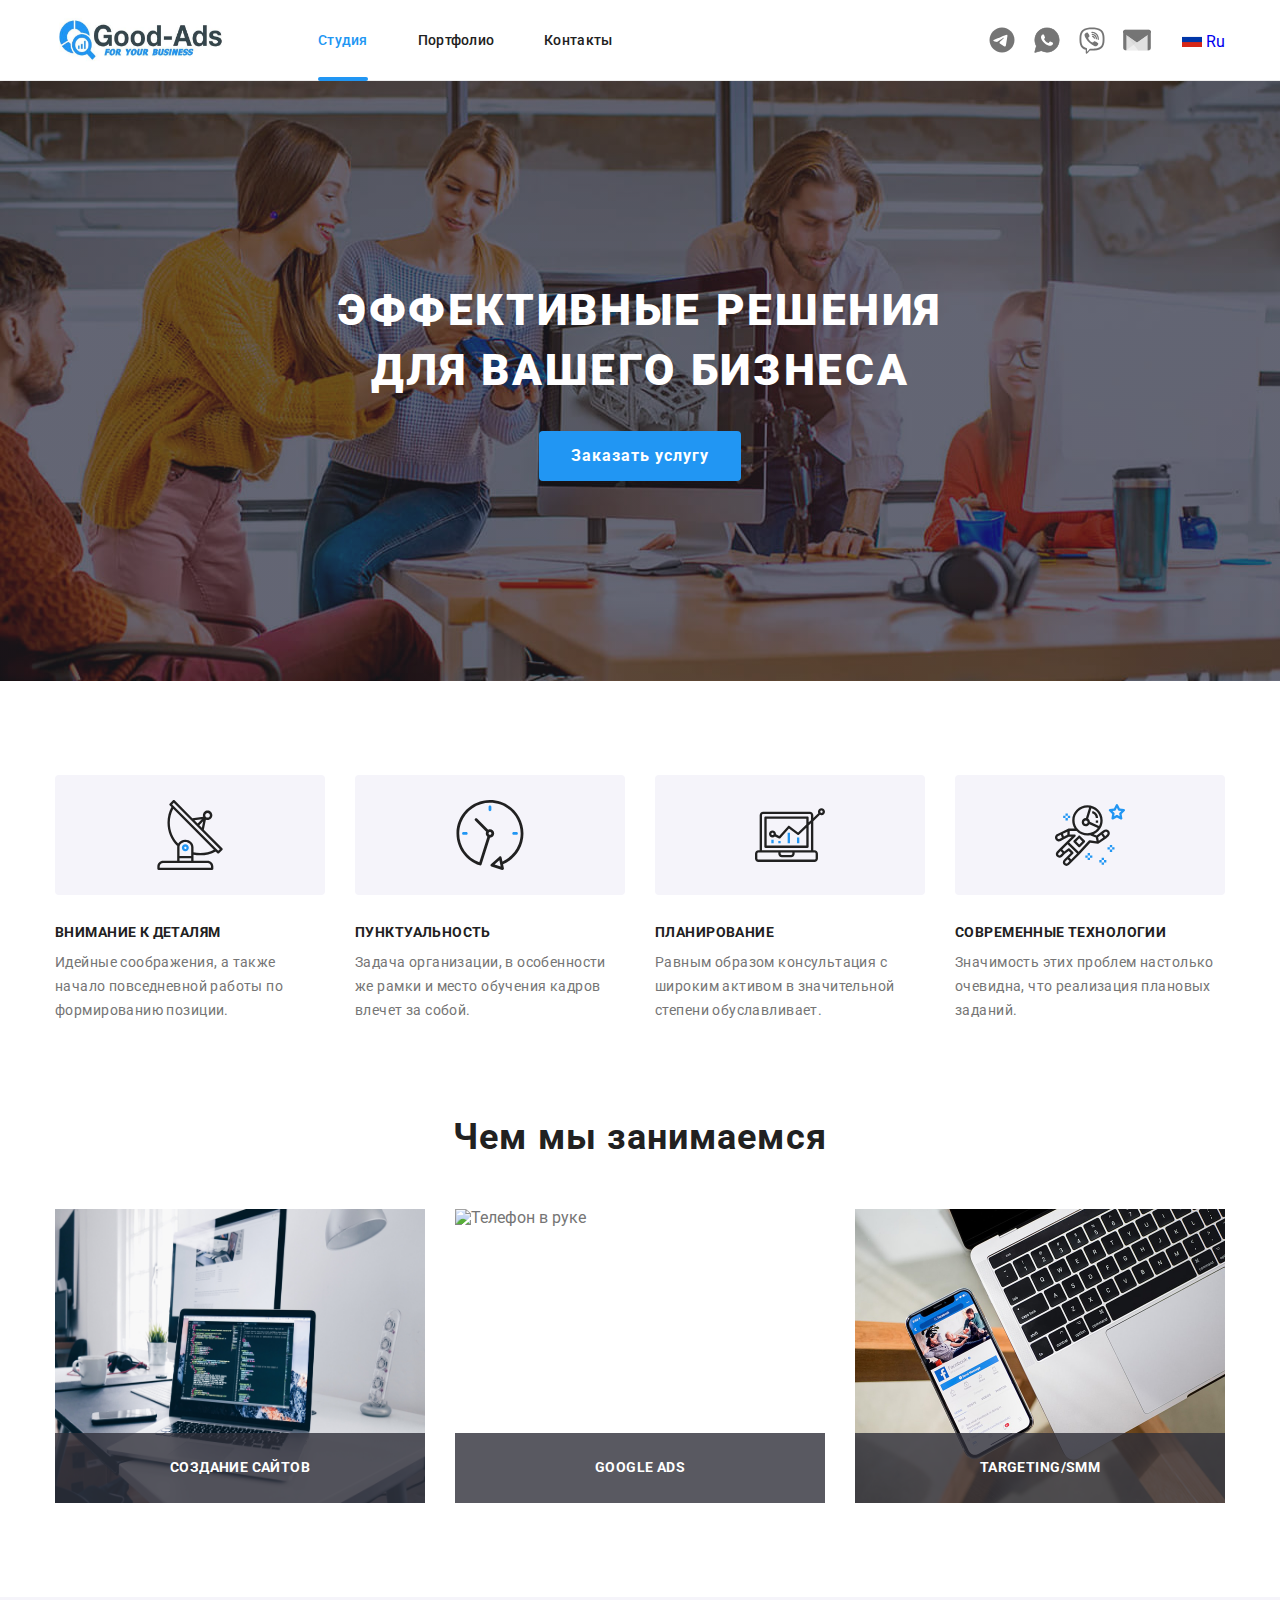
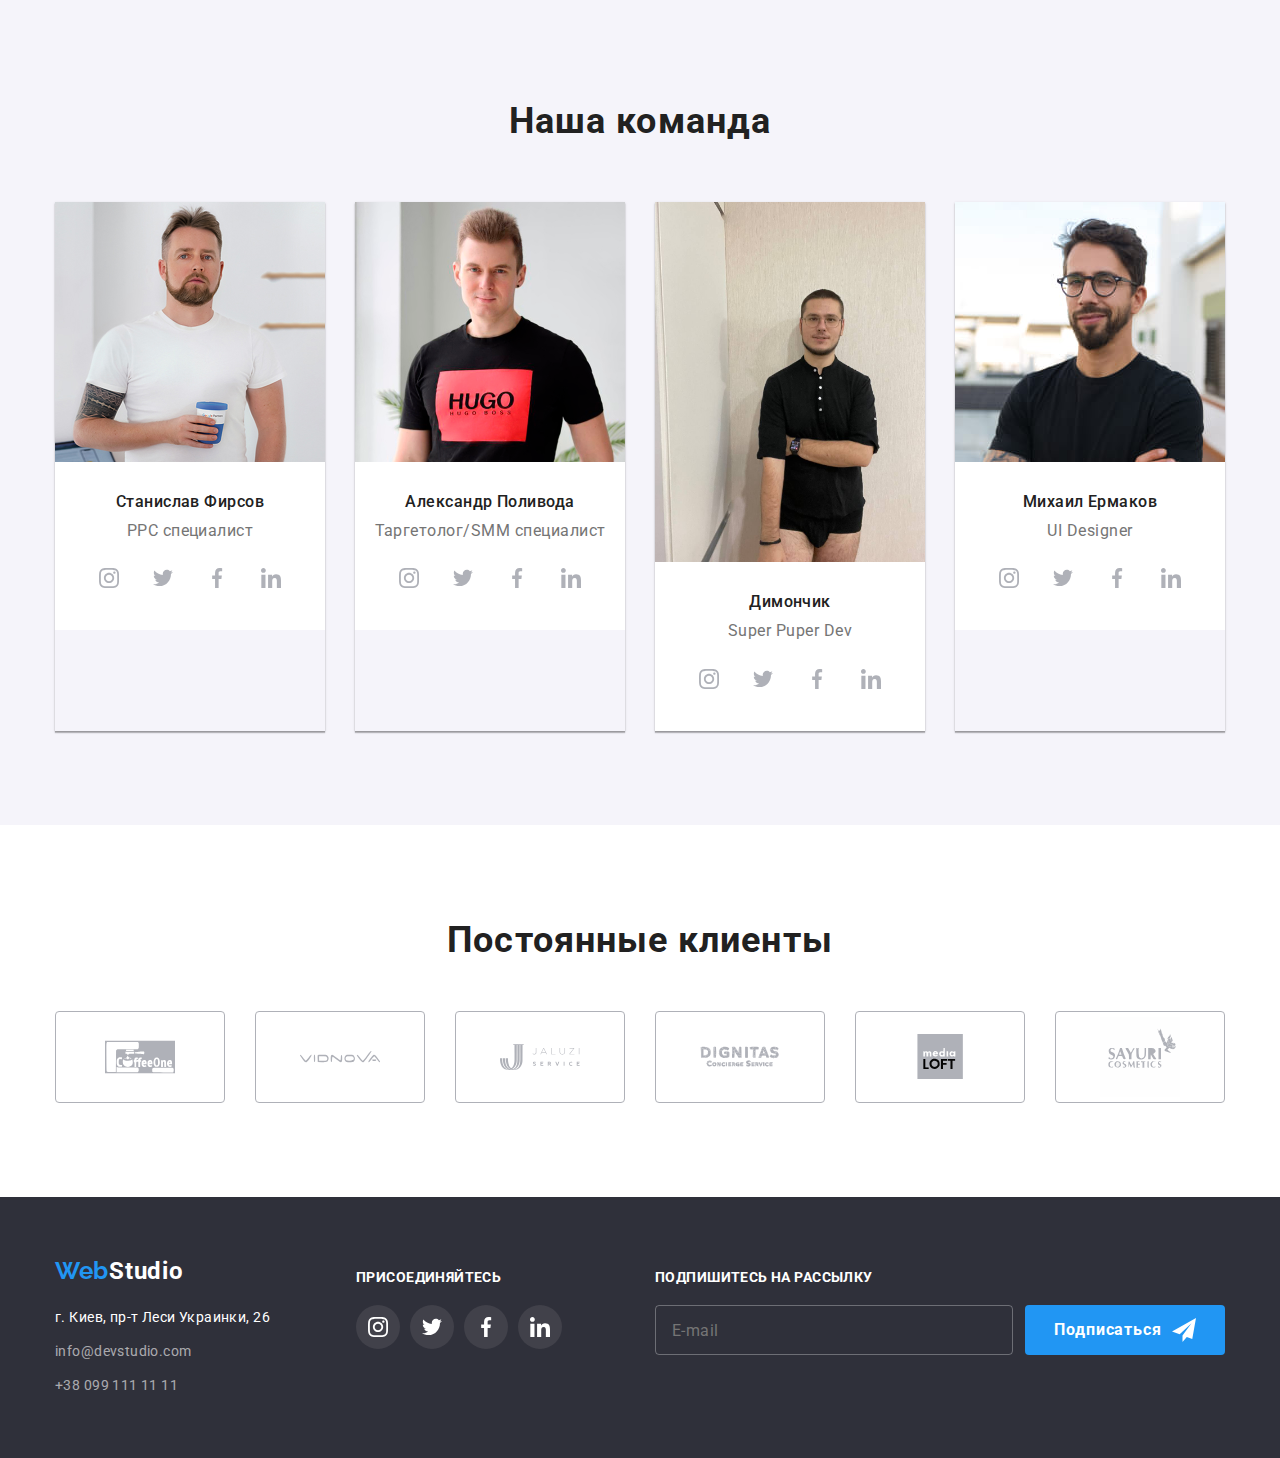
==== commit c7568411: "Проработал svg в секцию постоянные клиенты" ====
--- a/index.html
+++ b/index.html
@@ -218,22 +218,19 @@
     <h2 class="whatwedo__title">Чем мы занимаемся</h2>
       <ul class="whatwedo__list container-main">
               <li class="whatwedo__item">
-              <img srcset="./images/1x2x/Whatwedo/box1-1x-d.jpg 1x,
-                ./images/1x2x/Whatwedo/box1-2x-d.jpg 2x," src="./images/1x2x/Whatwedo/box1-1x-d.jpg"
+              <img srcset="./images/1x2x/Whatwedo/create.jpg" width="370" src="./images/1x2x/Whatwedo/create.jpg"
     alt="Печатает на клавиатуре"/>
-          <h3 class="whatwedo__blocktitle">ДЕСКТОПНЫЕ ПРИЛОЖЕНИЯ</h3>
+          <h3 class="whatwedo__blocktitle">СОЗДАНИЕ САЙТОВ</h3>
           </li>
               <li class="whatwedo__item">
-              <img srcset="./images/1x2x/Whatwedo/box2-1x-d.jpg 1x,
-                ./images/1x2x/Whatwedo/box2-2x-d.jpg 2x," src="./images/1x2x/Whatwedo/box2-1x-d.jpg"
+              <img srcset="./images/1x2x/Whatwedo/ads.jpg" width="370" src="./images/1x2x/Whatwedo/ads.jpg"
                 alt="Телефон в руке"/>
-          <h3 class="whatwedo__blocktitle">МОБИЛЬНЫЕ ПРИЛОЖЕНИЯ</h3>
+          <h3 class="whatwedo__blocktitle">GOOGLE ADS</h3>
           </li>
               <li class="whatwedo__item">
-              <img srcset="./images/1x2x/Whatwedo/box3-1x-d.jpg 1x,
-                ./images/1x2x/Whatwedo/box3-2x-d.jpg 2x," src="./images/1x2x/Whatwedo/box3-1x-d.jpg"
+              <img srcset="./images/1x2x/Whatwedo/fb.jpg" width="370"  src="./images/1x2x/Whatwedo/fb.jpg"
                 alt="Планшет в руке"/>
-          <h3 class="whatwedo__blocktitle">ДИЗАЙНЕРСКИЕ РЕШЕНИЯ</h3>
+          <h3 class="whatwedo__blocktitle">TARGETING/SMM</h3>
           </li>
 
             </ul> 
@@ -249,21 +246,18 @@
 
           <li class="comand__item">
             <picture>
-            <source srcset="./images/1x2x/OurComand/Desktop/igor-1x-d.jpg 1x,
-                        ./images/1x2x/OurComand/Desktop/igor-2x-d.jpg 2x" media="(min-width:1200px)">
-            
-                        <source srcset="./images/1x2x/OurComand/Tablet/igor1x-tab.jpg 1x,
-                          ./images/1x2x/OurComand/Tablet/igor2x-tab.jpg 2x" media="(min-width:768px)">
-            
-                          <source srcset="./images/1x2x/OurComand/Mobile/igor1xmob.jpg 1x,
-                            ./images/1x2x/OurComand/Mobile/igor2xmob.jpg 2x" media="(min-width:320px)">
-                        <img src="./images/1x2x/OurComand/Desktop/igor-1x-d.jpg"
-              alt="Игорь Демьяненко"/>
+            <source srcset="./images/1x2x/OurComand/Desktop/stas-d.jpg" media="(min-width:1200px)">
+            
+                        <source srcset="./images/1x2x/OurComand/Tablet/stas-t.jpg" media="(min-width:768px)">
+            
+                          <source srcset="./images/1x2x/OurComand/Mobile/stas-m.jpg " media="(min-width:320px)">
+                        <img src="./images/1x2x/OurComand/Desktop/stas-d.jpg"
+              alt="Станислав Фирсов"/>
             </picture>
           
             <div class="professions">
-            <h3 class="professions__name">Игорь Демьяненко</h3>
-          <p class="professions__item">Product Designer</p>
+            <h3 class="professions__name">Станислав Фирсов</h3>
+          <p class="professions__item">PPC специалист</p>
           <ul class="sociallist">
             <li class="sociallist__item">
             <a href="" class="sociallist__link">
@@ -300,19 +294,17 @@
           
           <li class="comand__item">
             <picture>
-              <source srcset="./images/1x2x/OurComand/Desktop/olga-1x-d.jpg 1x,
-                                    ./images/1x2x/OurComand/Desktop/olga-2x-d.jpg 2x" media="(min-width:1200px)">
-            
-              <source srcset="./images/1x2x/OurComand/Tablet/olga1x-tab.jpg 1x,
-                                      ./images/1x2x/OurComand/Tablet/olga2x-tab.jpg 2x" media="(min-width:768px)">
-            
-              <source srcset="./images/1x2x/OurComand/Mobile/olga1xmob.jpg 1x,
-                                        ./images/1x2x/OurComand/Mobile/olga2xmob.jpg 2x" media="(min-width:320px)">
-              <img src="./images/1x2x/OurComand/Desktop/olga-1x-d.jpg" alt="Ольга Демьяненко" />
+              <source srcset="./images/1x2x/OurComand/Desktop/sasha-d.jpg" media="(min-width:1200px)">
+            
+              <source srcset="./images/1x2x/OurComand/Tablet/sasha-t.jpg" media="(min-width:768px)">
+            
+              <source srcset="./images/1x2x/OurComand/Mobile/sasha-m.jpg" media="(min-width:320px)">
+              <img src="./images/1x2x/OurComand/Desktop/sasha-d.jpg" alt="Александр Поливода" />
             </picture>
             <div class="professions">
-            <h3 class="professions__name">Ольга Репина</h3>
-          <p class="professions__item">Frontend Developer</p>
+            <h3 class="professions__name">Александр Поливода</h3>
+          <p class="professions__item">Таргетолог/SMM специалист
+          </p>
           <ul class="sociallist">
             <li class="sociallist__item">
               <a href="" class="sociallist__link">
@@ -348,19 +340,16 @@
 
           <li class="comand__item">
             <picture>
-              <source srcset="./images/1x2x/OurComand/Desktop/nikolay-1x-d.jpg 1x,
-                                                ./images/1x2x/OurComand/Desktop/nikolay-2x-d.jpg 2x" media="(min-width:1200px)">
-            
-              <source srcset="./images/1x2x/OurComand/Tablet/nikolay1x-tab.jpg 1x,
-                                                  ./images/1x2x/OurComand/Tablet/nikolay2x-tab.jpg 2x" media="(min-width:768px)">
-            
-              <source srcset="./images/1x2x/OurComand/Mobile/nik1xmob.jpg 1x,
-                                                    ./images/1x2x/OurComand/Mobile/nik2xmob.jpg 2x" media="(min-width:320px)">
-              <img src="./images/1x2x/OurComand/Desktop/nikolay-1x-d.jpg" alt="Николай Тарасов" />
+              <source srcset="./images/1x2x/OurComand/Desktop/dima-d.jpeg" media="(min-width:1200px)">
+            
+              <source srcset="./images/1x2x/OurComand/Tablet/nikolay1x-tab.jpg 1x" media="(min-width:768px)">
+            
+              <source srcset="./images/1x2x/OurComand/Mobile/nik1xmob.jpg" media="(min-width:320px)">
+              <img src="./images/1x2x/OurComand/Desktop/dima-d.jpeg" alt="Димон" />
             </picture>
           <div class="professions">
-            <h3 class="professions__name">Николай Тарасов</h3>
-          <p class="professions__item">Marketing</p>
+            <h3 class="professions__name">Димончик</h3>
+          <p class="professions__item">Super Puper Dev</p>
           <ul class="sociallist">
             <li class="sociallist__item">
               <a href="" class="sociallist__link">
@@ -457,24 +446,24 @@
       
       <li class="clients__item">
         <a href="" class="clients__link">
-          <svg class="clients__icon" width="41" height="46.7">
-            <use href="./images/svg/icons.svg#icon-group1"></use>
+          <svg class="clients__icon" width="70" height="80">
+            <use href="./images/svg/icons.svg#icon-logo_coffeeonecomua"></use>
           </svg>
         </a>
         </li>
 
         <li class="clients__item">
           <a href="" class="clients__link">
-            <svg class="clients__icon" width="40" height="52">
-              <use href="./images/svg/icons.svg#icon-group2"></use>
+            <svg class="clients__icon" width="80" height="92">
+              <use href="./images/svg/icons.svg#icon-vidnova"></use>
             </svg>
           </a>
         </li>
 
         <li class="clients__item">
           <a href="" class="clients__link">
-            <svg class="clients__icon" width="54" height="64">
-              <use href="./images/svg/icons.svg#icon-group3"></use>
+            <svg class="clients__icon" width="80" height="92">
+              <use href="./images/svg/icons.svg#icon-logo-js"></use>
             </svg>
           </a>
         </li>
@@ -482,7 +471,7 @@
         <li class="clients__item">
           <a href="" class="clients__link">
             <svg class="clients__icon" width="84.44" height="40.62">
-              <use href="./images/svg/icons.svg#icon-group4"></use>
+              <use href="./images/svg/icons.svg#icon-logo-555"></use>
             </svg>
           </a>
         </li>
@@ -490,15 +479,15 @@
         <li class="clients__item">
           <a href="" class="clients__link">
             <svg class="clients__icon" width="62.54" height="45.43">
-              <use href="./images/svg/icons.svg#icon-group5"></use>
+              <use href="./images/svg/icons.svg#icon-channels4_profilepng"></use>
             </svg>
           </a>
         </li>
 
         <li class="clients__item">
           <a href="" class="clients__link">
-            <svg class="clients__icon" width="93.79" height="43.93">
-              <use href="./images/svg/icons.svg#icon-group6"></use>
+            <svg class="clients__icon" width="120" height="80">
+              <use href="./images/svg/icons.svg#icon-sayuri-logo"></use>
             </svg>
           </a>
         </li></ul>  
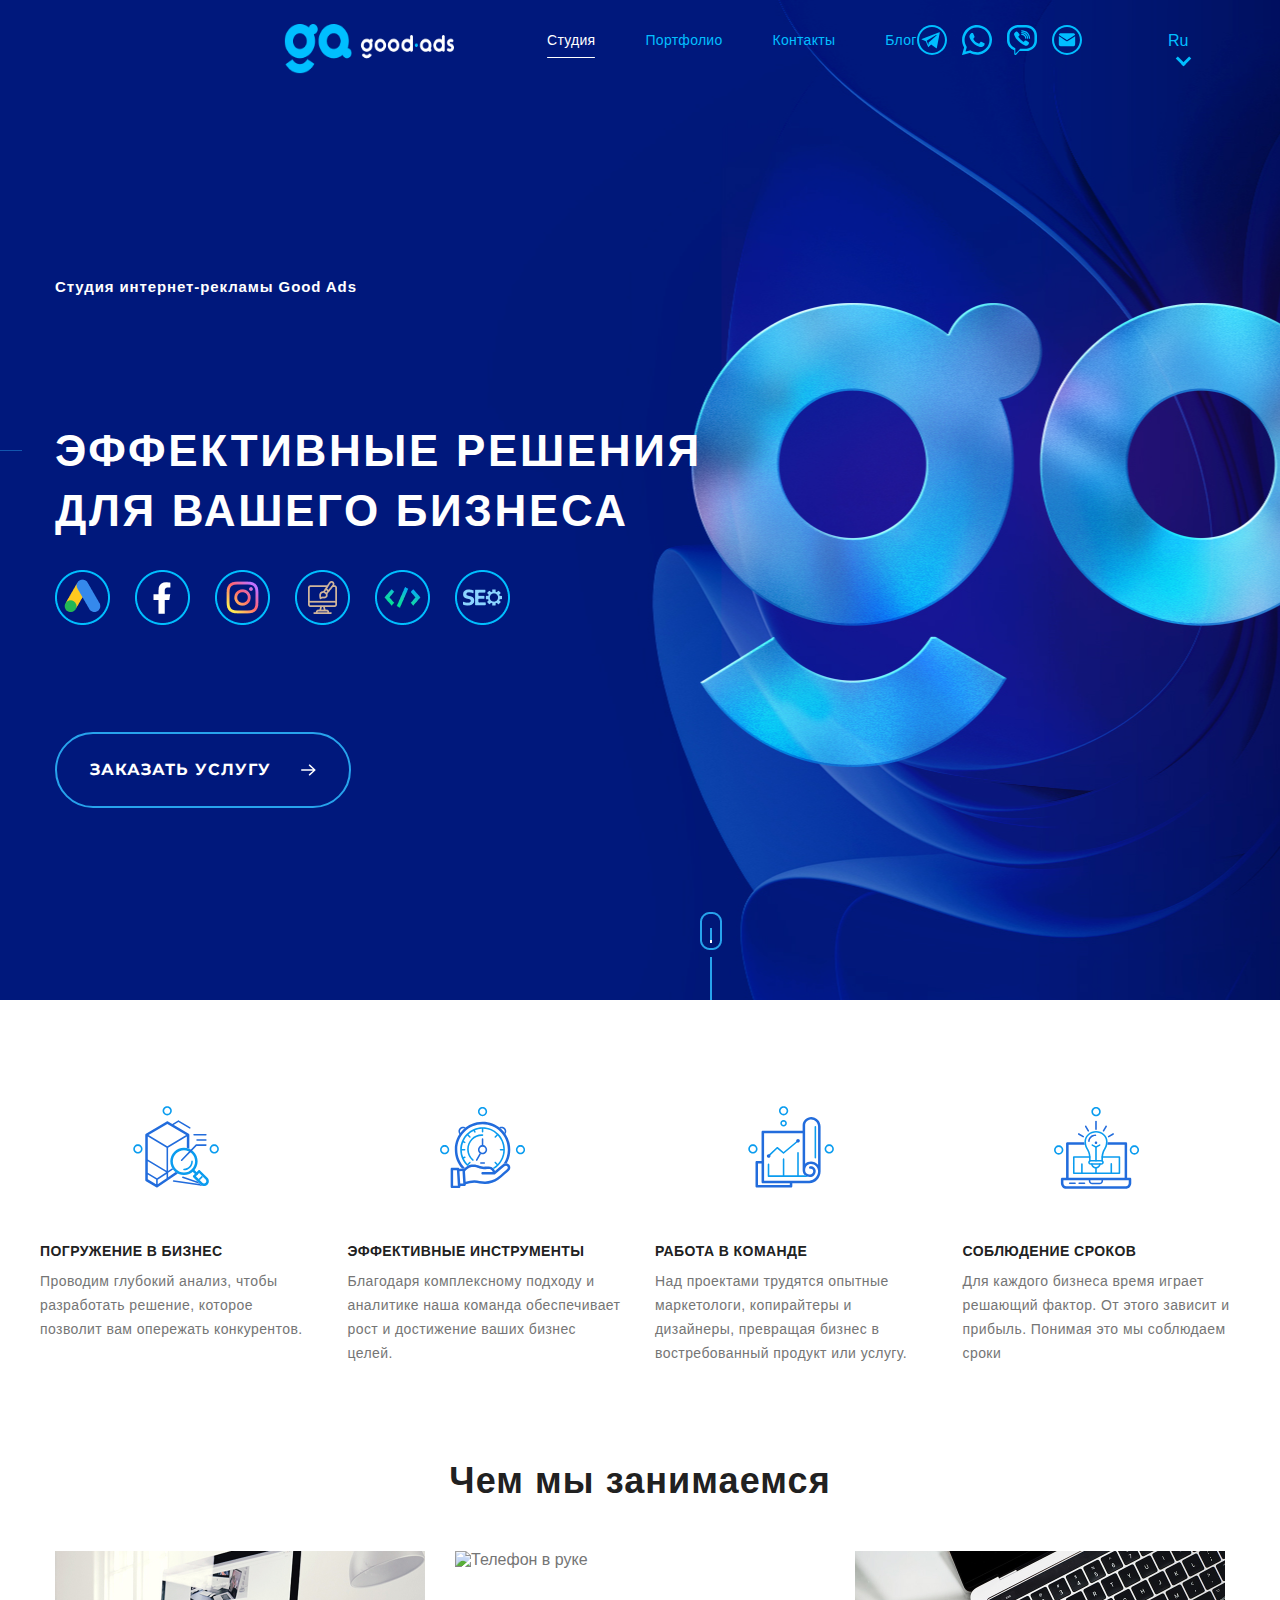
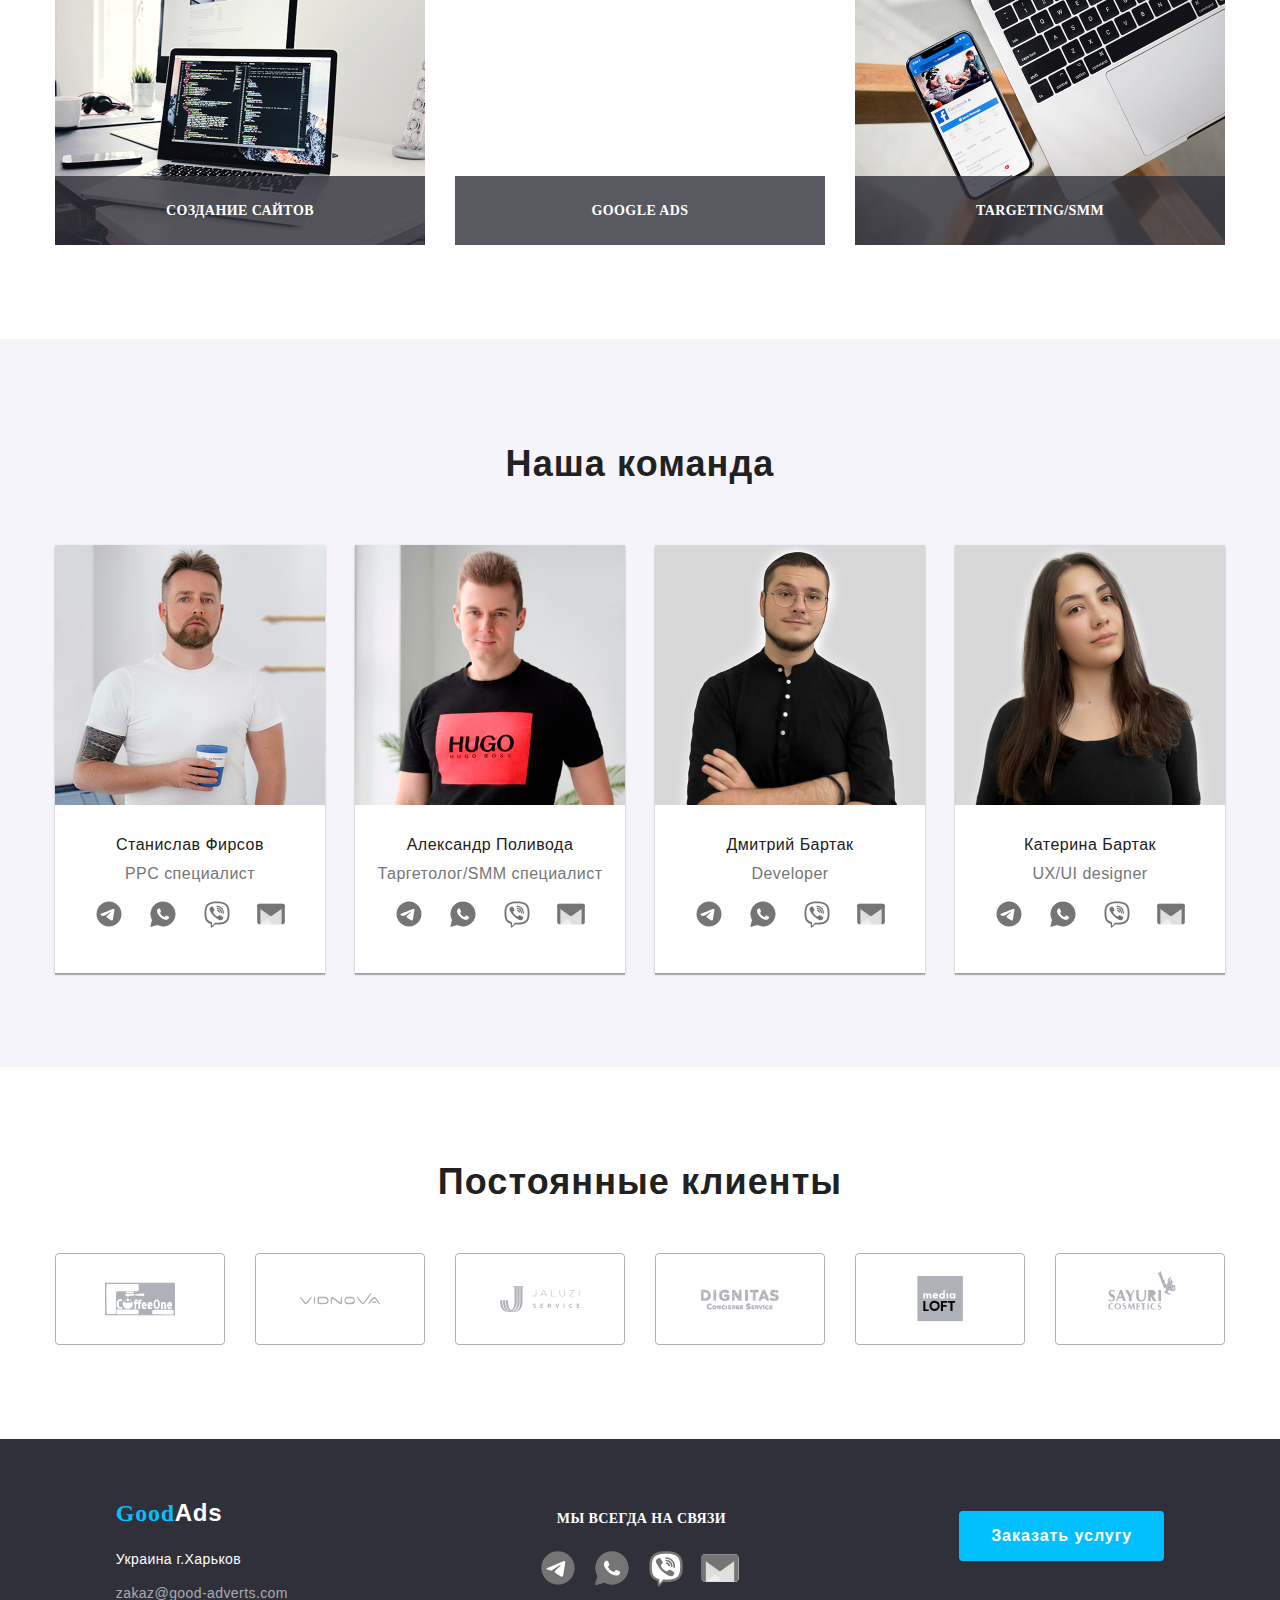
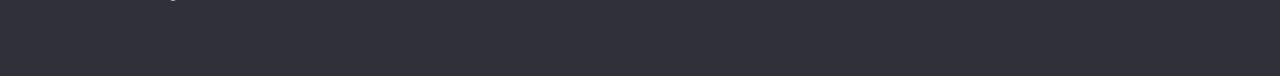
==== commit 88bc875e: "header заканчиваю" ====
--- a/index.html
+++ b/index.html
@@ -3,22 +3,24 @@
 <head>
     <meta charset="UTF-8">
     <meta http-equiv="X-UA-Compatible" content="IE=edge">
-    <meta name="viewport" content="width=device-width, initial-scale=1.0" />
+    <meta name="viewport" content="width=device-width, initial-scale=1.0" >
     <title>WebStudio</title>
     <link rel="preconnect" href="https://fonts.googleapis.com">
     <link rel="preconnect" href="https://fonts.gstatic.com" crossorigin>
-    <link href="https://fonts.googleapis.com/css2?family=Raleway:wght@700&family=Roboto:wght@400;500;700;900&display=swap"
-      rel="stylesheet">
-    <link rel="stylesheet" href="https://cdnjs.cloudflare.com/ajax/libs/modern-normalize/1.1.0/modern-normalize.min.css" />
+  <link
+    href="https://fonts.googleapis.com/css2?family=Cormorant+Unicase:wght@400;500;600;700&family=Montserrat:wght@400;700&display=swap"
+    rel="stylesheet">
+    <link rel="stylesheet" href="https://cdnjs.cloudflare.com/ajax/libs/modern-normalize/1.1.0/modern-normalize.min.css" >
     <link rel="stylesheet" href="./css/main.min.css">
 </head>
 
 <body class="body">
+<div class="header-banner"> <!--объеденяем баннер -->
   <header class="header">
-  <div class="container container-main"> 
+  <div class=container-main> 
     <nav class="header__nav container-main">
         <a class="header__logo" href="#">
-          <img src="../images/logo/logo.png" alt="logo" width="170px" height="50px">
+          <img src="../images/logo/logo.png" alt="logo" width="170" height="50">
         </a>
 
     
@@ -29,9 +31,12 @@
             <a href="./portfolio.html" class="sitenav__link">Портфолио</a></li>
           <li class="sitenav__item">
             <a href="" class="sitenav__link">Контакты</a></li>
+            <li class="sitenav__item">
+              <a href="" class="sitenav__link">Блог</a>
+            </li>
         </ul>
       
-<button class="open-menu-btn" icon-menu_burger>
+<button class="open-menu-btn" >
   <svg class="menu-icon">
   <use href="./images/svg/icons.svg#icon-menu_24px"></use>
   </svg>
@@ -41,33 +46,33 @@
 <ul class="contact">
 
   <li class="contact__item">
-    <a href="" class="contact__link telegram">
-      <svg class="contact__icon " width="30" height="30">
-        <use href="./images/svg/icons.svg#icon-icons8-telegram-app"></use>
+    <a href="https://t.me/advertsman" class="contact__link-telegram">
+      <svg class="contact__icon-telegram " width="30" height="30">
+        <use href="./images/svg/icons.svg#icon-telegram"></use>
       </svg>
     </a>
   </li>
 
   <li class="contact__item">
-    <a href="" class="contact__link-whatsapp">
-      <svg class="contact__icon" width="30" height="30">
-        <use href="./images/svg/icons.svg#icon-icons8-whatsapp"></use>
+    <a href="https://api.whatsapp.com/send?phone=380931941416" class="contact__link-whatsapp">
+      <svg class="contact__icon-whatsapp" width="30" height="30">
+        <use href="./images/svg/icons.svg#icon-whatsapp"></use>
       </svg>
     </a>
   </li>
 
   <li class="contact__item">
-    <a href="" class="contact__link-viber">
-      <svg class="contact__icon" width="30" height="30">
-        <use href="./images/svg/icons.svg#icon-icons8-viber"></use>
+    <a href="viber://chat?number=380931941416" class="contact__link-viber">
+      <svg class="contact__icon-viber" width="30" height="30">
+        <use href="./images/svg/icons.svg#icon-viber"></use>
       </svg>
     </a>
   </li>
 
   <li class="contact__item">
-    <a href="" class="contact__link-gmail">
-      <svg class="contact__icon" width="30" height="30">
-        <use href="./images/svg/icons.svg#icon-icons8-gmail-logo"></use>
+    <a href="mailto:zakaz@good-adverts.com" class="contact__link-gmail">
+      <svg class="contact__icon-gmail" width="30" height="30">
+        <use href="./images/svg/icons.svg#icon-mail"></use>
       </svg>
     </a>
   </li>
@@ -75,27 +80,23 @@
   
 </ul>
 
+
 <ul class="lang__list">
   <li class="lang__item">
     <a href="./index.html" class="lang__link">
-      <img src="./images/flag/ru.png" alt="ru flag" width="20px" height="15px">
-    Ru</a>
+      Ru <i class="arrow down"></i></a>
     <ul class="sub-lang__list">
       <li class="lang__item">
         <a href="./ua/index.html" class="lang__link">
-          <img src="./images/flag/ua.png" alt="ua flag" width="20px" height="15px">
-        Ua</a>
+          Ua</a>
       </li>
       <li class="lang__item">
         <a href="./en/index.html" class="lang__link">
-          <img src="./images/flag/usa.png" alt="usa flag" width="20px" height="15px">
-        En</a>
+          En</a>
       </li>
     </ul>
   </li>
 </ul>
-
-
 
 
 
@@ -149,15 +150,73 @@
 
 </div>
     
-        </div>
+        
     </header><!--/.Header-->
 
 <main>
   <!--Hero-->
-      <section class="hero">
-        <h1 class="hero__title">Эффективные решения <br>для вашего бизнеса</h1>
-        <button class="hero__button button " type="button" data-modal-open>Заказать услугу</button>
-      </section><!--/.Hero-->
+<div class="container hero__box">
+      <div class="hero">
+        <h1 class="hero__title">Студия интернет-рекламы Good Ads</h1>
+        <img src="../images/header/line.png" class="hero__line" alt="line">
+        <h2 class="hero__title2">Эффективные решения <br> для вашего бизнеса</h2>
+
+        <ul class="hero__list">
+
+          <li class="hero__item">
+          <a href="#">
+            <img src="../images/hero/g1.png" alt="goodle ads" width="55" height="55">
+          </a>
+          </li>
+
+          <li class="hero__item">
+            <a href="#">
+              <img src="../images/hero/f1.png" alt="goodle ads" width="55" height="55">
+            </a>
+          </li>
+
+            <li class="hero__item">
+              <a href="#">
+                <img src="../images/hero/i1.png" alt="goodle ads" width="55" height="55">
+              </a>
+            </li>
+
+              <li class="hero__item">
+                <a href="#">
+                  <img src="../images/hero/d1.png" alt="goodle ads" width="55" height="55">
+                </a>
+              </li>
+
+              <li class="hero__item">
+                <a href="#">
+                  <img src="../images/hero/p1.png" alt="goodle ads" width="55" height="55">
+                </a>
+              </li>
+
+                <li class="hero__item">
+                  <a href="#">
+                    <img src="../images/hero/s1.png" alt="goodle ads" width="55" height="55">
+                  </a>
+                </li>
+
+        </ul>
+
+              
+
+        <button class="hero__button button " type="button" data-modal-open>ЗАКАЗАТЬ УСЛУГУ
+          <svg class="button__arrow" width="15" height="30">
+            <use href="./images/svg/icons.svg#icon-arow-1"></use>
+          </svg>
+        </button>
+        
+        <div>
+        <img src="../images/header/mouse.png" class="hero__mouse" alt="mouse">
+        </div>
+
+      </div><!--/.Hero-->
+      </div>
+    </main>
+  </div>  <!--/.Закрываем обьеденение баннера-->
 
       
       <section class="section section-advantages">
@@ -167,45 +226,45 @@
           <li class="advantages__item">
             <div class="advantages__div">
                 <svg class="advantages__icon">
-                  <use href="./images/svg/icons.svg#icon-antenna"></use>
+                  <use href="./images/svg/icons.svg#icon-icon1"></use>
                 </svg>
           </div>
-            <h3 class="advantages__title">ВНИМАНИЕ К ДЕТАЛЯМ</h3>
-            <p class="advantages__text">Идейные соображения, а также начало повседневной 
-              работы по формированию позиции.</p> </li>
+            <h3 class="advantages__title">ПОГРУЖЕНИЕ В БИЗНЕС</h3>
+            <p class="advantages__text">Проводим глубокий анализ, чтобы разработать решение, 
+              которое позволит вам опережать конкурентов.</p> </li>
 
 
           <li class="advantages__item">
             <div class="advantages__div">
               <svg class="advantages__icon">
-                <use href="./images/svg/icons.svg#icon-clock"></use>
+                <use href="./images/svg/icons.svg#icon-icon2"></use>
               </svg>
             </div>
-            <h3 class="advantages__title">ПУНКТУАЛЬНОСТЬ</h3>
-            <p class="advantages__text">Задача организации, в особенности 
-              же рамки и место обучения кадров влечет за собой.</p>
+            <h3 class="advantages__title">ЭФФЕКТИВНЫЕ ИНСТРУМЕНТЫ</h3>
+            <p class="advantages__text">Благодаря комплексному подходу 
+              и аналитике наша команда обеспечивает рост и достижение ваших бизнес целей.</p>
           </li>
 
           <li class="advantages__item">
             <div class="advantages__div">
               <svg class="advantages__icon">
-                <use href="./images/svg/icons.svg#icon-diagram"></use>
+                <use href="./images/svg/icons.svg#icon-icon3"></use>
               </svg>
             </div>
-            <h3 class="advantages__title">ПЛАНИРОВАНИЕ</h3>
-            <p class="advantages__text">Равным образом консультация с широким активом 
-              в значительной степени обуславливает.</p>
+            <h3 class="advantages__title">РАБОТА В КОМАНДЕ</h3>
+            <p class="advantages__text">Над проектами трудятся опытные маркетологи, 
+              копирайтеры и дизайнеры, превращая бизнес в востребованный продукт или услугу.</p>
           </li>
 
         <li class="advantages__item">
           <div class="advantages__div">
             <svg class="advantages__icon">
-              <use href="./images/svg/icons.svg#icon-astronaut"></use>
+              <use href=" ./images/svg/icons.svg#icon-icon4"></use>
             </svg>
           </div>
-          <h3 class="advantages__title">СОВРЕМЕННЫЕ ТЕХНОЛОГИИ</h3>
-          <p class="advantages__text">Значимость этих проблем 
-            настолько очевидна, что реализация плановых заданий.</p>
+          <h3 class="advantages__title">СОБЛЮДЕНИЕ СРОКОВ</h3>
+          <p class="advantages__text">Для каждого бизнеса время играет решающий фактор. 
+            От этого зависит и прибыль. Понимая это мы соблюдаем сроки</p>
         </li>
         </ul>
         </div>
@@ -219,17 +278,17 @@
       <ul class="whatwedo__list container-main">
               <li class="whatwedo__item">
               <img srcset="./images/1x2x/Whatwedo/create.jpg" width="370" src="./images/1x2x/Whatwedo/create.jpg"
-    alt="Печатает на клавиатуре"/>
+    alt="Печатает на клавиатуре">
           <h3 class="whatwedo__blocktitle">СОЗДАНИЕ САЙТОВ</h3>
           </li>
               <li class="whatwedo__item">
               <img srcset="./images/1x2x/Whatwedo/ads.jpg" width="370" src="./images/1x2x/Whatwedo/ads.jpg"
-                alt="Телефон в руке"/>
+                alt="Телефон в руке">
           <h3 class="whatwedo__blocktitle">GOOGLE ADS</h3>
           </li>
               <li class="whatwedo__item">
               <img srcset="./images/1x2x/Whatwedo/fb.jpg" width="370"  src="./images/1x2x/Whatwedo/fb.jpg"
-                alt="Планшет в руке"/>
+                alt="Планшет в руке">
           <h3 class="whatwedo__blocktitle">TARGETING/SMM</h3>
           </li>
 
@@ -252,7 +311,7 @@
             
                           <source srcset="./images/1x2x/OurComand/Mobile/stas-m.jpg " media="(min-width:320px)">
                         <img src="./images/1x2x/OurComand/Desktop/stas-d.jpg"
-              alt="Станислав Фирсов"/>
+              alt="Станислав Фирсов">
             </picture>
           
             <div class="professions">
@@ -260,31 +319,31 @@
           <p class="professions__item">PPC специалист</p>
           <ul class="sociallist">
             <li class="sociallist__item">
-            <a href="" class="sociallist__link">
-            <svg class="sociallist__icon" width="20" height="20">
-              <use href="./images/svg/icons.svg#icon-instagram"></use>
-            </svg>
+            <a href="https://t.me/advertsman" class="sociallink-telegram">
+              <svg class="contact__icon " width="30" height="30">
+                <use href="./images/svg/icons.svg#icon-icons8-telegram-app"></use>
+              </svg>
             </a>
             </li>
             <li class="sociallist__item">
-            <a href="" class="sociallist__link">
-            <svg class="sociallist__icon" width="20" height="20">
-              <use href="./images/svg/icons.svg#icon-twitter"></use>
-            </svg>
+            <a href="https://api.whatsapp.com/send?phone=380931941416" class="sociallink-whatsapp">
+              <svg class="contact__icon" width="30" height="30">
+                <use href="./images/svg/icons.svg#icon-icons8-whatsapp"></use>
+              </svg>
             </a>
             </li>
             <li class="sociallist__item">
-            <a href="" class="sociallist__link">
-            <svg class="sociallist__icon" width="20" height="20">
-              <use href="./images/svg/icons.svg#icon-facebook"></use>
-            </svg>
+            <a href="viber://chat?number=380931941416" class="sociallink-viber">
+              <svg class="contact__icon" width="30" height="30">
+                <use href="./images/svg/icons.svg#icon-icons8-viber"></use>
+              </svg>
             </a>
             </li>
             <li class="sociallist__item">
-            <a href="" class="sociallist__link">
-            <svg class="sociallist__icon" width="20" height="20">
-              <use href="./images/svg/icons.svg#icon-linkedin"></use>
-            </svg>
+            <a href="mailto:zakaz@good-adverts.com" class="sociallink-gmail">
+                <svg class="contact__icon" width="30" height="30">
+              <use href="./images/svg/icons.svg#icon-icons8-gmail-logo"></use>
+              </svg>
             </a>
             </li>
           </ul>
@@ -299,7 +358,7 @@
               <source srcset="./images/1x2x/OurComand/Tablet/sasha-t.jpg" media="(min-width:768px)">
             
               <source srcset="./images/1x2x/OurComand/Mobile/sasha-m.jpg" media="(min-width:320px)">
-              <img src="./images/1x2x/OurComand/Desktop/sasha-d.jpg" alt="Александр Поливода" />
+              <img src="./images/1x2x/OurComand/Desktop/sasha-d.jpg" alt="Александр Поливода" >
             </picture>
             <div class="professions">
             <h3 class="professions__name">Александр Поливода</h3>
@@ -307,30 +366,30 @@
           </p>
           <ul class="sociallist">
             <li class="sociallist__item">
-              <a href="" class="sociallist__link">
-                <svg class="sociallist__icon" width="20" height="20">
-                  <use href="./images/svg/icons.svg#icon-instagram"></use>
-                </svg>
-              </a>
-            </li>
-            <li class="sociallist__item">
-              <a href="" class="sociallist__link">
-                <svg class="sociallist__icon" width="20" height="20">
-                  <use href="./images/svg/icons.svg#icon-twitter"></use>
-                </svg>
-              </a>
-            </li>
-            <li class="sociallist__item">
-              <a href="" class="sociallist__link">
-                <svg class="sociallist__icon" width="20" height="20">
-                  <use href="./images/svg/icons.svg#icon-facebook"></use>
-                </svg>
-              </a>
-            </li>
-            <li class="sociallist__item">
-              <a href="" class="sociallist__link">
-                <svg class="sociallist__icon" width="20" height="20">
-                  <use href="./images/svg/icons.svg#icon-linkedin"></use>
+              <a href="https://t.me/advertsman" class="sociallink-telegram">
+                <svg class="contact__icon " width="30" height="30">
+                  <use href="./images/svg/icons.svg#icon-icons8-telegram-app"></use>
+                </svg>
+              </a>
+            </li>
+            <li class="sociallist__item">
+              <a href="https://api.whatsapp.com/send?phone=380931941416" class="sociallink-whatsapp">
+                <svg class="contact__icon" width="30" height="30">
+                  <use href="./images/svg/icons.svg#icon-icons8-whatsapp"></use>
+                </svg>
+              </a>
+            </li>
+            <li class="sociallist__item">
+              <a href="viber://chat?number=380931941416" class="sociallink-viber">
+                <svg class="contact__icon" width="30" height="30">
+                  <use href="./images/svg/icons.svg#icon-icons8-viber"></use>
+                </svg>
+              </a>
+            </li>
+            <li class="sociallist__item">
+              <a href="mailto:zakaz@good-adverts.com" class="sociallink-gmail">
+                <svg class="contact__icon" width="30" height="30">
+                  <use href="./images/svg/icons.svg#icon-icons8-gmail-logo"></use>
                 </svg>
               </a>
             </li>
@@ -340,42 +399,42 @@
 
           <li class="comand__item">
             <picture>
-              <source srcset="./images/1x2x/OurComand/Desktop/dima-d.jpeg" media="(min-width:1200px)">
+              <source srcset="./images/1x2x/OurComand/Desktop/dima.jpg" media="(min-width:1200px)">
             
-              <source srcset="./images/1x2x/OurComand/Tablet/nikolay1x-tab.jpg 1x" media="(min-width:768px)">
+              <source srcset="./images/1x2x/OurComand/Tablet/dima.jpg" media="(min-width:768px)">
             
-              <source srcset="./images/1x2x/OurComand/Mobile/nik1xmob.jpg" media="(min-width:320px)">
-              <img src="./images/1x2x/OurComand/Desktop/dima-d.jpeg" alt="Димон" />
+              <source srcset="./images/1x2x/OurComand/Mobile/dima.jpg" media="(min-width:320px)">
+              <img src="./images/1x2x/OurComand/Desktop/dima.jpg" alt="Дмитрий" >
             </picture>
           <div class="professions">
-            <h3 class="professions__name">Димончик</h3>
-          <p class="professions__item">Super Puper Dev</p>
+            <h3 class="professions__name">Дмитрий Бартак</h3>
+          <p class="professions__item">Developer</p>
           <ul class="sociallist">
             <li class="sociallist__item">
-              <a href="" class="sociallist__link">
-                <svg class="sociallist__icon" width="20" height="20">
-                  <use href="./images/svg/icons.svg#icon-instagram"></use>
-                </svg>
-              </a>
-            </li>
-            <li class="sociallist__item">
-              <a href="" class="sociallist__link">
-                <svg class="sociallist__icon" width="20" height="20">
-                  <use href="./images/svg/icons.svg#icon-twitter"></use>
-                </svg>
-              </a>
-            </li>
-            <li class="sociallist__item">
-              <a href="" class="sociallist__link">
-                <svg class="sociallist__icon" width="20" height="20">
-                  <use href="./images/svg/icons.svg#icon-facebook"></use>
-                </svg>
-              </a>
-            </li>
-            <li class="sociallist__item">
-              <a href="" class="sociallist__link">
-                <svg class="sociallist__icon" width="20" height="20">
-                  <use href="./images/svg/icons.svg#icon-linkedin"></use>
+              <a href="https://t.me/advertsman" class="sociallink-telegram">
+                <svg class="contact__icon " width="30" height="30">
+                  <use href="./images/svg/icons.svg#icon-icons8-telegram-app"></use>
+                </svg>
+              </a>
+            </li>
+            <li class="sociallist__item">
+              <a href="https://api.whatsapp.com/send?phone=380931941416" class="sociallink-whatsapp">
+                <svg class="contact__icon" width="30" height="30">
+                  <use href="./images/svg/icons.svg#icon-icons8-whatsapp"></use>
+                </svg>
+              </a>
+            </li>
+            <li class="sociallist__item">
+              <a href="viber://chat?number=380931941416" class="sociallink-viber">
+                <svg class="contact__icon" width="30" height="30">
+                  <use href="./images/svg/icons.svg#icon-icons8-viber"></use>
+                </svg>
+              </a>
+            </li>
+            <li class="sociallist__item">
+              <a href="mailto:zakaz@good-adverts.com" class="sociallink-gmail">
+                <svg class="contact__icon" width="30" height="30">
+                  <use href="./images/svg/icons.svg#icon-icons8-gmail-logo"></use>
                 </svg>
               </a>
             </li>
@@ -385,45 +444,42 @@
 
           <li class="comand__item">
             <picture>
-              <source srcset="./images/1x2x/OurComand/Desktop/mixail-1x-d.jpg 1x,
-                                ./images/1x2x/OurComand/Desktop/mixail-2x-d.jpg 2x" media="(min-width:1200px)">
+              <source srcset="./images/1x2x/OurComand/Desktop/katya.jpg" media="(min-width:1200px)">
             
-              <source srcset="./images/1x2x/OurComand/Tablet/mixail1x-tab.jpg 1x,
-                                ./images/1x2x/OurComand/Tablet/mixail2x-tab.jpg 2x" media="(min-width:768px)">
+              <source srcset="./images/1x2x/OurComand/Tablet/katya.jpg" media="(min-width:768px)">
             
-              <source srcset="./images/1x2x/OurComand/Mobile/mix1xmob.jpg 1x,
-                                ./images/1x2x/OurComand/Mobile/mix2xmob.jpg 2x" media="(min-width:320px)">
-              <img src="./images/1x2x/OurComand/Desktop/mixail-1x-d.jpg" alt="Михаил Ермаков" />
+              <source srcset="./images/1x2x/OurComand/Mobile/katya.jpg" media="(min-width:320px)">
+              <img src="./images/1x2x/OurComand/Desktop/katya.jpg" alt="Катя" >
             </picture>
           <div class="professions">
-            <h3 class="professions__name">Михаил Ермаков</h3>
-          <p class="professions__item">UI Designer</p>
+            <h3 class="professions__name">Катерина Бартак</h3>
+          <p class="professions__item">UX/UI designer</p>
           <ul class="sociallist">
             <li class="sociallist__item">
-              <a href="" class="sociallist__link">
-                <svg class="sociallist__icon" width="20" height="20">
-                  <use href="./images/svg/icons.svg#icon-instagram"></use>
-                </svg>
-              </a>
-            </li>
-            <li class="sociallist__item">
-              <a href="" class="sociallist__link">
-                <svg class="sociallist__icon" width="20" height="20">
-                  <use href="./images/svg/icons.svg#icon-twitter"></use>
-                </svg>
-              </a>
-            </li>
-            <li class="sociallist__item">
-              <a href="" class="sociallist__link">
-                <svg class="sociallist__icon" width="20" height="20">
-                  <use href="./images/svg/icons.svg#icon-facebook"></use>
-                </svg>
-              </a>
-            </li>
-            <li class="sociallist__item">
-              <a href="" class="sociallist__link">
-                <svg class="sociallist__icon" width="20" height="20">
-                  <use href="./images/svg/icons.svg#icon-linkedin"></use>
+              <a href="https://t.me/advertsman" class="sociallink-telegram">
+                <svg class="contact__icon " width="30" height="30">
+                  <use href="./images/svg/icons.svg#icon-icons8-telegram-app"></use>
+                </svg>
+              </a>
+            </li>
+            <li class="sociallist__item">
+              <a href="https://api.whatsapp.com/send?phone=380931941416" class="sociallink-whatsapp">
+                <svg class="contact__icon" width="30" height="30">
+                  <use href="./images/svg/icons.svg#icon-icons8-whatsapp"></use>
+                </svg>
+              </a>
+            </li>
+            <li class="sociallist__item">
+              <a href="viber://chat?number=380931941416" class="sociallink-viber">
+                <svg class="contact__icon" width="30" height="30">
+                  <use href="./images/svg/icons.svg#icon-icons8-viber"></use>
+                </svg>
+              </a>
+            </li>
+            <li class="sociallist__item">
+              <a href="mailto:zakaz@good-adverts.com" class="sociallink-gmail">
+                <svg class="contact__icon" width="30" height="30">
+                  <use href="./images/svg/icons.svg#icon-icons8-gmail-logo"></use>
                 </svg>
               </a>
             </li>
@@ -454,7 +510,7 @@
 
         <li class="clients__item">
           <a href="" class="clients__link">
-            <svg class="clients__icon" width="80" height="92">
+            <svg class="clients__icon" width="80" height="92" >
               <use href="./images/svg/icons.svg#icon-vidnova"></use>
             </svg>
           </a>
@@ -494,6 +550,8 @@
       </div>
   </section>
 
+  
+
 
 <!-- /Наша команда-->
 
@@ -505,51 +563,50 @@
 
       <div class="footeradress"> 
           <a class="footeradress__logo" href="#">
-            <span>Web</span>Studio
+            <span>Good</span>Ads
           </a>
           <address class="adress">
             <ul class="adresslist">
               <li class="adresslist__item">
-                <a class="adresslist__title" href="#">г. Киев, пр-т Леси Украинки, 26</a></li>
+                <a class="adresslist__title" href="#">Украина г.Харьков</a></li>
               <li class="adresslist__item">
-                <a class="adresslist-post" href="mailto:info@devstudio.com">info@devstudio.com</a></li>
-              <li class="adresslist__item">
-                <a class="adresslist-tel" href="tel:+380991111111">+38 099 111 11 11</a></li>
+                <a class="adresslist-post" href="mailto:info@devstudio.com">zakaz@good-adverts.com</a></li>
               </ul>  
           </address>
             </div>
 
         <div class="footersocial">
-          <h3 class="footersocial__title">ПРИСОЕДИНЯЙТЕСЬ</h3>
+          <h3 class="footersocial__title">МЫ ВСЕГДА НА СВЯЗИ</h3>
           <ul class="footersocial__list">
             <li class="footersocial__item">
-              <a href="" class="footersocial__link">
-                <svg class="footersocial__icon" width="20" height="20">
-                  <use href="./images/svg/icons.svg#icon-instagram"></use>
-                </svg>
-              </a>
-            </li>
+              <a href="https://t.me/advertsman" class="footerlink-telegram">
+                <svg class="contact__icon " width="40" height="40">
+                  <use href="./images/svg/icons.svg#icon-icons8-telegram-app"></use>
+                </svg>
+              </a>
+            </li>
+
         
             <li class="footersocial__item">
-              <a href="" class="footersocial__link">
-                <svg class="footersocial__icon" width="20" height="20">
-                  <use href="./images/svg/icons.svg#icon-twitter"></use>
+              <a href="https://api.whatsapp.com/send?phone=380931941416" class="footerlink-whatsapp">
+                <svg class="contact__icon" width="40" height="40">
+                  <use href="./images/svg/icons.svg#icon-icons8-whatsapp"></use>
                 </svg>
               </a>
             </li>
         
             <li class="footersocial__item">
-              <a href="" class="footersocial__link">
-                <svg class="footersocial__icon" width="20" height="20">
-                  <use href="./images/svg/icons.svg#icon-facebook"></use>
+              <a href="viber://chat?number=380931941416" class="footerlink-viber">
+                <svg class="contact__icon" width="40" height="40">
+                  <use href="./images/svg/icons.svg#icon-icons8-viber"></use>
                 </svg>
               </a>
             </li>
         
             <li class="footersocial__item">
-              <a href="" class="footersocial__link">
-                <svg class="footersocial__icon" width="20" height="20">
-                  <use href="./images/svg/icons.svg#icon-linkedin"></use>
+              <a href="mailto:zakaz@good-adverts.com" class="footerlink-gmail">
+                <svg class="contact__icon" width="40" height="40">
+                  <use href="./images/svg/icons.svg#icon-icons8-gmail-logo"></use>
                 </svg>
               </a>
             </li>
@@ -559,19 +616,9 @@
     <!--/container-->
 
     <div class="footerform">
-      <form class="footerform__class">
-        <h3 class="footerform__title">ПОДПИШИТЕСЬ НА РАССЫЛКУ</h3>
-        <input type="email" class="input-email" name="mail" id="mailfooter" placeholder="E-mail"/>
-
-        <button type="submit" class="formfooter buttonform ">
-          Подписаться
-          <svg class="formfooter__icon" width="24" height="24">
-            <use href="./images/svg/icons.svg#icon-icon-send-1"></use>
-          </svg>
-        </button>
-      </form>
-        </div>
-        </div>
+      <button class="footer__button button " type="button" data-modal-open>Заказать услугу</button>
+      </div>
+        
       </footer>
 
 <div class="backdrop is-hidden" data-modal>
@@ -582,7 +629,7 @@
       </svg>
     </button>
     <div class="modalform">
-  <h3 class="modalform__title">Оставьте свои данные, мы вам перезвоним</h3>
+  <h3 class="modalform__title">ОСТАВЬТЕ СВОИ ДАННЫЕ ДЛЯ СВЯЗИ</h3>
   <form action="#" class="form" id="form">
     <div class="form-field">
       <label for="name" class="form-label">Имя</label>
@@ -592,7 +639,7 @@
           class="form-input _req" 
           name="name" 
           id="name" 
-          />
+          >
       <svg class="input-icon" width="18" height="18">
       <use href="./images/svg/icons.svg#icon-person-black-18dp"></use>
       </svg>
@@ -602,7 +649,7 @@
       <div class="form-field">
         <label for="phone" class="form-label ">Телефон</label>
         <div class="input-svg-wrap">
-          <input type="text" class="form-input _req" name="phone" id="phone" />
+          <input type="text" class="form-input _req" name="phone" id="phone" >
           <svg class="input-icon" width="18" height="18">
             <use href="./images/svg/icons.svg#icon-phone-black-18dp"></use>
           </svg>
@@ -612,14 +659,14 @@
         <div class="form-field">
           <label for="mail" class="form-label">Почта</label>
           <div class="input-svg-wrap">
-            <input type="text" class="form-input _req _email" name="mail" id="mail" />
+            <input type="text" class="form-input _req _email" name="mail" id="mail" >
             <svg class="input-icon" width="18" height="18">
               <use href="./images/svg/icons.svg#icon-email-black-18dp"></use>
             </svg>
           </div>
         </div>
 
-      <div class="form-field">
+      <!-- <div class="form-field">
         <label for="comment" class="form-label">Комментарий</label>
         <textarea
         name="comment" 
@@ -628,6 +675,39 @@
         placeholder="Введите текст"
         maxlength="10"
         ></textarea>
+      </div> -->
+  
+
+      <div class="checkbox__messengers">
+        <h2 class="checkbox__title">ВЫБЕРЕТЕ МЕССЕНДЖЕР ДЛЯ СВЯЗИ</h2>
+      <ul class="checkbox__list">
+        <li class="checkbox__item">
+      <input id="html" type="checkbox">
+      <label for="html">
+        <svg width="18" height="18" class="checkbox__svg .telegram">
+          <use href="./images/svg/icons.svg#icon-telegram"></use>
+        </svg>
+      </label>
+      </li>
+
+        <li class="checkbox__item">
+      <input id="html" type="checkbox">
+      <label for="html">
+        <svg width="18" height="18" class="checkbox__svg .whatsapp">
+          <use href="./images/svg/icons.svg#icon-whatsapp"></use>
+        </svg>
+      </label>
+      </li>
+
+        <li class="checkbox__item">
+      <input id="html" type="checkbox">
+      <label for="html">
+        <svg width="18" height="18" class="checkbox__svg .viber">
+          <use href="./images/svg/icons.svg#icon-viber"></use>
+        </svg>
+      </label>
+      </li>
+      </ul>
       </div>
 
       <div class="checkbox">
@@ -650,7 +730,7 @@
 
 <script src="./js/modal.js"></script>
 <script src="./js/menu.js"></script>
-<script src="./js/form.js"></script>
+
 
 
   </body>
--- a/css/main.min.css
+++ b/css/main.min.css
@@ -1 +1 @@
-:root{--main-text-color: #757575;--second-text-color: #212121;--accent-text-color: #2196f3;--background-color: #2f303a;--text-color: #ffffff;--background-text-color: #0f5996;--section-color: #f5f4fa;--border-bottom: #ececec;--border-portfolio-cards: #eeeeee}body{background-color:var(--text-color);font-family:Roboto, -apple-system, BlinkMacSystemFont, avenir next, avenir, segoe ui, helvetica neue, helvetica, Ubuntu, roboto, noto, arial, sans-serif;color:var(--main-text-color)}p,h1,h2,h3,h4,h5,h6{margin:0}ul{margin:0;padding:0}html{-webkit-box-sizing:border-box;box-sizing:border-box}*,*::before,*::after{-webkit-box-sizing:inherit;box-sizing:inherit}ul{list-style:none}.section{padding-top:60px;padding-bottom:60px}@media screen and (min-width: 1200px){.section{padding-top:94px;padding-bottom:94px}}picture,picture img{display:block;width:100%;height:auto}.container{margin-left:auto;margin-right:auto;padding-left:15px;padding-right:15px;width:100%;max-width:1200px}@media screen and (min-width: 480px){.container{width:480px}}@media screen and (min-width: 768px){.container{width:768px}}@media screen and (min-width: 1200px){.container{width:1200px}}@media screen and (min-width: 768px){.container-footer{display:-webkit-box;display:-ms-flexbox;display:flex}}.container-main{position:relative}@media screen and (min-width: 768px){.container-main{display:-webkit-box;display:-ms-flexbox;display:flex}}.header__logo{display:block;margin-top:16px;margin-bottom:16px;text-decoration:none}@media screen and (min-width: 768px){.header__logo{margin-top:13px;margin-bottom:13px}}.footeradress__logo{font-weight:700;font-size:24px;line-height:1.17;letter-spacing:0.03em;color:var(--text-color);text-decoration:none;cursor:default;-webkit-transition:color 250ms linear;transition:color 250ms linear;-webkit-transition-timing-function:cubic-bezier(0.4, 0, 0.2, 1);transition-timing-function:cubic-bezier(0.4, 0, 0.2, 1)}@media screen and (width: 768px){.footeradress__logo{font-size:26px;line-height:1.19}}.footeradress__logo:hover{color:var(--accent-text-color)}.footeradress__logo span{font-family:Raleway;font-weight:700;font-size:24px;line-height:1.17;letter-spacing:0.03em;color:var(--accent-text-color)}@media screen and (width: 768px){.footeradress__logo span{font-size:26px;line-height:1.19}}.backdrop{overflow-y:auto;width:100vw;height:100vh;background-color:rgba(23,26,36,0.2);position:fixed;top:0;left:0;-webkit-transition:opacity 250ms, visibility 250ms;transition:opacity 250ms, visibility 250ms;-webkit-transition-timing-function:cubic-bezier(0.4, 0, 0.2, 1);transition-timing-function:cubic-bezier(0.4, 0, 0.2, 1)}.modal{width:calc(100% - 30px);max-width:450px;min-height:581px;background-color:var(--text-color);border-radius:5px;position:fixed;top:50%;left:50%;-webkit-transform:scale(1) rotate(0) translate(-50%, -50%);transform:scale(1) rotate(0) translate(-50%, -50%);-webkit-transition:-webkit-transform 250ms;transition:-webkit-transform 250ms;transition:transform 250ms;transition:transform 250ms, -webkit-transform 250ms;-webkit-transition-timing-function:cubic-bezier(0.4, 0, 0.2, 1);transition-timing-function:cubic-bezier(0.4, 0, 0.2, 1)}.backdrop.is-hidden .modal{-webkit-transform:scale(1.5) rotate(270deg);transform:scale(1.5) rotate(270deg)}@media screen and (min-width: 1200px){.modal{max-width:528px}}.modal__close{position:absolute;z-index:999;top:10px;right:10px;width:30px;height:30px;background-color:transparent;border-radius:50%;border:1px solid rgba(0,0,0,0.1);display:-webkit-box;display:-ms-flexbox;display:flex;-webkit-box-align:center;-ms-flex-align:center;align-items:center;-webkit-box-pack:center;-ms-flex-pack:center;justify-content:center;cursor:pointer;-webkit-transition:border-color 250ms;transition:border-color 250ms;-webkit-transition-timing-function:cubic-bezier(0.4, 0, 0.2, 1);transition-timing-function:cubic-bezier(0.4, 0, 0.2, 1)}.modal__close:focus .modal__icon,.modal__close:hover .modal__icon{fill:#2196f3}.modal__icon{-webkit-transition:fill 250ms linear;transition:fill 250ms linear;-webkit-transition-timing-function:cubic-bezier(0.4, 0, 0.2, 1);transition-timing-function:cubic-bezier(0.4, 0, 0.2, 1)}.is-hidden{visibility:hidden;opacity:0;pointer-events:none;position:absolute}.modalform{position:relative;padding-top:40px;padding-left:40px;padding-right:30px}@media screen and (min-width: 768px){.modalform{padding-top:46px;padding-left:41px;padding-right:39px}}.modalform::after{content:"";position:absolute;top:0;left:0;width:100%;height:100%;background:url("/images/loader/spinner.gif") center/50px no-repeat;opacity:0;visibility:hidden;-webkit-transition:all 0.5s ease 0s;transition:all 0.5s ease 0s}.modalform._sending::after{opacity:1;visibility:visible}.modalform__title{padding-bottom:12px;font-weight:bold;font-size:20px;line-height:1.5;letter-spacing:0.03em;color:var(--second-text-color);text-align:center}.form-input{border:1px solid rgba(33,33,33,0.2);padding-left:42px;border-radius:4px;outline:none;width:100%;height:40px;-webkit-transition:border-color 250ms linear;transition:border-color 250ms linear;-webkit-transition-timing-function:cubic-bezier(0.4, 0, 0.2, 1);transition-timing-function:cubic-bezier(0.4, 0, 0.2, 1)}.form-input:focus{border-color:var(--accent-text-color);fill:var(--accent-text-color)}.form-input._error{-webkit-box-shadow:0 0 15px red;box-shadow:0 0 15px red}.coment{border:1px solid rgba(33,33,33,0.2);padding-top:0;padding:12px 16px;border-radius:4px;outline:none;width:100%;height:120px;resize:none}.coment:focus{border-color:var(--accent-text-color)}textarea::-webkit-input-placeholder{font-size:14px;letter-spacing:0.01em;color:rgba(117,117,117,0.5)}textarea:-ms-input-placeholder{font-size:14px;letter-spacing:0.01em;color:rgba(117,117,117,0.5)}textarea::-ms-input-placeholder{font-size:14px;letter-spacing:0.01em;color:rgba(117,117,117,0.5)}textarea::placeholder{font-size:14px;letter-spacing:0.01em;color:rgba(117,117,117,0.5)}.form-label{position:absolute;padding-bottom:10px;bottom:100%;left:0px;font-weight:400;font-size:12px;line-height:1.2px;letter-spacing:0.01em;color:var(--main-text-color)}.form-input:focus+.form-label{color:royalblue}.form-field{margin-top:30px;position:relative;-webkit-transition:color 250ms linear;transition:color 250ms linear;-webkit-transition-timing-function:cubic-bezier(0.4, 0, 0.2, 1);transition-timing-function:cubic-bezier(0.4, 0, 0.2, 1)}.form-field:focus{fill:var(--accent-text-color)}.input-icon{position:absolute;margin-left:12px;top:50%;-webkit-transform:translateY(-50%);transform:translateY(-50%);left:5px}.svgwrap{position:relative}.modalchecktext{display:block;margin-top:8px;margin-bottom:30px;text-align:center;font-size:12px;letter-spacing:0.03em;color:var(--main-text-color)}@media screen and (min-width: 1200px){.modalchecktext{font-size:14px}}.modalchecktext::before{content:"";width:16px;height:15px;border:solid 2px #000000;margin-right:5px;display:inline-block;border-radius:2px}.modal-check:checked+.modalchecktext::before{background-image:url(../images/check-box/check.svg);background-position:center;background-size:cover;background-repeat:no-repeat;border:none}.modal-check:checked+.modalchecktext::before{background-image:url(../images/check-box/check.svg);background-position:center;background-size:cover;background-repeat:no-repeat;border:none}.modalchecktext__span{text-decoration-skip-ink:none;padding-left:4px}.modalchecktext__link{text-decoration-skip-ink:none;color:var(--accent-text-color)}.checkbox._error .modalchecktext::before{-webkit-box-shadow:0 0 15px red;box-shadow:0 0 15px red}.checkbox-icon{margin-right:8px;display:inline-block;width:16px;height:15px}.modalchecktext__button{display:block;margin-left:auto;margin-right:auto;margin-bottom:40px;border:none;border-radius:4px;width:200px;height:50px;background-color:var(--accent-text-color);font-family:Roboto;font-weight:bold;font-size:16px;line-height:1.9;text-align:center;letter-spacing:0.06em;color:var(--text-color);cursor:pointer;-webkit-transition:color 250ms linear, background-color 250ms linear;transition:color 250ms linear, background-color 250ms linear;-webkit-transition-timing-function:cubic-bezier(0.4, 0, 0.2, 1);transition-timing-function:cubic-bezier(0.4, 0, 0.2, 1)}.modalchecktext__button:hover,.modalchecktext__button:focus{background:var(--background-text-color);-webkit-box-shadow:0px 3px 1px rgba(0,0,0,0.1),0px 1px 2px rgba(0,0,0,0.08),0px 2px 2px rgba(0,0,0,0.12);box-shadow:0px 3px 1px rgba(0,0,0,0.1),0px 1px 2px rgba(0,0,0,0.08),0px 2px 2px rgba(0,0,0,0.12)}.button{display:-webkit-box;display:-ms-flexbox;display:flex;margin-bottom:50px;margin-left:auto;margin-right:auto;-webkit-box-pack:center;-ms-flex-pack:center;justify-content:center}.portfolio{padding-top:45px}@media screen and (min-width: 768px){.portfolio{padding-top:60px;padding-bottom:60px}}@media screen and (min-width: 1200px){.portfolio{padding-top:94px;padding-bottom:94px}}.portfoliobutton{-ms-flex-wrap:wrap;flex-wrap:wrap;-webkit-box-pack:left;-ms-flex-pack:left;justify-content:left;margin-bottom:40px}@media screen and (min-width: 768px){.portfoliobutton{-ms-flex-wrap:nowrap;flex-wrap:nowrap;-webkit-box-pack:center;-ms-flex-pack:center;justify-content:center;margin-bottom:30px}}@media screen and (min-width: 1200px){.portfoliobutton{margin-bottom:20px}}.portfoliobutton__item{padding-top:15px}@media screen and (min-width: 768px){.portfoliobutton__item{padding-top:0}}.portfoliobutton__item+.portfoliobutton__item{padding-left:8px}.portfoliobutton__item:nth-child(3n+4){padding-left:0}@media screen and (min-width: 768px){.portfoliobutton__item:nth-child(3n+4){padding-left:8px}}.portfoliobutton__button{border:none;border-radius:4px;padding-left:22px;padding-right:22px;padding-top:6px;padding-bottom:6px;cursor:pointer;background-color:var(--section-color);font-family:Roboto;font-weight:500;font-size:16px;line-height:1.6;text-align:center;letter-spacing:0.03em;color:var(--second-text-color);-webkit-transition:color 250ms linear, background-color 250ms linear;transition:color 250ms linear, background-color 250ms linear;-webkit-transition-timing-function:cubic-bezier(0.4, 0, 0.2, 1);transition-timing-function:cubic-bezier(0.4, 0, 0.2, 1)}.portfoliobutton__button:hover,.portfoliobutton__buttonfocus{background:var(--accent-text-color);color:var(--text-color);-webkit-box-shadow:0px 3px 1px rgba(0,0,0,0.1),0px 1px 2px rgba(0,0,0,0.08),0px 2px 2px rgba(0,0,0,0.12);box-shadow:0px 3px 1px rgba(0,0,0,0.1),0px 1px 2px rgba(0,0,0,0.08),0px 2px 2px rgba(0,0,0,0.12)}.adresslist__title{display:block;margin-bottom:9px;font-weight:400;font-size:14px;line-height:1.8;letter-spacing:0.03em;color:var(--text-color);text-decoration:none;cursor:default;-webkit-transition:color 250ms linear;transition:color 250ms linear;-webkit-transition-timing-function:cubic-bezier(0.4, 0, 0.2, 1);transition-timing-function:cubic-bezier(0.4, 0, 0.2, 1)}.adresslist__title:hover,.adresslist__title:focus{color:var(--accent-text-color)}.adresslist-post{display:block;margin-bottom:9px;font-weight:400;font-size:14px;line-height:1.8;letter-spacing:0.03em;color:rgba(255,255,255,0.6);text-decoration:none;cursor:default;-webkit-transition:color 250ms linear;transition:color 250ms linear;-webkit-transition-timing-function:cubic-bezier(0.4, 0, 0.2, 1);transition-timing-function:cubic-bezier(0.4, 0, 0.2, 1)}.adresslist-post:hover{color:var(--accent-text-color);text-decoration:none;opacity:0.6}.adresslist-tel{display:block;margin-bottom:0;font-weight:400;font-size:14px;line-height:1.8;letter-spacing:0.03em;color:rgba(255,255,255,0.6);text-decoration:none;cursor:default;-webkit-transition:color 250ms linear;transition:color 250ms linear;-webkit-transition-timing-function:cubic-bezier(0.4, 0, 0.2, 1);transition-timing-function:cubic-bezier(0.4, 0, 0.2, 1)}.adresslist-tel:hover,.adresslist-tel:focus{color:var(--accent-text-color)}.header{border-bottom:1px solid var(--border-bottom)}.header__nav{display:-webkit-box;display:-ms-flexbox;display:flex;-webkit-box-align:center;-ms-flex-align:center;align-items:center;-webkit-box-pack:justify;-ms-flex-pack:justify;justify-content:space-between}@media screen and (min-width: 768px){.header__nav{display:-webkit-box;display:-ms-flexbox;display:flex;-webkit-box-pack:left;-ms-flex-pack:left;justify-content:left;-webkit-box-align:start;-ms-flex-align:start;align-items:flex-start}}.sitenav{display:none;margin-left:93px;font-weight:500;font-size:14px;letter-spacing:0.02em;text-decoration:none}@media screen and (min-width: 768px){.sitenav{display:-webkit-box;display:-ms-flexbox;display:flex}.sitenav .sitenav__item{margin-top:32px}.sitenav .sitenav__link{color:var(--second-text-color);text-decoration:none;-webkit-transition:color 250ms linear;transition:color 250ms linear;-webkit-transition-timing-function:cubic-bezier(0.4, 0, 0.2, 1);transition-timing-function:cubic-bezier(0.4, 0, 0.2, 1)}.sitenav .sitenav__item+.sitenav__item{margin-left:50px}}.sitenav .active::after{content:"";width:100%;height:4px;background-color:var(--accent-text-color);border-radius:2px;position:absolute;left:0;bottom:-33px;pointer-events:none}.sitenav .sitenav__linkcurrent{color:var(--accent-text-color);display:block;text-decoration:none;position:relative}.sitenav .sitenav .sitenav .sitenav__linkcurrent{color:var(--accent-text-color)}.sitenav .sitenav__link{display:block;text-decoration:none}.sitenav .sitenav .sitenav__link:hover,.sitenav .sitenav .sitenav__link:focus{color:var(--accent-text-color)}.open-menu-btn{background:none;border-color:transparent;border:none;padding:0;margin-right:8px;margin-left:auto}@media screen and (min-width: 768px){.open-menu-btn{display:none}}.close-menu-btn{background:none;border-color:transparent;margin-left:auto}@media screen and (min-width: 768px){.close-menu-btn{display:none}}.menu-icon{width:24px;height:16px}.menu-iconclose{width:18px;height:18px}.close-menu-btn{margin-top:0;padding-right:10px;padding-left:10px;padding:0 10px;background:none;border:none;display:block;margin-left:auto;-webkit-transition:color 250ms linear, border-color 250ms;transition:color 250ms linear, border-color 250ms;-webkit-transition-timing-function:cubic-bezier(0.4, 0, 0.2, 1);transition-timing-function:cubic-bezier(0.4, 0, 0.2, 1)}.close-menu-btn:hover,.close-menu-btn:focus{fill:var(--accent-text-color)}.mob-menu{display:none;position:fixed;text-align:left;top:0;left:0;width:100vw;height:100vh;z-index:999;padding-top:21px;padding-bottom:48px;padding-left:40px;padding-right:15px;background-color:#ffffff}@media screen and (min-width: 768px){.mob-menu{display:none;position:static;background-color:initial;top:auto;width:auto;height:auto;z-index:5}}.mob-menu.is-open{display:-webkit-box;display:-ms-flexbox;display:flex;-webkit-box-orient:vertical;-webkit-box-direction:normal;-ms-flex-direction:column;flex-direction:column}.mobmenu__item{padding-bottom:32px}.mob-menu-top{margin-top:0}.mob-menu-bottom{margin-top:auto}.mobmenu__link{font-size:40px;font-weight:500;color:#000000;text-decoration:none;line-height:1, 2;letter-spacing:0.02em}.mobmenu__link:active{color:var(--accent-text-color)}.menu{display:-webkit-box;display:-ms-flexbox;display:flex;-webkit-box-orient:vertical;-webkit-box-direction:normal;-ms-flex-direction:column;flex-direction:column;-webkit-box-pack:justify;-ms-flex-pack:justify;justify-content:space-between;height:100%;padding-left:0;padding-right:0;padding-top:0}.contmobmenu__item{margin-top:32px}.socialmobmenu{display:-webkit-box;display:-ms-flexbox;display:flex;-ms-flex-wrap:wrap;flex-wrap:wrap;margin-top:64px}.socialmobmenu__link{font-size:18px;font-weight:500;line-height:1.22;letter-spacing:0.02em;color:var(--accent-text-color);padding-right:10px;padding-left:10px;-webkit-transition:color 250ms cubic-bezier(0.4, 0, 0.2, 1);transition:color 250ms cubic-bezier(0.4, 0, 0.2, 1);text-decoration:none}.socialmobmenu__item{border-right:solid #757575 1px}.socialmobmenu__item:first-child .socialmobmenu__link{padding-left:0}.socialmobmenu__item:last-child{border-right:none}.phonemobmenu{font-size:34px;font-weight:500;line-height:1.18;letter-spacing:0.02em;padding-left:0;margin-bottom:32px;color:#757575;text-decoration:none;-webkit-transition:color 250ms linear, border-color 250ms;transition:color 250ms linear, border-color 250ms;-webkit-transition-timing-function:cubic-bezier(0.4, 0, 0.2, 1);transition-timing-function:cubic-bezier(0.4, 0, 0.2, 1)}.phonemobmenu:hover,.phonemobmenu:focus{color:var(--accent-text-color)}.mailmobmenu{font-size:24px;font-weight:500;line-height:1.17;letter-spacing:0.02em;text-decoration:none;color:#757575;-webkit-transition:color 250ms linear, border-color 250ms;transition:color 250ms linear, border-color 250ms;-webkit-transition-timing-function:cubic-bezier(0.4, 0, 0.2, 1);transition-timing-function:cubic-bezier(0.4, 0, 0.2, 1)}.mailmobmenu:hover,.mailmobmenu:focus{color:var(--accent-text-color)}.contact{display:none;margin-top:32px;margin-left:305px}@media screen and (min-width: 768px){.contact{margin-top:11px;margin-left:auto;display:-webkit-box;display:-ms-flexbox;display:flex;-webkit-box-orient:vertical;-webkit-box-direction:normal;-ms-flex-direction:column;flex-direction:column}}@media screen and (min-width: 1200px){.contact{margin-top:25px;-webkit-box-orient:horizontal;-webkit-box-direction:normal;-ms-flex-direction:row;flex-direction:row}}.contact__item{margin-top:0}@media screen and (min-width: 768px){.contact__item{margin-top:10px}}@media screen and (min-width: 1200px){.contact__item{margin-top:0}}.contact__item+.contact__item{margin-left:0}@media screen and (min-width: 1200px){.contact__item+.contact__item{margin-left:15px}}.contact__mail{margin-right:8px;width:14px;height:10px}@media screen and (min-width: 1200px){.contact__mail{margin-right:10px;width:16px;height:12px}}.contact__phone{margin-right:8px;width:10px;height:14px}@media screen and (min-width: 768px){.contact__phone{margin-right:10px;width:10px;height:16px}}@media screen and (min-width: 1200px){.contact__phone{margin-right:10px;width:10px;height:16px}}.contact__link{margin-right:0;font-weight:500;font-size:12px;line-height:1.17;color:var(--main-text-color-text-color);fill:#757575;letter-spacing:0.02em;text-decoration:none;-webkit-transition:color 250ms linear;transition:color 250ms linear;-webkit-transition-timing-function:cubic-bezier(0.4, 0, 0.2, 1);transition-timing-function:cubic-bezier(0.4, 0, 0.2, 1)}.contact__link:hover,.contact__link:focus{fill:var(--accent-text-color);color:var(--accent-text-color)}.contact__link-whatsapp{margin-right:0;font-weight:500;font-size:12px;line-height:1.17;color:var(--main-text-color-text-color);fill:#757575;letter-spacing:0.02em;text-decoration:none;-webkit-transition:color 250ms linear;transition:color 250ms linear;-webkit-transition-timing-function:cubic-bezier(0.4, 0, 0.2, 1);transition-timing-function:cubic-bezier(0.4, 0, 0.2, 1)}.contact__link-whatsapp:hover,.contact__link-whatsapp:focus{fill:#25D366;color:#25D366}.contact__link-viber{margin-right:0;font-weight:500;font-size:12px;line-height:1.17;color:var(--main-text-color-text-color);fill:#757575;letter-spacing:0.02em;text-decoration:none;-webkit-transition:color 250ms linear;transition:color 250ms linear;-webkit-transition-timing-function:cubic-bezier(0.4, 0, 0.2, 1);transition-timing-function:cubic-bezier(0.4, 0, 0.2, 1)}.contact__link-viber:hover,.contact__link-viber:focus{fill:#7360F2;color:#7360F2}.contact__link-gmail{margin-right:0;font-weight:500;font-size:12px;line-height:1.17;color:var(--main-text-color-text-color);fill:#757575;letter-spacing:0.02em;text-decoration:none;-webkit-transition:color 250ms linear;transition:color 250ms linear;-webkit-transition-timing-function:cubic-bezier(0.4, 0, 0.2, 1);transition-timing-function:cubic-bezier(0.4, 0, 0.2, 1)}.contact__link-gmail:hover,.contact__link-gmail:focus{fill:#DB4437;color:#DB4437}.lang__list{text-align:end;margin-right:6px}@media screen and (min-width: 768px){.lang__list{margin-top:32px;text-align:inherit;margin-left:30px;margin-right:0}}.lang__list>li:hover .sub-lang__list{display:block}.sub-lang__list{display:none;position:absolute;right:22px;width:inherit;padding-bottom:0;background-color:whitesmoke}@media screen and (min-width: 768px){.sub-lang__list{right:inherit}}.lang__link{text-decoration:none}.hero{text-align:center;padding:118px 0;margin-left:auto;margin-right:auto;max-width:1600px;background-color:#c4c4c4;background-image:-webkit-gradient(linear, left top, left bottom, from(rgba(47,48,58,0.4)), to(rgba(47,48,58,0.4))),url(../images/bg/Header-1x-m.jpg);background-image:linear-gradient(rgba(47,48,58,0.4), rgba(47,48,58,0.4)),url(../images/bg/Header-1x-m.jpg);background-repeat:no-repeat;background-position:center;background-size:cover}@media not all, screen and (-webkit-min-device-pixel-ratio: 2) and (-webkit-min-device-pixel-ratio: 2) and (-webkit-min-device-pixel-ratio: 2), screen and (min-resolution: 192dpi) and (min-resolution: 2dppx) and (-webkit-min-device-pixel-ratio: 2){.hero{background-image:-webkit-gradient(linear, left top, left bottom, from(rgba(47,48,58,0.4)), to(rgba(47,48,58,0.4))),url(../images/bg/Header-2x-m.jpg);background-image:linear-gradient(rgba(47,48,58,0.4), rgba(47,48,58,0.4)),url(../images/bg/Header-2x-m.jpg)}}@media not all, screen and (min-width: 768px){.hero{background-image:-webkit-gradient(linear, left top, left bottom, from(rgba(47,48,58,0.4)), to(rgba(47,48,58,0.4))),url(../images/bg/Header-1x-t.jpg);background-image:linear-gradient(rgba(47,48,58,0.4), rgba(47,48,58,0.4)),url(../images/bg/Header-1x-t.jpg)}}@media not all, screen and (min-width: 768px) and (-webkit-min-device-pixel-ratio: 2) and (-webkit-min-device-pixel-ratio: 2) and (-webkit-min-device-pixel-ratio: 2), screen and (min-width: 768px) and (min-resolution: 192dpi) and (min-resolution: 2dppx) and (-webkit-min-device-pixel-ratio: 2){.hero{background-image:-webkit-gradient(linear, left top, left bottom, from(rgba(47,48,58,0.4)), to(rgba(47,48,58,0.4))),url(../images/bg/Header-2x-t.jpg);background-image:linear-gradient(rgba(47,48,58,0.4), rgba(47,48,58,0.4)),url(../images/bg/Header-2x-t.jpg)}}@media not all, screen and (min-width: 1200px){.hero{padding:200px 0;background-image:-webkit-gradient(linear, left top, left bottom, from(rgba(47,48,58,0.4)), to(rgba(47,48,58,0.4))),url(../images/bg/Header-1x-d.jpg);background-image:linear-gradient(rgba(47,48,58,0.4), rgba(47,48,58,0.4)),url(../images/bg/Header-1x-d.jpg)}}@media not all, screen and (min-width: 1200px) and (-webkit-min-device-pixel-ratio: 2) and (-webkit-min-device-pixel-ratio: 2) and (-webkit-min-device-pixel-ratio: 2), screen and (min-width: 1200px) and (min-resolution: 192dpi) and (min-resolution: 2dppx) and (-webkit-min-device-pixel-ratio: 2){.hero{background-image:-webkit-gradient(linear, left top, left bottom, from(rgba(47,48,58,0.4)), to(rgba(47,48,58,0.4))),url(../images/bg/Header-2x-d.jpg);background-image:linear-gradient(rgba(47,48,58,0.4), rgba(47,48,58,0.4)),url(../images/bg/Header-2x-d.jpg)}}.hero__title{margin-bottom:30px;font-weight:900;font-size:26px;line-height:1.6;color:var(--text-color);letter-spacing:0.06em;text-transform:uppercase;text-align:center}@media screen and (min-width: 1200px){.hero__title{font-size:44px;line-height:1.36}}.hero__button{border:none;border-radius:4px;padding:10px 32px;margin-bottom:0;font-weight:700;font-size:14px;cursor:pointer;line-height:30px;background-color:var(--accent-text-color);color:var(--text-color);letter-spacing:0.06em;-webkit-transition:color 250ms linear, background-color 250ms linear;transition:color 250ms linear, background-color 250ms linear;-webkit-transition-timing-function:cubic-bezier(0.4, 0, 0.2, 1);transition-timing-function:cubic-bezier(0.4, 0, 0.2, 1)}.hero__button:hover,.hero__button:focus{background-color:var(--background-text-color)}@media screen and (min-width: 768px){.hero__button{font-size:16px}}.section-advantages{padding-bottom:0;margin-bottom:30px}@media screen and (min-width: 768px){.section-advantages{padding-top:60px}}@media screen and (min-width: 1200px){.section-advantages{padding-top:94px;margin-bottom:0}}.advantages__item{padding-bottom:30px;width:100%}@media screen and (min-width: 768px){.advantages__item{width:calc(50% - 15px)}}@media screen and (min-width: 1200px){.advantages__item{margin-left:30px;padding-bottom:0;width:calc(25% - 15px)}.advantages__item:first-child{margin-left:0}}.advantages{display:-webkit-box;display:-ms-flexbox;display:flex;-ms-flex-wrap:wrap;flex-wrap:wrap;-webkit-box-pack:justify;-ms-flex-pack:justify;justify-content:space-between}@media screen and (min-width: 1200px){.advantages{-ms-flex-wrap:nowrap;flex-wrap:nowrap;-webkit-box-pack:center;-ms-flex-pack:center;justify-content:center}}.advantages__title{margin-top:30px;margin-bottom:10px;text-align:center;font-weight:700;font-size:14px;line-height:1.14;letter-spacing:0.03em;color:var(--second-text-color)}@media screen and (min-width: 768px){.advantages__title{text-align:left}}.advantages__div{display:-webkit-box;display:-ms-flexbox;display:flex;-webkit-box-pack:center;-ms-flex-pack:center;justify-content:center;-webkit-box-align:center;-ms-flex-align:center;align-items:center;height:120px;border-radius:4px;background-color:var(--section-color)}.advantages__icon{width:70px;height:70px}.advantages__text{font-weight:400;font-size:14px;line-height:1.71;letter-spacing:0.03em;color:var(--main-text-color)}.whatwedo.section{display:none}@media screen and (min-width: 1200px){.whatwedo.section{width:100%;display:inline-block}}.whatwedo__title{padding:top 94px;margin-bottom:50px;font-weight:700;font-size:36px;line-height:1.16;color:var(--second-text-color);text-align:center;letter-spacing:0.03em}.whatwedo__item{display:-webkit-box;display:-ms-flexbox;display:flex;position:relative}.whatwedo__item+.whatwedo__item{margin-left:30px}.whatwedo__blocktitle{position:absolute;left:0;bottom:0;width:100%;padding:27px 27px;font-family:Roboto;font-weight:700;font-size:14px;line-height:1.1;text-align:center;letter-spacing:0.03em;text-transform:uppercase;background-color:rgba(47,48,58,0.8);color:var(--text-color)}.comand{background-color:var(--section-color)}@media screen and (min-width: 1200px){.comand{margin-top:0}}.comand__title{font-weight:700;font-size:28px;line-height:1.17;text-align:center;letter-spacing:0.03em;color:var(--second-text-color)}@media screen and (min-width: 768px){.comand__title{font-size:28px;line-height:1.7}}@media screen and (min-width: 1200px){.comand__title{font-size:36px;line-height:1.7;margin-bottom:50px}}.professions__name{margin-bottom:10px;font-weight:500;font-size:16px;letter-spacing:0.03em;color:var(--second-text-color)}.professions__item{margin-bottom:16px;font-weight:400;color:var(--main-text-color)}.professions{padding-top:30px;padding-bottom:30px;font-size:16px;line-height:1.2;text-align:center;letter-spacing:0.03em;background-color:var(--text-color)}.comand__item{-webkit-box-shadow:0px 1px 3px rgba(0,0,0,0.12),0px 1px 1px rgba(0,0,0,0.14),0px 2px 1px rgba(0,0,0,0.2);box-shadow:0px 1px 3px rgba(0,0,0,0.12),0px 1px 1px rgba(0,0,0,0.14),0px 2px 1px rgba(0,0,0,0.2);margin-top:30px}@media screen and (min-width: 768px){.comand__item{width:calc(50% - 15px);margin-top:30px}.comand__item:first-child{margin-left:0}}@media screen and (min-width: 1200px){.comand__item{margin-left:30px;width:calc(25% - 15px);margin-top:0}}.comands{-ms-flex-wrap:wrap;flex-wrap:wrap;-webkit-box-pack:justify;-ms-flex-pack:justify;justify-content:space-between}@media screen and (min-width: 768px){.comands{display:-webkit-box;display:-ms-flexbox;display:flex;-ms-flex-wrap:wrap;flex-wrap:wrap;-webkit-box-pack:justify;-ms-flex-pack:justify;justify-content:space-between}}@media screen and (min-width: 1200px){.comands{display:-webkit-box;display:-ms-flexbox;display:flex;-ms-flex-wrap:nowrap;flex-wrap:nowrap;-webkit-box-pack:center;-ms-flex-pack:center;justify-content:center}}.comand__item .img{display:block;width:100%;height:auto}.sociallist{display:-webkit-box;display:-ms-flexbox;display:flex;-webkit-box-pack:center;-ms-flex-pack:center;justify-content:center}.sociallist__item{width:44px;height:44px}.sociallist__item+.sociallist__item{margin-left:10px}.sociallist__link{width:100%;height:100%;border-radius:50%;display:-webkit-box;display:-ms-flexbox;display:flex;-webkit-box-align:center;-ms-flex-align:center;align-items:center;-webkit-box-pack:center;-ms-flex-pack:center;justify-content:center;-webkit-transition:color 250ms linear, background-color 250ms linear;transition:color 250ms linear, background-color 250ms linear;-webkit-transition-timing-function:cubic-bezier(0.4, 0, 0.2, 1);transition-timing-function:cubic-bezier(0.4, 0, 0.2, 1)}.sociallist__link:hover,.sociallist__link:focus{background-color:var(--accent-text-color)}.sociallist__icon{fill:#afb1b8}.sociallist__link:hover .sociallist__icon,.sociallist__link:focus .sociallist__icon{fill:var(--section-color)}.сlients__title{margin-top:0;padding-top:60px;padding-bottom:30px;font-weight:700;font-size:28px;line-height:1.17;text-align:center;letter-spacing:0.03em;color:var(--second-text-color)}@media screen and (min-width: 768px){.сlients__title{padding-bottom:0;margin-bottom:15px}}@media screen and (min-width: 1200px){.сlients__title{padding-top:94px;margin-bottom:35px;font-size:36px}}.clients__list{-ms-flex-wrap:wrap;flex-wrap:wrap;display:-webkit-box;display:-ms-flexbox;display:flex;margin-bottom:45px;margin-left:-15px;margin-right:-15px;-webkit-box-pack:center;-ms-flex-pack:center;justify-content:center}@media screen and (min-width: 768px){.clients__list{margin-bottom:45px}}@media screen and (min-width: 1200px){.clients__list{margin-bottom:79px}}.clients__item{height:92px;width:calc(100% / 2 - 30px);margin:15px}@media screen and (min-width: 768px){.clients__item{width:calc(100% / 3 - 30px)}}@media screen and (min-width: 1200px){.clients__item{width:calc(100% / 6 - 30px)}}.clients__link{width:100%;height:100%;border:solid 1px #afb1b8;border-radius:4px;display:-webkit-box;display:-ms-flexbox;display:flex;-webkit-box-align:center;-ms-flex-align:center;align-items:center;-webkit-box-pack:center;-ms-flex-pack:center;justify-content:center;fill:#afb1b8;-webkit-transition:color 250ms linear, border-color 250ms;transition:color 250ms linear, border-color 250ms;-webkit-transition-timing-function:cubic-bezier(0.4, 0, 0.2, 1);transition-timing-function:cubic-bezier(0.4, 0, 0.2, 1)}.clients__link:hover,.clients__link:focus{border:solid 1px var(--accent-text-color)}.clients__icon{-webkit-transition:fill 250ms linear, border-color 250ms;transition:fill 250ms linear, border-color 250ms;-webkit-transition-timing-function:cubic-bezier(0.4, 0, 0.2, 1);transition-timing-function:cubic-bezier(0.4, 0, 0.2, 1)}.clients__link:hover .clients__icon,.clients__link:focus .clients__icon{fill:var(--accent-text-color)}.footer{display:-webkit-box;display:-ms-flexbox;display:flex}@media screen and (min-width: 768px){.footer{text-align:center}}@media screen and (min-width: 1200px){.footer{text-align:left}}.footer .container{display:block}@media screen and (min-width: 768px){.footer .container{display:-webkit-box;display:-ms-flexbox;display:flex;-ms-flex-wrap:wrap;flex-wrap:wrap}}@media screen and (min-width: 1200px){.footer .container{display:-webkit-box;display:-ms-flexbox;display:flex;-ms-flex-wrap:nowrap;flex-wrap:nowrap}}.adress{margin-top:20px;font-style:normal}.footer{display:-webkit-box;display:-ms-flexbox;display:flex;padding-top:60px;padding-bottom:60px;background-color:var(--background-color)}.footerform{margin-top:60px;padding-top:12px}@media screen and (min-width: 768px){.footerform{margin-left:auto;margin-right:auto;width:100%;max-width:450px}}@media screen and (min-width: 1200px){.footerform{display:block;width:auto;max-width:none;padding-left:93px;margin-left:0;margin-right:0;margin-top:0px}}.footerform__class{display:-webkit-box;display:-ms-flexbox;display:flex;-ms-flex-wrap:wrap;flex-wrap:wrap;text-align:center}@media screen and (min-width: 768px){.footerform__class{-webkit-box-orient:vertical;-webkit-box-direction:normal;-ms-flex-direction:column;flex-direction:column;-webkit-box-align:center;-ms-flex-align:center;align-items:center}}@media screen and (min-width: 1200px){.footerform__class{text-align:left;-webkit-box-orient:horizontal;-webkit-box-direction:normal;-ms-flex-direction:row;flex-direction:row;-webkit-box-align:start;-ms-flex-align:start;align-items:flex-start}}.footerform__title{width:100%;margin-bottom:20px;font-weight:700;font-size:14px;line-height:1.2;letter-spacing:0.03em;color:var(--text-color)}.buttonform{border:none;margin-left:auto;margin-right:auto;margin-top:20px;width:200px;height:50px;background-color:var(--accent-text-color);border-radius:4px;cursor:pointer;fill:var(--text-color);font-family:Roboto;font-weight:bold;font-size:16px;letter-spacing:0.06em;color:var(--text-color);display:-webkit-inline-box;display:-ms-inline-flexbox;display:inline-flex;-webkit-box-align:center;-ms-flex-align:center;align-items:center;-webkit-box-pack:center;-ms-flex-pack:center;justify-content:center;-webkit-transition:background-color 250ms linear;transition:background-color 250ms linear;-webkit-transition-timing-function:cubic-bezier(0.4, 0, 0.2, 1);transition-timing-function:cubic-bezier(0.4, 0, 0.2, 1)}@media screen and (min-width: 768px){.buttonform{margin-left:12px;margin-top:0;margin-right:0}}.buttonform:focus,.buttonform:hover{background:var(--background-text-color);color:var(--text-color);-webkit-box-shadow:0px 3px 1px rgba(0,0,0,0.1),0px 1px 2px rgba(0,0,0,0.08),0px 2px 2px rgba(0,0,0,0.12);box-shadow:0px 3px 1px rgba(0,0,0,0.1),0px 1px 2px rgba(0,0,0,0.08),0px 2px 2px rgba(0,0,0,0.12)}.footeradress{width:231px;margin-left:auto;margin-right:auto;text-align:center;-ms-flex-negative:0;flex-shrink:0}@media screen and (min-width: 768px){.footeradress{width:50%;margin-left:0;margin-right:0}}@media screen and (min-width: 1200px){.footeradress{width:231px;margin-left:0;margin-right:0;text-align:left}}.formfooter__icon{margin-left:10px}.input-email{padding-top:15px;padding-bottom:15px;padding-left:16px;width:100%;height:50px;font-weight:400;font-size:16px;line-height:1.2;letter-spacing:0.03em;color:rgba(255,255,255,0.6);background-color:transparent;border:1px solid rgba(255,255,255,0.3);border-radius:4px}@media screen and (min-width: 768px){.input-email{margin-bottom:20px}}@media screen and (min-width: 1200px){.input-email{width:358px;margin-bottom:0}}.footersocial__list{display:-webkit-box;display:-ms-flexbox;display:flex;-webkit-box-pack:center;-ms-flex-pack:center;justify-content:center}.footersocial{margin-left:0px;padding-top:12px;padding-left:0;text-align:center}@media screen and (min-width: 768px){.footersocial{width:50%;padding-top:0}}@media screen and (min-width: 1200px){.footersocial{width:auto;padding-top:12px;padding-left:70px;text-align:left}}.footersocial__title{margin-top:60px;margin-bottom:20px;font-family:Roboto;font-weight:700;font-size:14px;line-height:1.2;letter-spacing:0.03em;color:var(--text-color)}@media screen and (min-width: 768px){.footersocial__title{margin-top:initial}}.footersocial__item{width:44px;height:44px}.footersocial__item+.footersocial__item{margin-left:10px}.footersocial__link{width:100%;height:100%;border-radius:50%;display:-webkit-box;display:-ms-flexbox;display:flex;-webkit-box-align:center;-ms-flex-align:center;align-items:center;-webkit-box-pack:center;-ms-flex-pack:center;justify-content:center;background-color:rgba(223,219,219,0.1);-webkit-transition:background-color 250ms linear;transition:background-color 250ms linear;-webkit-transition-timing-function:cubic-bezier(0.4, 0, 0.2, 1);transition-timing-function:cubic-bezier(0.4, 0, 0.2, 1)}.footersocial__link:hover,.footersocial__link:focus{background-color:var(--accent-text-color)}.footersocial__icon{fill:var(--text-color)}.link-our-product{text-decoration:none}.link-our-product:focus .cards__text{-webkit-transform:translateY(0);transform:translateY(0)}.pborder__name{font-weight:700;font-size:18px;line-height:2;letter-spacing:0.06em;color:var(--second-text-color)}.pborder__surname{font-weight:400;font-size:16px;line-height:1.9;letter-spacing:0.03em;color:var(--main-text-color)}.pborder{padding:20px 24px;border:solid 1px var(--border-portfolio-cards)}@media screen and (min-width: 768px){.pborder{-webkit-box-flex:1;-ms-flex-positive:1;flex-grow:1}}.cards{display:-webkit-box;display:-ms-flexbox;display:flex;-ms-flex-wrap:wrap;flex-wrap:wrap;-webkit-box-pack:justify;-ms-flex-pack:justify;justify-content:space-between}.cards__text{position:absolute;top:0;left:0;bottom:0;font-family:roboto;font-weight:400;font-size:18px;line-height:1.6;color:var(--text-color);background-color:rgba(33,150,243,0.9);padding:63px 24px;-webkit-transform:translateY(105%);transform:translateY(105%);-webkit-transition:250ms;transition:250ms;-webkit-transition-timing-function:cubic-bezier(0.4, 0, 0.2, 1);transition-timing-function:cubic-bezier(0.4, 0, 0.2, 1)}.cards__item:hover .cards__text{-webkit-transform:translateY(0);transform:translateY(0)}.cards__item{width:100%;padding-top:30px;-webkit-transition:-webkit-box-shadow 250ms;transition:-webkit-box-shadow 250ms;transition:box-shadow 250ms;transition:box-shadow 250ms, -webkit-box-shadow 250ms;-webkit-transition-timing-function:cubic-bezier(0.4, 0, 0.2, 1);transition-timing-function:cubic-bezier(0.4, 0, 0.2, 1)}@media screen and (min-width: 768px){.cards__item{width:calc(50% - 15px)}}@media screen and (min-width: 1200px){.cards__item{width:auto}}.cards__item img{display:block;width:100%;height:auto}@media screen and (min-width: 768px){.cards__item img{display:block}}.cards__item img:hover,.cards__item img:focus{cursor:pointer;-webkit-box-shadow:0px 1px 1px rgba(0,0,0,0.12),0px 4px 4px rgba(0,0,0,0.06),1px 4px 6px rgba(0,0,0,0.16);box-shadow:0px 1px 1px rgba(0,0,0,0.12),0px 4px 4px rgba(0,0,0,0.06),1px 4px 6px rgba(0,0,0,0.16)}.cards__item:nth-child(3n){margin-right:0}.cards__item:nth-last-child(-n+3){margin-bottom:0}.cards__item:hover .portfolio__text{-webkit-transform:translateY(0);transform:translateY(0)}.cards__wrap{position:relative;overflow:hidden}.cards__link{text-decoration:none;display:-webkit-box;display:-ms-flexbox;display:flex;-webkit-box-orient:vertical;-webkit-box-direction:normal;-ms-flex-direction:column;flex-direction:column;height:100%}
+:root{--main-text-color: #757575;--second-text-color: #212121;--accent-text-color: #02BFFF;--background-color: #2f303a;--text-color: #ffffff;--background-text-color: #0f5996;--section-color: #f5f4fa;--border-bottom: #ececec;--border-portfolio-cards: #eeeeee}body{background-color:var(--text-color);font-family:Roboto, -apple-system, BlinkMacSystemFont, avenir next, avenir, segoe ui, helvetica neue, helvetica, Ubuntu, roboto, noto, arial, sans-serif;color:var(--main-text-color)}p,h1,h2,h3,h4,h5,h6{margin:0}ul{margin:0;padding:0}html{-webkit-box-sizing:border-box;box-sizing:border-box}*,*::before,*::after{-webkit-box-sizing:inherit;box-sizing:inherit}ul{list-style:none}.section{padding-top:60px;padding-bottom:60px}@media screen and (min-width: 1200px){.section{padding-top:94px;padding-bottom:94px}}picture,picture img{display:block;width:100%;height:auto}.container{margin-left:auto;margin-right:auto;padding-left:15px;padding-right:15px;width:100%;max-width:1200px}@media screen and (min-width: 480px){.container{width:480px}}@media screen and (min-width: 768px){.container{width:768px}}@media screen and (min-width: 1200px){.container{width:1200px}}@media screen and (min-width: 768px){.container-footer{display:-webkit-box;display:-ms-flexbox;display:flex}}.container-main{position:relative}@media screen and (min-width: 768px){.container-main{display:-webkit-box;display:-ms-flexbox;display:flex}}.header__logo{display:block;margin-top:16px;text-decoration:none}@media screen and (min-width: 768px){.header__logo{margin-top:24px}}.header-banner{text-align:center;margin-left:auto;margin-right:auto;height:1000px;background-color:#c4c4c4;background-image:url(../images/bg/Header-1x-m.jpg);background-repeat:no-repeat;background-position:center;background-size:cover}@media not all, screen and (-webkit-min-device-pixel-ratio: 2) and (-webkit-min-device-pixel-ratio: 2) and (-webkit-min-device-pixel-ratio: 2), screen and (min-resolution: 192dpi) and (min-resolution: 2dppx) and (-webkit-min-device-pixel-ratio: 2){.header-banner{background-image:url(../images/bg/Header-2x-m.jpg)}}@media not all, screen and (min-width: 768px){.header-banner{background-image:url(../images/bg/Header-1x-t.jpg)}}@media not all, screen and (min-width: 768px) and (-webkit-min-device-pixel-ratio: 2) and (-webkit-min-device-pixel-ratio: 2) and (-webkit-min-device-pixel-ratio: 2), screen and (min-width: 768px) and (min-resolution: 192dpi) and (min-resolution: 2dppx) and (-webkit-min-device-pixel-ratio: 2){.header-banner{background-image:url(../images/bg/Header-2x-t.jpg)}}@media not all, screen and (min-width: 1200px){.header-banner{background-image:url(../images/bg/Header-1x-d.jpg)}}@media not all, screen and (min-width: 1200px) and (-webkit-min-device-pixel-ratio: 2) and (-webkit-min-device-pixel-ratio: 2) and (-webkit-min-device-pixel-ratio: 2), screen and (min-width: 1200px) and (min-resolution: 192dpi) and (min-resolution: 2dppx) and (-webkit-min-device-pixel-ratio: 2){.header-banner{background-image:url(../images/bg/Header-2x-d.jpg)}}.footeradress__logo{font-weight:700;font-size:24px;line-height:1.17;letter-spacing:0.03em;color:var(--text-color);text-decoration:none;cursor:default;-webkit-transition:color 250ms linear;transition:color 250ms linear;-webkit-transition-timing-function:cubic-bezier(0.4, 0, 0.2, 1);transition-timing-function:cubic-bezier(0.4, 0, 0.2, 1)}@media screen and (width: 768px){.footeradress__logo{font-size:26px;line-height:1.19}}.footeradress__logo:hover{color:var(--accent-text-color)}.footeradress__logo span{font-family:Raleway;font-weight:700;font-size:24px;line-height:1.17;letter-spacing:0.03em;color:var(--accent-text-color)}@media screen and (width: 768px){.footeradress__logo span{font-size:26px;line-height:1.19}}.backdrop{overflow-y:auto;width:100vw;height:100vh;background-color:rgba(23,26,36,0.2);position:fixed;top:0;left:0;-webkit-transition:opacity 250ms, visibility 250ms;transition:opacity 250ms, visibility 250ms;-webkit-transition-timing-function:cubic-bezier(0.4, 0, 0.2, 1);transition-timing-function:cubic-bezier(0.4, 0, 0.2, 1)}.modal{width:calc(100% - 30px);max-width:450px;min-height:581px;background-color:var(--text-color);border-radius:5px;position:fixed;top:50%;left:50%;-webkit-transform:scale(1) rotate(0) translate(-50%, -50%);transform:scale(1) rotate(0) translate(-50%, -50%);-webkit-transition:-webkit-transform 250ms;transition:-webkit-transform 250ms;transition:transform 250ms;transition:transform 250ms, -webkit-transform 250ms;-webkit-transition-timing-function:cubic-bezier(0.4, 0, 0.2, 1);transition-timing-function:cubic-bezier(0.4, 0, 0.2, 1)}.backdrop.is-hidden .modal{-webkit-transform:scale(1.5) rotate(270deg);transform:scale(1.5) rotate(270deg)}@media screen and (min-width: 1200px){.modal{max-width:528px}}.modal__close{position:absolute;fill:white;z-index:999;top:-23px;right:-23px;width:30px;height:30px;background-color:transparent;border-radius:50%;border:none;display:-webkit-box;display:-ms-flexbox;display:flex;-webkit-box-align:center;-ms-flex-align:center;align-items:center;-webkit-box-pack:center;-ms-flex-pack:center;justify-content:center;cursor:pointer;-webkit-transition:border-color 250ms;transition:border-color 250ms;-webkit-transition-timing-function:cubic-bezier(0.4, 0, 0.2, 1);transition-timing-function:cubic-bezier(0.4, 0, 0.2, 1)}.modal__close:focus .modal__icon,.modal__close:hover .modal__icon{fill:#2196f3}.modal__icon{-webkit-transition:fill 250ms linear;transition:fill 250ms linear;-webkit-transition-timing-function:cubic-bezier(0.4, 0, 0.2, 1);transition-timing-function:cubic-bezier(0.4, 0, 0.2, 1)}.is-hidden{visibility:hidden;opacity:0;pointer-events:none;position:absolute}.modalform{position:relative;padding-top:40px;padding-left:40px;padding-right:30px}@media screen and (min-width: 768px){.modalform{padding-top:46px;padding-left:41px;padding-right:39px}}.modalform::after{content:"";position:absolute;top:0;left:0;width:100%;height:100%;background:url("/images/loader/spinner.gif") center/50px no-repeat;opacity:0;visibility:hidden;-webkit-transition:all 0.5s ease 0s;transition:all 0.5s ease 0s}.modalform._sending::after{opacity:1;visibility:visible}.modalform__title{padding-bottom:12px;font-weight:bold;font-size:20px;line-height:1.5;letter-spacing:0.03em;color:var(--second-text-color);text-align:center}.form-input{border:1px solid rgba(33,33,33,0.2);padding-left:42px;border-radius:4px;outline:none;width:100%;height:40px;-webkit-transition:border-color 250ms linear;transition:border-color 250ms linear;-webkit-transition-timing-function:cubic-bezier(0.4, 0, 0.2, 1);transition-timing-function:cubic-bezier(0.4, 0, 0.2, 1)}.form-input:focus{border-color:var(--accent-text-color);fill:var(--accent-text-color)}.form-input._error{-webkit-box-shadow:0 0 15px red;box-shadow:0 0 15px red}.coment{border:1px solid rgba(33,33,33,0.2);padding-top:0;padding:12px 16px;border-radius:4px;outline:none;width:100%;height:120px;resize:none}.coment:focus{border-color:var(--accent-text-color)}textarea::-webkit-input-placeholder{font-size:14px;letter-spacing:0.01em;color:rgba(117,117,117,0.5)}textarea:-ms-input-placeholder{font-size:14px;letter-spacing:0.01em;color:rgba(117,117,117,0.5)}textarea::-ms-input-placeholder{font-size:14px;letter-spacing:0.01em;color:rgba(117,117,117,0.5)}textarea::placeholder{font-size:14px;letter-spacing:0.01em;color:rgba(117,117,117,0.5)}.form-label{position:absolute;padding-bottom:10px;bottom:100%;left:0px;font-weight:400;font-size:12px;line-height:1.2px;letter-spacing:0.01em;color:var(--main-text-color)}.form-input:focus+.form-label{color:royalblue}.form-field{margin-top:30px;position:relative;-webkit-transition:color 250ms linear;transition:color 250ms linear;-webkit-transition-timing-function:cubic-bezier(0.4, 0, 0.2, 1);transition-timing-function:cubic-bezier(0.4, 0, 0.2, 1)}.form-field:focus{fill:var(--accent-text-color)}.input-icon{position:absolute;margin-left:12px;top:50%;-webkit-transform:translateY(-50%);transform:translateY(-50%);left:5px}.svgwrap{position:relative}.modalchecktext{display:block;margin-top:8px;margin-bottom:30px;text-align:center;font-size:12px;letter-spacing:0.03em;color:var(--main-text-color)}@media screen and (min-width: 1200px){.modalchecktext{font-size:14px}}.modalchecktext::before{content:"";width:16px;height:16px;border:solid 2px #000000;margin-right:5px;display:inline-block;border-radius:50%}.modal-check:checked+.modalchecktext::before{background-image:url(../images/check-box/check.svg);background-position:center;background-size:cover;background-repeat:no-repeat;border:none}.modal-check:checked+.modalchecktext::before{background-image:url(../images/check-box/check.svg);background-position:center;background-size:cover;background-repeat:no-repeat;border:none}.modalchecktext__span{text-decoration-skip-ink:none;padding-left:4px}.modalchecktext__link{text-decoration-skip-ink:none;color:var(--accent-text-color)}.checkbox._error .modalchecktext::before{-webkit-box-shadow:0 0 15px red;box-shadow:0 0 15px red}.checkbox-icon{margin-right:8px;display:inline-block;width:16px;height:15px}.modalchecktext__button{display:block;margin-left:auto;margin-right:auto;margin-bottom:40px;border:none;border-radius:4px;width:200px;height:50px;background-color:var(--accent-text-color);font-family:Roboto;font-weight:bold;font-size:16px;line-height:1.9;text-align:center;letter-spacing:0.06em;color:var(--text-color);cursor:pointer;-webkit-transition:color 250ms linear, background-color 250ms linear;transition:color 250ms linear, background-color 250ms linear;-webkit-transition-timing-function:cubic-bezier(0.4, 0, 0.2, 1);transition-timing-function:cubic-bezier(0.4, 0, 0.2, 1)}.modalchecktext__button:hover,.modalchecktext__button:focus{background:var(--background-text-color);-webkit-box-shadow:0px 3px 1px rgba(0,0,0,0.1),0px 1px 2px rgba(0,0,0,0.08),0px 2px 2px rgba(0,0,0,0.12);box-shadow:0px 3px 1px rgba(0,0,0,0.1),0px 1px 2px rgba(0,0,0,0.08),0px 2px 2px rgba(0,0,0,0.12)}.checkbox__messengers{margin-left:auto;margin-right:auto;margin-top:30px;width:285px}.checkbox__title{text-align:center;font-weight:400;font-size:14px;line-height:1.4;letter-spacing:0.05em;text-transform:uppercase;color:var(--main-text-color)}.checkbox__list{margin-top:19px;display:-webkit-box;display:-ms-flexbox;display:flex;-webkit-box-pack:justify;-ms-flex-pack:justify;justify-content:space-between;padding-left:9px;padding-right:9px}.checkbox__item{display:-webkit-box;display:-ms-flexbox;display:flex;-webkit-box-orient:vertical;-webkit-box-direction:normal;-ms-flex-direction:column;flex-direction:column}.checkbox__svg{cursor:pointer;margin-top:21px}.button{display:-webkit-box;display:-ms-flexbox;display:flex;margin-bottom:50px;-webkit-box-pack:center;-ms-flex-pack:center;justify-content:center}.portfolio{padding-top:45px}@media screen and (min-width: 768px){.portfolio{padding-top:60px;padding-bottom:60px}}@media screen and (min-width: 1200px){.portfolio{padding-top:94px;padding-bottom:94px}}.portfoliobutton{-ms-flex-wrap:wrap;flex-wrap:wrap;-webkit-box-pack:left;-ms-flex-pack:left;justify-content:left;margin-bottom:40px}@media screen and (min-width: 768px){.portfoliobutton{-ms-flex-wrap:nowrap;flex-wrap:nowrap;-webkit-box-pack:center;-ms-flex-pack:center;justify-content:center;margin-bottom:30px}}@media screen and (min-width: 1200px){.portfoliobutton{margin-bottom:20px}}.portfoliobutton__item{padding-top:15px}@media screen and (min-width: 768px){.portfoliobutton__item{padding-top:0}}.portfoliobutton__item+.portfoliobutton__item{padding-left:8px}.portfoliobutton__item:nth-child(3n+4){padding-left:0}@media screen and (min-width: 768px){.portfoliobutton__item:nth-child(3n+4){padding-left:8px}}.portfoliobutton__button{border:none;border-radius:4px;padding-left:22px;padding-right:22px;padding-top:6px;padding-bottom:6px;cursor:pointer;background-color:var(--section-color);font-family:Roboto;font-weight:500;font-size:16px;line-height:1.6;text-align:center;letter-spacing:0.03em;color:var(--second-text-color);-webkit-transition:color 250ms linear, background-color 250ms linear;transition:color 250ms linear, background-color 250ms linear;-webkit-transition-timing-function:cubic-bezier(0.4, 0, 0.2, 1);transition-timing-function:cubic-bezier(0.4, 0, 0.2, 1)}.portfoliobutton__button:hover,.portfoliobutton__buttonfocus{background:var(--accent-text-color);color:var(--text-color);-webkit-box-shadow:0px 3px 1px rgba(0,0,0,0.1),0px 1px 2px rgba(0,0,0,0.08),0px 2px 2px rgba(0,0,0,0.12);box-shadow:0px 3px 1px rgba(0,0,0,0.1),0px 1px 2px rgba(0,0,0,0.08),0px 2px 2px rgba(0,0,0,0.12)}.adresslist__title{display:block;margin-bottom:9px;font-weight:400;font-size:14px;line-height:1.8;letter-spacing:0.03em;color:var(--text-color);text-decoration:none;cursor:default;-webkit-transition:color 250ms linear;transition:color 250ms linear;-webkit-transition-timing-function:cubic-bezier(0.4, 0, 0.2, 1);transition-timing-function:cubic-bezier(0.4, 0, 0.2, 1)}.adresslist__title:hover,.adresslist__title:focus{color:var(--accent-text-color)}.adresslist-post{display:block;margin-bottom:9px;font-weight:400;font-size:14px;line-height:1.8;letter-spacing:0.03em;color:rgba(255,255,255,0.6);text-decoration:none;cursor:default;-webkit-transition:color 250ms linear;transition:color 250ms linear;-webkit-transition-timing-function:cubic-bezier(0.4, 0, 0.2, 1);transition-timing-function:cubic-bezier(0.4, 0, 0.2, 1)}.adresslist-post:hover{color:var(--accent-text-color);text-decoration:none;opacity:0.6}.adresslist-tel{display:block;margin-bottom:0;font-weight:400;font-size:14px;line-height:1.8;letter-spacing:0.03em;color:rgba(255,255,255,0.6);text-decoration:none;cursor:default;-webkit-transition:color 250ms linear;transition:color 250ms linear;-webkit-transition-timing-function:cubic-bezier(0.4, 0, 0.2, 1);transition-timing-function:cubic-bezier(0.4, 0, 0.2, 1)}.adresslist-tel:hover,.adresslist-tel:focus{color:var(--accent-text-color)}.header{padding-left:284px;padding-right:262px}.header__nav{display:-webkit-box;display:-ms-flexbox;display:flex;-webkit-box-align:center;-ms-flex-align:center;align-items:center;-webkit-box-pack:justify;-ms-flex-pack:justify;justify-content:space-between}@media screen and (min-width: 768px){.header__nav{padding:0;display:-webkit-box;display:-ms-flexbox;display:flex;-webkit-box-pack:left;-ms-flex-pack:left;justify-content:left;-webkit-box-align:start;-ms-flex-align:start;align-items:flex-start}}.sitenav{display:none;margin-left:93px;font-weight:500;font-size:14px;letter-spacing:0.02em;text-decoration:none}@media screen and (min-width: 768px){.sitenav{display:-webkit-box;display:-ms-flexbox;display:flex}.sitenav .sitenav__item{margin-top:32px}.sitenav .sitenav__link{color:var(--accent-text-color);text-decoration:none;-webkit-transition:color 250ms linear;transition:color 250ms linear;-webkit-transition-timing-function:cubic-bezier(0.4, 0, 0.2, 1);transition-timing-function:cubic-bezier(0.4, 0, 0.2, 1)}.sitenav .sitenav__item+.sitenav__item{margin-left:50px}}.sitenav .active::after{content:"";width:100%;height:1px;background-color:var(--text-color);border-radius:2px;position:absolute;left:0;bottom:-10px;pointer-events:none}.sitenav .sitenav__linkcurrent{color:var(--text-color);display:block;text-decoration:none;position:relative}.sitenav .sitenav .sitenav .sitenav__linkcurrent{color:var(--accent-text-color)}.sitenav .sitenav__link{display:block;text-decoration:none}.sitenav .sitenav .sitenav__link:hover,.sitenav .sitenav .sitenav__link:focus{color:var(--accent-text-color)}.open-menu-btn{background:none;border-color:transparent;border:none;padding:0;margin-right:8px;margin-left:auto}@media screen and (min-width: 768px){.open-menu-btn{display:none}}.close-menu-btn{background:none;border-color:transparent;margin-left:auto}@media screen and (min-width: 768px){.close-menu-btn{display:none}}.menu-icon{width:24px;height:16px}.menu-iconclose{width:18px;height:18px}.close-menu-btn{margin-top:0;padding-right:10px;padding-left:10px;padding:0 10px;background:none;border:none;display:block;margin-left:auto;-webkit-transition:color 250ms linear, border-color 250ms;transition:color 250ms linear, border-color 250ms;-webkit-transition-timing-function:cubic-bezier(0.4, 0, 0.2, 1);transition-timing-function:cubic-bezier(0.4, 0, 0.2, 1)}.close-menu-btn:hover,.close-menu-btn:focus{fill:var(--accent-text-color)}.mob-menu{display:none;position:fixed;text-align:left;top:0;left:0;width:100vw;height:100vh;z-index:999;padding-top:21px;padding-bottom:48px;padding-left:40px;padding-right:15px;background-color:#ffffff}@media screen and (min-width: 768px){.mob-menu{display:none;position:static;background-color:initial;top:auto;width:auto;height:auto;z-index:5}}.mob-menu.is-open{display:-webkit-box;display:-ms-flexbox;display:flex;-webkit-box-orient:vertical;-webkit-box-direction:normal;-ms-flex-direction:column;flex-direction:column}.mobmenu__item{padding-bottom:32px}.mob-menu-top{margin-top:0}.mob-menu-bottom{margin-top:auto}.mobmenu__link{font-size:40px;font-weight:500;color:#000000;text-decoration:none;line-height:1, 2;letter-spacing:0.02em}.mobmenu__link:active{color:var(--accent-text-color)}.menu{display:-webkit-box;display:-ms-flexbox;display:flex;-webkit-box-orient:vertical;-webkit-box-direction:normal;-ms-flex-direction:column;flex-direction:column;-webkit-box-pack:justify;-ms-flex-pack:justify;justify-content:space-between;height:100%;padding-left:0;padding-right:0;padding-top:0}.contmobmenu__item{margin-top:32px}.socialmobmenu{display:-webkit-box;display:-ms-flexbox;display:flex;-ms-flex-wrap:wrap;flex-wrap:wrap;margin-top:64px}.socialmobmenu__link{font-size:18px;font-weight:500;line-height:1.22;letter-spacing:0.02em;color:var(--accent-text-color);padding-right:10px;padding-left:10px;-webkit-transition:color 250ms cubic-bezier(0.4, 0, 0.2, 1);transition:color 250ms cubic-bezier(0.4, 0, 0.2, 1);text-decoration:none}.socialmobmenu__item{border-right:solid #757575 1px}.socialmobmenu__item:first-child .socialmobmenu__link{padding-left:0}.socialmobmenu__item:last-child{border-right:none}.phonemobmenu{font-size:34px;font-weight:500;line-height:1.18;letter-spacing:0.02em;padding-left:0;margin-bottom:32px;color:#757575;text-decoration:none;-webkit-transition:color 250ms linear, border-color 250ms;transition:color 250ms linear, border-color 250ms;-webkit-transition-timing-function:cubic-bezier(0.4, 0, 0.2, 1);transition-timing-function:cubic-bezier(0.4, 0, 0.2, 1)}.phonemobmenu:hover,.phonemobmenu:focus{color:var(--accent-text-color)}.mailmobmenu{font-size:24px;font-weight:500;line-height:1.17;letter-spacing:0.02em;text-decoration:none;color:#757575;-webkit-transition:color 250ms linear, border-color 250ms;transition:color 250ms linear, border-color 250ms;-webkit-transition-timing-function:cubic-bezier(0.4, 0, 0.2, 1);transition-timing-function:cubic-bezier(0.4, 0, 0.2, 1)}.mailmobmenu:hover,.mailmobmenu:focus{color:var(--accent-text-color)}.contact{display:none;margin-top:32px;margin-left:305px}@media screen and (min-width: 768px){.contact{margin-top:11px;margin-left:auto;display:-webkit-box;display:-ms-flexbox;display:flex;-webkit-box-orient:vertical;-webkit-box-direction:normal;-ms-flex-direction:column;flex-direction:column}}@media screen and (min-width: 1200px){.contact{margin-top:25px;-webkit-box-orient:horizontal;-webkit-box-direction:normal;-ms-flex-direction:row;flex-direction:row}}.contact__item{margin-top:0}@media screen and (min-width: 768px){.contact__item{margin-top:10px}}@media screen and (min-width: 1200px){.contact__item{margin-top:0}}.contact__item+.contact__item{margin-left:0}@media screen and (min-width: 1200px){.contact__item+.contact__item{margin-left:15px}}.contact__icon-telegram{fill:#00bfff}.contact__icon-telegram:hover,.contact__icon-telegram:focus{width:35px;height:35px;fill:#0088CC;-webkit-transition:color 250ms linear;transition:color 250ms linear;-webkit-transition-timing-function:cubic-bezier(0.4, 0, 0.2, 1);transition-timing-function:cubic-bezier(0.4, 0, 0.2, 1)}.contact__icon-whatsapp{fill:#00bfff}.contact__icon-whatsapp:hover,.contact__icon-whatsapp:focus{width:35px;height:35px;fill:#25D366;-webkit-transition:color 250ms linear;transition:color 250ms linear;-webkit-transition-timing-function:cubic-bezier(0.4, 0, 0.2, 1);transition-timing-function:cubic-bezier(0.4, 0, 0.2, 1)}.contact__icon-viber{fill:#00bfff}.contact__icon-viber:hover,.contact__icon-viber:focus{width:35px;height:35px;fill:#7360F2;-webkit-transition:color 250ms linear;transition:color 250ms linear;-webkit-transition-timing-function:cubic-bezier(0.4, 0, 0.2, 1);transition-timing-function:cubic-bezier(0.4, 0, 0.2, 1)}.contact__icon-gmail{fill:#00bfff}.contact__icon-gmail:hover,.contact__icon-gmail:focus{width:35px;height:35px;fill:#DB4437;-webkit-transition:color 250ms linear;transition:color 250ms linear;-webkit-transition-timing-function:cubic-bezier(0.4, 0, 0.2, 1);transition-timing-function:cubic-bezier(0.4, 0, 0.2, 1)}.contact__mail{margin-right:8px;width:14px;height:10px}@media screen and (min-width: 1200px){.contact__mail{margin-right:10px;width:16px;height:12px}}.contact__phone{margin-right:8px;width:10px;height:14px}@media screen and (min-width: 768px){.contact__phone{margin-right:10px;width:10px;height:16px}}@media screen and (min-width: 1200px){.contact__phone{margin-right:10px;width:10px;height:16px}}.contact__item{margin-left:1}.contact__link-telegram{margin-right:0;font-weight:500;font-size:12px;line-height:1.17;color:var(--main-text-color-text-color);fill:#757575;letter-spacing:0.02em;text-decoration:none;-webkit-transition:color 250ms linear;transition:color 250ms linear;-webkit-transition-timing-function:cubic-bezier(0.4, 0, 0.2, 1);transition-timing-function:cubic-bezier(0.4, 0, 0.2, 1)}.contact__link-whatsapp{margin-right:0;font-weight:500;font-size:12px;line-height:1.17;color:var(--main-text-color-text-color);fill:#757575;letter-spacing:0.02em;text-decoration:none;-webkit-transition:color 250ms linear;transition:color 250ms linear;-webkit-transition-timing-function:cubic-bezier(0.4, 0, 0.2, 1);transition-timing-function:cubic-bezier(0.4, 0, 0.2, 1)}.contact__link-viber{margin-right:0;font-weight:500;font-size:12px;line-height:1.17;color:var(--main-text-color-text-color);fill:#757575;letter-spacing:0.02em;text-decoration:none;-webkit-transition:color 250ms linear;transition:color 250ms linear;-webkit-transition-timing-function:cubic-bezier(0.4, 0, 0.2, 1);transition-timing-function:cubic-bezier(0.4, 0, 0.2, 1)}.contact__link-gmail{margin-right:0;font-weight:500;font-size:12px;line-height:1.17;color:var(--main-text-color-text-color);fill:#757575;letter-spacing:0.02em;text-decoration:none;-webkit-transition:color 250ms linear;transition:color 250ms linear;-webkit-transition-timing-function:cubic-bezier(0.4, 0, 0.2, 1);transition-timing-function:cubic-bezier(0.4, 0, 0.2, 1)}.lang__list{text-align:end;margin-right:6px}@media screen and (min-width: 768px){.lang__list{margin-top:32px;text-align:inherit;margin-left:86px;margin-right:0}}.lang__list>li:hover .sub-lang__list{display:block}.sub-lang__list{display:none;position:absolute;right:9px;width:inherit;padding-bottom:0;color:var(--text-color)}i{margin-left:10px;border:solid #00BFFF;border-width:0 3px 3px 0;display:inline-block;padding:4px}.down{transform:rotate(45deg);-webkit-transform:rotate(45deg)}.lang__link{color:var(--accent-text-color);text-decoration:none}.lang__link:hover,.lang__link:focus{color:var(--text-color)}.hero__box{display:-webkit-box;display:-ms-flexbox;display:flex;-webkit-box-pack:start;-ms-flex-pack:start;justify-content:flex-start}.hero__title{margin-top:197px;font-weight:700;font-size:15px;line-height:1.6;color:var(--text-color);letter-spacing:0.06em;text-align:left}.hero__title2{margin-bottom:30px;font-weight:700;font-size:45px;line-height:1.6;color:var(--text-color);letter-spacing:0.06em;text-transform:uppercase;text-align:left}@media screen and (min-width: 1200px){.hero__title2{width:auto;margin-top:103px;font-size:44px;line-height:1.36}}.hero__list{display:-webkit-box;display:-ms-flexbox;display:flex;margin-bottom:102px}.hero__item{margin-right:25px}.hero__item:hover,.hero__item:focus{width:57px;height:55px;border-radius:50%;background-color:rgba(254,254,254,0.497)}.hero__button{-webkit-box-align:center;-ms-flex-align:center;align-items:center;width:296px;height:76px;border:2px solid #27A3EC;border-radius:100px;padding:10px 32px;margin-bottom:0;font-family:Montserrat;font-weight:700;font-size:18px;cursor:pointer;line-height:30px;background-color:transparent;color:var(--text-color);letter-spacing:0.06em;-webkit-transition:color 250ms linear, background-color 250ms linear;transition:color 250ms linear, background-color 250ms linear;-webkit-transition-timing-function:cubic-bezier(0.4, 0, 0.2, 1);transition-timing-function:cubic-bezier(0.4, 0, 0.2, 1)}.hero__button:hover,.hero__button:focus{background-color:var(--background-text-color)}@media screen and (min-width: 768px){.hero__button{font-size:16px}}.button__arrow{margin-left:30px}.hero__line{position:relative;top:138px;left:-515px}.hero__mouse{position:relative;top:104px;left:333px}.section-advantages{padding-bottom:0;margin-bottom:30px}@media screen and (min-width: 768px){.section-advantages{padding-top:60px}}@media screen and (min-width: 1200px){.section-advantages{padding-top:94px;margin-bottom:0}}.advantages__item{padding-bottom:30px;width:100%}@media screen and (min-width: 768px){.advantages__item{width:calc(50% - 15px)}}@media screen and (min-width: 1200px){.advantages__item{margin-left:30px;padding-bottom:0;width:calc(25% - 15px)}.advantages__item:first-child{margin-left:0}}.advantages{display:-webkit-box;display:-ms-flexbox;display:flex;-ms-flex-wrap:wrap;flex-wrap:wrap;-webkit-box-pack:justify;-ms-flex-pack:justify;justify-content:space-between}@media screen and (min-width: 1200px){.advantages{-ms-flex-wrap:nowrap;flex-wrap:nowrap;-webkit-box-pack:center;-ms-flex-pack:center;justify-content:center}}.advantages__title{margin-top:30px;margin-bottom:10px;text-align:center;font-weight:700;font-size:14px;line-height:1.14;letter-spacing:0.03em;color:var(--second-text-color)}@media screen and (min-width: 768px){.advantages__title{text-align:left}}.advantages__div{display:-webkit-box;display:-ms-flexbox;display:flex;-webkit-box-pack:center;-ms-flex-pack:center;justify-content:center;-webkit-box-align:center;-ms-flex-align:center;align-items:center;height:120px;border-radius:4px}.advantages__text{font-weight:400;font-size:14px;line-height:1.71;letter-spacing:0.03em;color:var(--main-text-color)}.whatwedo.section{display:none}@media screen and (min-width: 1200px){.whatwedo.section{width:100%;display:inline-block}}.whatwedo__title{padding:top 94px;margin-bottom:50px;font-weight:700;font-size:36px;line-height:1.16;color:var(--second-text-color);text-align:center;letter-spacing:0.03em}.whatwedo__item{display:-webkit-box;display:-ms-flexbox;display:flex;position:relative}.whatwedo__item+.whatwedo__item{margin-left:30px}.whatwedo__blocktitle{position:absolute;left:0;bottom:0;width:100%;padding:27px 27px;font-family:Roboto;font-weight:700;font-size:14px;line-height:1.1;text-align:center;letter-spacing:0.03em;text-transform:uppercase;background-color:rgba(47,48,58,0.8);color:var(--text-color)}.comand{background-color:var(--section-color)}@media screen and (min-width: 1200px){.comand{margin-top:0}}.comand__title{font-weight:700;font-size:28px;line-height:1.17;text-align:center;letter-spacing:0.03em;color:var(--second-text-color)}@media screen and (min-width: 768px){.comand__title{font-size:28px;line-height:1.7}}@media screen and (min-width: 1200px){.comand__title{font-size:36px;line-height:1.7;margin-bottom:50px}}.professions__name{margin-bottom:10px;font-weight:500;font-size:16px;letter-spacing:0.03em;color:var(--second-text-color)}.professions__item{margin-bottom:16px;font-weight:400;color:var(--main-text-color)}.professions{padding-top:30px;padding-bottom:30px;font-size:16px;line-height:1.2;text-align:center;letter-spacing:0.03em;background-color:var(--text-color)}.comand__item{-webkit-box-shadow:0px 1px 3px rgba(0,0,0,0.12),0px 1px 1px rgba(0,0,0,0.14),0px 2px 1px rgba(0,0,0,0.2);box-shadow:0px 1px 3px rgba(0,0,0,0.12),0px 1px 1px rgba(0,0,0,0.14),0px 2px 1px rgba(0,0,0,0.2);margin-top:30px}@media screen and (min-width: 768px){.comand__item{width:calc(50% - 15px);margin-top:30px}.comand__item:first-child{margin-left:0}}@media screen and (min-width: 1200px){.comand__item{margin-left:30px;width:calc(25% - 15px);margin-top:0}}.comands{-ms-flex-wrap:wrap;flex-wrap:wrap;-webkit-box-pack:justify;-ms-flex-pack:justify;justify-content:space-between}@media screen and (min-width: 768px){.comands{display:-webkit-box;display:-ms-flexbox;display:flex;-ms-flex-wrap:wrap;flex-wrap:wrap;-webkit-box-pack:justify;-ms-flex-pack:justify;justify-content:space-between}}@media screen and (min-width: 1200px){.comands{display:-webkit-box;display:-ms-flexbox;display:flex;-ms-flex-wrap:nowrap;flex-wrap:nowrap;-webkit-box-pack:center;-ms-flex-pack:center;justify-content:center}}.comand__item .img{display:block;width:100%;height:auto}.sociallist{display:-webkit-box;display:-ms-flexbox;display:flex;-webkit-box-pack:center;-ms-flex-pack:center;justify-content:center}.sociallist__item{width:44px;height:44px}.sociallist__item+.sociallist__item{margin-left:10px}.sociallink-telegram{margin-right:0;font-weight:500;font-size:12px;line-height:1.17;color:var(--main-text-color-text-color);fill:#757575;letter-spacing:0.02em;text-decoration:none;-webkit-transition:color 250ms linear;transition:color 250ms linear;-webkit-transition-timing-function:cubic-bezier(0.4, 0, 0.2, 1);transition-timing-function:cubic-bezier(0.4, 0, 0.2, 1)}.sociallink-telegram:hover,.sociallink-telegram:focus{fill:var(--accent-text-color);color:var(--accent-text-color)}.sociallink-telegram{margin-right:0;font-weight:500;font-size:12px;line-height:1.17;color:var(--main-text-color-text-color);fill:#757575;letter-spacing:0.02em;text-decoration:none;-webkit-transition:color 250ms linear;transition:color 250ms linear;-webkit-transition-timing-function:cubic-bezier(0.4, 0, 0.2, 1);transition-timing-function:cubic-bezier(0.4, 0, 0.2, 1)}.sociallink-telegram:hover,.sociallink-telegram:focus{fill:var(--accent-text-color);color:var(--accent-text-color)}.sociallink-whatsapp{margin-right:0;font-weight:500;font-size:12px;line-height:1.17;color:var(--main-text-color-text-color);fill:#757575;letter-spacing:0.02em;text-decoration:none;-webkit-transition:color 250ms linear;transition:color 250ms linear;-webkit-transition-timing-function:cubic-bezier(0.4, 0, 0.2, 1);transition-timing-function:cubic-bezier(0.4, 0, 0.2, 1)}.sociallink-whatsapp:hover,.sociallink-whatsapp:focus{fill:#25D366;color:#25D366}.sociallink-viber{margin-right:0;font-weight:500;font-size:12px;line-height:1.17;color:var(--main-text-color-text-color);fill:#757575;letter-spacing:0.02em;text-decoration:none;-webkit-transition:color 250ms linear;transition:color 250ms linear;-webkit-transition-timing-function:cubic-bezier(0.4, 0, 0.2, 1);transition-timing-function:cubic-bezier(0.4, 0, 0.2, 1)}.sociallink-viber:hover,.sociallink-viber:focus{fill:#7360F2;color:#7360F2}.sociallink-gmail{margin-right:0;font-weight:500;font-size:12px;line-height:1.17;color:var(--main-text-color-text-color);fill:#757575;letter-spacing:0.02em;text-decoration:none;-webkit-transition:color 250ms linear;transition:color 250ms linear;-webkit-transition-timing-function:cubic-bezier(0.4, 0, 0.2, 1);transition-timing-function:cubic-bezier(0.4, 0, 0.2, 1)}.sociallink-gmail:hover,.sociallink-gmail:focus{fill:#DB4437;color:#DB4437}.sociallist__icon{fill:#afb1b8}.sociallist__link:hover .sociallist__icon,.sociallist__link:focus .sociallist__icon{fill:var(--section-color)}.сlients__title{margin-top:0;padding-top:60px;padding-bottom:30px;font-weight:700;font-size:28px;line-height:1.17;text-align:center;letter-spacing:0.03em;color:var(--second-text-color)}@media screen and (min-width: 768px){.сlients__title{padding-bottom:0;margin-bottom:15px}}@media screen and (min-width: 1200px){.сlients__title{padding-top:94px;margin-bottom:35px;font-size:36px}}.clients__list{-ms-flex-wrap:wrap;flex-wrap:wrap;display:-webkit-box;display:-ms-flexbox;display:flex;margin-bottom:45px;margin-left:-15px;margin-right:-15px;-webkit-box-pack:center;-ms-flex-pack:center;justify-content:center}@media screen and (min-width: 768px){.clients__list{margin-bottom:45px}}@media screen and (min-width: 1200px){.clients__list{margin-bottom:79px}}.clients__item{height:92px;width:calc(100% / 2 - 30px);margin:15px}@media screen and (min-width: 768px){.clients__item{width:calc(100% / 3 - 30px)}}@media screen and (min-width: 1200px){.clients__item{width:calc(100% / 6 - 30px)}}.clients__link{width:100%;height:100%;border:solid 1px #afb1b8;border-radius:4px;display:-webkit-box;display:-ms-flexbox;display:flex;-webkit-box-align:center;-ms-flex-align:center;align-items:center;-webkit-box-pack:center;-ms-flex-pack:center;justify-content:center;fill:#afb1b8;-webkit-transition:color 250ms linear, border-color 250ms;transition:color 250ms linear, border-color 250ms;-webkit-transition-timing-function:cubic-bezier(0.4, 0, 0.2, 1);transition-timing-function:cubic-bezier(0.4, 0, 0.2, 1)}.clients__link:hover,.clients__link:focus{border:solid 1px var(--accent-text-color)}.clients__icon{-webkit-transition:fill 250ms linear, border-color 250ms;transition:fill 250ms linear, border-color 250ms;-webkit-transition-timing-function:cubic-bezier(0.4, 0, 0.2, 1);transition-timing-function:cubic-bezier(0.4, 0, 0.2, 1)}.clients__link:hover .clients__icon,.clients__link:focus .clients__icon{fill:var(--accent-text-color)}.footer{display:-webkit-box;display:-ms-flexbox;display:flex}@media screen and (min-width: 768px){.footer{text-align:center}}@media screen and (min-width: 1200px){.footer{text-align:left}}.footer .container{display:block}@media screen and (min-width: 768px){.footer .container{display:-webkit-box;display:-ms-flexbox;display:flex;-ms-flex-pack:distribute;justify-content:space-around;-ms-flex-wrap:wrap;flex-wrap:wrap}}@media screen and (min-width: 1200px){.footer .container{display:-webkit-box;display:-ms-flexbox;display:flex;-ms-flex-wrap:nowrap;flex-wrap:nowrap}}.adress{margin-top:20px;font-style:normal}.footer{display:-webkit-box;display:-ms-flexbox;display:flex;padding-top:60px;padding-bottom:60px;background-color:var(--background-color)}.footerform{margin-top:60px;padding-top:12px}@media screen and (min-width: 768px){.footerform{margin-left:auto;margin-right:auto;width:100%;max-width:450px}}@media screen and (min-width: 1200px){.footerform{display:block;width:auto;max-width:none;padding-left:93px;margin-left:0;margin-right:0;margin-top:0px}}.footerform__class{display:-webkit-box;display:-ms-flexbox;display:flex;-ms-flex-wrap:wrap;flex-wrap:wrap;text-align:center}@media screen and (min-width: 768px){.footerform__class{-webkit-box-orient:vertical;-webkit-box-direction:normal;-ms-flex-direction:column;flex-direction:column;-webkit-box-align:center;-ms-flex-align:center;align-items:center}}@media screen and (min-width: 1200px){.footerform__class{text-align:left;-webkit-box-orient:horizontal;-webkit-box-direction:normal;-ms-flex-direction:row;flex-direction:row;-webkit-box-align:start;-ms-flex-align:start;align-items:flex-start}}.footerform__title{width:100%;margin-bottom:20px;font-weight:700;font-size:14px;line-height:1.2;letter-spacing:0.03em;color:var(--text-color)}.buttonform{border:none;margin-left:auto;margin-right:auto;margin-top:20px;width:200px;height:50px;background-color:var(--accent-text-color);border-radius:4px;cursor:pointer;fill:var(--text-color);font-family:Roboto;font-weight:bold;font-size:16px;letter-spacing:0.06em;color:var(--text-color);display:-webkit-inline-box;display:-ms-inline-flexbox;display:inline-flex;-webkit-box-align:center;-ms-flex-align:center;align-items:center;-webkit-box-pack:center;-ms-flex-pack:center;justify-content:center;-webkit-transition:background-color 250ms linear;transition:background-color 250ms linear;-webkit-transition-timing-function:cubic-bezier(0.4, 0, 0.2, 1);transition-timing-function:cubic-bezier(0.4, 0, 0.2, 1)}@media screen and (min-width: 768px){.buttonform{margin-left:12px;margin-top:0;margin-right:0}}.buttonform:focus,.buttonform:hover{background:var(--background-text-color);color:var(--text-color);-webkit-box-shadow:0px 3px 1px rgba(0,0,0,0.1),0px 1px 2px rgba(0,0,0,0.08),0px 2px 2px rgba(0,0,0,0.12);box-shadow:0px 3px 1px rgba(0,0,0,0.1),0px 1px 2px rgba(0,0,0,0.08),0px 2px 2px rgba(0,0,0,0.12)}.footeradress{width:231px;margin-left:auto;margin-right:auto;text-align:center;-ms-flex-negative:0;flex-shrink:0}@media screen and (min-width: 768px){.footeradress{width:50%;margin-left:0;margin-right:0}}@media screen and (min-width: 1200px){.footeradress{width:231px;margin-left:0;margin-right:0;text-align:left}}.formfooter__icon{margin-left:10px}.input-email{padding-top:15px;padding-bottom:15px;padding-left:16px;width:100%;height:50px;font-weight:400;font-size:16px;line-height:1.2;letter-spacing:0.03em;color:rgba(255,255,255,0.6);background-color:transparent;border:1px solid rgba(255,255,255,0.3);border-radius:4px}@media screen and (min-width: 768px){.input-email{margin-bottom:20px}}@media screen and (min-width: 1200px){.input-email{width:358px;margin-bottom:0}}.footer__button{border:none;border-radius:4px;padding:10px 32px;margin-bottom:0;font-weight:700;font-size:14px;cursor:pointer;line-height:30px;background-color:var(--accent-text-color);color:var(--text-color);letter-spacing:0.06em;-webkit-transition:color 250ms linear, background-color 250ms linear;transition:color 250ms linear, background-color 250ms linear;-webkit-transition-timing-function:cubic-bezier(0.4, 0, 0.2, 1);transition-timing-function:cubic-bezier(0.4, 0, 0.2, 1)}.footer__button:hover,.footer__button:focus{background-color:var(--background-text-color)}@media screen and (min-width: 768px){.footer__button{font-size:16px}}.footersocial__list{display:-webkit-box;display:-ms-flexbox;display:flex;-webkit-box-pack:center;-ms-flex-pack:center;justify-content:center}.footersocial{margin-left:0px;padding-top:12px;padding-left:0;text-align:center}@media screen and (min-width: 768px){.footersocial{width:50%;padding-top:0}}@media screen and (min-width: 1200px){.footersocial{width:auto;padding-top:12px;padding-left:70px;text-align:left}}.footersocial__title{text-align:center;margin-top:60px;margin-bottom:20px;font-family:Roboto;font-weight:700;font-size:14px;line-height:1.2;letter-spacing:0.03em;color:var(--text-color)}@media screen and (min-width: 768px){.footersocial__title{margin-top:initial}}.footersocial__item{width:44px;height:44px}.footersocial__item+.footersocial__item{margin-left:10px}.footerlink-telegram{margin-right:0;font-weight:500;font-size:12px;line-height:1.17;color:var(--main-text-color-text-color);fill:#757575;letter-spacing:0.02em;text-decoration:none;-webkit-transition:color 250ms linear;transition:color 250ms linear;-webkit-transition-timing-function:cubic-bezier(0.4, 0, 0.2, 1);transition-timing-function:cubic-bezier(0.4, 0, 0.2, 1)}.footerlink-telegram:hover,.footerlink-telegram:focus{fill:var(--accent-text-color);color:var(--accent-text-color)}.footerlink-whatsapp{margin-right:0;font-weight:500;font-size:12px;line-height:1.17;color:var(--main-text-color-text-color);fill:#757575;letter-spacing:0.02em;text-decoration:none;-webkit-transition:color 250ms linear;transition:color 250ms linear;-webkit-transition-timing-function:cubic-bezier(0.4, 0, 0.2, 1);transition-timing-function:cubic-bezier(0.4, 0, 0.2, 1)}.footerlink-whatsapp:hover,.footerlink-whatsapp:focus{fill:#25D366;color:#25D366}.footerlink-viber{margin-right:0;font-weight:500;font-size:12px;line-height:1.17;color:var(--main-text-color-text-color);fill:#757575;letter-spacing:0.02em;text-decoration:none;-webkit-transition:color 250ms linear;transition:color 250ms linear;-webkit-transition-timing-function:cubic-bezier(0.4, 0, 0.2, 1);transition-timing-function:cubic-bezier(0.4, 0, 0.2, 1)}.footerlink-viber:hover,.footerlink-viber:focus{fill:#7360F2;color:#7360F2}.footerlink-gmail{margin-right:0;font-weight:500;font-size:12px;line-height:1.17;color:var(--main-text-color-text-color);fill:#757575;letter-spacing:0.02em;text-decoration:none;-webkit-transition:color 250ms linear;transition:color 250ms linear;-webkit-transition-timing-function:cubic-bezier(0.4, 0, 0.2, 1);transition-timing-function:cubic-bezier(0.4, 0, 0.2, 1)}.footerlink-gmail:hover,.footerlink-gmail:focus{fill:#DB4437;color:#DB4437}.footersocial__icon{fill:var(--text-color)}.link-our-product{text-decoration:none}.link-our-product:focus .cards__text{-webkit-transform:translateY(0);transform:translateY(0)}.pborder__name{font-weight:700;font-size:18px;line-height:2;letter-spacing:0.06em;color:var(--second-text-color)}.pborder__surname{font-weight:400;font-size:16px;line-height:1.9;letter-spacing:0.03em;color:var(--main-text-color)}.pborder{padding:20px 24px;border:solid 1px var(--border-portfolio-cards)}@media screen and (min-width: 768px){.pborder{-webkit-box-flex:1;-ms-flex-positive:1;flex-grow:1}}.cards{display:-webkit-box;display:-ms-flexbox;display:flex;-ms-flex-wrap:wrap;flex-wrap:wrap;-webkit-box-pack:justify;-ms-flex-pack:justify;justify-content:space-between}.cards__text{position:absolute;top:0;left:0;bottom:0;font-family:roboto;font-weight:400;font-size:18px;line-height:1.6;color:var(--text-color);background-color:rgba(33,150,243,0.9);padding:63px 24px;-webkit-transform:translateY(105%);transform:translateY(105%);-webkit-transition:250ms;transition:250ms;-webkit-transition-timing-function:cubic-bezier(0.4, 0, 0.2, 1);transition-timing-function:cubic-bezier(0.4, 0, 0.2, 1)}.cards__item:hover .cards__text{-webkit-transform:translateY(0);transform:translateY(0)}.cards__item{width:100%;padding-top:30px;-webkit-transition:-webkit-box-shadow 250ms;transition:-webkit-box-shadow 250ms;transition:box-shadow 250ms;transition:box-shadow 250ms, -webkit-box-shadow 250ms;-webkit-transition-timing-function:cubic-bezier(0.4, 0, 0.2, 1);transition-timing-function:cubic-bezier(0.4, 0, 0.2, 1)}@media screen and (min-width: 768px){.cards__item{width:calc(50% - 15px)}}@media screen and (min-width: 1200px){.cards__item{width:auto}}.cards__item img{display:block;width:100%;height:auto}@media screen and (min-width: 768px){.cards__item img{display:block}}.cards__item img:hover,.cards__item img:focus{cursor:pointer;-webkit-box-shadow:0px 1px 1px rgba(0,0,0,0.12),0px 4px 4px rgba(0,0,0,0.06),1px 4px 6px rgba(0,0,0,0.16);box-shadow:0px 1px 1px rgba(0,0,0,0.12),0px 4px 4px rgba(0,0,0,0.06),1px 4px 6px rgba(0,0,0,0.16)}.cards__item:nth-child(3n){margin-right:0}.cards__item:nth-last-child(-n+3){margin-bottom:0}.cards__item:hover .portfolio__text{-webkit-transform:translateY(0);transform:translateY(0)}.cards__wrap{position:relative;overflow:hidden}.cards__link{text-decoration:none;display:-webkit-box;display:-ms-flexbox;display:flex;-webkit-box-orient:vertical;-webkit-box-direction:normal;-ms-flex-direction:column;flex-direction:column;height:100%}
